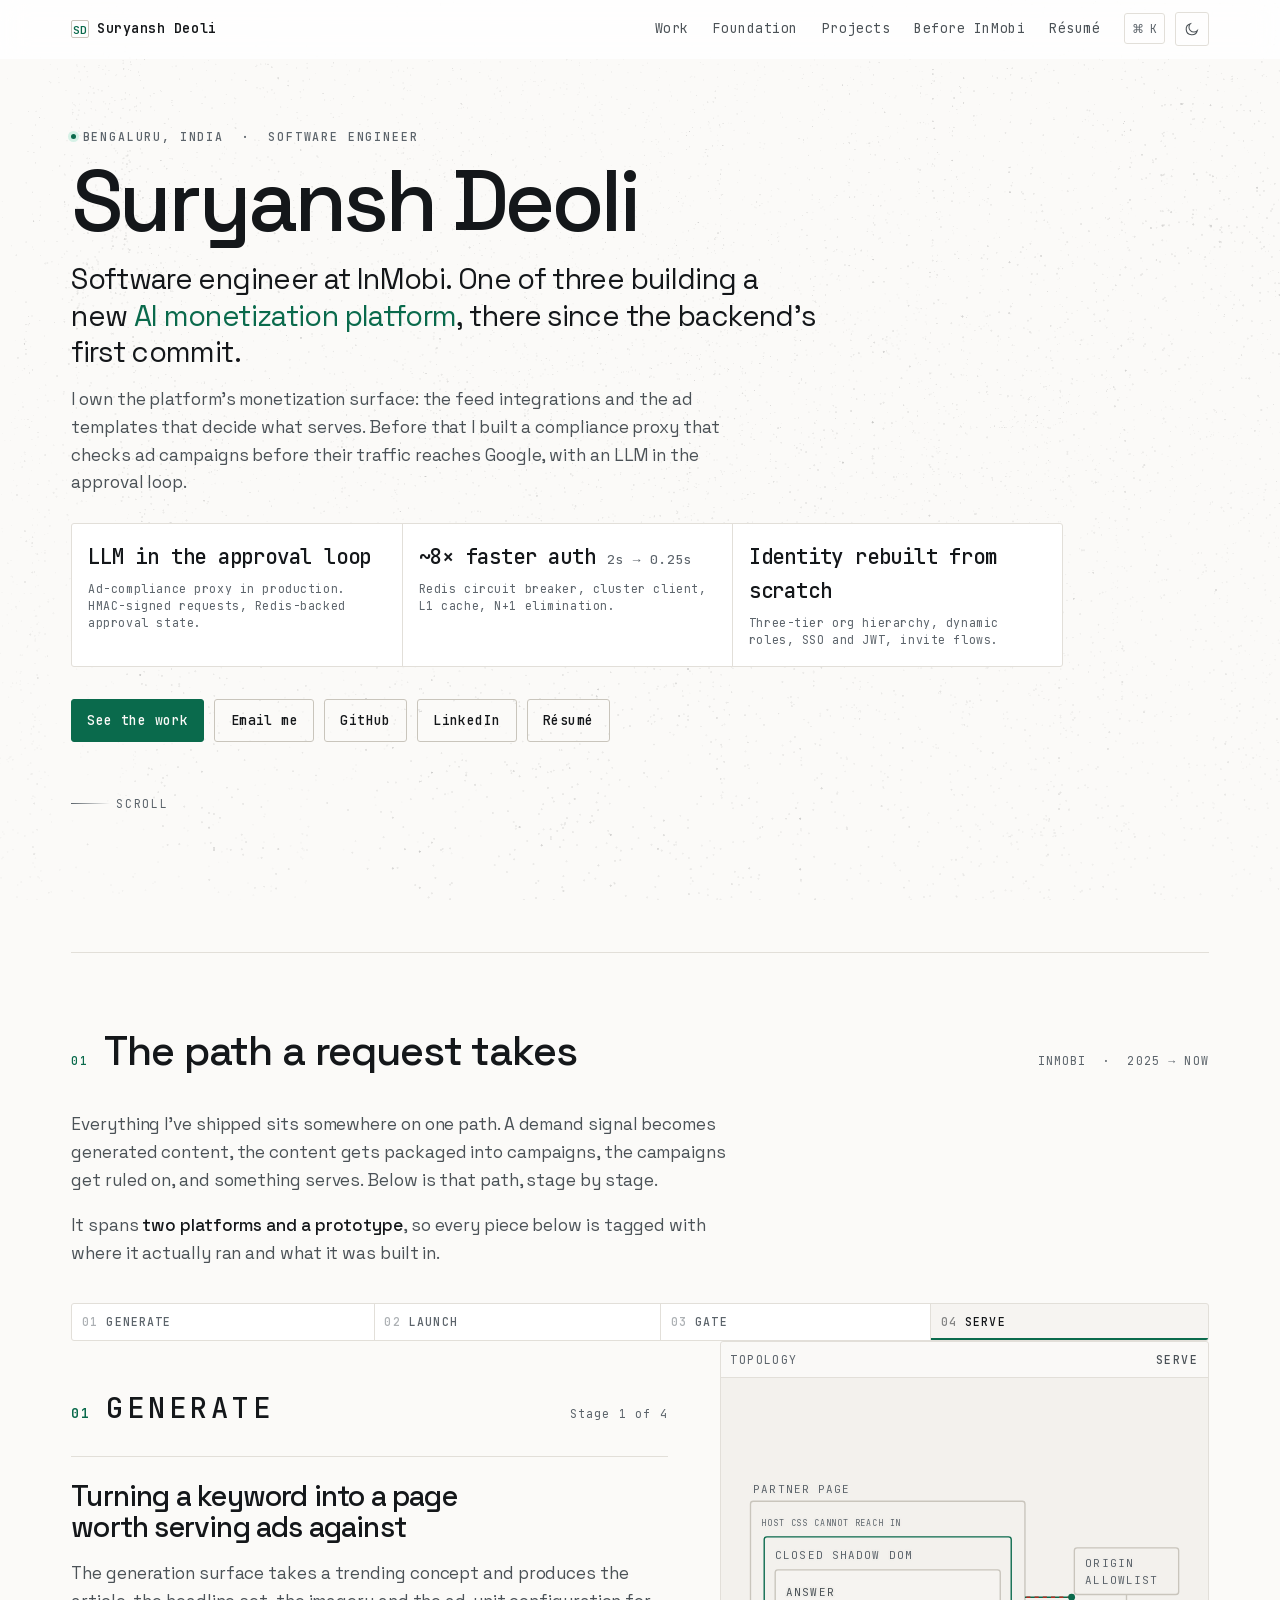
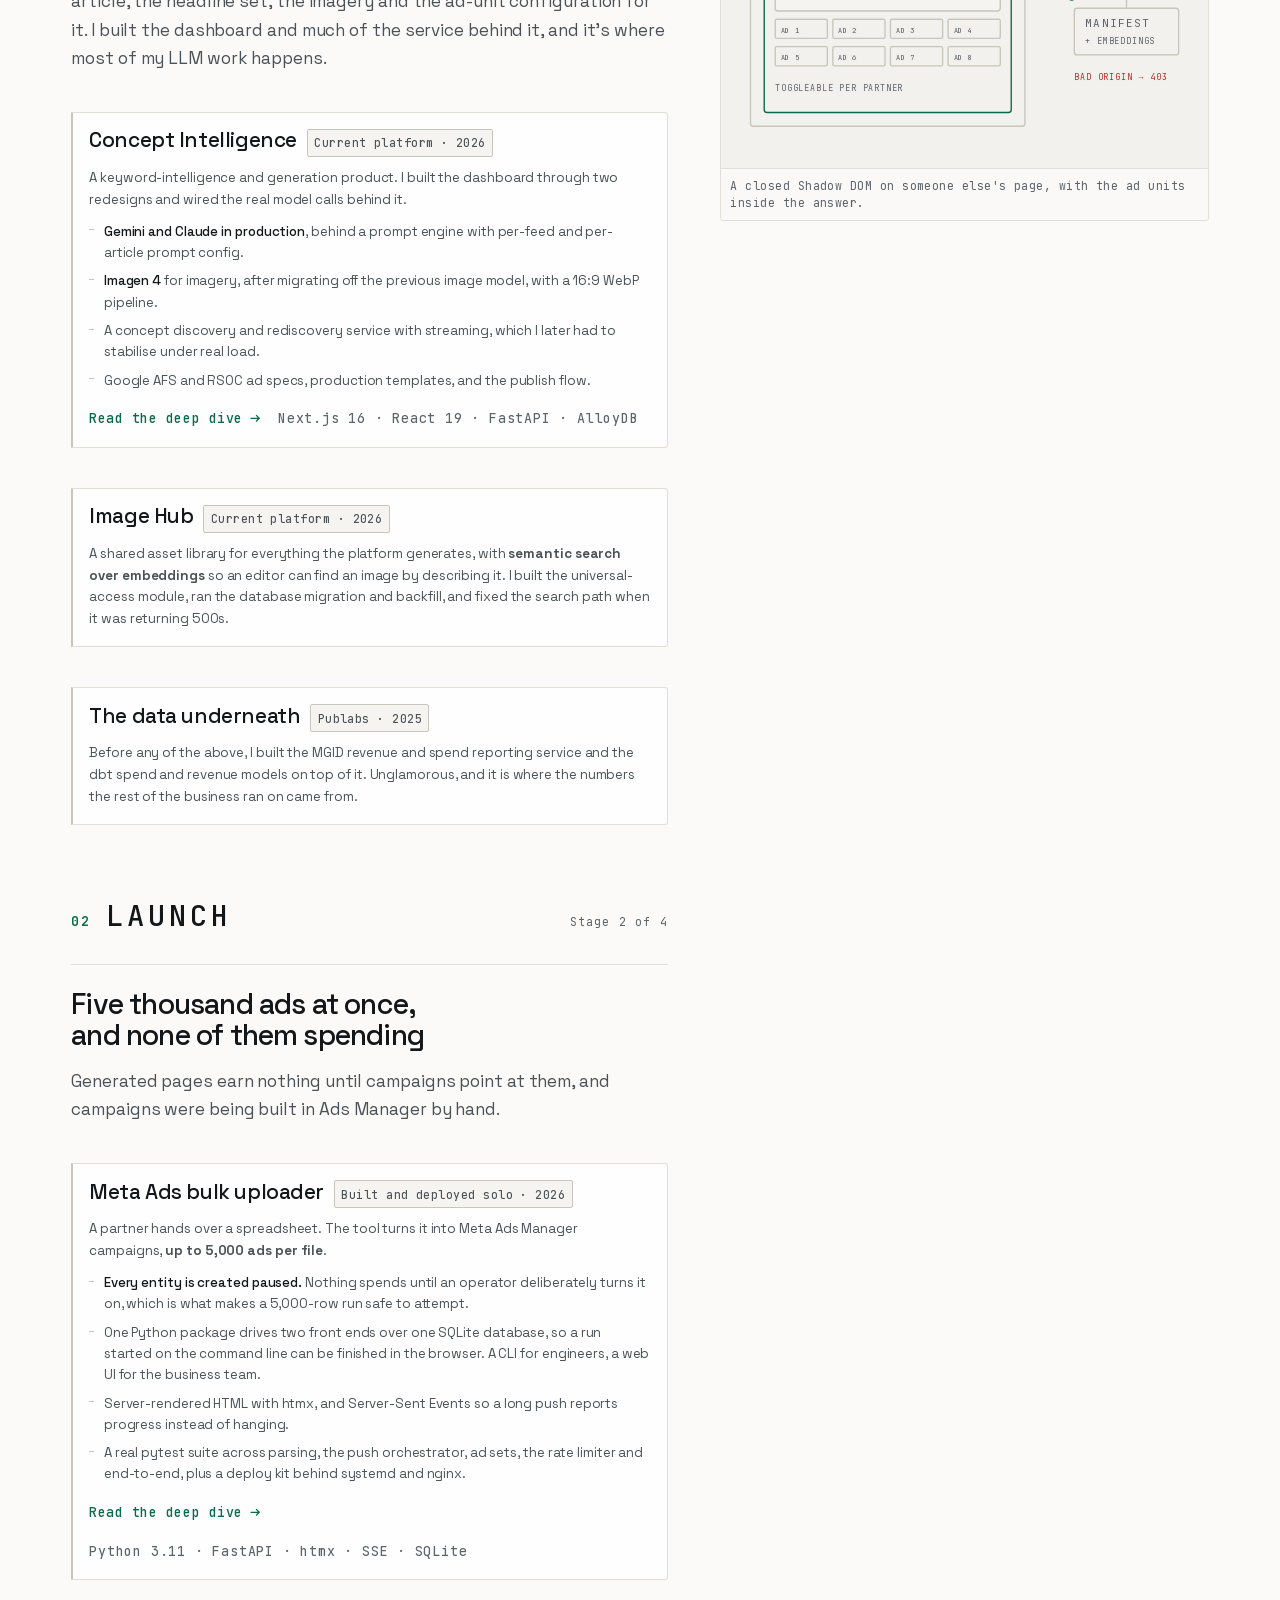
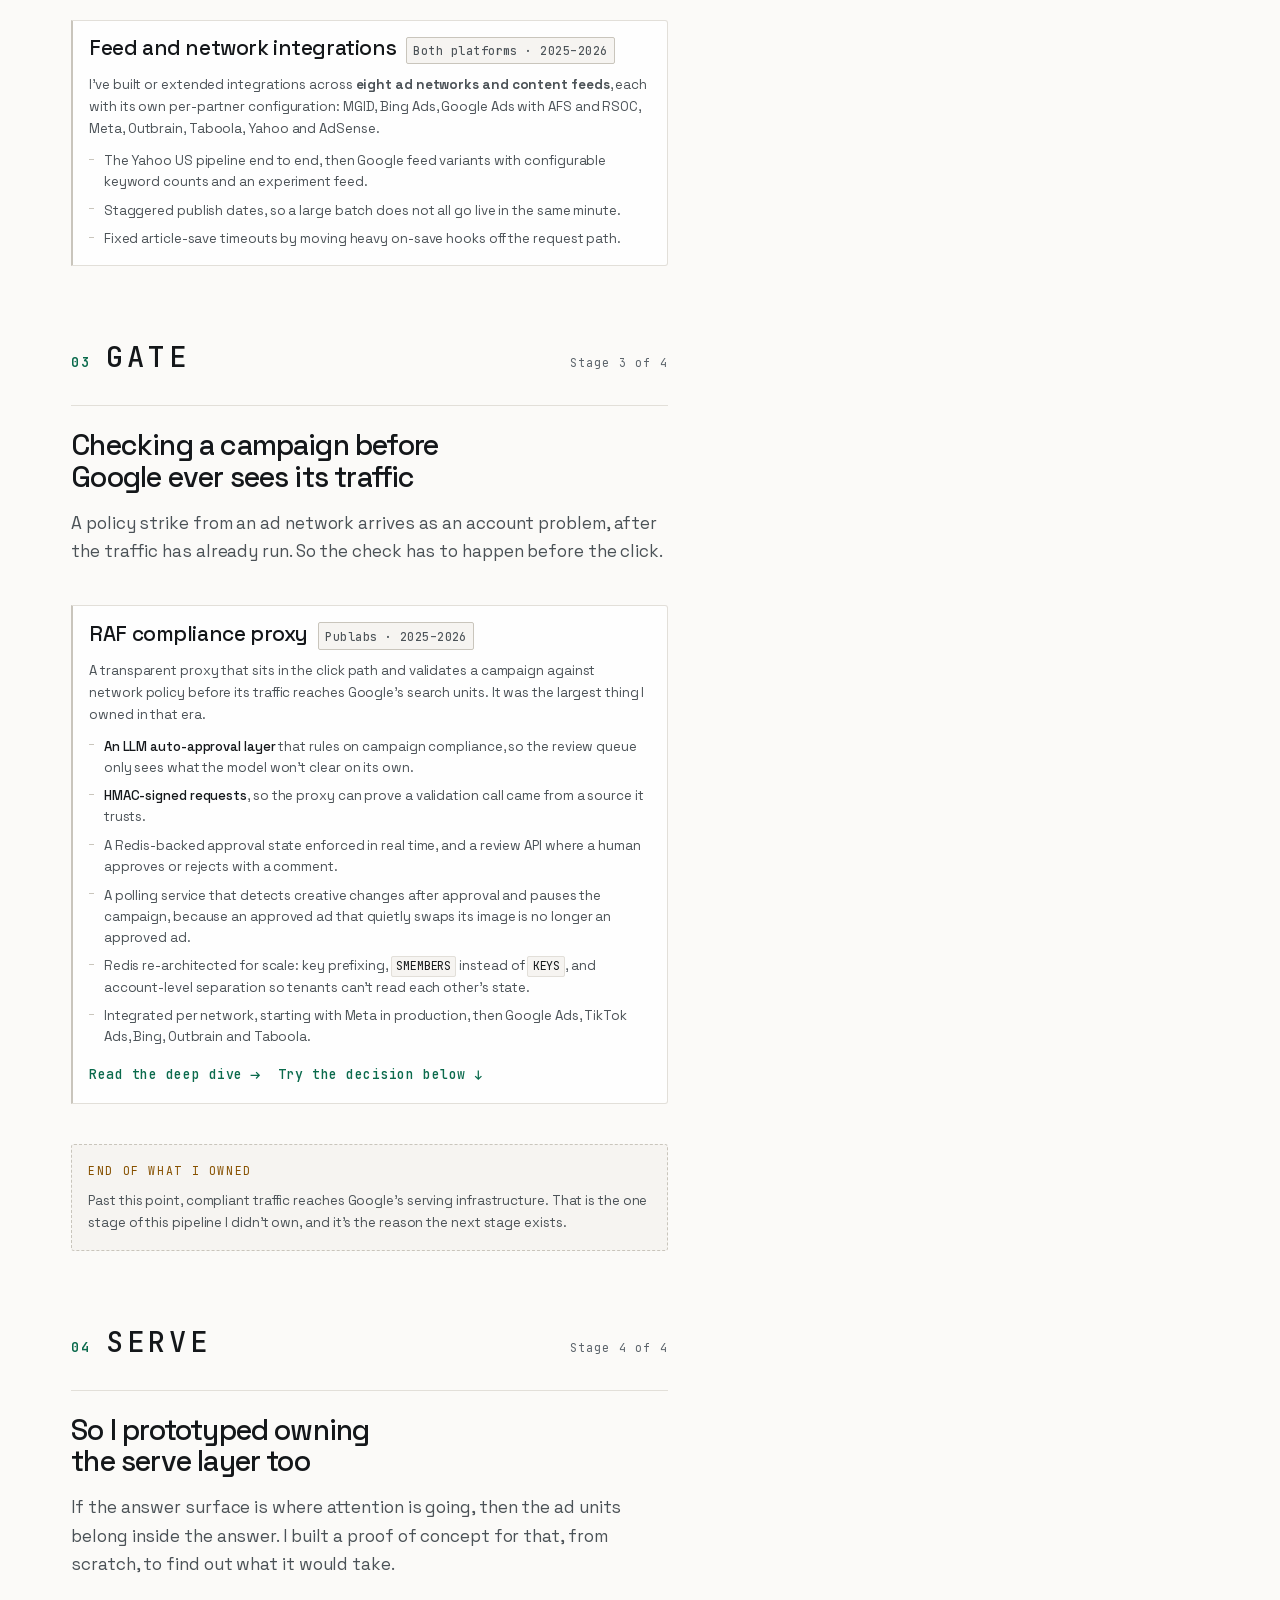
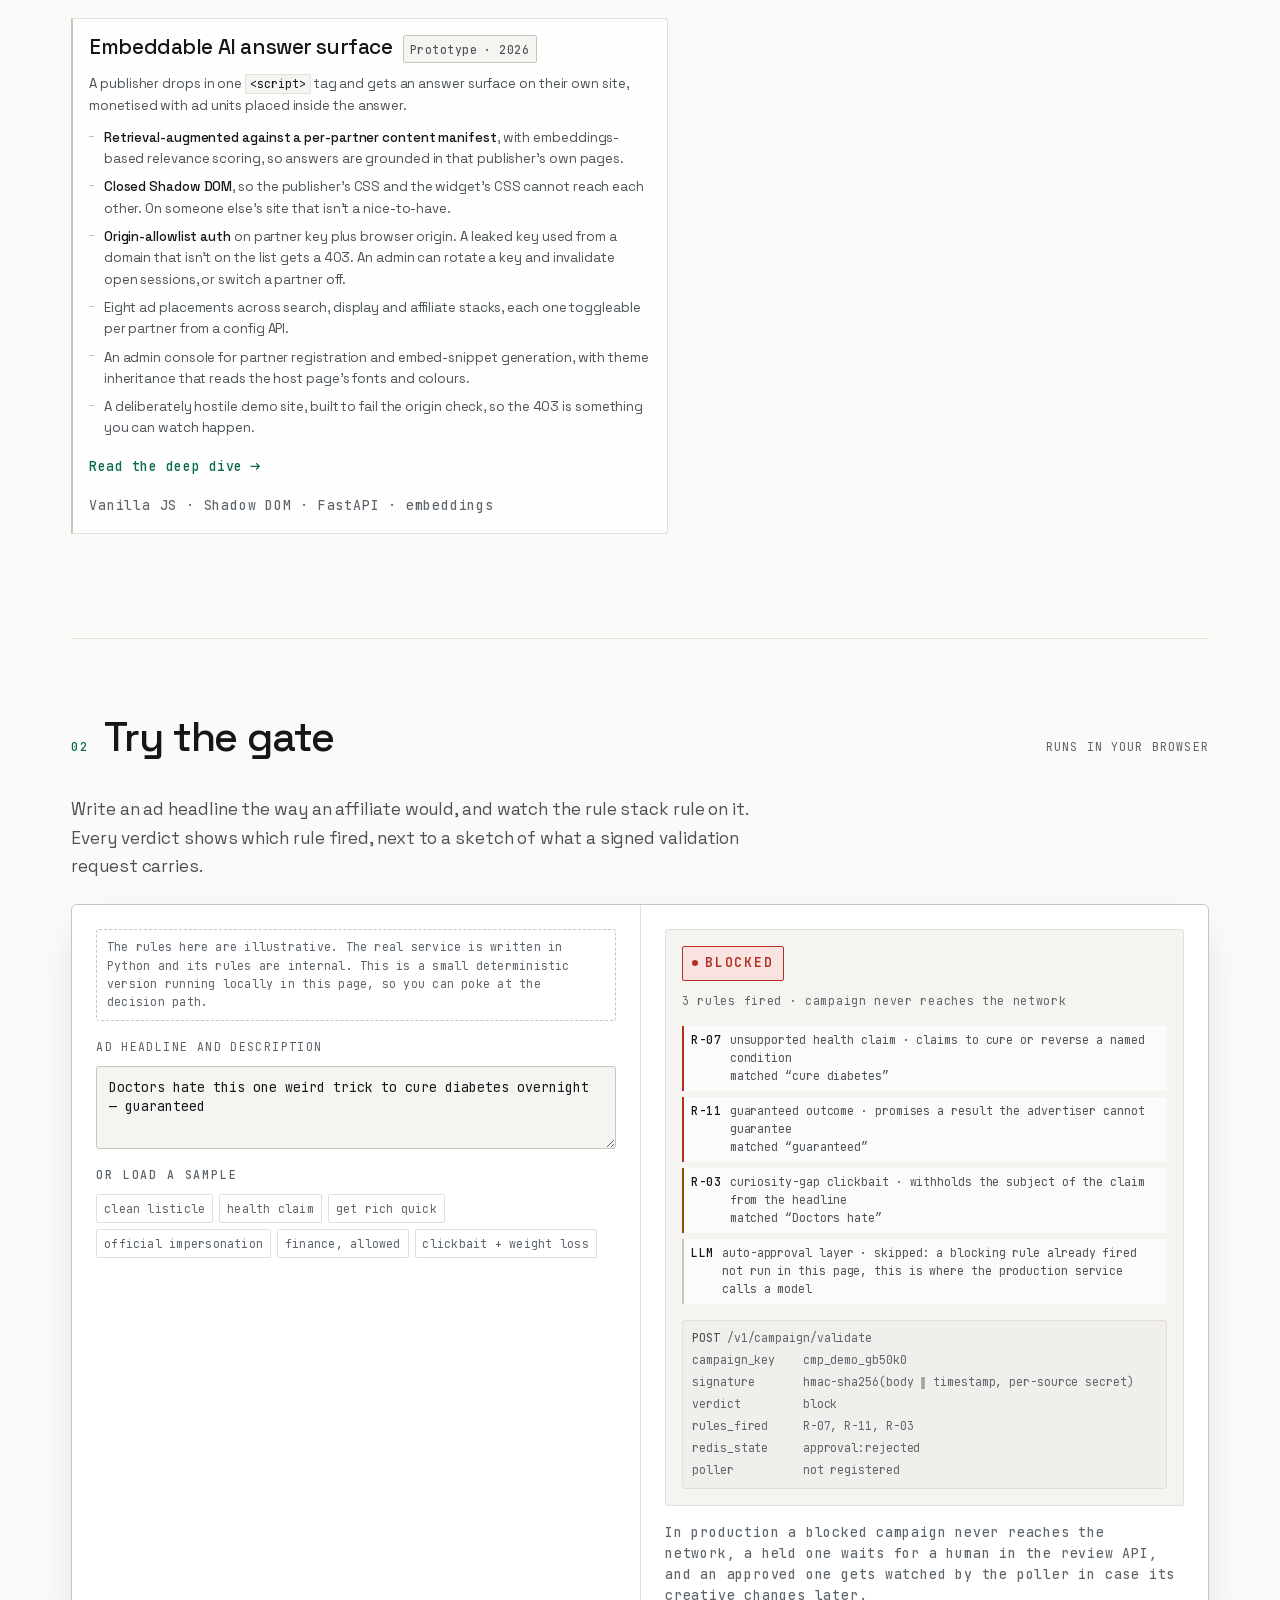
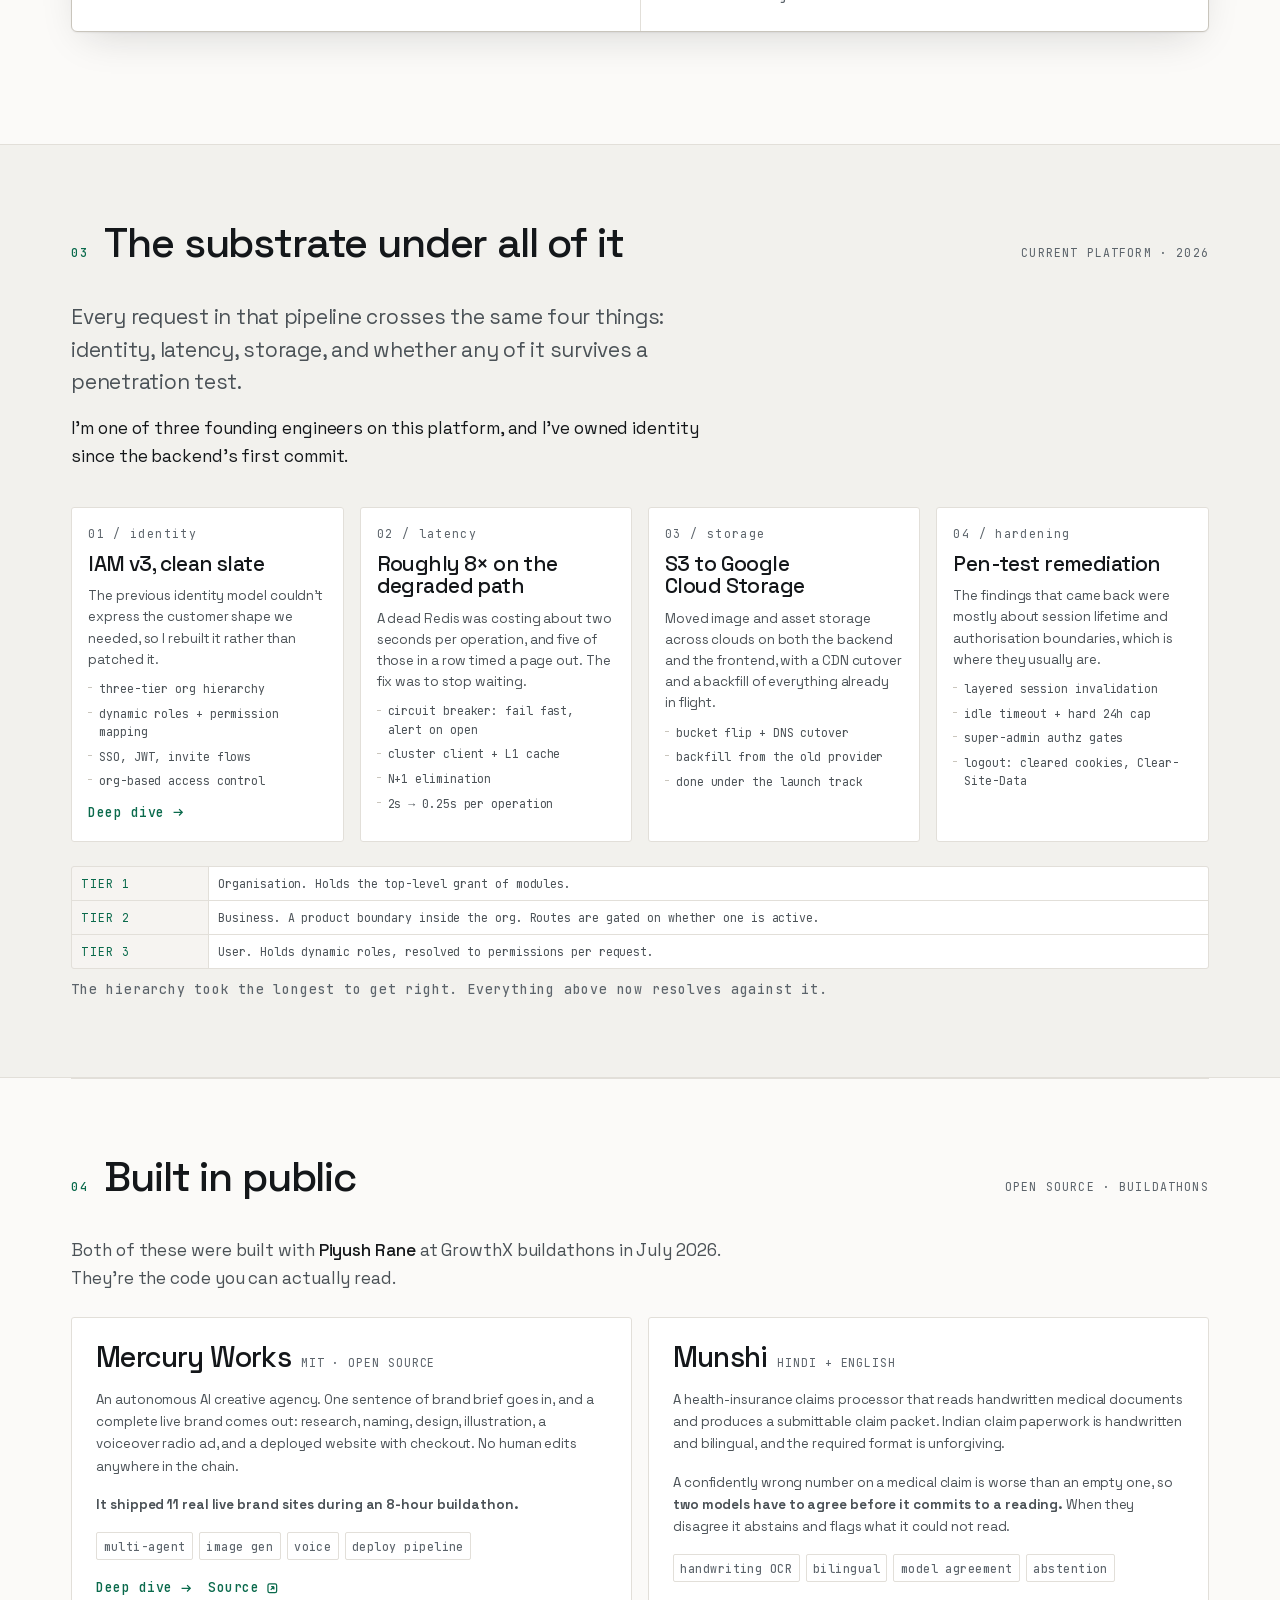
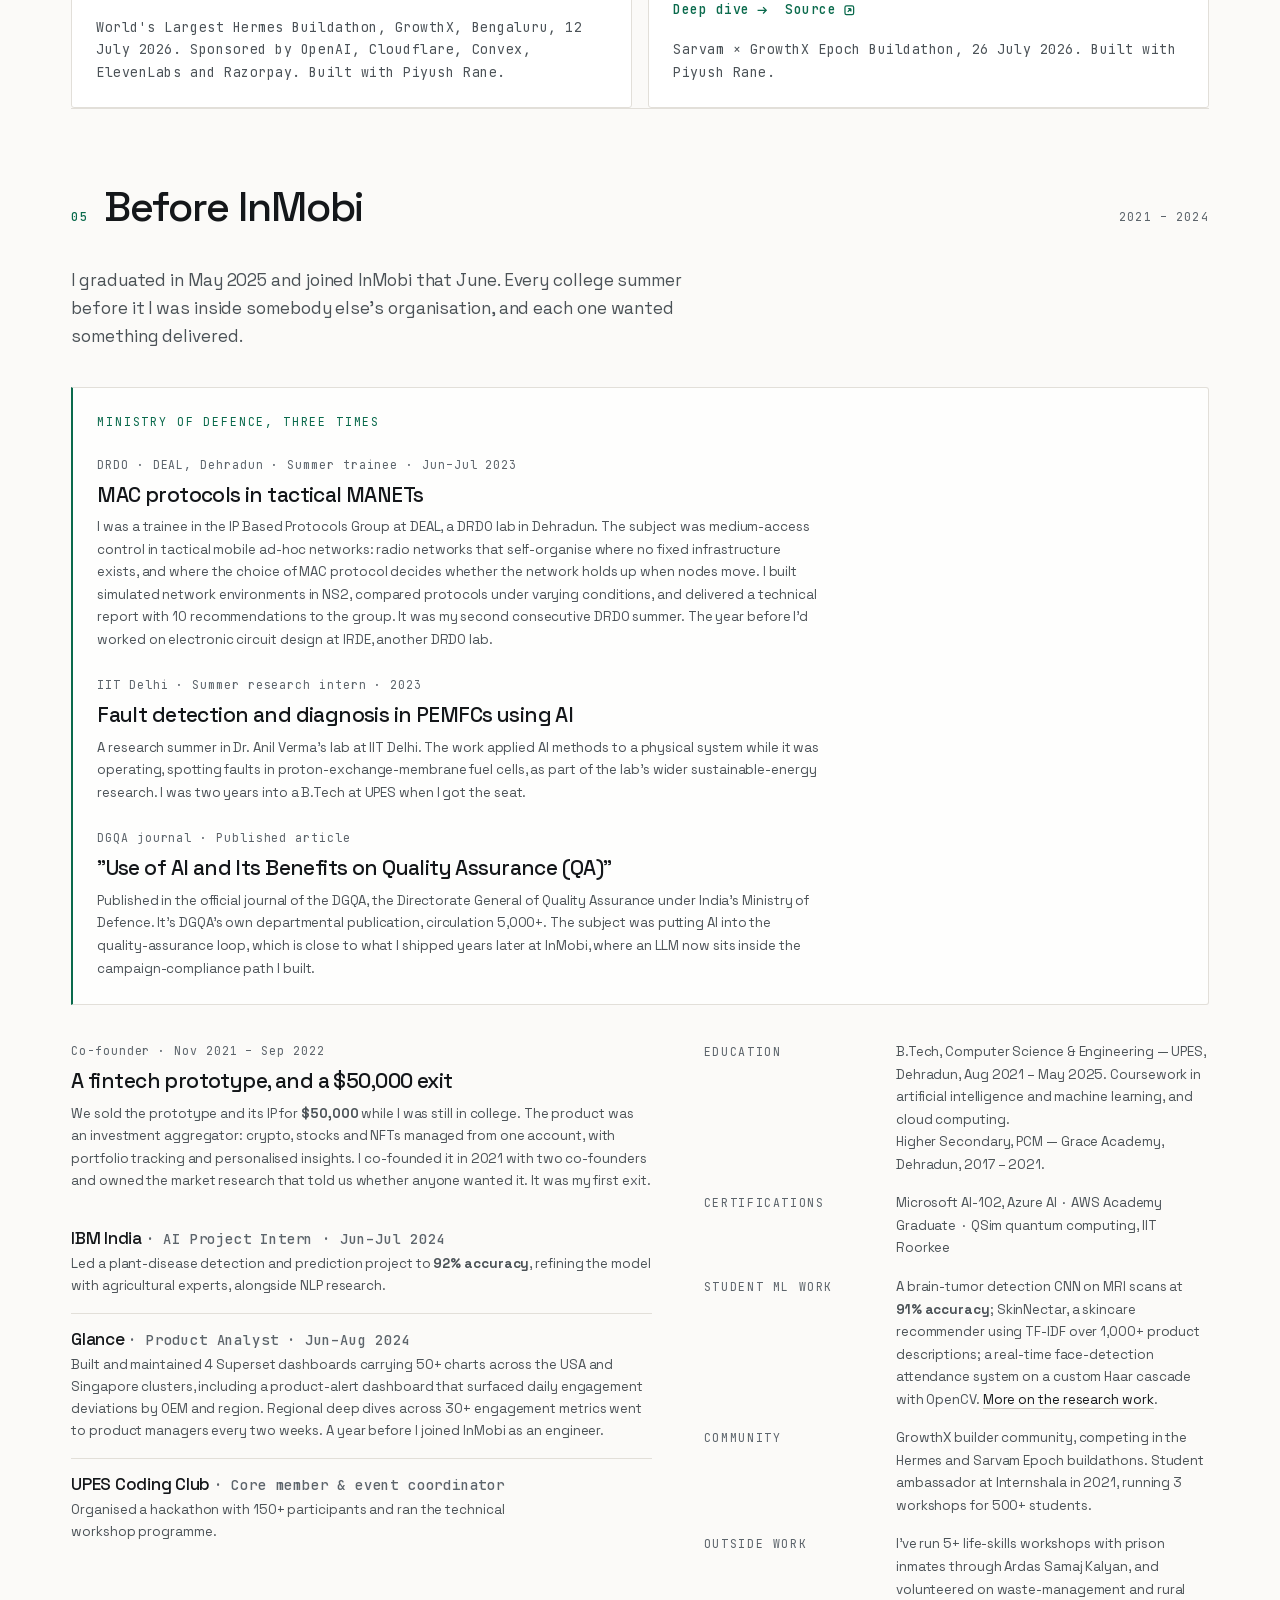
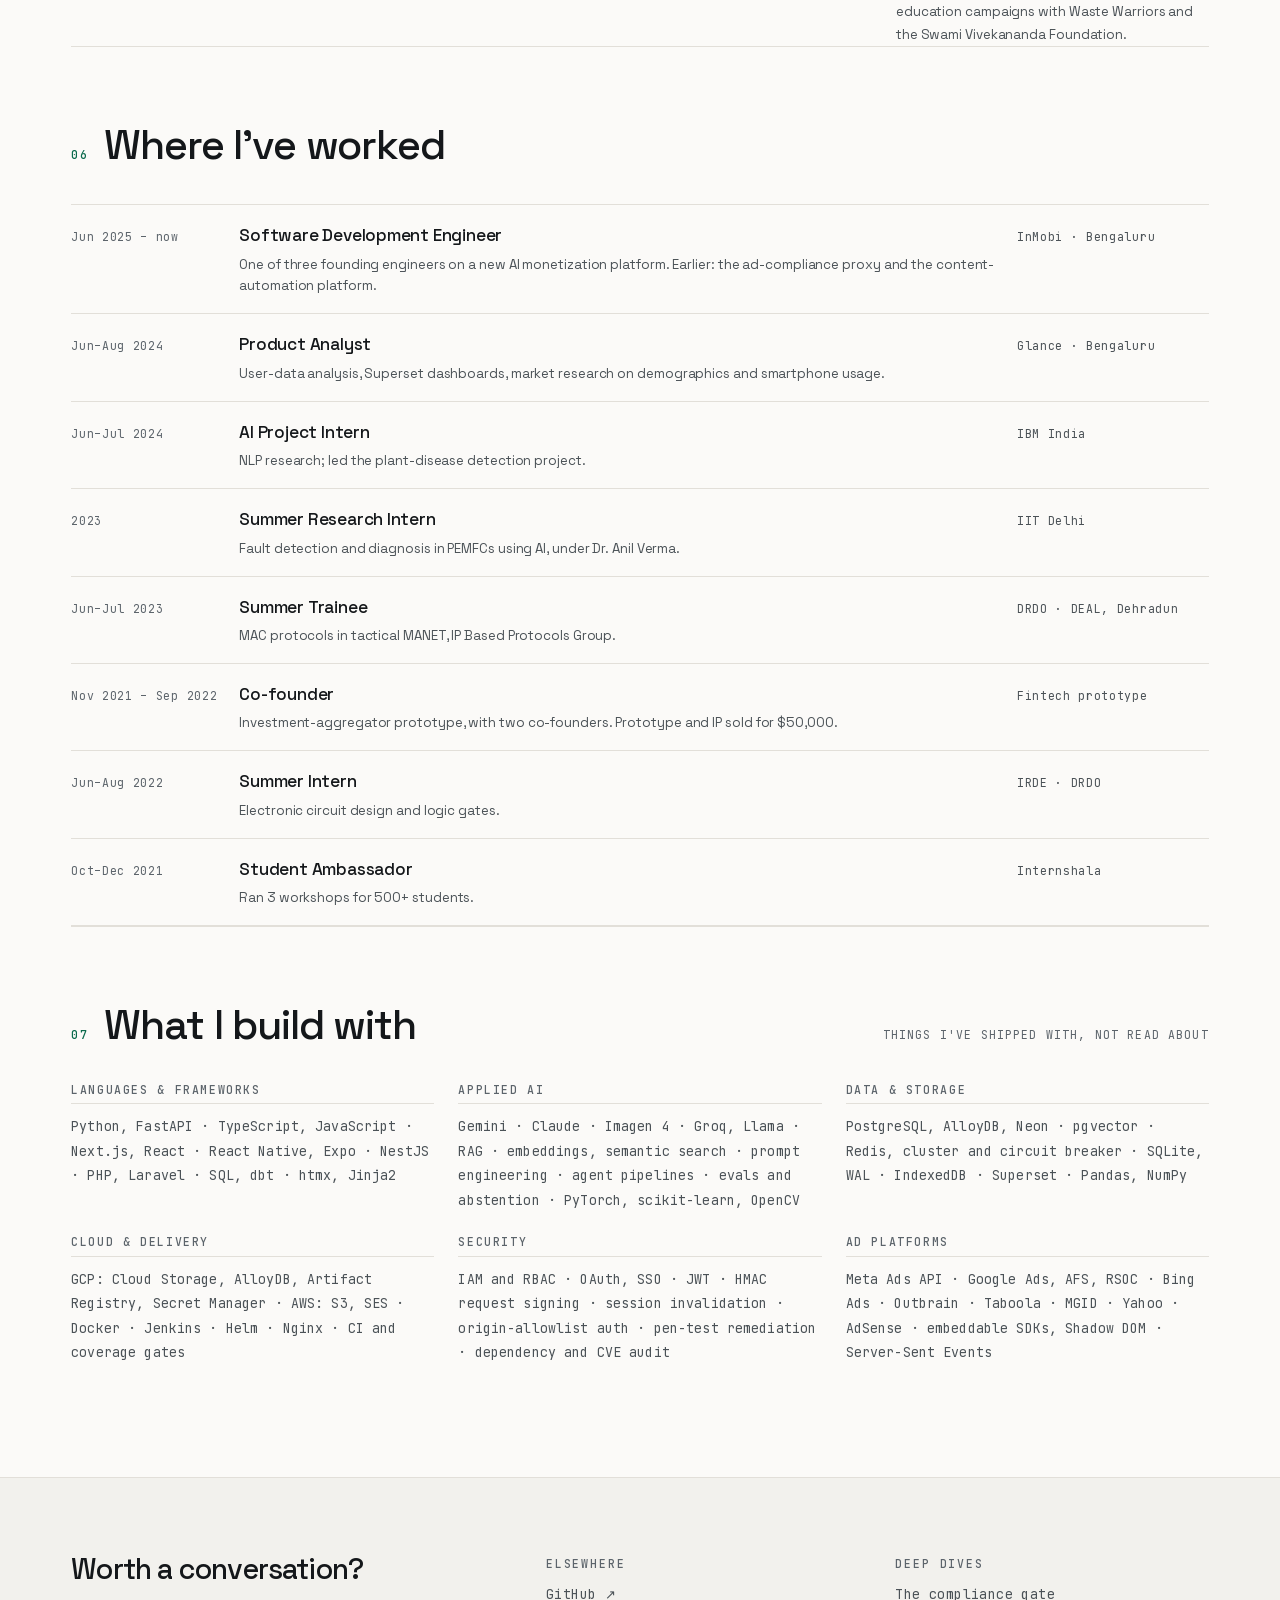
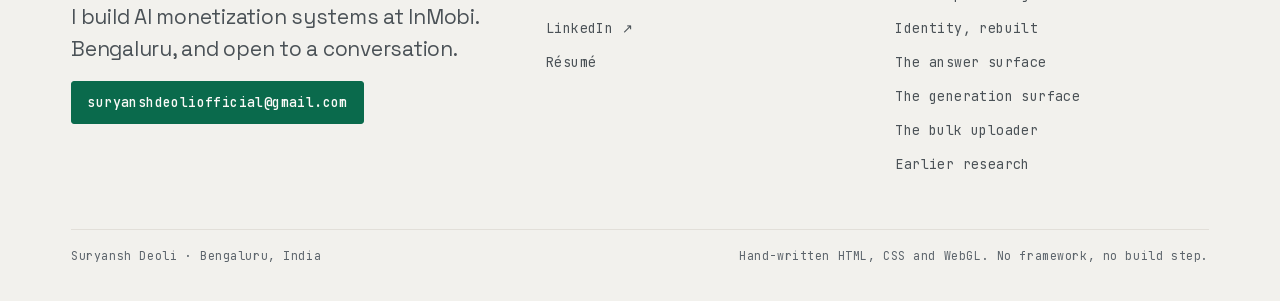
==== index.html @ bd0027b2 "Portfolio: the pipeline A static portfolio built as the request pipeline my work sits on: four scrol" ====
<!doctype html>
<html lang="en">
<head>
<meta charset="utf-8">
<meta name="viewport" content="width=device-width, initial-scale=1">
<title>Suryansh Deoli — Software Engineer, AI Systems</title>
<meta name="description" content="Software engineer at InMobi. One of three building a new AI monetization platform from its first commit. Earlier: a co-founded fintech prototype sold for $50,000.">
<meta name="author" content="Suryansh Deoli">
<link rel="canonical" href="https://suryanshd.github.io/">

<meta property="og:type" content="website">
<meta property="og:url" content="https://suryanshd.github.io/">
<meta property="og:site_name" content="Suryansh Deoli">
<meta property="og:title" content="Suryansh Deoli — builds AI monetization systems">
<meta property="og:description" content="From the first commit on a new AI monetization platform at InMobi to a compliance proxy with an LLM in the approval loop. Plus a co-founded $50,000 exit in college.">
<meta property="og:image" content="https://suryanshd.github.io/assets/img/og.png">
<meta property="og:image:width" content="1200">
<meta property="og:image:height" content="630">
<meta property="og:image:alt" content="Suryansh Deoli — software engineer building AI monetization systems.">
<meta name="twitter:card" content="summary_large_image">
<meta name="twitter:title" content="Suryansh Deoli — builds AI monetization systems">
<meta name="twitter:description" content="From the first commit on a new AI monetization platform at InMobi to a compliance proxy with an LLM in the approval loop. Plus a co-founded $50,000 exit in college.">
<meta name="twitter:image" content="https://suryanshd.github.io/assets/img/og.png">

<meta name="theme-color" content="#fbfaf8" media="(prefers-color-scheme: light)">
<meta name="theme-color" content="#08090b" media="(prefers-color-scheme: dark)">
<link rel="icon" href="assets/img/favicon.svg" type="image/svg+xml">
<link rel="apple-touch-icon" href="assets/img/apple-touch-icon.png">

<link rel="preload" href="assets/fonts/space-grotesk-var.woff2" as="font" type="font/woff2" crossorigin>
<link rel="preload" href="assets/fonts/jetbrains-mono-var.woff2" as="font" type="font/woff2" crossorigin>
<link rel="stylesheet" href="assets/css/base.css">
<link rel="stylesheet" href="assets/css/index.css">

<script>
/* theme, set before first paint so there's no flash */
(function () {
  try {
    var t = localStorage.getItem('sd-theme');
    if (t === 'light' || t === 'dark') document.documentElement.setAttribute('data-theme', t);
  } catch (e) {}
  document.documentElement.classList.add('js');
})();
</script>

<script type="application/ld+json">
{
  "@context": "https://schema.org",
  "@type": "Person",
  "name": "Suryansh Deoli",
  "url": "https://suryanshd.github.io/",
  "email": "mailto:suryanshdeoliofficial@gmail.com",
  "jobTitle": "Software Development Engineer",
  "worksFor": { "@type": "Organization", "name": "InMobi" },
  "address": { "@type": "PostalAddress", "addressLocality": "Bengaluru", "addressCountry": "IN" },
  "alumniOf": [
    { "@type": "CollegeOrUniversity", "name": "University of Petroleum and Energy Studies (UPES), Dehradun" }
  ],
  "knowsAbout": ["Applied AI", "Large language models", "Retrieval-augmented generation", "Python", "FastAPI", "Next.js", "Identity and access management", "Ad technology"],
  "sameAs": [
    "https://github.com/SuryanshD",
    "https://www.linkedin.com/in/suryansh-deoli-22746b212"
  ]
}
</script>
</head>
<body>
<a class="skip" href="#main">Skip to content</a>

<canvas id="viz" aria-hidden="true"></canvas>

<header class="hdr" id="hdr">
  <div class="wrap hdr__in">
    <a class="hdr__mark" href="#top"><b>SD</b> Suryansh Deoli</a>
    <nav class="hdr__nav" aria-label="Sections">
      <a href="#pipeline">Work</a>
      <a href="#foundation">Foundation</a>
      <a href="#projects">Projects</a>
      <a href="#before">Before InMobi</a>
      <a href="resume.html">Résumé</a>
    </nav>
    <div class="hdr__tools">
      <button class="kbd-btn" id="pal-open" aria-label="Open command palette ⌘K"><span>⌘</span>K</button>
      <button class="icon-btn" id="theme-btn" data-theme-icon aria-label="Switch colour theme">
        <svg class="i-sun" viewBox="0 0 24 24" fill="none" stroke="currentColor" stroke-width="1.6" aria-hidden="true"><circle cx="12" cy="12" r="4.2"/><path d="M12 2v2.6M12 19.4V22M2 12h2.6M19.4 12H22M4.9 4.9l1.9 1.9M17.2 17.2l1.9 1.9M19.1 4.9l-1.9 1.9M6.8 17.2l-1.9 1.9"/></svg>
        <svg class="i-moon" viewBox="0 0 24 24" fill="none" stroke="currentColor" stroke-width="1.6" aria-hidden="true"><path d="M20 14.4A8.5 8.5 0 1 1 9.6 4a6.8 6.8 0 0 0 10.4 10.4Z"/></svg>
      </button>
    </div>
  </div>
</header>

<div class="page" id="top">
<main id="main">

  <!-- ============================ HERO ============================ -->
  <section class="hero" data-viz-mode="hero" aria-labelledby="h-name">
    <div class="wrap hero__in">
      <p class="hero__eyebrow"><i aria-hidden="true"></i> Bengaluru, India &nbsp;·&nbsp; Software engineer</p>

      <h1 id="h-name" data-split>Suryansh Deoli</h1>

      <p class="hero__role">
        Software engineer at InMobi. One of three building a new
        <em>AI monetization platform</em>, there since the backend's first commit.
      </p>

      <p class="hero__lede">
        I own the platform's monetization surface: the feed integrations and the ad templates
        that decide what serves. Before that I built a compliance proxy that checks ad campaigns
        before their traffic reaches Google, with an LLM in the approval loop.
      </p>

      <div class="proof" data-reveal>
        <div class="proof__cell">
          <span class="proof__val">LLM in the approval loop</span>
          <span class="proof__key">Ad-compliance proxy in production. HMAC-signed requests, Redis-backed approval state.</span>
        </div>
        <div class="proof__cell">
          <span class="proof__val">~8&times; faster auth <small>2s → 0.25s</small></span>
          <span class="proof__key">Redis circuit breaker, cluster client, L1 cache, N+1 elimination.</span>
        </div>
        <div class="proof__cell">
          <span class="proof__val">Identity rebuilt from scratch</span>
          <span class="proof__key">Three-tier org hierarchy, dynamic roles, SSO and JWT, invite flows.</span>
        </div>
      </div>

      <div class="hero__cta">
        <a class="btn btn--primary" href="#pipeline">See the work</a>
        <a class="btn" href="mailto:suryanshdeoliofficial@gmail.com">Email me</a>
        <a class="btn" href="https://github.com/SuryanshD" target="_blank" rel="noopener">GitHub</a>
        <a class="btn" href="https://www.linkedin.com/in/suryansh-deoli-22746b212" target="_blank" rel="noopener">LinkedIn</a>
        <a class="btn" href="resume.html">Résumé</a>
      </div>

      <p class="hero__scroll" aria-hidden="true"><span></span> Scroll</p>
    </div>
  </section>

  <!-- ========================== PIPELINE ========================== -->
  <section class="pipe" id="pipeline" aria-labelledby="h-pipeline">
    <div class="wrap">
      <div class="sec-head">
        <div class="sec-head__row">
          <span class="sec-head__idx">01</span>
          <h2 id="h-pipeline">The path a request takes</h2>
          <span class="sec-head__note">InMobi &nbsp;·&nbsp; 2025 → now</span>
        </div>
      </div>

      <div class="pipe__intro stack measure">
        <p>
          Everything I've shipped sits somewhere on one path. A demand signal becomes generated
          content, the content gets packaged into campaigns, the campaigns get ruled on, and
          something serves. Below is that path, stage by stage.
        </p>
        <p>
          It spans <strong>two platforms and a prototype</strong>, so every piece below is tagged with
          where it actually ran and what it was built in.
        </p>
      </div>

      <nav class="rail" id="rail" aria-label="Pipeline stages">
        <a class="rail__seg" href="#stage-generate" data-rail="0"><b><i>01</i> Generate</b></a>
        <a class="rail__seg" href="#stage-launch"   data-rail="1"><b><i>02</i> Launch</b></a>
        <a class="rail__seg" href="#stage-gate"     data-rail="2"><b><i>03</i> Gate</b></a>
        <a class="rail__seg" href="#stage-serve"    data-rail="3"><b><i>04</i> Serve</b></a>
      </nav>

      <div class="pipe__grid">
        <div class="pipe__col">

          <!-- ---------------- 01 GENERATE ---------------- -->
          <article class="stage" id="stage-generate" data-stage="0" data-viz-mode="generate">
            <div class="stage__head">
              <span class="stage__num">01</span>
              <h3 class="stage__name">Generate</h3>
              <span class="stage__of">Stage 1 of 4</span>
            </div>
            <h3>Turning a keyword into a page worth serving ads against</h3>
            <div class="stage__body">
              <p>
                The generation surface takes a trending concept and produces the article, the
                headline set, the imagery and the ad-unit configuration for it. I built the dashboard
                and much of the service behind it, and it's where most of my LLM work happens.
              </p>

              <div class="sys">
                <div class="sys__top">
                  <h4>Concept Intelligence</h4>
                  <span class="tag tag--era">Current platform · 2026</span>
                </div>
                <p>
                  A keyword-intelligence and generation product. I built the dashboard through two
                  redesigns and wired the real model calls behind it.
                </p>
                <ul>
                  <li><b>Gemini and Claude in production</b>, behind a prompt engine with per-feed and per-article prompt config.</li>
                  <li><b>Imagen 4</b> for imagery, after migrating off the previous image model, with a 16:9 WebP pipeline.</li>
                  <li>A concept discovery and rediscovery service with streaming, which I later had to stabilise under real load.</li>
                  <li>Google AFS and RSOC ad specs, production templates, and the publish flow.</li>
                </ul>
                <div class="sys__foot">
                  <a class="arrow-link" href="work/generation-surface.html">Read the deep dive
                    <svg viewBox="0 0 16 16" fill="none" stroke="currentColor" stroke-width="1.6" aria-hidden="true"><path d="M2 8h11M9 4l4 4-4 4"/></svg>
                  </a>
                  <span class="mono" style="color:var(--ink-3)">Next.js 16 · React 19 · FastAPI · AlloyDB</span>
                </div>
              </div>

              <div class="sys">
                <div class="sys__top">
                  <h4>Image Hub</h4>
                  <span class="tag tag--era">Current platform · 2026</span>
                </div>
                <p>
                  A shared asset library for everything the platform generates, with
                  <b>semantic search over embeddings</b> so an editor can find an image by
                  describing it. I built the universal-access module, ran the database migration
                  and backfill, and fixed the search path when it was returning 500s.
                </p>
              </div>

              <div class="sys">
                <div class="sys__top">
                  <h4>The data underneath</h4>
                  <span class="tag tag--era">Publabs · 2025</span>
                </div>
                <p>
                  Before any of the above, I built the MGID revenue and spend reporting service and the
                  dbt spend and revenue models on top of it. Unglamorous, and it is where the numbers the
                  rest of the business ran on came from.
                </p>
              </div>
            </div>
          </article>

          <!-- ---------------- 02 LAUNCH ---------------- -->
          <article class="stage" id="stage-launch" data-stage="1" data-viz-mode="launch">
            <div class="stage__head">
              <span class="stage__num">02</span>
              <h3 class="stage__name">Launch</h3>
              <span class="stage__of">Stage 2 of 4</span>
            </div>
            <h3>Five thousand ads at once, and none of them spending</h3>
            <div class="stage__body">
              <p>
                Generated pages earn nothing until campaigns point at them, and campaigns were being
                built in Ads Manager by hand.
              </p>

              <div class="sys">
                <div class="sys__top">
                  <h4>Meta Ads bulk uploader</h4>
                  <span class="tag tag--era">Built and deployed solo · 2026</span>
                </div>
                <p>
                  A partner hands over a spreadsheet. The tool turns it into Meta Ads Manager
                  campaigns, <b>up to 5,000 ads per file</b>.
                </p>
                <ul>
                  <li><b>Every entity is created paused.</b> Nothing spends until an operator deliberately turns it on, which is what makes a 5,000-row run safe to attempt.</li>
                  <li>One Python package drives two front ends over one SQLite database, so a run started on the command line can be finished in the browser. A CLI for engineers, a web UI for the business team.</li>
                  <li>Server-rendered HTML with htmx, and Server-Sent Events so a long push reports progress instead of hanging.</li>
                  <li>A real pytest suite across parsing, the push orchestrator, ad sets, the rate limiter and end-to-end, plus a deploy kit behind systemd and nginx.</li>
                </ul>
                <div class="sys__foot">
                  <a class="arrow-link" href="work/bulk-uploader.html">Read the deep dive
                    <svg viewBox="0 0 16 16" fill="none" stroke="currentColor" stroke-width="1.6" aria-hidden="true"><path d="M2 8h11M9 4l4 4-4 4"/></svg>
                  </a>
                  <span class="mono" style="color:var(--ink-3)">Python 3.11 · FastAPI · htmx · SSE · SQLite</span>
                </div>
              </div>

              <div class="sys">
                <div class="sys__top">
                  <h4>Feed and network integrations</h4>
                  <span class="tag tag--era">Both platforms · 2025–2026</span>
                </div>
                <p>
                  I've built or extended integrations across <b>eight ad networks and content
                  feeds</b>, each with its own per-partner configuration: MGID, Bing Ads, Google
                  Ads with AFS and RSOC, Meta, Outbrain, Taboola, Yahoo and AdSense.
                </p>
                <ul>
                  <li>The Yahoo US pipeline end to end, then Google feed variants with configurable keyword counts and an experiment feed.</li>
                  <li>Staggered publish dates, so a large batch does not all go live in the same minute.</li>
                  <li>Fixed article-save timeouts by moving heavy on-save hooks off the request path.</li>
                </ul>
              </div>
            </div>
          </article>

          <!-- ---------------- 03 GATE ---------------- -->
          <article class="stage" id="stage-gate" data-stage="2" data-viz-mode="gate">
            <div class="stage__head">
              <span class="stage__num">03</span>
              <h3 class="stage__name">Gate</h3>
              <span class="stage__of">Stage 3 of 4</span>
            </div>
            <h3>Checking a campaign before Google ever sees its traffic</h3>
            <div class="stage__body">
              <p>
                A policy strike from an ad network arrives as an account problem, after the traffic has
                already run. So the check has to happen before the click.
              </p>

              <div class="sys">
                <div class="sys__top">
                  <h4>RAF compliance proxy</h4>
                  <span class="tag tag--era">Publabs · 2025–2026</span>
                </div>
                <p>
                  A transparent proxy that sits in the click path and validates a campaign against
                  network policy before its traffic reaches Google's search units. It was the largest thing I owned
                  in that era.
                </p>
                <ul>
                  <li><b>An LLM auto-approval layer</b> that rules on campaign compliance, so the review queue only sees what the model won't clear on its own.</li>
                  <li><b>HMAC-signed requests</b>, so the proxy can prove a validation call came from a source it trusts.</li>
                  <li>A Redis-backed approval state enforced in real time, and a review API where a human approves or rejects with a comment.</li>
                  <li>A polling service that detects creative changes after approval and pauses the campaign, because an approved ad that quietly swaps its image is no longer an approved ad.</li>
                  <li>Redis re-architected for scale: key prefixing, <code>SMEMBERS</code> instead of <code>KEYS</code>, and account-level separation so tenants can't read each other's state.</li>
                  <li>Integrated per network, starting with Meta in production, then Google Ads, TikTok Ads, Bing, Outbrain and Taboola.</li>
                </ul>
                <div class="sys__foot">
                  <a class="arrow-link" href="work/compliance-gate.html">Read the deep dive
                    <svg viewBox="0 0 16 16" fill="none" stroke="currentColor" stroke-width="1.6" aria-hidden="true"><path d="M2 8h11M9 4l4 4-4 4"/></svg>
                  </a>
                  <a class="arrow-link" href="#gate">Try the decision below
                    <svg viewBox="0 0 16 16" fill="none" stroke="currentColor" stroke-width="1.6" aria-hidden="true"><path d="M8 2v11M4 9l4 4 4-4"/></svg>
                  </a>
                </div>
              </div>

              <div class="boundary">
                <span class="boundary__tag">End of what I owned</span>
                <p>
                  Past this point, compliant traffic reaches Google's serving infrastructure. That
                  is the one stage of this pipeline I didn't own, and it's the reason the next
                  stage exists.
                </p>
              </div>
            </div>
          </article>

          <!-- ---------------- 04 SERVE ---------------- -->
          <article class="stage" id="stage-serve" data-stage="3" data-viz-mode="serve">
            <div class="stage__head">
              <span class="stage__num">04</span>
              <h3 class="stage__name">Serve</h3>
              <span class="stage__of">Stage 4 of 4</span>
            </div>
            <h3>So I prototyped owning the serve layer too</h3>
            <div class="stage__body">
              <p>
                If the answer surface is where attention is going, then the ad units belong inside the
                answer. I built a proof of concept for that, from scratch, to find out what it would take.
              </p>

              <div class="sys">
                <div class="sys__top">
                  <h4>Embeddable AI answer surface</h4>
                  <span class="tag tag--era">Prototype · 2026</span>
                </div>
                <p>
                  A publisher drops in one <code>&lt;script&gt;</code> tag and gets an answer
                  surface on their own site, monetised with ad units placed inside the answer.
                </p>
                <ul>
                  <li><b>Retrieval-augmented against a per-partner content manifest</b>, with embeddings-based relevance scoring, so answers are grounded in that publisher's own pages.</li>
                  <li><b>Closed Shadow DOM</b>, so the publisher's CSS and the widget's CSS cannot reach each other. On someone else's site that isn't a nice-to-have.</li>
                  <li><b>Origin-allowlist auth</b> on partner key plus browser origin. A leaked key used from a domain that isn't on the list gets a 403. An admin can rotate a key and invalidate open sessions, or switch a partner off.</li>
                  <li>Eight ad placements across search, display and affiliate stacks, each one toggleable per partner from a config API.</li>
                  <li>An admin console for partner registration and embed-snippet generation, with theme inheritance that reads the host page's fonts and colours.</li>
                  <li>A deliberately hostile demo site, built to fail the origin check, so the 403 is
                  something you can watch happen.</li>
                </ul>
                <div class="sys__foot">
                  <a class="arrow-link" href="work/answer-surface.html">Read the deep dive
                    <svg viewBox="0 0 16 16" fill="none" stroke="currentColor" stroke-width="1.6" aria-hidden="true"><path d="M2 8h11M9 4l4 4-4 4"/></svg>
                  </a>
                  <span class="mono" style="color:var(--ink-3)">Vanilla JS · Shadow DOM · FastAPI · embeddings</span>
                </div>
              </div>
            </div>
          </article>

        </div><!-- /pipe__col -->

        <!-- sticky schematic -->
        <aside class="pipe__viz" aria-hidden="true">
          <div class="schem">
            <div class="schem__hd">
              <span>Topology</span>
              <b id="schem-name">Generate</b>
            </div>
            <div class="schem__stack">

              <div class="schem__fig" data-fig="0" data-live="true">
                <svg viewBox="0 0 320 200" role="img">
                  <text x="6" y="26">concept</text>
                  <rect class="s-fill" x="4" y="34" width="62" height="24" rx="2"/>
                  <text x="12" y="50" style="fill:var(--ink-2)">keyword</text>
                  <path class="s-line s-line--pass" d="M68 46h34"/>
                  <rect class="s-box s-box--live" x="104" y="20" width="78" height="52" rx="2"/>
                  <text x="112" y="40">prompt</text>
                  <text x="112" y="54">engine</text>
                  <path class="s-line" d="M184 46h30M214 46v-14h28M214 46h28M214 46v14h28"/>
                  <rect class="s-fill" x="242" y="22" width="70" height="20" rx="2"/>
                  <text x="250" y="36" style="fill:var(--ink-2)">gemini</text>
                  <rect class="s-fill" x="242" y="48" width="70" height="20" rx="2"/>
                  <text x="250" y="62" style="fill:var(--ink-2)">claude</text>
                  <rect class="s-fill" x="242" y="74" width="70" height="20" rx="2"/>
                  <text x="250" y="88" style="fill:var(--ink-2)">imagen 4</text>
                  <path class="s-line" d="M277 96v20H150v14"/>
                  <rect class="s-box" x="96" y="130" width="108" height="30" rx="2"/>
                  <text x="106" y="149">article + headlines</text>
                  <path class="s-line" d="M150 160v14"/>
                  <rect class="s-fill" x="96" y="174" width="108" height="22" rx="2"/>
                  <text x="106" y="189" style="fill:var(--ink-2)">ad spec + template</text>
                  <circle class="s-dot" cx="68" cy="46" r="2.5"/>
                  <text x="4" y="120">embeddings</text>
                  <rect class="s-box" x="4" y="130" width="76" height="30" rx="2"/>
                  <text x="12" y="149">image hub</text>
                  <path class="s-line" d="M80 145h16"/>
                </svg>
              </div>

              <div class="schem__fig" data-fig="1">
                <svg viewBox="0 0 320 200" role="img">
                  <text x="6" y="24">partner sheet</text>
                  <rect class="s-fill" x="4" y="32" width="58" height="26" rx="2"/>
                  <text x="12" y="49" style="fill:var(--ink-2)">.xlsx</text>
                  <path class="s-line s-line--pass" d="M64 45h30"/>
                  <rect class="s-box s-box--live" x="96" y="30" width="60" height="30" rx="2"/>
                  <text x="104" y="49">parse</text>
                  <path class="s-line" d="M158 45h26"/>
                  <rect class="s-box" x="186" y="30" width="60" height="30" rx="2"/>
                  <text x="194" y="49">queue</text>
                  <path class="s-line" d="M248 45h22"/>
                  <text x="272" y="49" style="fill:var(--ink-2)">SSE</text>
                  <path class="s-line" d="M216 60v18"/>
                  <text x="6" y="96">created paused</text>
                  <g>
                    <rect class="s-box" x="96" y="86" width="34" height="16" rx="2"/><text x="101" y="98" style="font-size:6px">ad</text>
                    <rect class="s-box" x="136" y="86" width="34" height="16" rx="2"/><text x="141" y="98" style="font-size:6px">ad</text>
                    <rect class="s-box" x="176" y="86" width="34" height="16" rx="2"/><text x="181" y="98" style="font-size:6px">ad</text>
                    <rect class="s-box" x="216" y="86" width="34" height="16" rx="2"/><text x="221" y="98" style="font-size:6px">ad</text>
                    <rect class="s-box" x="256" y="86" width="34" height="16" rx="2"/><text x="261" y="98" style="font-size:6px">ad</text>
                    <rect class="s-box" x="96" y="108" width="34" height="16" rx="2"/><text x="101" y="120" style="font-size:6px">ad</text>
                    <rect class="s-box" x="136" y="108" width="34" height="16" rx="2"/><text x="141" y="120" style="font-size:6px">ad</text>
                    <rect class="s-box" x="176" y="108" width="34" height="16" rx="2"/><text x="181" y="120" style="font-size:6px">ad</text>
                    <rect class="s-box" x="216" y="108" width="34" height="16" rx="2"/><text x="221" y="120" style="font-size:6px">ad</text>
                    <rect class="s-box" x="256" y="108" width="34" height="16" rx="2"/><text x="261" y="120" style="font-size:6px">×5000</text>
                  </g>
                  <path class="s-line" d="M193 124v16"/>
                  <rect class="s-fill" x="120" y="140" width="146" height="24" rx="2"/>
                  <text x="128" y="156" style="fill:var(--hold)">operator activates</text>
                  <text x="6" y="180">cli</text>
                  <rect class="s-box" x="4" y="126" width="58" height="18" rx="2"/>
                  <text x="10" y="139" style="font-size:6px">parse|push</text>
                  <rect class="s-box" x="4" y="150" width="58" height="18" rx="2"/>
                  <text x="10" y="163" style="font-size:6px">web ui</text>
                  <path class="s-line" d="M62 135h20M62 159h20M82 135v24"/>
                  <text x="6" y="196" style="font-size:6px">one sqlite db</text>
                </svg>
              </div>

              <div class="schem__fig" data-fig="2">
                <svg viewBox="0 0 320 200" role="img">
                  <text x="6" y="24">campaign</text>
                  <rect class="s-fill" x="4" y="32" width="56" height="24" rx="2"/>
                  <text x="11" y="48" style="fill:var(--ink-2)">creative</text>
                  <path class="s-line" d="M62 44h32"/>
                  <text x="96" y="20">hmac signed</text>
                  <rect class="s-box s-box--live" x="96" y="26" width="96" height="72" rx="2"/>
                  <text x="104" y="44">validation</text>
                  <path class="s-line" d="M104 52h80M104 64h80M104 76h80"/>
                  <text x="104" y="62" style="font-size:6px">network policy</text>
                  <text x="104" y="74" style="font-size:6px">approval state</text>
                  <text x="104" y="86" style="font-size:6px">llm review</text>
                  <path class="s-line s-line--pass" d="M194 50h44"/>
                  <rect class="s-box" x="240" y="38" width="74" height="24" rx="2"/>
                  <text x="248" y="54" style="fill:var(--pass)">approved</text>
                  <path class="s-line s-line--block" d="M194 76h44"/>
                  <rect class="s-box" x="240" y="64" width="74" height="24" rx="2"/>
                  <text x="248" y="80" style="fill:var(--block)">blocked</text>
                  <path class="s-line" d="M144 98v18"/>
                  <rect class="s-box" x="88" y="116" width="112" height="26" rx="2"/>
                  <text x="96" y="133">redis approval state</text>
                  <path class="s-line" d="M144 142v14"/>
                  <rect class="s-box" x="76" y="156" width="136" height="26" rx="2"/>
                  <text x="84" y="173">creative-change poller</text>
                  <path class="s-line s-line--block" d="M212 169h44v-81"/>
                  <text x="222" y="192" style="font-size:6px;fill:var(--block)">auto-pause</text>
                  <circle class="s-dot" cx="238" cy="50" r="2.5"/>
                  <circle class="s-dot--block" cx="238" cy="76" r="2.5"/>
                  <path class="s-line" style="stroke-dasharray:2 3" d="M277 62v2"/>
                  <text x="248" y="18" style="font-size:6px">google serving →</text>
                </svg>
              </div>

              <div class="schem__fig" data-fig="3">
                <svg viewBox="0 0 320 200" role="img">
                  <text x="6" y="20">partner page</text>
                  <rect class="s-box" x="4" y="26" width="200" height="164" rx="2"/>
                  <text x="12" y="44" style="font-size:6px">host css cannot reach in</text>
                  <rect class="s-box s-box--live" x="14" y="52" width="180" height="128" rx="2"/>
                  <text x="22" y="68">closed shadow dom</text>
                  <rect class="s-fill" x="22" y="76" width="164" height="30" rx="2"/>
                  <text x="30" y="95" style="fill:var(--ink-2)">answer</text>
                  <g>
                    <rect class="s-box" x="22" y="112" width="38" height="14" rx="1"/><text x="26" y="122" style="font-size:5px">ad 1</text>
                    <rect class="s-box" x="64" y="112" width="38" height="14" rx="1"/><text x="68" y="122" style="font-size:5px">ad 2</text>
                    <rect class="s-box" x="106" y="112" width="38" height="14" rx="1"/><text x="110" y="122" style="font-size:5px">ad 3</text>
                    <rect class="s-box" x="148" y="112" width="38" height="14" rx="1"/><text x="152" y="122" style="font-size:5px">ad 4</text>
                    <rect class="s-box" x="22" y="132" width="38" height="14" rx="1"/><text x="26" y="142" style="font-size:5px">ad 5</text>
                    <rect class="s-box" x="64" y="132" width="38" height="14" rx="1"/><text x="68" y="142" style="font-size:5px">ad 6</text>
                    <rect class="s-box" x="106" y="132" width="38" height="14" rx="1"/><text x="110" y="142" style="font-size:5px">ad 7</text>
                    <rect class="s-box" x="148" y="132" width="38" height="14" rx="1"/><text x="152" y="142" style="font-size:5px">ad 8</text>
                  </g>
                  <text x="22" y="164" style="font-size:6px">toggleable per partner</text>
                  <path class="s-line s-line--pass" d="M204 96h34"/>
                  <rect class="s-box" x="240" y="60" width="76" height="34" rx="2"/>
                  <text x="248" y="74">origin</text>
                  <text x="248" y="86">allowlist</text>
                  <path class="s-line" d="M278 94v10"/>
                  <rect class="s-box" x="240" y="104" width="76" height="34" rx="2"/>
                  <text x="248" y="118">manifest</text>
                  <text x="248" y="130" style="font-size:6px">+ embeddings</text>
                  <path class="s-line s-line--block" d="M238 96h-34"/>
                  <text x="240" y="156" style="font-size:6px;fill:var(--block)">bad origin → 403</text>
                  <circle class="s-dot" cx="238" cy="96" r="2.5"/>
                </svg>
              </div>

            </div>
            <p class="schem__cap" id="schem-cap">The generation surface: one concept in, an article, headline set, imagery and ad spec out.</p>
          </div>
        </aside>
      </div>
    </div>
  </section>

  <!-- ========================== GATE DEMO ========================== -->
  <section class="gate" id="gate" aria-labelledby="h-gate">
    <div class="wrap">
      <div class="sec-head">
        <div class="sec-head__row">
          <span class="sec-head__idx">02</span>
          <h2 id="h-gate">Try the gate</h2>
          <span class="sec-head__note">Runs in your browser</span>
        </div>
      </div>

      <div class="pipe__intro stack measure" style="margin-bottom:var(--s-4)">
        <p>
          Write an ad headline the way an affiliate would, and watch the rule stack rule on it.
          Every verdict shows which rule fired, next to a sketch of what a signed validation request
          carries.
        </p>
      </div>

      <div class="gate__wrap">
        <div class="gate__side">
          <p class="gate__disclaimer">
            The rules here are illustrative. The real service is written in Python and its rules are
            internal. This is a small deterministic version running locally in this page, so you can
            poke at the decision path.
          </p>

          <div class="gate__field">
            <label for="gate-input">Ad headline and description</label>
            <textarea class="gate__input" id="gate-input" rows="3" spellcheck="false"
              placeholder="e.g. 10 best SUVs under ₹15 lakh in 2026">Doctors hate this one weird trick to cure diabetes overnight — guaranteed</textarea>
          </div>

          <div>
            <p class="kicker" style="margin-bottom:var(--s-2)">Or load a sample</p>
            <div class="gate__samples" id="gate-samples">
              <button class="gate__sample" type="button" data-sample="10 best SUVs under ₹15 lakh in 2026">clean listicle</button>
              <button class="gate__sample" type="button" data-sample="Doctors hate this one weird trick to cure diabetes overnight — guaranteed">health claim</button>
              <button class="gate__sample" type="button" data-sample="Make ₹80,000 a week from home, no experience needed. Act now!!!">get rich quick</button>
              <button class="gate__sample" type="button" data-sample="Government approved scheme: claim your free ₹50,000 subsidy today">official impersonation</button>
              <button class="gate__sample" type="button" data-sample="Top 7 mutual funds for first-time investors, reviewed">finance, allowed</button>
              <button class="gate__sample" type="button" data-sample="She lost 30kg in 2 weeks and you won't believe what happened next">clickbait + weight loss</button>
            </div>
          </div>
        </div>

        <div class="gate__side">
          <div class="verdict" id="verdict" data-verdict="pass" aria-live="polite">
            <div class="verdict__row">
              <span class="verdict__badge"><i aria-hidden="true"></i><span id="verdict-label">approved</span></span>
              <span class="verdict__meta" id="verdict-meta">0 rules fired</span>
            </div>
            <div class="verdict__rules" id="verdict-rules"></div>
            <div class="trace" id="verdict-trace"></div>
          </div>
          <p class="mono" style="color:var(--ink-3);line-height:1.6">
            In production a blocked campaign never reaches the network, a held one waits for a
            human in the review API, and an approved one gets watched by the poller in case its
            creative changes later.
          </p>
        </div>
      </div>
    </div>
  </section>

  <!-- ========================= FOUNDATION ========================= -->
  <section class="found" id="foundation" data-viz-mode="foundation" aria-labelledby="h-found">
    <div class="wrap">
      <div class="sec-head" style="border-top:0;padding-top:0">
        <div class="sec-head__row">
          <span class="sec-head__idx">03</span>
          <h2 id="h-found">The substrate under all of it</h2>
          <span class="sec-head__note">Current platform · 2026</span>
        </div>
      </div>

      <div class="found__lead">
        <p class="lede">
          Every request in that pipeline crosses the same four things: identity, latency, storage, and
          whether any of it survives a penetration test.
        </p>
        <p>
          I'm one of three founding engineers on this platform, and I've owned identity since the
          backend's first commit.
        </p>
      </div>

      <div class="found__grid">
        <article class="found__card" data-reveal>
          <span class="found__num">01 / identity</span>
          <h3>IAM v3, clean slate</h3>
          <p>
            The previous identity model couldn't express the customer shape we needed, so I rebuilt
            it rather than patched it.
          </p>
          <ul>
            <li>three-tier org hierarchy</li>
            <li>dynamic roles + permission mapping</li>
            <li>SSO, JWT, invite flows</li>
            <li>org-based access control</li>
          </ul>
          <a class="arrow-link" href="work/identity.html">Deep dive
            <svg viewBox="0 0 16 16" fill="none" stroke="currentColor" stroke-width="1.6" aria-hidden="true"><path d="M2 8h11M9 4l4 4-4 4"/></svg>
          </a>
        </article>

        <article class="found__card" data-reveal>
          <span class="found__num">02 / latency</span>
          <h3>Roughly 8&times; on the degraded path</h3>
          <p>
            A dead Redis was costing about two seconds per operation, and five of those in a row
            timed a page out. The fix was to stop waiting.
          </p>
          <ul>
            <li>circuit breaker: fail fast, alert on open</li>
            <li>cluster client + L1 cache</li>
            <li>N+1 elimination</li>
            <li>2s → 0.25s per operation</li>
          </ul>
        </article>

        <article class="found__card" data-reveal>
          <span class="found__num">03 / storage</span>
          <h3>S3 to Google Cloud Storage</h3>
          <p>
            Moved image and asset storage across clouds on both the backend and the frontend, with
            a CDN cutover and a backfill of everything already in flight.
          </p>
          <ul>
            <li>bucket flip + DNS cutover</li>
            <li>backfill from the old provider</li>
            <li>done under the launch track</li>
          </ul>
        </article>

        <article class="found__card" data-reveal>
          <span class="found__num">04 / hardening</span>
          <h3>Pen-test remediation</h3>
          <p>
            The findings that came back were mostly about session lifetime and authorisation
            boundaries, which is where they usually are.
          </p>
          <ul>
            <li>layered session invalidation</li>
            <li>idle timeout + hard 24h cap</li>
            <li>super-admin authz gates</li>
            <li>logout: cleared cookies, Clear-Site-Data</li>
          </ul>
        </article>
      </div>

      <div class="tiers" data-reveal>
        <div class="tiers__row"><span class="tiers__k">Tier 1</span><span class="tiers__v">Organisation. Holds the top-level grant of modules.</span></div>
        <div class="tiers__row"><span class="tiers__k">Tier 2</span><span class="tiers__v">Business. A product boundary inside the org. Routes are gated on whether one is active.</span></div>
        <div class="tiers__row"><span class="tiers__k">Tier 3</span><span class="tiers__v">User. Holds dynamic roles, resolved to permissions per request.</span></div>
      </div>
      <p class="mono" style="color:var(--ink-3);margin-top:var(--s-2)">
        The hierarchy took the longest to get right. Everything above now resolves against it.
      </p>
    </div>
  </section>

  <!-- ========================== PROJECTS ========================== -->
  <section id="projects" aria-labelledby="h-projects">
    <div class="wrap">
      <div class="sec-head">
        <div class="sec-head__row">
          <span class="sec-head__idx">04</span>
          <h2 id="h-projects">Built in public</h2>
          <span class="sec-head__note">Open source · buildathons</span>
        </div>
      </div>

      <div class="pipe__intro stack measure" style="margin-bottom:var(--s-4)">
        <p>
          Both of these were built with <strong>Piyush Rane</strong> at GrowthX buildathons in
          July 2026. They're the code you can actually read.
        </p>
      </div>

      <div class="work__grid">
        <article class="card" data-reveal>
          <div class="card__top">
            <h3>Mercury Works</h3>
            <span class="card__sub">MIT · open source</span>
          </div>
          <p>
            An autonomous AI creative agency. One sentence of brand brief goes in, and a complete
            live brand comes out: research, naming, design, illustration, a voiceover radio ad, and
            a deployed website with checkout. No human edits anywhere in the chain.
          </p>
          <p>
            <strong>It shipped 11 real live brand sites during an 8-hour buildathon.</strong>
          </p>
          <div class="tags">
            <span class="tag">multi-agent</span><span class="tag">image gen</span>
            <span class="tag">voice</span><span class="tag">deploy pipeline</span>
          </div>
          <div class="card__links">
            <a class="arrow-link" href="work/mercury-works.html">Deep dive
              <svg viewBox="0 0 16 16" fill="none" stroke="currentColor" stroke-width="1.6" aria-hidden="true"><path d="M2 8h11M9 4l4 4-4 4"/></svg>
            </a>
            <a class="arrow-link" href="https://github.com/SuryanshD/mercury-works" target="_blank" rel="noopener">Source
              <svg viewBox="0 0 16 16" fill="none" stroke="currentColor" stroke-width="1.6" aria-hidden="true"><path d="M6 10l4-4M10 6H6.5M10 6v3.5"/><rect x="2.5" y="2.5" width="11" height="11" rx="2"/></svg>
            </a>
          </div>
          <p class="card__credit">
            World's Largest Hermes Buildathon, GrowthX, Bengaluru, 12 July 2026. Sponsored by
            OpenAI, Cloudflare, Convex, ElevenLabs and Razorpay. Built with Piyush Rane.
          </p>
        </article>

        <article class="card" data-reveal>
          <div class="card__top">
            <h3>Munshi</h3>
            <span class="card__sub">Hindi + English</span>
          </div>
          <p>
            A health-insurance claims processor that reads handwritten medical documents and
            produces a submittable claim packet. Indian claim paperwork is handwritten and bilingual, and the required format is
            unforgiving.
          </p>
          <p>
            A confidently wrong number on a medical claim is worse than an empty one, so
            <strong>two models have to agree before it commits to a reading.</strong> When they
            disagree it abstains and flags what it could not read.
          </p>
          <div class="tags">
            <span class="tag">handwriting OCR</span><span class="tag">bilingual</span>
            <span class="tag">model agreement</span><span class="tag">abstention</span>
          </div>
          <div class="card__links">
            <a class="arrow-link" href="work/munshi.html">Deep dive
              <svg viewBox="0 0 16 16" fill="none" stroke="currentColor" stroke-width="1.6" aria-hidden="true"><path d="M2 8h11M9 4l4 4-4 4"/></svg>
            </a>
            <a class="arrow-link" href="https://github.com/SuryanshD/munshi" target="_blank" rel="noopener">Source
              <svg viewBox="0 0 16 16" fill="none" stroke="currentColor" stroke-width="1.6" aria-hidden="true"><path d="M6 10l4-4M10 6H6.5M10 6v3.5"/><rect x="2.5" y="2.5" width="11" height="11" rx="2"/></svg>
            </a>
          </div>
          <p class="card__credit">
            Sarvam &times; GrowthX Epoch Buildathon, 26 July 2026. Built with Piyush Rane.
          </p>
        </article>
      </div>
    </div>
  </section>

  <!-- ======================== BEFORE INMOBI ======================== -->
  <section id="before" aria-labelledby="h-before">
    <div class="wrap">
      <div class="sec-head">
        <div class="sec-head__row">
          <span class="sec-head__idx">05</span>
          <h2 id="h-before">Before InMobi</h2>
          <span class="sec-head__note">2021 – 2024</span>
        </div>
      </div>

      <div class="pipe__intro stack measure" style="margin-bottom:var(--s-5)">
        <p>
          I graduated in May 2025 and joined InMobi that June. Every college summer before it I was
          inside somebody else's organisation, and each one wanted something delivered.
        </p>
      </div>

      <div class="before__cluster" data-reveal>
        <span class="before__kicker">Ministry of Defence, three times</span>

        <div class="before__item">
          <span class="before__when">DRDO · DEAL, Dehradun · Summer trainee · Jun–Jul 2023</span>
          <h3>MAC protocols in tactical MANETs</h3>
          <p>
            I was a trainee in the IP Based Protocols Group at DEAL, a DRDO lab in Dehradun. The
            subject was medium-access control in tactical mobile ad-hoc networks: radio networks
            that self-organise where no fixed infrastructure exists, and where the choice of MAC
            protocol decides whether the network holds up when nodes move. I built simulated
            network environments in NS2, compared protocols under varying conditions, and delivered
            a technical report with 10 recommendations to the group. It was my second consecutive
            DRDO summer. The year before I'd worked on electronic circuit design at IRDE, another
            DRDO lab.
          </p>
        </div>

        <div class="before__item">
          <span class="before__when">IIT Delhi · Summer research intern · 2023</span>
          <h3>Fault detection and diagnosis in PEMFCs using AI</h3>
          <p>
            A research summer in Dr. Anil Verma's lab at IIT Delhi. The work applied AI methods to
            a physical system while it was operating, spotting faults in proton-exchange-membrane
            fuel cells, as part of the lab's wider sustainable-energy research. I was two years
            into a B.Tech at UPES when I got the seat.
          </p>
        </div>

        <div class="before__item">
          <span class="before__when">DGQA journal · Published article</span>
          <h3>"Use of AI and Its Benefits on Quality Assurance (QA)"</h3>
          <p>
            Published in the official journal of the DGQA, the Directorate General of Quality
            Assurance under India's Ministry of Defence. It's DGQA's own departmental publication,
            circulation 5,000+. The subject was putting AI into the quality-assurance loop, which
            is close to what I shipped years later at InMobi, where an LLM now sits inside the
            campaign-compliance path I built.
          </p>
        </div>
      </div>

      <div class="before__grid">
        <div>
          <div class="before__item" data-reveal style="margin-bottom:var(--s-5)">
            <span class="before__when">Co-founder · Nov 2021 – Sep 2022</span>
            <h3>A fintech prototype, and a $50,000 exit</h3>
            <p>
              We sold the prototype and its IP for <strong>$50,000</strong> while I was still in
              college. The product was an investment aggregator: crypto, stocks and NFTs managed
              from one account, with portfolio tracking and personalised insights. I co-founded it
              in 2021 with two co-founders and owned the market research that told us whether
              anyone wanted it. It was my first exit.
            </p>
          </div>

          <div class="oneliners" data-reveal>
            <div class="oneliner">
              <h4>IBM India <span>· AI Project Intern · Jun–Jul 2024</span></h4>
              <p>
                Led a plant-disease detection and prediction project to <strong>92% accuracy</strong>,
                refining the model with agricultural experts, alongside NLP research.
              </p>
            </div>
            <div class="oneliner">
              <h4>Glance <span>· Product Analyst · Jun–Aug 2024</span></h4>
              <p>
                Built and maintained 4 Superset dashboards carrying 50+ charts across the USA and
                Singapore clusters, including a product-alert dashboard that surfaced daily
                engagement deviations by OEM and region. Regional deep dives across 30+ engagement
                metrics went to product managers every two weeks. A year before I joined InMobi as
                an engineer.
              </p>
            </div>
            <div class="oneliner">
              <h4>UPES Coding Club <span>· Core member &amp; event coordinator</span></h4>
              <p>
                Organised a hackathon with 150+ participants and ran the technical workshop
                programme.
              </p>
            </div>
          </div>
        </div>

        <div>
          <div class="quiet" style="margin-top:0;border-top:0;padding-top:0">
            <div class="quiet__row">
              <span class="quiet__k">Education</span>
              <span class="quiet__v">
                B.Tech, Computer Science &amp; Engineering — UPES, Dehradun, Aug 2021 – May 2025.
                Coursework in artificial intelligence and machine learning, and cloud computing.<br>
                Higher Secondary, PCM — Grace Academy, Dehradun, 2017 – 2021.
              </span>
            </div>
            <div class="quiet__row">
              <span class="quiet__k">Certifications</span>
              <span class="quiet__v">
                Microsoft AI-102, Azure AI &nbsp;·&nbsp; AWS Academy Graduate &nbsp;·&nbsp;
                QSim quantum computing, IIT Roorkee
              </span>
            </div>
            <div class="quiet__row">
              <span class="quiet__k">Student ML work</span>
              <span class="quiet__v">
                A brain-tumor detection CNN on MRI scans at <strong>91% accuracy</strong>; SkinNectar,
                a skincare recommender using TF-IDF over 1,000+ product descriptions; a real-time
                face-detection attendance system on a custom Haar cascade with OpenCV.
                <a href="work/earlier-research.html">More on the research work</a>.
              </span>
            </div>
            <div class="quiet__row">
              <span class="quiet__k">Community</span>
              <span class="quiet__v">
                GrowthX builder community, competing in the Hermes and Sarvam Epoch buildathons.
                Student ambassador at Internshala in 2021, running 3 workshops for 500+ students.
              </span>
            </div>
            <div class="quiet__row">
              <span class="quiet__k">Outside work</span>
              <span class="quiet__v">
                I've run 5+ life-skills workshops with prison inmates through Ardas Samaj Kalyan,
                and volunteered on waste-management and rural education campaigns with Waste
                Warriors and the Swami Vivekananda Foundation.
              </span>
            </div>
          </div>
        </div>
      </div>
    </div>
  </section>

  <!-- ========================== EXPERIENCE ========================== -->
  <section id="experience" aria-labelledby="h-xp">
    <div class="wrap">
      <div class="sec-head">
        <div class="sec-head__row">
          <span class="sec-head__idx">06</span>
          <h2 id="h-xp">Where I've worked</h2>
        </div>
      </div>
      <div class="xp">
        <div class="xp__row">
          <span class="xp__when">Jun 2025 – now</span>
          <span class="xp__what"><b>Software Development Engineer</b><span>One of three founding engineers on a new AI monetization platform. Earlier: the ad-compliance proxy and the content-automation platform.</span></span>
          <span class="xp__where">InMobi · Bengaluru</span>
        </div>
        <div class="xp__row">
          <span class="xp__when">Jun–Aug 2024</span>
          <span class="xp__what"><b>Product Analyst</b><span>User-data analysis, Superset dashboards, market research on demographics and smartphone usage.</span></span>
          <span class="xp__where">Glance · Bengaluru</span>
        </div>
        <div class="xp__row">
          <span class="xp__when">Jun–Jul 2024</span>
          <span class="xp__what"><b>AI Project Intern</b><span>NLP research; led the plant-disease detection project.</span></span>
          <span class="xp__where">IBM India</span>
        </div>
        <div class="xp__row">
          <span class="xp__when">2023</span>
          <span class="xp__what"><b>Summer Research Intern</b><span>Fault detection and diagnosis in PEMFCs using AI, under Dr. Anil Verma.</span></span>
          <span class="xp__where">IIT Delhi</span>
        </div>
        <div class="xp__row">
          <span class="xp__when">Jun–Jul 2023</span>
          <span class="xp__what"><b>Summer Trainee</b><span>MAC protocols in tactical MANET, IP Based Protocols Group.</span></span>
          <span class="xp__where">DRDO · DEAL, Dehradun</span>
        </div>
        <div class="xp__row">
          <span class="xp__when">Nov 2021 – Sep 2022</span>
          <span class="xp__what"><b>Co-founder</b><span>Investment-aggregator prototype, with two co-founders. Prototype and IP sold for $50,000.</span></span>
          <span class="xp__where">Fintech prototype</span>
        </div>
        <div class="xp__row">
          <span class="xp__when">Jun–Aug 2022</span>
          <span class="xp__what"><b>Summer Intern</b><span>Electronic circuit design and logic gates.</span></span>
          <span class="xp__where">IRDE · DRDO</span>
        </div>
        <div class="xp__row">
          <span class="xp__when">Oct–Dec 2021</span>
          <span class="xp__what"><b>Student Ambassador</b><span>Ran 3 workshops for 500+ students.</span></span>
          <span class="xp__where">Internshala</span>
        </div>
      </div>
    </div>
  </section>

  <!-- ============================ STACK ============================ -->
  <section id="stack" aria-labelledby="h-stack">
    <div class="wrap">
      <div class="sec-head">
        <div class="sec-head__row">
          <span class="sec-head__idx">07</span>
          <h2 id="h-stack">What I build with</h2>
          <span class="sec-head__note">Things I've shipped with, not read about</span>
        </div>
      </div>
      <div class="stack-grid">
        <div class="stack-col">
          <h3>Languages &amp; frameworks</h3>
          <p>Python, FastAPI · TypeScript, JavaScript · Next.js, React · React Native, Expo · NestJS · PHP, Laravel · SQL, dbt · htmx, Jinja2</p>
        </div>
        <div class="stack-col">
          <h3>Applied AI</h3>
          <p>Gemini · Claude · Imagen 4 · Groq, Llama · RAG · embeddings, semantic search · prompt engineering · agent pipelines · evals and abstention · PyTorch, scikit-learn, OpenCV</p>
        </div>
        <div class="stack-col">
          <h3>Data &amp; storage</h3>
          <p>PostgreSQL, AlloyDB, Neon · pgvector · Redis, cluster and circuit breaker · SQLite, WAL · IndexedDB · Superset · Pandas, NumPy</p>
        </div>
        <div class="stack-col">
          <h3>Cloud &amp; delivery</h3>
          <p>GCP: Cloud Storage, AlloyDB, Artifact Registry, Secret Manager · AWS: S3, SES · Docker · Jenkins · Helm · Nginx · CI and coverage gates</p>
        </div>
        <div class="stack-col">
          <h3>Security</h3>
          <p>IAM and RBAC · OAuth, SSO · JWT · HMAC request signing · session invalidation · origin-allowlist auth · pen-test remediation · dependency and CVE audit</p>
        </div>
        <div class="stack-col">
          <h3>Ad platforms</h3>
          <p>Meta Ads API · Google Ads, AFS, RSOC · Bing Ads · Outbrain · Taboola · MGID · Yahoo · AdSense · embeddable SDKs, Shadow DOM · Server-Sent Events</p>
        </div>
      </div>
    </div>
  </section>

</main>

<footer class="ftr" id="contact" data-viz-mode="quiet">
  <div class="wrap">
    <div class="ftr__grid">
      <div class="stack" style="--flow:var(--s-3)">
        <h2>Worth a conversation?</h2>
        <p class="lede" style="max-width:34ch">
          I build AI monetization systems at InMobi. Bengaluru, and open to a conversation.
        </p>
        <a class="btn btn--primary" href="mailto:suryanshdeoliofficial@gmail.com">suryanshdeoliofficial@gmail.com</a>
      </div>
      <div>
        <p class="kicker" style="margin-bottom:var(--s-2)">Elsewhere</p>
        <div class="ftr__list">
          <a href="https://github.com/SuryanshD" target="_blank" rel="noopener">GitHub ↗</a>
          <a href="https://www.linkedin.com/in/suryansh-deoli-22746b212" target="_blank" rel="noopener">LinkedIn ↗</a>
          <a href="resume.html">Résumé</a>
        </div>
      </div>
      <div>
        <p class="kicker" style="margin-bottom:var(--s-2)">Deep dives</p>
        <div class="ftr__list">
          <a href="work/compliance-gate.html">The compliance gate</a>
          <a href="work/identity.html">Identity, rebuilt</a>
          <a href="work/answer-surface.html">The answer surface</a>
          <a href="work/generation-surface.html">The generation surface</a>
          <a href="work/bulk-uploader.html">The bulk uploader</a>
          <a href="work/earlier-research.html">Earlier research</a>
        </div>
      </div>
    </div>
    <div class="ftr__base">
      <span>Suryansh Deoli · Bengaluru, India</span>
      <span>Hand-written HTML, CSS and WebGL. No framework, no build step.</span>
    </div>
  </div>
</footer>
</div><!-- /page -->

<!-- ======================= COMMAND PALETTE ======================= -->
<div class="pal" id="pal" data-open="false" role="dialog" aria-modal="true" aria-labelledby="pal-title">
  <h2 class="vh" id="pal-title">Jump to a section or page</h2>
  <div class="pal__box">
    <input class="pal__input" id="pal-input" type="text" role="combobox"
      aria-expanded="true" aria-controls="pal-list" aria-autocomplete="list"
      placeholder="Jump to…  (try &quot;gate&quot;, &quot;identity&quot;, &quot;resume&quot;)" autocomplete="off" spellcheck="false">
    <div class="pal__list" id="pal-list" role="listbox" aria-label="Results"></div>
  </div>
</div>

<script src="assets/js/vendor/gsap.min.js" defer></script>
<script src="assets/js/vendor/ScrollTrigger.min.js" defer></script>
<script src="assets/js/vendor/SplitText.min.js" defer></script>
<script src="assets/js/pipeline.js" defer></script>
<script src="assets/js/gate.js" defer></script>
<script src="assets/js/site.js" defer></script>
</body>
</html>
---- assets/css/base.css ----
@charset "utf-8";
/* ==========================================================================
   Suryansh Deoli — design system
   Concept: instrumentation. Grotesk + mono, three semantic hues borrowed from
   the compliance decisions the site is about: pass / hold / block.
   ========================================================================== */

/* ---------- fonts (self-hosted, no CDN) ---------------------------------- */
@font-face {
  font-family: 'Space Grotesk';
  src: url('../fonts/space-grotesk-var.woff2') format('woff2-variations'),
       url('../fonts/space-grotesk-var.woff2') format('woff2');
  font-weight: 300 700;
  font-style: normal;
  font-display: swap;
  unicode-range: U+0000-00FF, U+0131, U+0152-0153, U+02BB-02BC, U+02C6, U+02DA,
                 U+02DC, U+0304, U+0308, U+0329, U+2000-206F, U+20AC, U+2122,
                 U+2191, U+2193, U+2212, U+2215, U+FEFF, U+FFFD;
}
@font-face {
  font-family: 'JetBrains Mono';
  src: url('../fonts/jetbrains-mono-var.woff2') format('woff2-variations'),
       url('../fonts/jetbrains-mono-var.woff2') format('woff2');
  font-weight: 400 600;
  font-style: normal;
  font-display: swap;
  unicode-range: U+0000-00FF, U+0131, U+0152-0153, U+02BB-02BC, U+02C6, U+02DA,
                 U+02DC, U+0304, U+0308, U+0329, U+2000-206F, U+20AC, U+2122,
                 U+2191, U+2193, U+2212, U+2215, U+FEFF, U+FFFD;
}

/* ---------- tokens ------------------------------------------------------- */
:root {
  --font-display: 'Space Grotesk', ui-sans-serif, -apple-system, 'Segoe UI', system-ui, sans-serif;
  --font-mono: 'JetBrains Mono', ui-monospace, SFMono-Regular, 'SF Mono', Menlo, monospace;

  /* fluid type scale */
  --t--2: clamp(0.688rem, 0.68rem + 0.05vw, 0.72rem);
  --t--1: clamp(0.78rem, 0.765rem + 0.08vw, 0.83rem);
  --t-0:  clamp(1rem, 0.975rem + 0.13vw, 1.07rem);
  --t-1:  clamp(1.13rem, 1.07rem + 0.3vw, 1.3rem);
  --t-2:  clamp(1.35rem, 1.2rem + 0.75vw, 1.85rem);
  --t-3:  clamp(1.7rem, 1.4rem + 1.5vw, 2.6rem);
  --t-4:  clamp(2.1rem, 1.55rem + 2.8vw, 3.9rem);
  --t-5:  clamp(2.6rem, 1.5rem + 5.2vw, 5.4rem);

  /* space scale */
  --s-1: 0.375rem;
  --s-2: 0.625rem;
  --s-3: 1rem;
  --s-4: 1.5rem;
  --s-5: 2.25rem;
  --s-6: 3.25rem;
  --s-7: 4.75rem;
  --s-8: 7rem;
  --s-9: 10rem;

  --wrap: 1240px;
  --gutter: clamp(1.15rem, 4vw, 3.25rem);
  --measure: 64ch;
  --radius: 3px;
  --radius-lg: 6px;

  --ease: cubic-bezier(0.22, 1, 0.36, 1);
  --ease-io: cubic-bezier(0.65, 0, 0.35, 1);
  --dur: 0.45s;

  color-scheme: light dark;
}

/* dark is the design's home key; light is fully built, not an afterthought */
:root {
  --bg:          #08090b;
  --bg-raised:   #0e1014;
  --bg-sunken:   #050506;
  --bg-inset:    #12151a;
  --line:        #1d2127;
  --line-strong: #2b323b;
  --ink:         #eceef1;
  --ink-2:       #a6aeb9;
  --ink-3:       #79838f;
  --pass:        #2fdca8;
  --pass-dim:    #123c31;
  --hold:        #f0a93c;
  --hold-dim:    #3a2c12;
  --block:       #ff6b5b;
  --block-dim:   #3d1c19;
  --accent:      var(--pass);
  --scrim:       rgba(8, 9, 11, 0.72);
  --glass:       rgba(14, 16, 20, 0.78);
  --shadow:      0 1px 2px rgba(0,0,0,.5), 0 12px 40px -12px rgba(0,0,0,.7);
}

@media (prefers-color-scheme: light) {
  :root:not([data-theme]) {
    --bg:          #fbfaf8;
    --bg-raised:   #ffffff;
    --bg-sunken:   #f1efeb;
    --bg-inset:    #f6f4f1;
    --line:        #e2dfd9;
    --line-strong: #c9c5bc;
    --ink:         #14171a;
    --ink-2:       #4b5257;
    --ink-3:       #5c646b;
    --pass:        #0a6a4c;
    --pass-dim:    #d6f1e6;
    --hold:        #875100;
    --hold-dim:    #f7ecd8;
    --block:       #b22f22;
    --block-dim:   #f9e3e0;
    --scrim:       rgba(251, 250, 248, 0.78);
    --glass:       rgba(255, 255, 255, 0.8);
    --shadow:      0 1px 2px rgba(20,23,26,.06), 0 14px 40px -14px rgba(20,23,26,.18);
  }
}

/* explicit toggle wins over the media query, in both directions */
:root[data-theme='light'] {
  --bg:          #fbfaf8;
  --bg-raised:   #ffffff;
  --bg-sunken:   #f1efeb;
  --bg-inset:    #f6f4f1;
  --line:        #e2dfd9;
  --line-strong: #c9c5bc;
  --ink:         #14171a;
  --ink-2:       #4b5257;
  --ink-3:       #5c646b;
  --pass:        #0a6a4c;
  --pass-dim:    #d6f1e6;
  --hold:        #875100;
  --hold-dim:    #f7ecd8;
  --block:       #b22f22;
  --block-dim:   #f9e3e0;
  --scrim:       rgba(251, 250, 248, 0.78);
  --glass:       rgba(255, 255, 255, 0.8);
  --shadow:      0 1px 2px rgba(20,23,26,.06), 0 14px 40px -14px rgba(20,23,26,.18);
}
:root[data-theme='dark'] {
  --bg:          #08090b;
  --bg-raised:   #0e1014;
  --bg-sunken:   #050506;
  --bg-inset:    #12151a;
  --line:        #1d2127;
  --line-strong: #2b323b;
  --ink:         #eceef1;
  --ink-2:       #a6aeb9;
  --ink-3:       #79838f;
  --pass:        #2fdca8;
  --pass-dim:    #123c31;
  --hold:        #f0a93c;
  --hold-dim:    #3a2c12;
  --block:       #ff6b5b;
  --block-dim:   #3d1c19;
  --scrim:       rgba(8, 9, 11, 0.72);
  --glass:       rgba(14, 16, 20, 0.78);
  --shadow:      0 1px 2px rgba(0,0,0,.5), 0 12px 40px -12px rgba(0,0,0,.7);
}

/* ---------- reset ------------------------------------------------------- */
*, *::before, *::after { box-sizing: border-box; }
* { margin: 0; }
html {
  -webkit-text-size-adjust: 100%;
  scroll-behavior: smooth;
  scroll-padding-top: 5.5rem;
}
body {
  background: var(--bg);
  color: var(--ink);
  font-family: var(--font-display);
  font-size: var(--t-0);
  font-weight: 400;
  line-height: 1.65;
  letter-spacing: -0.005em;
  -webkit-font-smoothing: antialiased;
  -moz-osx-font-smoothing: grayscale;
  text-rendering: optimizeLegibility;
  overflow-x: hidden;
}
img, svg, canvas { display: block; max-width: 100%; }
/* The background canvas must be allowed past that clamp. max-width:100% resolves
   against the viewport minus the scrollbar, which left a ~15px unpainted strip
   down the right edge wherever a classic scrollbar is shown. */
#viz { max-width: none; }
button, input, textarea, select { font: inherit; color: inherit; }
ul, ol { list-style: none; padding: 0; }
a { color: inherit; text-decoration: none; }
h1, h2, h3, h4 { font-weight: 500; line-height: 1.08; letter-spacing: -0.028em; text-wrap: balance; }
p { text-wrap: pretty; }

/* ---------- a11y -------------------------------------------------------- */
:focus-visible {
  outline: 2px solid var(--accent);
  outline-offset: 3px;
  border-radius: 2px;
}
:focus:not(:focus-visible) { outline: none; }

.skip {
  position: absolute;
  left: var(--s-3);
  top: -100%;
  z-index: 200;
  padding: 0.7em 1.1em;
  background: var(--accent);
  color: var(--bg);
  font-family: var(--font-mono);
  font-size: var(--t--1);
  font-weight: 500;
  border-radius: var(--radius);
  transition: top 0.18s var(--ease);
}
.skip:focus { top: var(--s-3); }

.vh {
  position: absolute !important;
  width: 1px; height: 1px;
  padding: 0; margin: -1px;
  overflow: hidden;
  clip-path: inset(50%);
  white-space: nowrap;
  border: 0;
}

/* ---------- layout primitives ------------------------------------------ */
.wrap {
  width: 100%;
  max-width: var(--wrap);
  margin-inline: auto;
  padding-inline: var(--gutter);
}
.wrap--narrow { max-width: 860px; }
.stack > * + * { margin-top: var(--flow, var(--s-3)); }
.measure { max-width: var(--measure); }

section { position: relative; }

/* ---------- shared type helpers ---------------------------------------- */
.mono {
  font-family: var(--font-mono);
  font-size: var(--t--1);
  font-weight: 450;
  letter-spacing: 0.06em;
  font-variant-ligatures: none;
}
.kicker {
  font-family: var(--font-mono);
  font-size: var(--t--2);
  font-weight: 500;
  letter-spacing: 0.16em;
  text-transform: uppercase;
  color: var(--ink-3);
}
.lede {
  font-size: var(--t-1);
  line-height: 1.55;
  color: var(--ink-2);
  letter-spacing: -0.012em;
}

/* section heading pattern: mono index + rule + display title */
.sec-head {
  display: grid;
  gap: var(--s-3);
  padding-block-start: var(--s-7);
  margin-block-end: var(--s-5);
  border-top: 1px solid var(--line);
}
.sec-head__row {
  display: flex;
  align-items: baseline;
  gap: var(--s-3);
  flex-wrap: wrap;
}
.sec-head__idx {
  font-family: var(--font-mono);
  font-size: var(--t--2);
  font-weight: 500;
  letter-spacing: 0.14em;
  color: var(--accent);
  padding-top: 0.35em;
}
.sec-head h2 { font-size: var(--t-3); }
.sec-head__note {
  font-family: var(--font-mono);
  font-size: var(--t--2);
  letter-spacing: 0.1em;
  color: var(--ink-3);
  text-transform: uppercase;
  margin-inline-start: auto;
}

/* ---------- links ------------------------------------------------------ */
.link {
  color: var(--ink);
  border-bottom: 1px solid var(--line-strong);
  padding-bottom: 1px;
  transition: color 0.18s var(--ease), border-color 0.18s var(--ease);
}
.link:hover { color: var(--accent); border-color: var(--accent); }

.arrow-link {
  display: inline-flex;
  align-items: center;
  /* 24px floor so these clear the minimum touch target on a phone */
  min-height: 24px;
  gap: 0.5em;
  font-family: var(--font-mono);
  font-size: var(--t--1);
  font-weight: 500;
  letter-spacing: 0.04em;
  color: var(--accent);
}
.arrow-link svg { width: 0.95em; height: 0.95em; transition: transform 0.25s var(--ease); }
.arrow-link:hover svg { transform: translateX(4px); }
.arrow-link::after {
  content: '';
  position: absolute;
  inset: 0;
}

/* ---------- buttons ---------------------------------------------------- */
.btn {
  display: inline-flex;
  align-items: center;
  gap: 0.55em;
  padding: 0.72em 1.15em;
  font-family: var(--font-mono);
  font-size: var(--t--1);
  font-weight: 500;
  letter-spacing: 0.03em;
  border: 1px solid var(--line-strong);
  border-radius: var(--radius);
  background: transparent;
  color: var(--ink);
  cursor: pointer;
  transition: border-color 0.2s var(--ease), background 0.2s var(--ease), color 0.2s var(--ease);
}
.btn:hover { border-color: var(--accent); color: var(--accent); }
.btn--primary {
  background: var(--accent);
  border-color: var(--accent);
  color: var(--bg);
}
.btn--primary:hover { filter: brightness(1.1); color: var(--bg); }

/* ---------- chips / tags ---------------------------------------------- */
.tags { display: flex; flex-wrap: wrap; gap: var(--s-1); }
.tag {
  font-family: var(--font-mono);
  font-size: var(--t--2);
  font-weight: 450;
  letter-spacing: 0.04em;
  padding: 0.3em 0.55em;
  border: 1px solid var(--line);
  border-radius: 2px;
  color: var(--ink-3);
  white-space: nowrap;
}
.tag--era {
  color: var(--ink-2);
  border-color: var(--line-strong);
  background: var(--bg-inset);
}

/* verdict-coded states, reused by the gate demo and the stage rail */
.is-pass  { color: var(--pass); }
.is-hold  { color: var(--hold); }
.is-block { color: var(--block); }

/* ---------- header ---------------------------------------------------- */
.hdr {
  position: fixed;
  inset: 0 0 auto 0;
  z-index: 100;
  background: var(--glass);
  backdrop-filter: blur(14px) saturate(140%);
  -webkit-backdrop-filter: blur(14px) saturate(140%);
  border-bottom: 1px solid transparent;
  transition: border-color 0.3s var(--ease), background 0.3s var(--ease);
}
.hdr[data-scrolled='true'] { border-bottom-color: var(--line); }
.hdr__in {
  display: flex;
  align-items: center;
  gap: var(--s-4);
  height: 3.6rem;
}
.hdr__mark {
  display: inline-flex;
  align-items: center;
  min-height: 24px;
  gap: 0.6em;
  font-family: var(--font-mono);
  font-size: var(--t--1);
  font-weight: 600;
  letter-spacing: 0.04em;
  white-space: nowrap;
}
.hdr__mark b {
  display: grid;
  place-items: center;
  width: 1.6em; height: 1.6em;
  font-size: 0.85em;
  border: 1px solid var(--line-strong);
  border-radius: 2px;
  color: var(--accent);
}
.hdr__nav {
  display: flex;
  gap: var(--s-4);
  margin-inline-start: auto;
}
.hdr__nav a {
  display: inline-flex;
  align-items: center;
  min-height: 24px;
  font-family: var(--font-mono);
  font-size: var(--t--1);
  letter-spacing: 0.04em;
  color: var(--ink-2);
  transition: color 0.18s var(--ease);
}
.hdr__nav a:hover, .hdr__nav a[aria-current='page'] { color: var(--ink); }
.hdr__tools { display: flex; align-items: center; gap: var(--s-2); }

.icon-btn {
  display: grid;
  place-items: center;
  width: 2.1rem; height: 2.1rem;
  border: 1px solid var(--line);
  border-radius: var(--radius);
  background: transparent;
  color: var(--ink-2);
  cursor: pointer;
  transition: border-color 0.18s var(--ease), color 0.18s var(--ease);
}
.icon-btn:hover { border-color: var(--line-strong); color: var(--ink); }
.icon-btn svg { width: 1rem; height: 1rem; }
.icon-btn[data-theme-icon] .i-sun { display: none; }
:root[data-theme='dark'] .icon-btn[data-theme-icon] .i-sun,
:root:not([data-theme]) .icon-btn[data-theme-icon] .i-sun { display: block; }
:root[data-theme='dark'] .icon-btn[data-theme-icon] .i-moon,
:root:not([data-theme]) .icon-btn[data-theme-icon] .i-moon { display: none; }
@media (prefers-color-scheme: light) {
  :root:not([data-theme]) .icon-btn[data-theme-icon] .i-sun { display: none; }
  :root:not([data-theme]) .icon-btn[data-theme-icon] .i-moon { display: block; }
}
:root[data-theme='light'] .icon-btn[data-theme-icon] .i-sun { display: none; }
:root[data-theme='light'] .icon-btn[data-theme-icon] .i-moon { display: block; }

.kbd-btn {
  display: none;
  align-items: center;
  gap: 0.45em;
  padding: 0.42em 0.6em;
  border: 1px solid var(--line);
  border-radius: var(--radius);
  background: transparent;
  font-family: var(--font-mono);
  font-size: var(--t--2);
  letter-spacing: 0.04em;
  color: var(--ink-3);
  cursor: pointer;
  transition: border-color 0.18s var(--ease), color 0.18s var(--ease);
}
.kbd-btn:hover { border-color: var(--line-strong); color: var(--ink); }
@media (min-width: 700px) { .kbd-btn { display: inline-flex; } }

@media (max-width: 699px) {
  .hdr__nav { display: none; }
}

/* ---------- footer ---------------------------------------------------- */
.ftr {
  border-top: 1px solid var(--line);
  padding-block: var(--s-7) var(--s-5);
  margin-top: var(--s-8);
  background: color-mix(in srgb, var(--bg-sunken) 88%, transparent);
}
.ftr__grid {
  display: grid;
  gap: var(--s-5);
  grid-template-columns: 1fr;
}
@media (min-width: 800px) {
  .ftr__grid { grid-template-columns: 1.4fr 1fr 1fr; }
}
.ftr h2 { font-size: var(--t-2); }
.ftr__list { display: grid; gap: var(--s-2); }
.ftr__list a, .ftr__list span {
  display: inline-flex;
  align-items: center;
  min-height: 24px;
  font-family: var(--font-mono);
  font-size: var(--t--1);
  color: var(--ink-2);
  letter-spacing: 0.03em;
}
.ftr__list a:hover { color: var(--accent); }
.ftr__base {
  display: flex;
  flex-wrap: wrap;
  gap: var(--s-3);
  justify-content: space-between;
  margin-top: var(--s-6);
  padding-top: var(--s-3);
  border-top: 1px solid var(--line);
  font-family: var(--font-mono);
  font-size: var(--t--2);
  letter-spacing: 0.05em;
  color: var(--ink-3);
}
.ftr__base a { display: inline-flex; align-items: center; min-height: 24px; }

/* ---------- command palette ------------------------------------------ */
.pal {
  position: fixed;
  inset: 0;
  z-index: 300;
  display: none;
  padding: clamp(3rem, 12vh, 9rem) var(--s-3) var(--s-3);
  background: var(--scrim);
  backdrop-filter: blur(6px);
  -webkit-backdrop-filter: blur(6px);
}
.pal[data-open='true'] { display: block; }
.pal__box {
  width: 100%;
  max-width: 34rem;
  margin-inline: auto;
  background: var(--bg-raised);
  border: 1px solid var(--line-strong);
  border-radius: var(--radius-lg);
  box-shadow: var(--shadow);
  overflow: hidden;
}
.pal__input {
  width: 100%;
  padding: 1.05em 1.15em;
  border: 0;
  border-bottom: 1px solid var(--line);
  background: transparent;
  font-family: var(--font-mono);
  font-size: var(--t-0);
  letter-spacing: 0.01em;
}
.pal__input:focus { outline: none; }
.pal__input::placeholder { color: var(--ink-3); }
.pal__list { max-height: min(52vh, 26rem); overflow-y: auto; padding: 0.4rem; }
.pal__item {
  display: flex;
  align-items: baseline;
  gap: var(--s-3);
  width: 100%;
  padding: 0.62em 0.8em;
  border: 0;
  border-radius: var(--radius);
  background: transparent;
  text-align: left;
  cursor: pointer;
}
.pal__item[aria-selected='true'] { background: var(--bg-inset); }
.pal__item[aria-selected='true'] .pal__kind { color: var(--accent); }
.pal__label { font-size: var(--t--1); }
.pal__kind {
  margin-inline-start: auto;
  font-family: var(--font-mono);
  font-size: var(--t--2);
  letter-spacing: 0.1em;
  text-transform: uppercase;
  color: var(--ink-3);
  white-space: nowrap;
}
.pal__empty {
  padding: 1.2em 0.9em;
  font-family: var(--font-mono);
  font-size: var(--t--1);
  color: var(--ink-3);
}

/* ---------- reveal -----------------------------------------------------
   Gated on .reveal-ready, which site.js adds immediately before it wires the
   observer. So content is only ever hidden once something is guaranteed to
   come and un-hide it. If the script is blocked, fails to parse, or throws
   early, these elements are simply visible.                              */
.reveal-ready [data-reveal] {
  opacity: 0;
  transform: translateY(14px);
}
.reveal-ready [data-reveal].is-in {
  opacity: 1;
  transform: none;
  transition: opacity 0.7s var(--ease), transform 0.7s var(--ease);
}

/* ---------- motion opt-out ------------------------------------------- */
@media (prefers-reduced-motion: reduce) {
  html { scroll-behavior: auto; }
  *, *::before, *::after {
    animation-duration: 0.001ms !important;
    animation-iteration-count: 1 !important;
    transition-duration: 0.001ms !important;
  }
  .reveal-ready [data-reveal] { opacity: 1; transform: none; }
}

/* ---------- print ---------------------------------------------------- */
@media print {
  .hdr, .pal, .skip, canvas, .no-print { display: none !important; }
}
---- assets/css/index.css ----
@charset "utf-8";
/* ==========================================================================
   Home page — the pipeline
   One fixed WebGL canvas sits behind everything as the site's substrate.
   Its intensity and target region are driven by scroll position.
   ========================================================================== */

/* ---------- the substrate --------------------------------------------- */
#viz {
  position: fixed;
  inset: 0;
  z-index: 0;
  /* 100vw, not 100%: 100% of a fixed element stops at the scrollbar, which
     leaves an unpainted strip down the right edge on any platform that shows
     a classic scrollbar. body has overflow-x:hidden so this adds no scroll. */
  width: 100vw;
  height: 100svh;
  pointer-events: none;
  opacity: 0;
  transition: opacity 1.2s var(--ease);
}
#viz[data-ready='true'] { opacity: 1; }

.page { position: relative; z-index: 1; }

/* ---------- hero ------------------------------------------------------ */
.hero {
  display: grid;
  align-content: center;
  min-height: 100svh;
  padding-block: 5.75rem var(--s-6);
}
.hero__in { display: grid; gap: var(--s-3); }

.hero__eyebrow {
  display: flex;
  flex-wrap: wrap;
  align-items: center;
  gap: 0.55em;
  font-family: var(--font-mono);
  font-size: var(--t--2);
  font-weight: 500;
  letter-spacing: 0.16em;
  text-transform: uppercase;
  color: var(--ink-3);
}
.hero__eyebrow i {
  width: 5px; height: 5px;
  border-radius: 50%;
  background: var(--pass);
  box-shadow: 0 0 0 3px var(--pass-dim);
}

.hero h1 {
  font-size: var(--t-5);
  font-weight: 500;
  letter-spacing: -0.045em;
  line-height: 0.92;
  max-width: 16ch;
}
.hero h1 .char { display: inline-block; will-change: transform; }

.hero__role {
  font-size: var(--t-2);
  font-weight: 400;
  letter-spacing: -0.022em;
  line-height: 1.26;
  max-width: 40ch;
  color: var(--ink);
  margin-top: 0.15em;
}
.hero__role em {
  font-style: normal;
  color: var(--accent);
}
.hero__lede {
  max-width: 60ch;
  font-size: var(--t-0);
  line-height: 1.62;
  color: var(--ink-2);
}

/* three proof chips: the 30-second read */
.proof {
  display: grid;
  gap: 1px;
  margin-top: var(--s-2);
  border: 1px solid var(--line);
  border-radius: var(--radius);
  background: var(--line);
  overflow: hidden;
  max-width: 62rem;
}
@media (min-width: 780px) { .proof { grid-template-columns: repeat(3, 1fr); } }
.proof__cell {
  padding: var(--s-3) var(--s-3) calc(var(--s-3) + 2px);
  background: var(--bg-raised);
  display: grid;
  gap: 0.3em;
  align-content: start;
}
.proof__val {
  font-family: var(--font-mono);
  font-size: var(--t-1);
  font-weight: 500;
  letter-spacing: -0.01em;
  color: var(--ink);
}
.proof__val small { font-size: 0.62em; color: var(--ink-3); font-weight: 450; letter-spacing: 0.04em; }
.proof__key {
  font-family: var(--font-mono);
  font-size: var(--t--2);
  letter-spacing: 0.05em;
  color: var(--ink-3);
  line-height: 1.5;
}

.hero__cta {
  display: flex;
  flex-wrap: wrap;
  gap: var(--s-2);
  margin-top: var(--s-3);
}

.hero__scroll {
  display: flex;
  align-items: center;
  gap: 0.6em;
  margin-top: var(--s-5);
  font-family: var(--font-mono);
  font-size: var(--t--2);
  letter-spacing: 0.14em;
  text-transform: uppercase;
  color: var(--ink-3);
}
.hero__scroll span {
  display: block;
  width: 2.4rem; height: 1px;
  background: linear-gradient(90deg, var(--ink-3), transparent);
}

/* ---------- pipeline -------------------------------------------------- */
.pipe { padding-block-start: var(--s-6); }

.pipe__intro { max-width: 62ch; }
.pipe__intro p { color: var(--ink-2); }
.pipe__intro strong { color: var(--ink); font-weight: 500; }

/* the rail: shows all four stages, marks the live one */
.rail {
  display: grid;
  grid-auto-flow: column;
  gap: 1px;
  margin-block: var(--s-5) 0;
  border: 1px solid var(--line);
  border-radius: var(--radius);
  background: var(--line);
  overflow: hidden;
}
.rail__seg {
  position: relative;
  padding: 0.72em 0.85em;
  background: var(--bg-raised);
  font-family: var(--font-mono);
  font-size: var(--t--2);
  letter-spacing: 0.1em;
  text-transform: uppercase;
  color: var(--ink-3);
  text-align: left;
  transition: color 0.3s var(--ease), background 0.3s var(--ease);
}
.rail__seg b { display: block; font-weight: 500; color: inherit; }
.rail__seg i { font-style: normal; opacity: 0.5; }
.rail__seg[data-live='true'] { color: var(--ink); background: var(--bg-inset); }
.rail__seg[data-live='true']::after {
  content: '';
  position: absolute;
  inset: auto 0 0 0;
  height: 2px;
  background: var(--accent);
}
@media (max-width: 640px) {
  .rail { grid-auto-flow: row; }
  .rail__seg { display: flex; gap: 0.7em; }
}

/* two-column: content scrolls, schematic sticks */
.pipe__grid { display: grid; gap: var(--s-5); }
@media (min-width: 1000px) {
  .pipe__grid {
    grid-template-columns: minmax(0, 1fr) minmax(0, 0.82fr);
    gap: var(--s-6);
    align-items: start;
  }
}

.pipe__col { display: grid; gap: var(--s-7); padding-block: var(--s-6); }

.stage { scroll-margin-top: 6rem; }
.stage__head {
  display: flex;
  align-items: baseline;
  gap: var(--s-3);
  padding-bottom: var(--s-3);
  border-bottom: 1px solid var(--line);
  margin-bottom: var(--s-4);
}
.stage__num {
  font-family: var(--font-mono);
  font-size: var(--t--1);
  font-weight: 600;
  letter-spacing: 0.1em;
  color: var(--accent);
}
.stage__name {
  font-family: var(--font-mono);
  font-size: var(--t-1);
  font-weight: 500;
  letter-spacing: 0.14em;
  text-transform: uppercase;
}
.stage__of {
  margin-inline-start: auto;
  font-family: var(--font-mono);
  font-size: var(--t--2);
  letter-spacing: 0.1em;
  color: var(--ink-3);
}
.stage h3 {
  font-size: var(--t-2);
  max-width: 26ch;
  margin-bottom: var(--s-3);
}
.stage__body { display: grid; gap: var(--s-3); max-width: 58ch; }
.stage__body p { color: var(--ink-2); }
.stage__body strong { color: var(--ink); font-weight: 500; }
.stage__body code {
  font-family: var(--font-mono);
  font-size: 0.88em;
  padding: 0.12em 0.36em;
  background: var(--bg-inset);
  border: 1px solid var(--line);
  border-radius: 2px;
  color: var(--ink);
}

/* a system inside a stage */
.sys {
  position: relative;
  display: grid;
  gap: var(--s-2);
  margin-top: var(--s-4);
  padding: var(--s-3);
  border: 1px solid var(--line);
  border-left: 2px solid var(--line-strong);
  border-radius: 0 var(--radius) var(--radius) 0;
  background: color-mix(in srgb, var(--bg-raised) 76%, transparent);
  transition: border-color 0.25s var(--ease), transform 0.25s var(--ease);
}
.sys:hover { border-left-color: var(--accent); }
.sys:has(.arrow-link):hover { transform: translateX(2px); }
.sys__top { display: flex; align-items: baseline; gap: var(--s-2); flex-wrap: wrap; }
.sys h4 { font-size: var(--t-1); letter-spacing: -0.02em; }
.sys p { font-size: var(--t--1); line-height: 1.65; color: var(--ink-2); }
.sys ul { display: grid; gap: 0.42em; }
.sys li {
  position: relative;
  padding-left: 1.1em;
  font-size: var(--t--1);
  line-height: 1.6;
  color: var(--ink-2);
}
.sys li::before {
  content: '';
  position: absolute;
  left: 0; top: 0.66em;
  width: 5px; height: 1px;
  background: var(--line-strong);
}
.sys li b { color: var(--ink); font-weight: 500; }
.sys__foot { display: flex; flex-wrap: wrap; align-items: center; gap: var(--s-3); margin-top: var(--s-1); }

/* the honest boundary marker at the end of GATE */
.boundary {
  display: grid;
  gap: var(--s-2);
  margin-top: var(--s-4);
  padding: var(--s-3);
  border: 1px dashed var(--line-strong);
  border-radius: var(--radius);
  background: var(--bg-inset);
}
.boundary__tag {
  font-family: var(--font-mono);
  font-size: var(--t--2);
  letter-spacing: 0.14em;
  text-transform: uppercase;
  color: var(--hold);
}
.boundary p { font-size: var(--t--1); color: var(--ink-2); margin: 0; }

/* sticky schematic panel */
.pipe__viz { display: none; }
@media (min-width: 1000px) {
  .pipe__viz {
    display: block;
    position: sticky;
    top: 4.6rem;
    height: min(30rem, calc(100svh - 8rem));
  }
}
.schem {
  position: relative;
  width: 100%;
  height: 100%;
  border: 1px solid var(--line);
  border-radius: var(--radius);
  background: color-mix(in srgb, var(--bg-sunken) 84%, transparent);
  overflow: hidden;
}
.schem__hd {
  position: absolute;
  inset: 0 0 auto 0;
  display: flex;
  justify-content: space-between;
  gap: var(--s-3);
  padding: 0.7em 0.85em;
  font-family: var(--font-mono);
  font-size: var(--t--2);
  letter-spacing: 0.12em;
  text-transform: uppercase;
  color: var(--ink-3);
  border-bottom: 1px solid var(--line);
  background: color-mix(in srgb, var(--bg-raised) 55%, transparent);
  backdrop-filter: blur(3px);
  z-index: 2;
}
.schem__hd b { color: var(--ink-2); font-weight: 500; }
.schem__stack {
  position: absolute;
  inset: 2.6em 0 0 0;
}
.schem__fig {
  position: absolute;
  inset: 0;
  display: grid;
  place-items: center;
  padding: var(--s-4);
  opacity: 0;
  transition: opacity 0.5s var(--ease);
}
.schem__fig[data-live='true'] { opacity: 1; }
.schem__fig svg { width: 100%; height: 100%; overflow: visible; }
.schem__fig text {
  font-family: var(--font-mono);
  font-size: 8px;
  letter-spacing: 0.1em;
  fill: var(--ink-3);
  text-transform: uppercase;
  /* halo the labels so they stay legible over the particle field */
  paint-order: stroke fill;
  stroke: var(--bg-sunken);
  stroke-width: 2.6px;
  stroke-linejoin: round;
}
.schem__fig .s-line { stroke: var(--line-strong); fill: none; stroke-width: 1; }
.schem__fig .s-line--pass { stroke: var(--pass); }
.schem__fig .s-line--block { stroke: var(--block); stroke-dasharray: 3 3; }
.schem__fig .s-box { stroke: var(--line-strong); fill: none; stroke-width: 1; }
.schem__fig .s-box--live { stroke: var(--accent); }
.schem__fig .s-fill { fill: var(--bg-inset); stroke: var(--line-strong); stroke-width: 1; }
.schem__fig .s-dot { fill: var(--accent); }
.schem__fig .s-dot--block { fill: var(--block); }
.schem__cap {
  position: absolute;
  inset: auto 0 0 0;
  padding: 0.7em 0.85em;
  font-family: var(--font-mono);
  font-size: var(--t--2);
  line-height: 1.5;
  letter-spacing: 0.04em;
  color: var(--ink-3);
  border-top: 1px solid var(--line);
  background: color-mix(in srgb, var(--bg-raised) 55%, transparent);
  backdrop-filter: blur(3px);
}

/* ---------- gate demo ------------------------------------------------- */
.gate { padding-block-start: var(--s-6); }
.gate__wrap {
  display: grid;
  gap: 0;
  border: 1px solid var(--line-strong);
  border-radius: var(--radius-lg);
  background: var(--bg-raised);
  overflow: hidden;
  box-shadow: var(--shadow);
}
@media (min-width: 900px) { .gate__wrap { grid-template-columns: 1fr 1fr; } }
.gate__side { padding: var(--s-4); display: grid; gap: var(--s-3); align-content: start; }
.gate__side + .gate__side { border-top: 1px solid var(--line); }
@media (min-width: 900px) {
  .gate__side + .gate__side { border-top: 0; border-left: 1px solid var(--line); }
}
.gate__disclaimer {
  font-family: var(--font-mono);
  font-size: var(--t--2);
  line-height: 1.6;
  letter-spacing: 0.02em;
  color: var(--ink-3);
  padding: 0.7em 0.85em;
  border: 1px dashed var(--line-strong);
  border-radius: var(--radius);
}
.gate__field { display: grid; gap: var(--s-2); }
.gate__field label {
  font-family: var(--font-mono);
  font-size: var(--t--2);
  letter-spacing: 0.12em;
  text-transform: uppercase;
  color: var(--ink-3);
}
.gate__input {
  width: 100%;
  padding: 0.8em 0.9em;
  border: 1px solid var(--line-strong);
  border-radius: var(--radius);
  background: var(--bg-inset);
  font-family: var(--font-mono);
  font-size: var(--t--1);
  line-height: 1.5;
  resize: vertical;
  min-height: 4.4em;
}
.gate__input:focus { outline: none; border-color: var(--accent); }
.gate__samples { display: flex; flex-wrap: wrap; gap: var(--s-1); }
.gate__sample {
  padding: 0.36em 0.6em;
  border: 1px solid var(--line);
  border-radius: 2px;
  background: transparent;
  font-family: var(--font-mono);
  font-size: var(--t--2);
  letter-spacing: 0.02em;
  color: var(--ink-3);
  cursor: pointer;
  transition: border-color 0.18s var(--ease), color 0.18s var(--ease);
}
.gate__sample:hover { border-color: var(--accent); color: var(--accent); }

/* verdict readout */
.verdict {
  display: grid;
  gap: var(--s-3);
  padding: var(--s-3);
  border: 1px solid var(--line);
  border-radius: var(--radius);
  background: var(--bg-inset);
}
.verdict__row { display: flex; align-items: center; gap: var(--s-2); flex-wrap: wrap; }
.verdict__badge {
  display: inline-flex;
  align-items: center;
  gap: 0.5em;
  padding: 0.4em 0.7em;
  border: 1px solid currentColor;
  border-radius: 2px;
  font-family: var(--font-mono);
  font-size: var(--t--1);
  font-weight: 600;
  letter-spacing: 0.14em;
  text-transform: uppercase;
}
.verdict__badge i {
  width: 6px; height: 6px;
  border-radius: 50%;
  background: currentColor;
}
.verdict[data-verdict='pass']  .verdict__badge { color: var(--pass); background: var(--pass-dim); }
.verdict[data-verdict='hold']  .verdict__badge { color: var(--hold); background: var(--hold-dim); }
.verdict[data-verdict='block'] .verdict__badge { color: var(--block); background: var(--block-dim); }
.verdict__meta {
  font-family: var(--font-mono);
  font-size: var(--t--2);
  letter-spacing: 0.06em;
  color: var(--ink-3);
}
.verdict__rules { display: grid; gap: var(--s-1); }
.verdict__rule {
  display: grid;
  grid-template-columns: auto 1fr;
  gap: 0.7em;
  padding: 0.5em 0.6em;
  border-left: 2px solid var(--line-strong);
  background: color-mix(in srgb, var(--bg-raised) 70%, transparent);
  font-family: var(--font-mono);
  font-size: var(--t--2);
  line-height: 1.55;
}
.verdict__rule[data-hit='block'] { border-left-color: var(--block); }
.verdict__rule[data-hit='hold']  { border-left-color: var(--hold); }
.verdict__rule[data-hit='pass']  { border-left-color: var(--pass); }
.verdict__rule b { color: var(--ink); font-weight: 500; letter-spacing: 0.06em; }
.verdict__rule span { color: var(--ink-2); }
.trace {
  display: grid;
  gap: 0.3em;
  padding: 0.75em 0.8em;
  border: 1px solid var(--line);
  border-radius: var(--radius);
  background: var(--bg-sunken);
  font-family: var(--font-mono);
  font-size: var(--t--2);
  line-height: 1.6;
  color: var(--ink-3);
  overflow-x: auto;
}
.trace span { white-space: pre; }
.trace b { color: var(--ink-2); font-weight: 450; }

/* ---------- foundation band ------------------------------------------ */
.found {
  margin-top: var(--s-8);
  padding-block: var(--s-7) var(--s-7);
  border-block: 1px solid var(--line);
  /* translucent, not solid: a solid band paints over the fixed canvas and the
     particle field disappears for the length of the section */
  background: color-mix(in srgb, var(--bg-sunken) 88%, transparent);
}
.found__lead { display: grid; gap: var(--s-3); max-width: 60ch; }
.found__grid {
  display: grid;
  gap: var(--s-3);
  margin-top: var(--s-5);
}
@media (min-width: 720px) { .found__grid { grid-template-columns: repeat(2, 1fr); } }
@media (min-width: 1080px) { .found__grid { grid-template-columns: repeat(4, 1fr); } }
.found__card {
  position: relative;
  display: grid;
  gap: var(--s-2);
  align-content: start;
  padding: var(--s-3);
  border: 1px solid var(--line);
  border-radius: var(--radius);
  background: var(--bg-raised);
  transition: border-color 0.25s var(--ease), transform 0.25s var(--ease);
}
.found__card:hover { border-color: var(--line-strong); transform: translateY(-2px); }
.found__card h3 { font-size: var(--t-1); }
.found__card p { font-size: var(--t--1); color: var(--ink-2); line-height: 1.6; }
.found__num {
  font-family: var(--font-mono);
  font-size: var(--t--2);
  letter-spacing: 0.12em;
  color: var(--ink-3);
}
.found__card ul { display: grid; gap: 0.36em; }
.found__card li {
  position: relative;
  padding-left: 0.95em;
  font-size: var(--t--2);
  line-height: 1.6;
  color: var(--ink-2);
  font-family: var(--font-mono);
}
.found__card li::before {
  content: '';
  position: absolute;
  left: 0; top: 0.62em;
  width: 4px; height: 1px;
  background: var(--line-strong);
}

/* three-tier hierarchy figure */
.tiers {
  display: grid;
  gap: 1px;
  margin-top: var(--s-4);
  border: 1px solid var(--line);
  background: var(--line);
  border-radius: var(--radius);
  overflow: hidden;
  font-family: var(--font-mono);
  font-size: var(--t--2);
}
.tiers__row {
  display: grid;
  grid-template-columns: 8.5rem 1fr;
  gap: 1px;
  background: var(--line);
}
.tiers__k, .tiers__v { padding: 0.62em 0.8em; background: var(--bg-inset); }
.tiers__k { color: var(--accent); letter-spacing: 0.1em; text-transform: uppercase; }
.tiers__v { color: var(--ink-2); background: var(--bg-raised); }
@media (max-width: 520px) {
  .tiers__row { grid-template-columns: 1fr; }
}

/* ---------- work cards ----------------------------------------------- */
.work__grid { display: grid; gap: var(--s-3); }
@media (min-width: 860px) { .work__grid { grid-template-columns: repeat(2, 1fr); } }

.card {
  position: relative;
  display: grid;
  gap: var(--s-3);
  align-content: start;
  padding: var(--s-4);
  border: 1px solid var(--line);
  border-radius: var(--radius);
  background: var(--bg-raised);
  transition: border-color 0.25s var(--ease), transform 0.3s var(--ease);
}
.card:hover { border-color: var(--line-strong); transform: translateY(-3px); }
.card__top { display: flex; align-items: baseline; gap: var(--s-2); flex-wrap: wrap; }
.card h3 { font-size: var(--t-2); }
.card__sub {
  font-family: var(--font-mono);
  font-size: var(--t--2);
  letter-spacing: 0.08em;
  text-transform: uppercase;
  color: var(--ink-3);
}
.card p { color: var(--ink-2); font-size: var(--t--1); line-height: 1.68; }
.card__links { display: flex; flex-wrap: wrap; gap: var(--s-3); align-items: center; }
.card__credit {
  font-family: var(--font-mono);
  font-size: var(--t--2);
  letter-spacing: 0.04em;
  color: var(--ink-3);
}
.card__credit a { color: var(--ink-2); border-bottom: 1px solid var(--line-strong); }
.card__credit a:hover { color: var(--accent); border-color: var(--accent); }

/* ---------- before InMobi -------------------------------------------- */
.before__cluster {
  display: grid;
  gap: var(--s-4);
  padding: var(--s-4);
  border: 1px solid var(--line);
  border-left: 2px solid var(--accent);
  border-radius: 0 var(--radius) var(--radius) 0;
  background: color-mix(in srgb, var(--bg-raised) 70%, transparent);
}
.before__kicker {
  font-family: var(--font-mono);
  font-size: var(--t--2);
  letter-spacing: 0.16em;
  text-transform: uppercase;
  color: var(--accent);
}
.before__item { display: grid; gap: var(--s-2); max-width: 66ch; }
.before__item h3 { font-size: var(--t-1); }
.before__item p { color: var(--ink-2); font-size: var(--t--1); line-height: 1.7; }
.before__when {
  font-family: var(--font-mono);
  font-size: var(--t--2);
  letter-spacing: 0.08em;
  color: var(--ink-3);
}
.before__grid { display: grid; gap: var(--s-4); margin-top: var(--s-5); }
@media (min-width: 900px) { .before__grid { grid-template-columns: 1.15fr 1fr; gap: var(--s-6); } }

.oneliners { display: grid; gap: var(--s-3); }
.oneliner {
  display: grid;
  gap: 0.35em;
  padding-bottom: var(--s-3);
  border-bottom: 1px solid var(--line);
}
.oneliner:last-child { border-bottom: 0; padding-bottom: 0; }
.oneliner h4 { font-size: var(--t-0); font-weight: 500; letter-spacing: -0.015em; }
.oneliner h4 span { color: var(--ink-3); font-family: var(--font-mono); font-size: 0.8em; letter-spacing: 0.06em; }
.oneliner p { font-size: var(--t--1); color: var(--ink-2); line-height: 1.65; }

.quiet {
  display: grid;
  gap: var(--s-3);
  margin-top: var(--s-6);
  padding-top: var(--s-4);
  border-top: 1px solid var(--line);
}
.quiet__row { display: grid; gap: 0.4em; }
.quiet__k {
  font-family: var(--font-mono);
  font-size: var(--t--2);
  letter-spacing: 0.14em;
  text-transform: uppercase;
  color: var(--ink-3);
}
.quiet__v { font-size: var(--t--1); color: var(--ink-2); line-height: 1.7; }
.quiet__v a { color: var(--ink); border-bottom: 1px solid var(--line-strong); }
.quiet__v a:hover { color: var(--accent); border-color: var(--accent); }
@media (min-width: 760px) {
  .quiet__row { grid-template-columns: 11rem 1fr; gap: var(--s-3); align-items: baseline; }
}

/* ---------- experience table ---------------------------------------- */
.xp { display: grid; gap: 0; border-top: 1px solid var(--line); }
.xp__row {
  display: grid;
  gap: 0.4em var(--s-3);
  padding-block: var(--s-3);
  border-bottom: 1px solid var(--line);
  align-items: baseline;
}
@media (min-width: 760px) {
  .xp__row { grid-template-columns: 9.5rem minmax(0, 1fr) 12rem; }
}
.xp__when {
  font-family: var(--font-mono);
  font-size: var(--t--2);
  letter-spacing: 0.06em;
  color: var(--ink-3);
  white-space: nowrap;
}
.xp__what { display: grid; gap: 0.25em; }
.xp__what b { font-weight: 500; letter-spacing: -0.012em; }
.xp__what span { font-size: var(--t--1); color: var(--ink-2); }
.xp__where {
  font-family: var(--font-mono);
  font-size: var(--t--2);
  letter-spacing: 0.06em;
  color: var(--ink-2);
}

/* ---------- stack ---------------------------------------------------- */
.stack-grid { display: grid; gap: var(--s-4); }
@media (min-width: 700px) { .stack-grid { grid-template-columns: repeat(2, 1fr); } }
@media (min-width: 1040px) { .stack-grid { grid-template-columns: repeat(3, 1fr); } }
.stack-col { display: grid; gap: var(--s-2); align-content: start; }
.stack-col h3 {
  font-family: var(--font-mono);
  font-size: var(--t--2);
  font-weight: 500;
  letter-spacing: 0.14em;
  text-transform: uppercase;
  color: var(--ink-3);
  padding-bottom: 0.6em;
  border-bottom: 1px solid var(--line);
}
.stack-col p {
  font-size: var(--t--1);
  line-height: 1.85;
  color: var(--ink-2);
  font-family: var(--font-mono);
  letter-spacing: 0.01em;
}
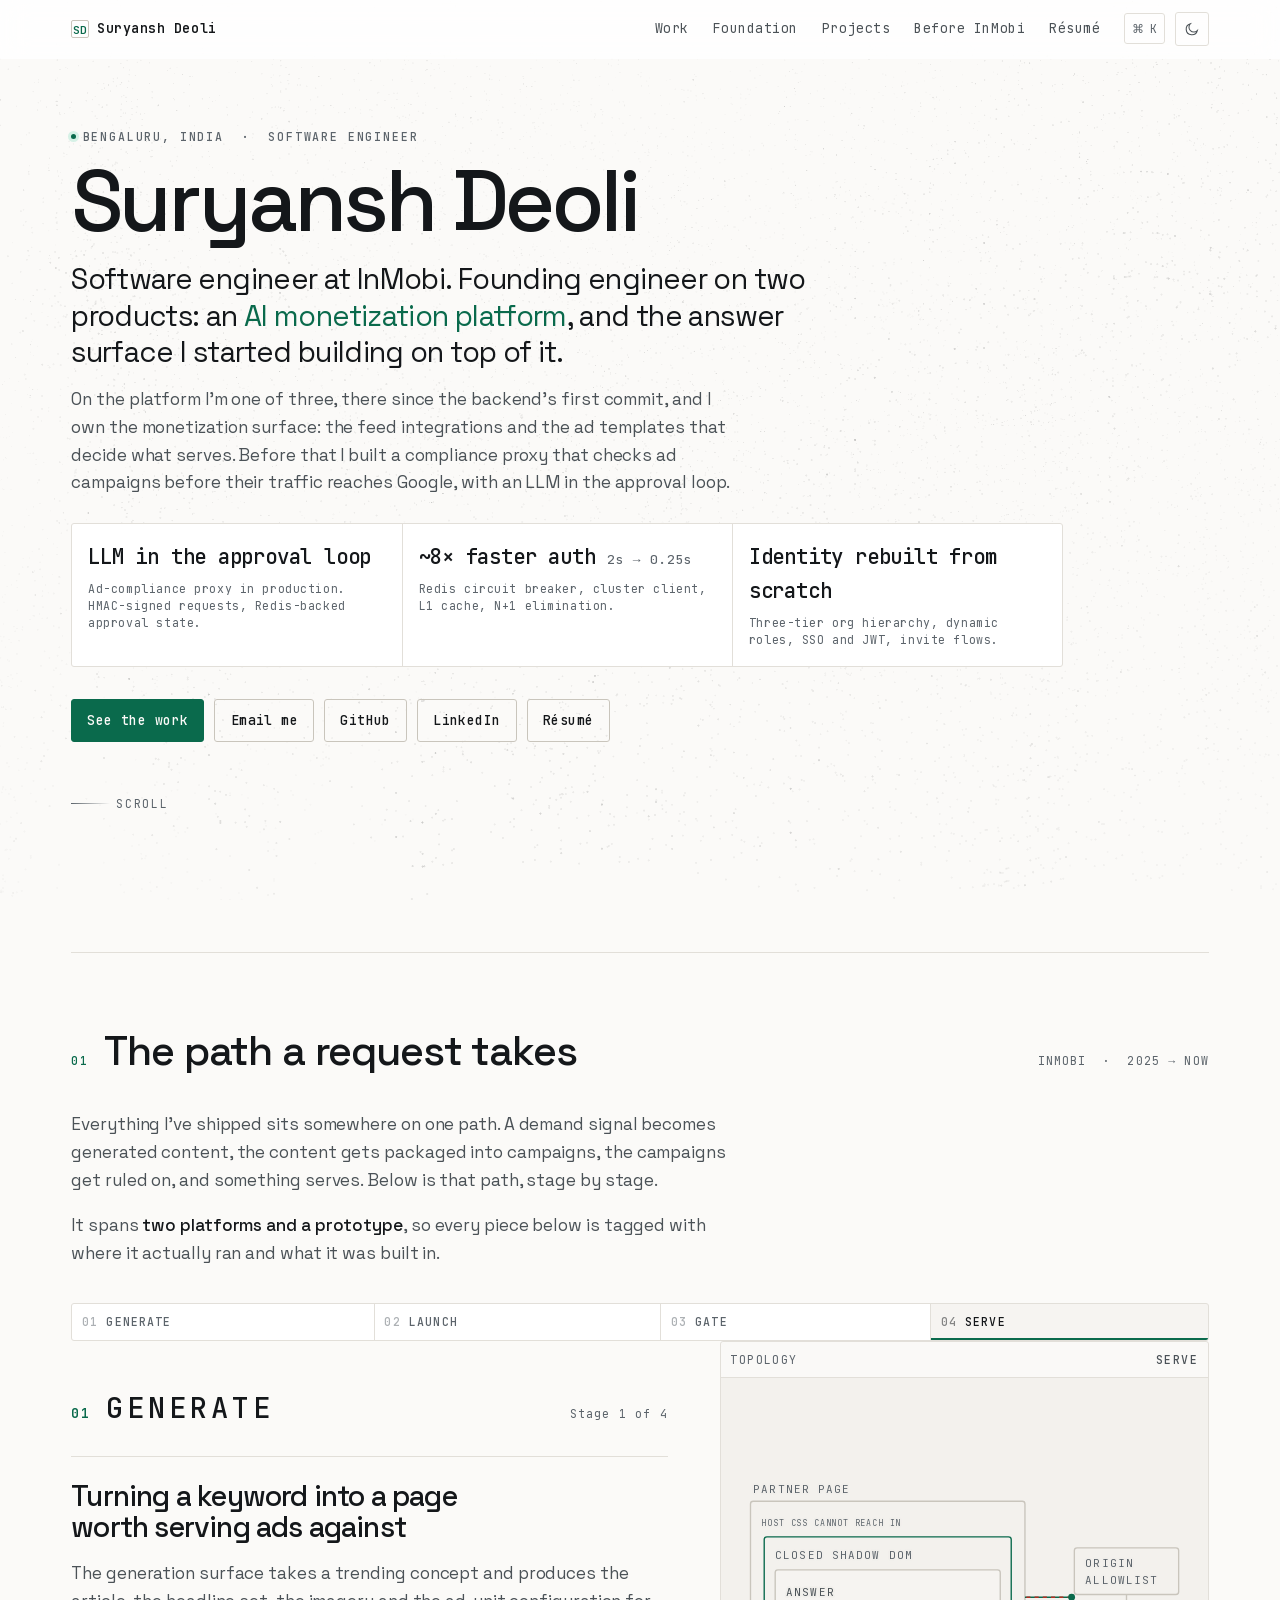
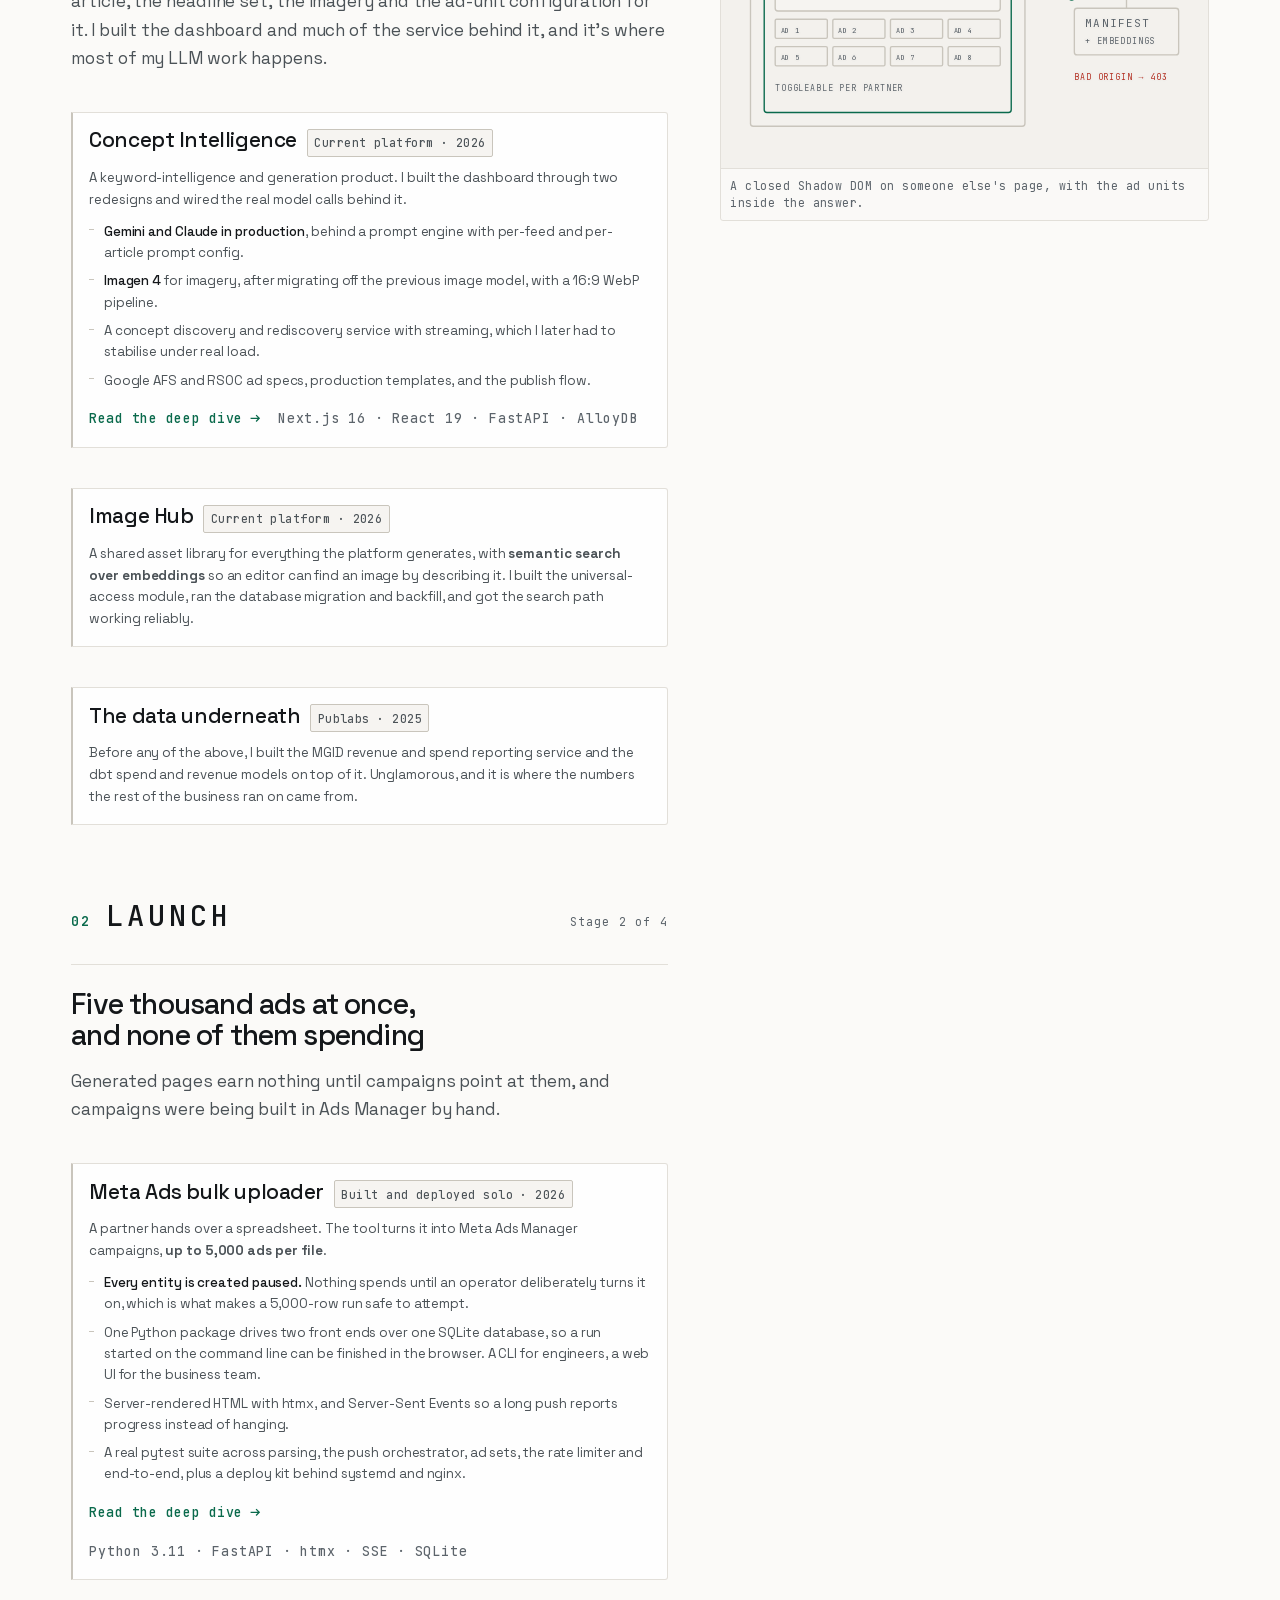
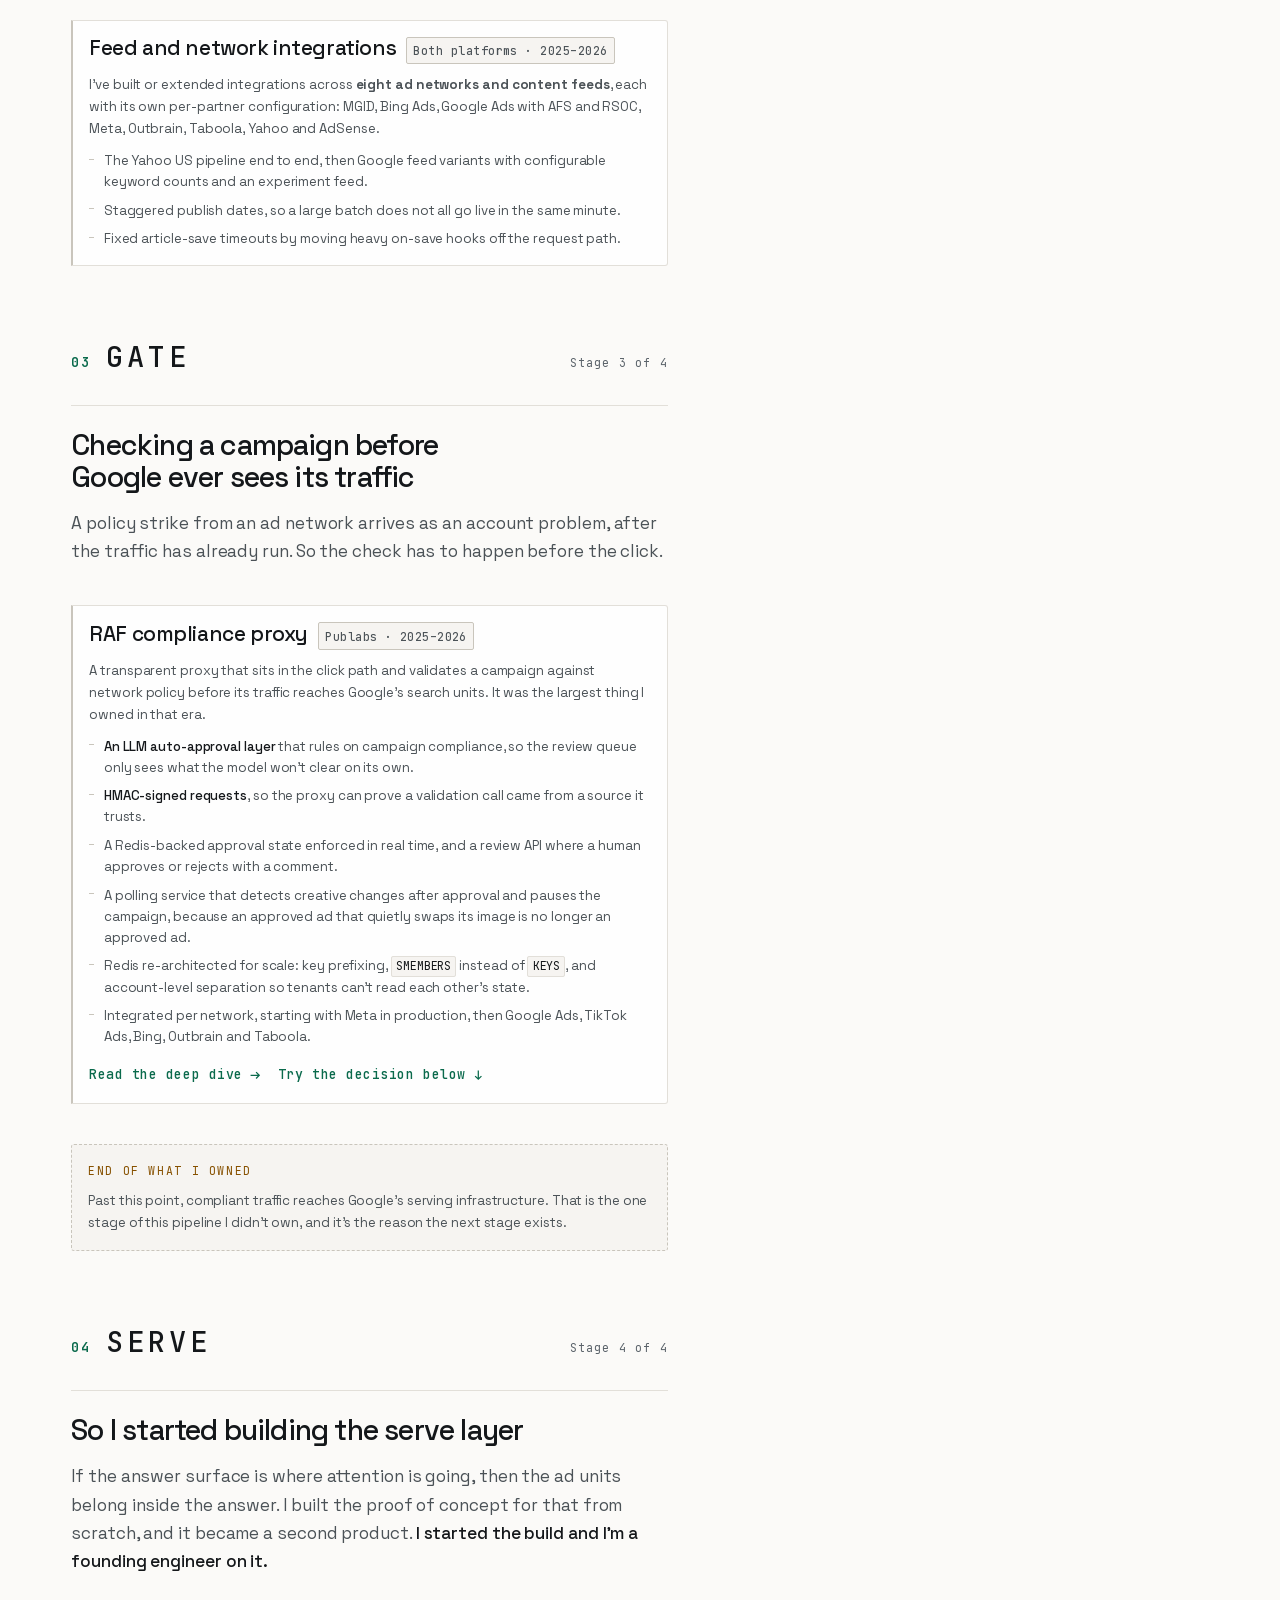
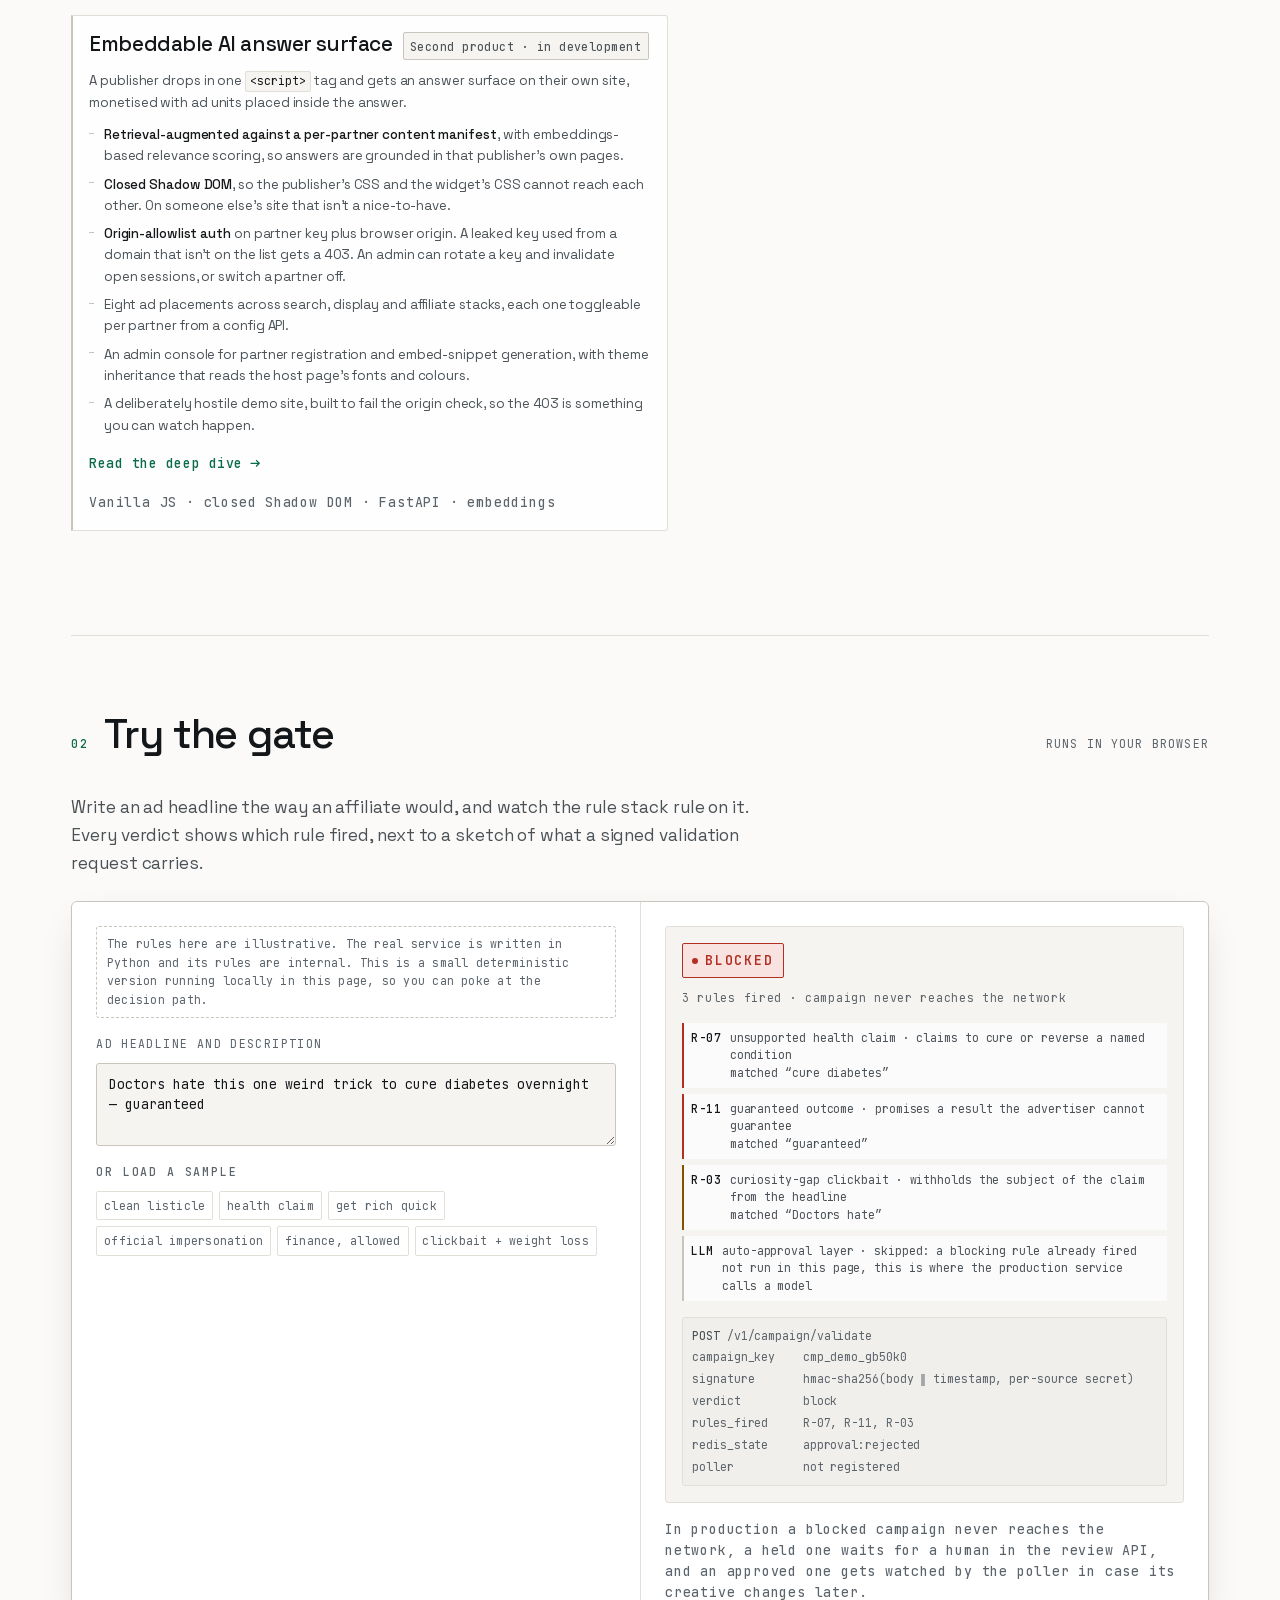
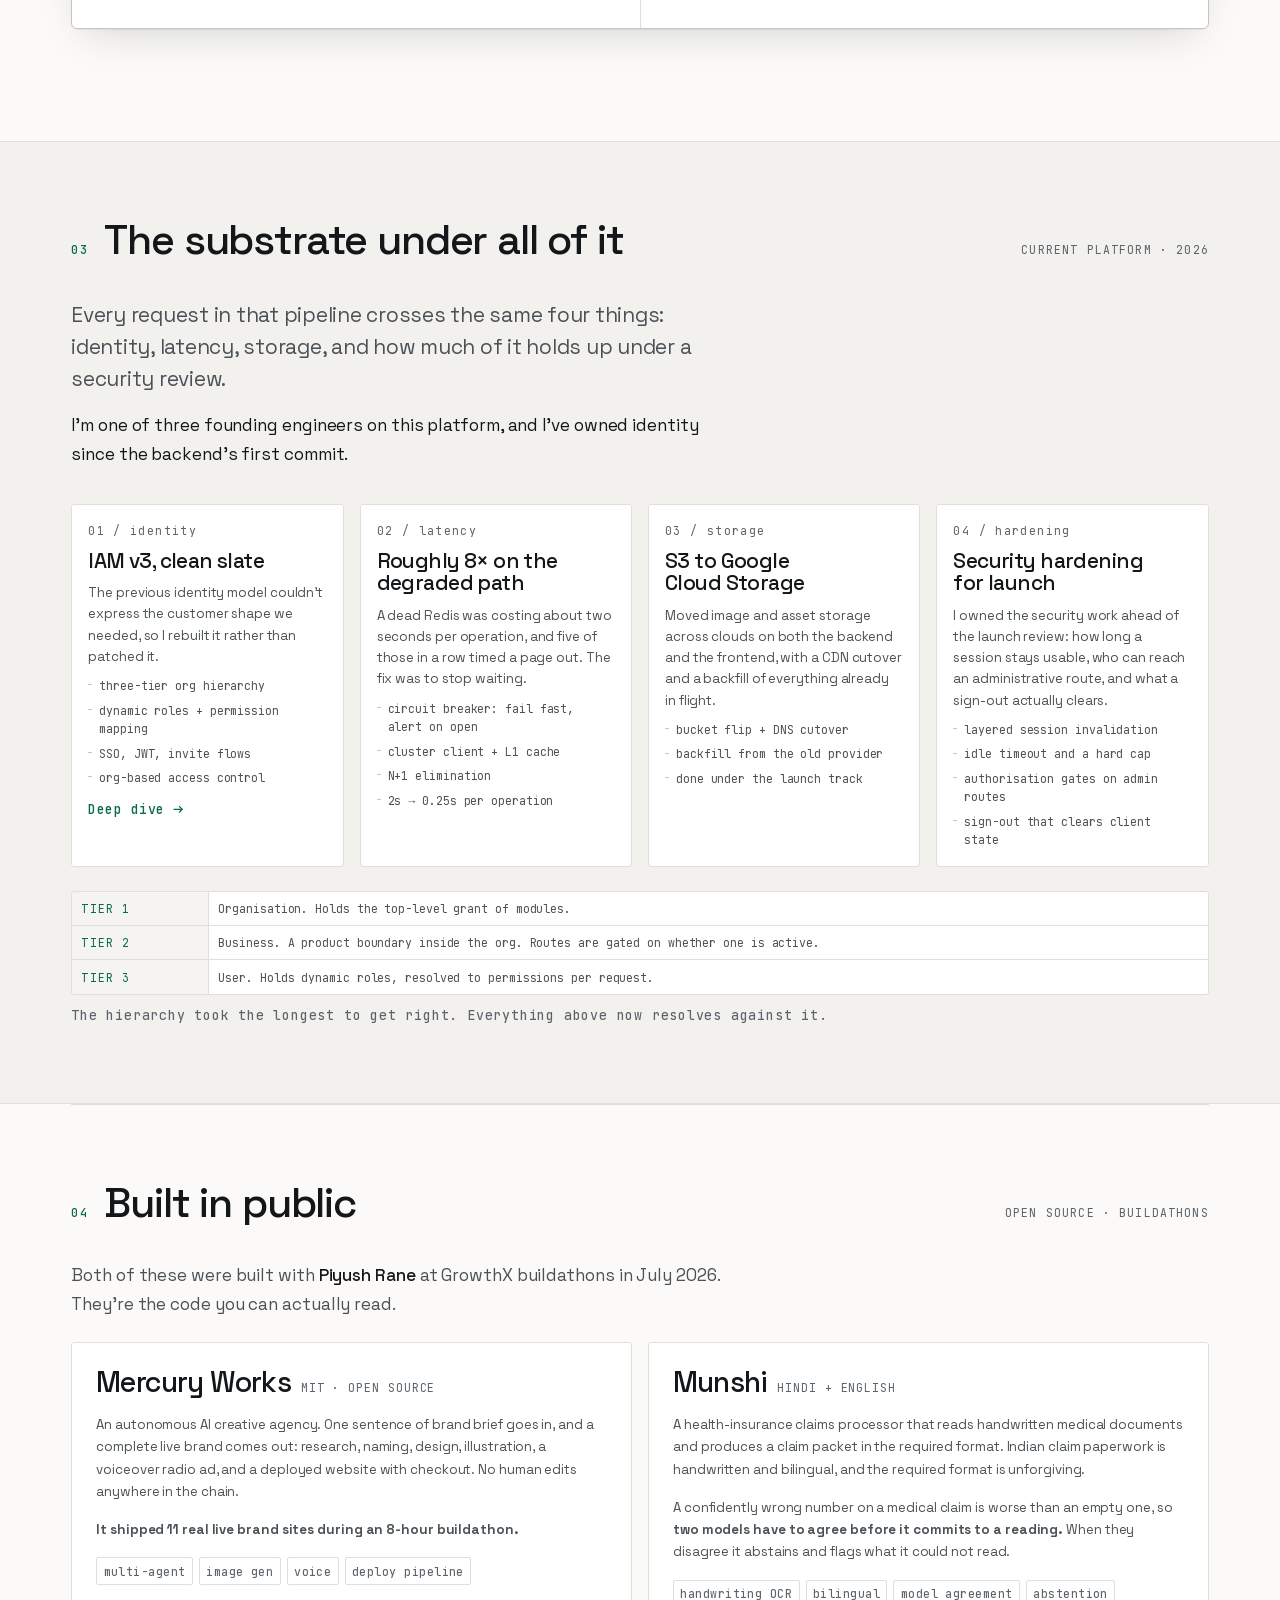
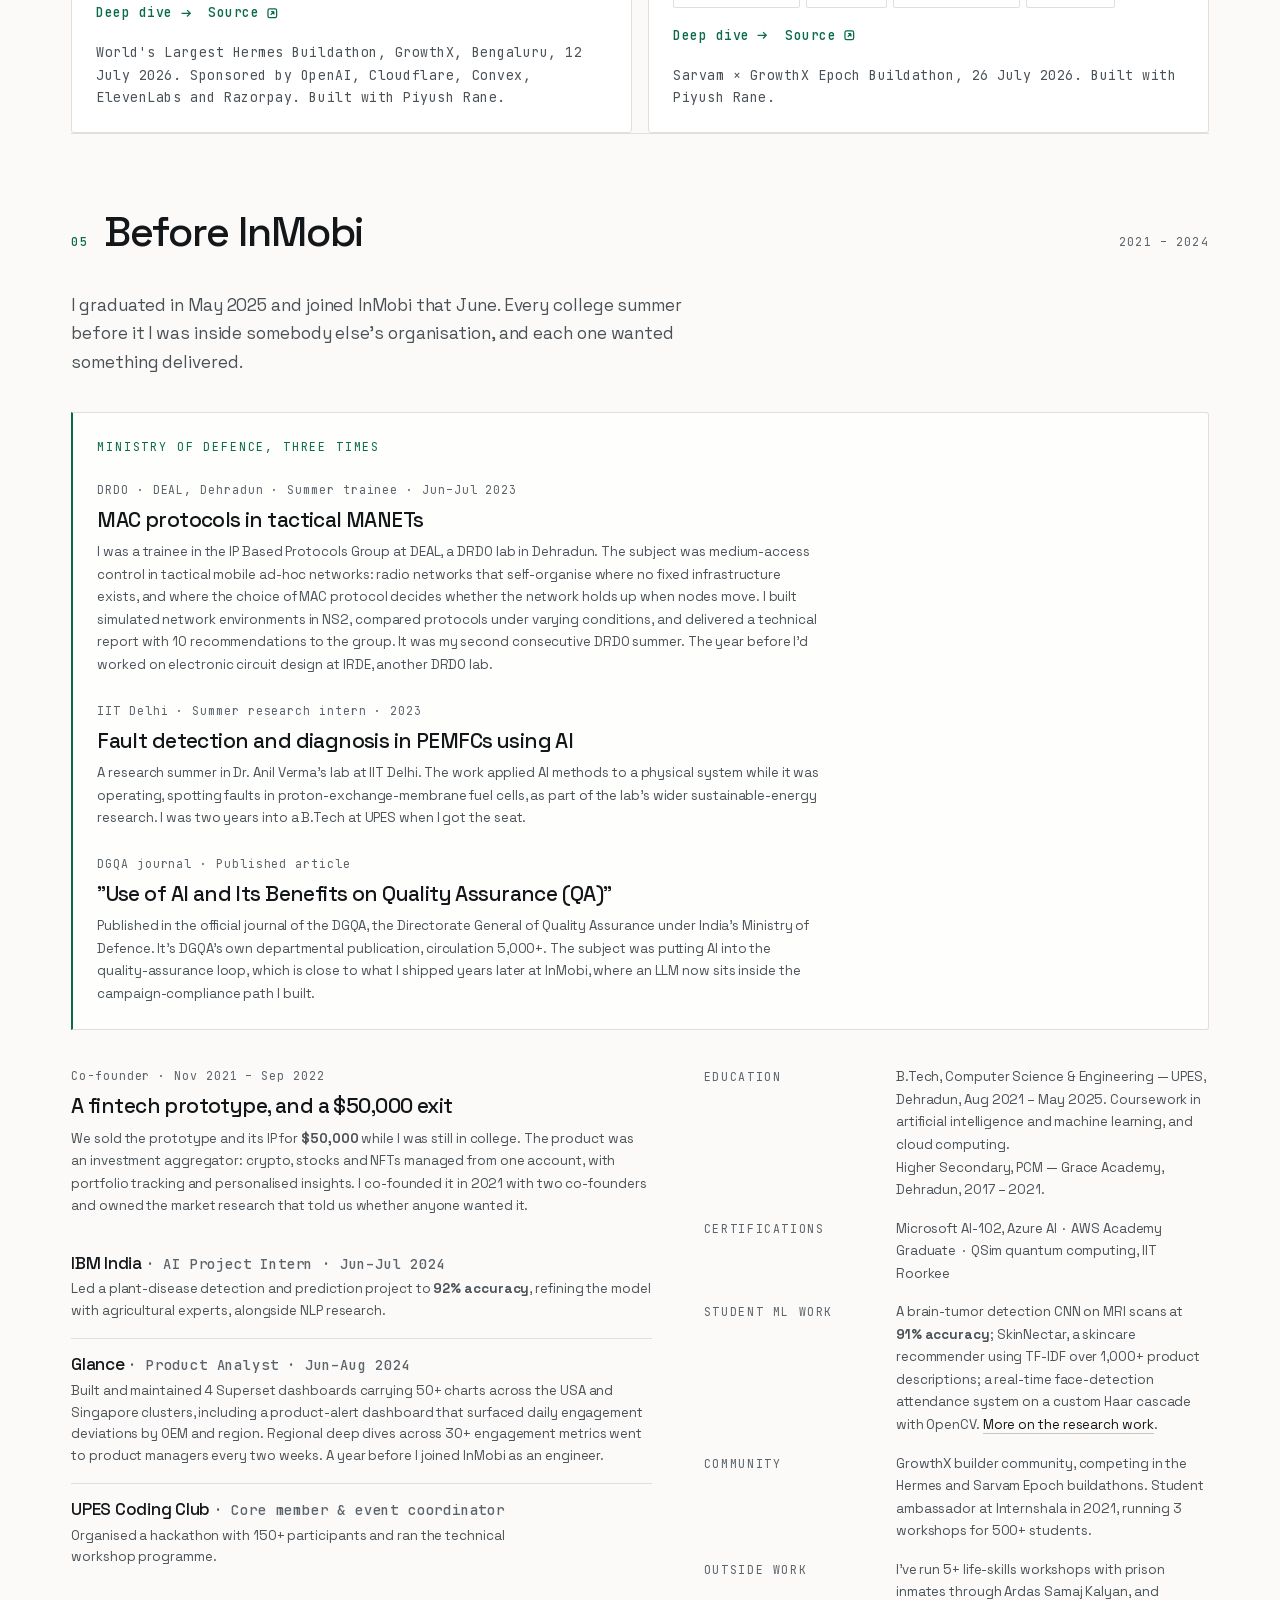
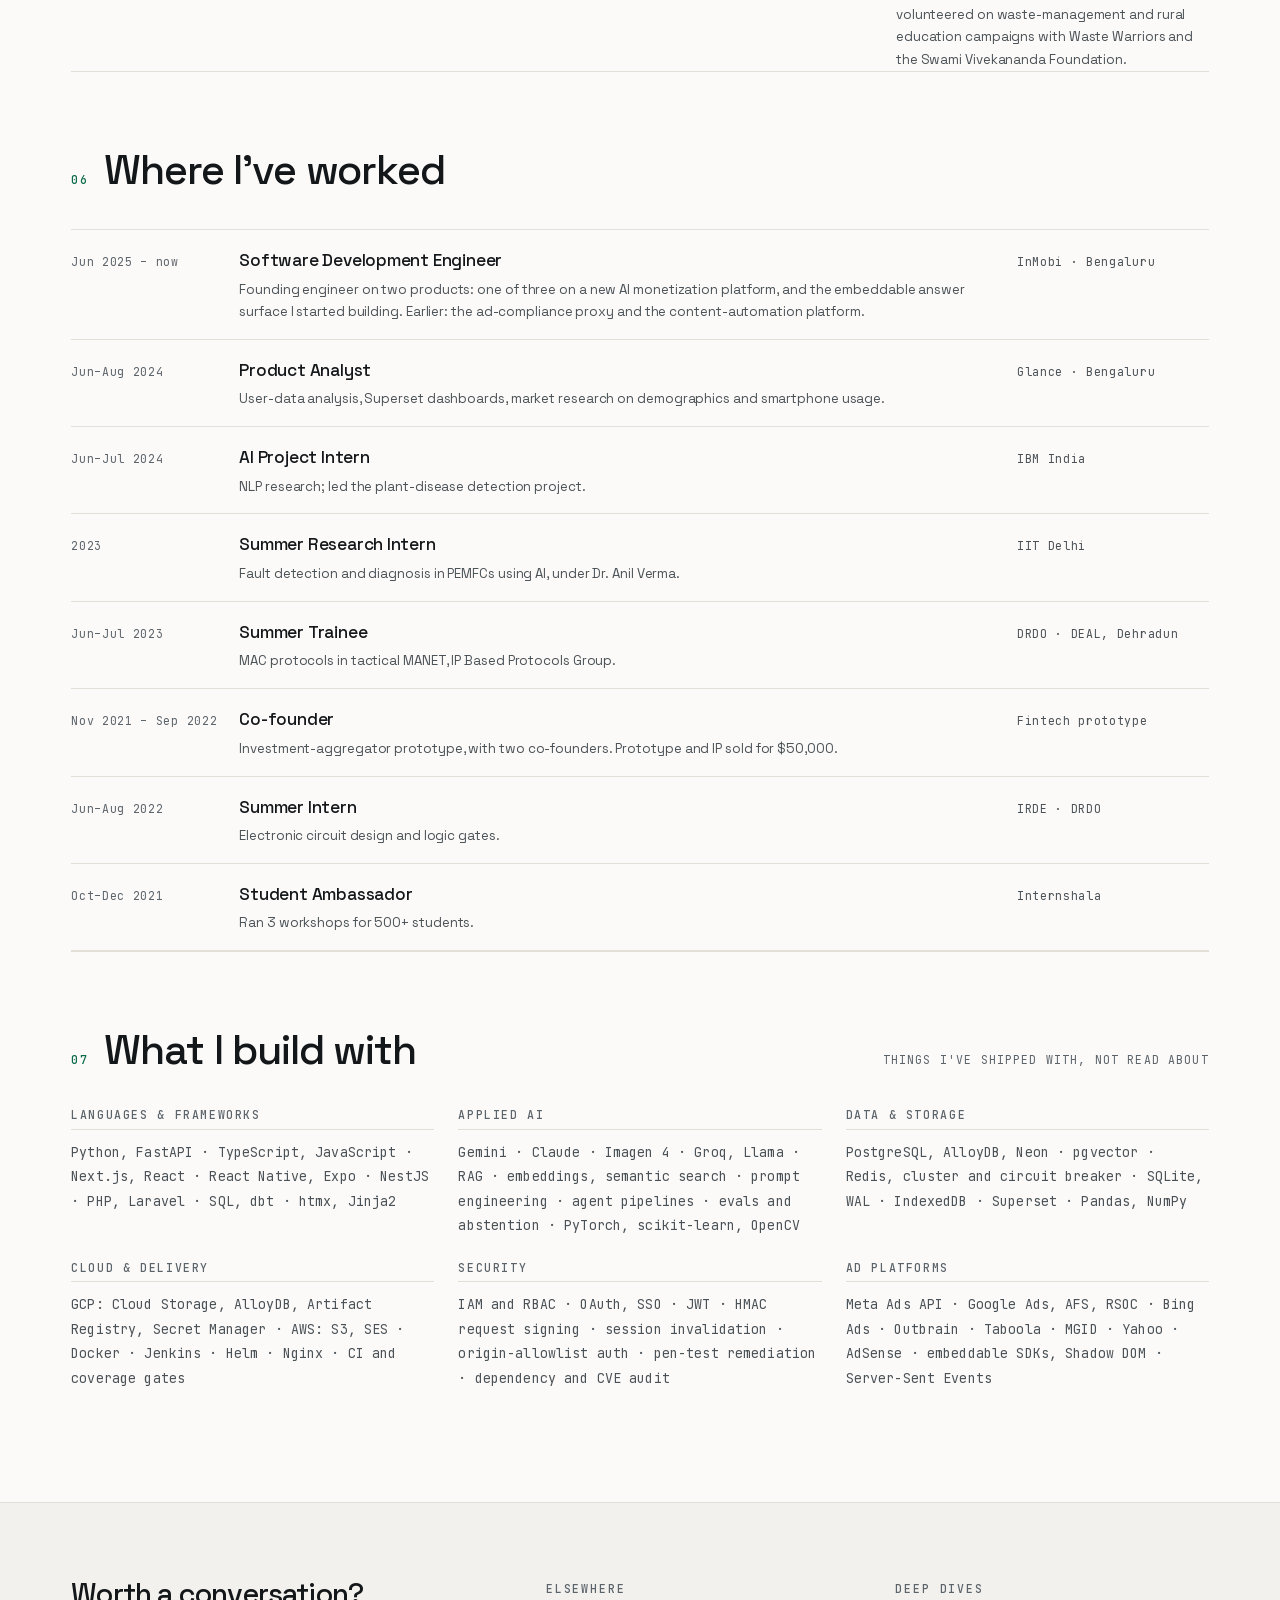
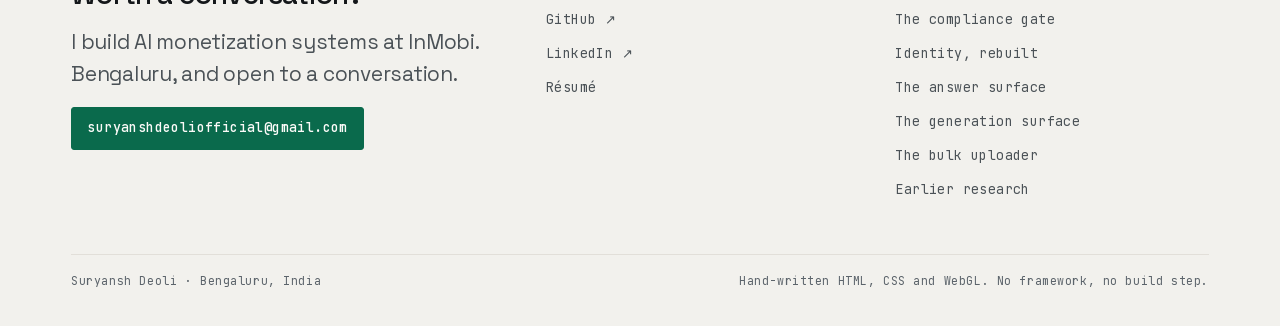
==== commit ec50c3b6: "Review pass: mobile navigation and layout tightening" ====
--- a/index.html
+++ b/index.html
@@ -80,7 +80,7 @@
       <a href="resume.html">Résumé</a>
     </nav>
     <div class="hdr__tools">
-      <button class="kbd-btn" id="pal-open" aria-label="Open command palette ⌘K"><span>⌘</span>K</button>
+      <button class="kbd-btn" id="pal-open" aria-label="Open menu and search ⌘K"><span class="kbd-btn__cmd">⌘</span><span class="kbd-btn__k">K</span><span class="kbd-btn__menu">Menu</span></button>
       <button class="icon-btn" id="theme-btn" data-theme-icon aria-label="Switch colour theme">
         <svg class="i-sun" viewBox="0 0 24 24" fill="none" stroke="currentColor" stroke-width="1.6" aria-hidden="true"><circle cx="12" cy="12" r="4.2"/><path d="M12 2v2.6M12 19.4V22M2 12h2.6M19.4 12H22M4.9 4.9l1.9 1.9M17.2 17.2l1.9 1.9M19.1 4.9l-1.9 1.9M6.8 17.2l-1.9 1.9"/></svg>
         <svg class="i-moon" viewBox="0 0 24 24" fill="none" stroke="currentColor" stroke-width="1.6" aria-hidden="true"><path d="M20 14.4A8.5 8.5 0 1 1 9.6 4a6.8 6.8 0 0 0 10.4 10.4Z"/></svg>
@@ -100,14 +100,15 @@
       <h1 id="h-name" data-split>Suryansh Deoli</h1>
 
       <p class="hero__role">
-        Software engineer at InMobi. One of three building a new
-        <em>AI monetization platform</em>, there since the backend's first commit.
+        Software engineer at InMobi. Founding engineer on two products:
+        an <em>AI monetization platform</em>, and the answer surface I started building on top of it.
       </p>
 
       <p class="hero__lede">
-        I own the platform's monetization surface: the feed integrations and the ad templates
-        that decide what serves. Before that I built a compliance proxy that checks ad campaigns
-        before their traffic reaches Google, with an LLM in the approval loop.
+        On the platform I'm one of three, there since the backend's first commit, and I own the
+        monetization surface: the feed integrations and the ad templates that decide what serves.
+        Before that I built a compliance proxy that checks ad campaigns before their traffic reaches
+        Google, with an LLM in the approval loop.
       </p>
 
       <div class="proof" data-reveal>
@@ -217,7 +218,7 @@
                   A shared asset library for everything the platform generates, with
                   <b>semantic search over embeddings</b> so an editor can find an image by
                   describing it. I built the universal-access module, ran the database migration
-                  and backfill, and fixed the search path when it was returning 500s.
+                  and backfill, and got the search path working reliably.
                 </p>
               </div>
 
@@ -351,17 +352,18 @@
               <h3 class="stage__name">Serve</h3>
               <span class="stage__of">Stage 4 of 4</span>
             </div>
-            <h3>So I prototyped owning the serve layer too</h3>
+            <h3>So I started building the serve layer</h3>
             <div class="stage__body">
               <p>
                 If the answer surface is where attention is going, then the ad units belong inside the
-                answer. I built a proof of concept for that, from scratch, to find out what it would take.
+                answer. I built the proof of concept for that from scratch, and it became a second
+                product. <strong>I started the build and I'm a founding engineer on it.</strong>
               </p>
 
               <div class="sys">
                 <div class="sys__top">
                   <h4>Embeddable AI answer surface</h4>
-                  <span class="tag tag--era">Prototype · 2026</span>
+                  <span class="tag tag--era">Second product · in development</span>
                 </div>
                 <p>
                   A publisher drops in one <code>&lt;script&gt;</code> tag and gets an answer
@@ -380,7 +382,7 @@
                   <a class="arrow-link" href="work/answer-surface.html">Read the deep dive
                     <svg viewBox="0 0 16 16" fill="none" stroke="currentColor" stroke-width="1.6" aria-hidden="true"><path d="M2 8h11M9 4l4 4-4 4"/></svg>
                   </a>
-                  <span class="mono" style="color:var(--ink-3)">Vanilla JS · Shadow DOM · FastAPI · embeddings</span>
+                  <span class="mono" style="color:var(--ink-3)">Vanilla JS · closed Shadow DOM · FastAPI · embeddings</span>
                 </div>
               </div>
             </div>
@@ -590,12 +592,18 @@
         </div>
 
         <div class="gate__side">
-          <div class="verdict" id="verdict" data-verdict="pass" aria-live="polite">
+          <!-- Static default matches the pre-filled sample, so with JavaScript
+               blocked the page never appears to approve a policy violation. -->
+          <div class="verdict" id="verdict" data-verdict="block" aria-live="polite">
             <div class="verdict__row">
-              <span class="verdict__badge"><i aria-hidden="true"></i><span id="verdict-label">approved</span></span>
-              <span class="verdict__meta" id="verdict-meta">0 rules fired</span>
-            </div>
-            <div class="verdict__rules" id="verdict-rules"></div>
+              <span class="verdict__badge"><i aria-hidden="true"></i><span id="verdict-label">blocked</span></span>
+              <span class="verdict__meta" id="verdict-meta">3 rules fired · campaign never reaches the network</span>
+            </div>
+            <div class="verdict__rules" id="verdict-rules">
+              <div class="verdict__rule" data-hit="block"><b>R-07</b><span>unsupported health claim · claims to cure or reverse a named condition</span></div>
+              <div class="verdict__rule" data-hit="block"><b>R-11</b><span>guaranteed outcome · promises a result the advertiser cannot guarantee</span></div>
+              <div class="verdict__rule" data-hit="hold"><b>R-03</b><span>curiosity-gap clickbait · withholds the subject of the claim from the headline</span></div>
+            </div>
             <div class="trace" id="verdict-trace"></div>
           </div>
           <p class="mono" style="color:var(--ink-3);line-height:1.6">
@@ -622,7 +630,7 @@
       <div class="found__lead">
         <p class="lede">
           Every request in that pipeline crosses the same four things: identity, latency, storage, and
-          whether any of it survives a penetration test.
+          how much of it holds up under a security review.
         </p>
         <p>
           I'm one of three founding engineers on this platform, and I've owned identity since the
@@ -680,16 +688,16 @@
 
         <article class="found__card" data-reveal>
           <span class="found__num">04 / hardening</span>
-          <h3>Pen-test remediation</h3>
+          <h3>Security hardening for launch</h3>
           <p>
-            The findings that came back were mostly about session lifetime and authorisation
-            boundaries, which is where they usually are.
+            I owned the security work ahead of the launch review: how long a session stays usable, who
+            can reach an administrative route, and what a sign-out actually clears.
           </p>
           <ul>
             <li>layered session invalidation</li>
-            <li>idle timeout + hard 24h cap</li>
-            <li>super-admin authz gates</li>
-            <li>logout: cleared cookies, Clear-Site-Data</li>
+            <li>idle timeout and a hard cap</li>
+            <li>authorisation gates on admin routes</li>
+            <li>sign-out that clears client state</li>
           </ul>
         </article>
       </div>
@@ -762,7 +770,7 @@
           </div>
           <p>
             A health-insurance claims processor that reads handwritten medical documents and
-            produces a submittable claim packet. Indian claim paperwork is handwritten and bilingual, and the required format is
+            produces a claim packet in the required format. Indian claim paperwork is handwritten and bilingual, and the required format is
             unforgiving.
           </p>
           <p>
@@ -860,7 +868,7 @@
               college. The product was an investment aggregator: crypto, stocks and NFTs managed
               from one account, with portfolio tracking and personalised insights. I co-founded it
               in 2021 with two co-founders and owned the market research that told us whether
-              anyone wanted it. It was my first exit.
+              anyone wanted it.
             </p>
           </div>
 
@@ -951,7 +959,7 @@
       <div class="xp">
         <div class="xp__row">
           <span class="xp__when">Jun 2025 – now</span>
-          <span class="xp__what"><b>Software Development Engineer</b><span>One of three founding engineers on a new AI monetization platform. Earlier: the ad-compliance proxy and the content-automation platform.</span></span>
+          <span class="xp__what"><b>Software Development Engineer</b><span>Founding engineer on two products: one of three on a new AI monetization platform, and the embeddable answer surface I started building. Earlier: the ad-compliance proxy and the content-automation platform.</span></span>
           <span class="xp__where">InMobi · Bengaluru</span>
         </div>
         <div class="xp__row">
--- a/assets/css/base.css
+++ b/assets/css/base.css
@@ -15,7 +15,7 @@
   font-display: swap;
   unicode-range: U+0000-00FF, U+0131, U+0152-0153, U+02BB-02BC, U+02C6, U+02DA,
                  U+02DC, U+0304, U+0308, U+0329, U+2000-206F, U+20AC, U+2122,
-                 U+2191, U+2193, U+2212, U+2215, U+FEFF, U+FFFD;
+                 U+2191, U+2193, U+2197, U+20B9, U+2212, U+2215, U+FEFF, U+FFFD;
 }
 @font-face {
   font-family: 'JetBrains Mono';
@@ -26,7 +26,7 @@
   font-display: swap;
   unicode-range: U+0000-00FF, U+0131, U+0152-0153, U+02BB-02BC, U+02C6, U+02DA,
                  U+02DC, U+0304, U+0308, U+0329, U+2000-206F, U+20AC, U+2122,
-                 U+2191, U+2193, U+2212, U+2215, U+FEFF, U+FFFD;
+                 U+2191, U+2193, U+2197, U+20B9, U+2212, U+2215, U+FEFF, U+FFFD;
 }
 
 /* ---------- tokens ------------------------------------------------------- */
@@ -450,7 +450,9 @@
 :root[data-theme='light'] .icon-btn[data-theme-icon] .i-moon { display: block; }
 
 .kbd-btn {
-  display: none;
+  /* Shown at every width: below 700px this button is the only navigation,
+     because the header nav collapses and the palette lists every destination. */
+  display: inline-flex;
   align-items: center;
   gap: 0.45em;
   padding: 0.42em 0.6em;
@@ -465,7 +467,11 @@
   transition: border-color 0.18s var(--ease), color 0.18s var(--ease);
 }
 .kbd-btn:hover { border-color: var(--line-strong); color: var(--ink); }
-@media (min-width: 700px) { .kbd-btn { display: inline-flex; } }
+.kbd-btn__menu { display: none; }
+@media (max-width: 699px) {
+  .kbd-btn__cmd, .kbd-btn__k { display: none; }
+  .kbd-btn__menu { display: inline; letter-spacing: 0.1em; text-transform: uppercase; }
+}
 
 @media (max-width: 699px) {
   .hdr__nav { display: none; }
--- a/assets/css/index.css
+++ b/assets/css/index.css
@@ -747,3 +747,52 @@
   font-family: var(--font-mono);
   letter-spacing: 0.01em;
 }
+
+/* ---------- stage topology, mirrored inline on narrow viewports ----------
+   The sticky schematic panel is desktop-only, which would otherwise hide the
+   four topology figures from phone visitors entirely. site.js clones each one
+   under its stage heading below 1000px; this styles the clone.            */
+.stage__fig {
+  position: relative;
+  margin: var(--s-3) 0 var(--s-4);
+  border: 1px solid var(--line);
+  border-radius: var(--radius);
+  background: color-mix(in srgb, var(--bg-sunken) 92%, transparent);
+  overflow-x: auto;
+}
+.stage__fig svg {
+  width: 100%;
+  /* No min-width: these SVGs carry a viewBox so they scale cleanly, and a floor
+     wider than a 320px viewport pushed the page into horizontal overflow. */
+  height: auto;
+  padding: var(--s-2);
+  overflow: visible;
+}
+@media (min-width: 380px) { .stage__fig svg { padding: var(--s-3); } }
+.stage__fig text {
+  font-family: var(--font-mono);
+  font-size: 8px;
+  letter-spacing: 0.1em;
+  fill: var(--ink-3);
+  text-transform: uppercase;
+  paint-order: stroke fill;
+  stroke: var(--bg-sunken);
+  stroke-width: 2.6px;
+  stroke-linejoin: round;
+}
+.stage__fig .s-line { stroke: var(--line-strong); fill: none; stroke-width: 1; }
+.stage__fig .s-line--pass { stroke: var(--pass); }
+.stage__fig .s-line--block { stroke: var(--block); stroke-dasharray: 3 3; }
+.stage__fig .s-box { stroke: var(--line-strong); fill: none; stroke-width: 1; }
+.stage__fig .s-box--live { stroke: var(--accent); }
+.stage__fig .s-fill { fill: var(--bg-inset); stroke: var(--line-strong); stroke-width: 1; }
+.stage__fig .s-dot { fill: var(--accent); }
+.stage__fig .s-dot--block { fill: var(--block); }
+.stage__fig figcaption {
+  padding: 0 var(--s-3) var(--s-3);
+  font-family: var(--font-mono);
+  font-size: var(--t--2);
+  line-height: 1.5;
+  color: var(--ink-3);
+}
+@media (min-width: 1000px) { .stage__fig { display: none; } }
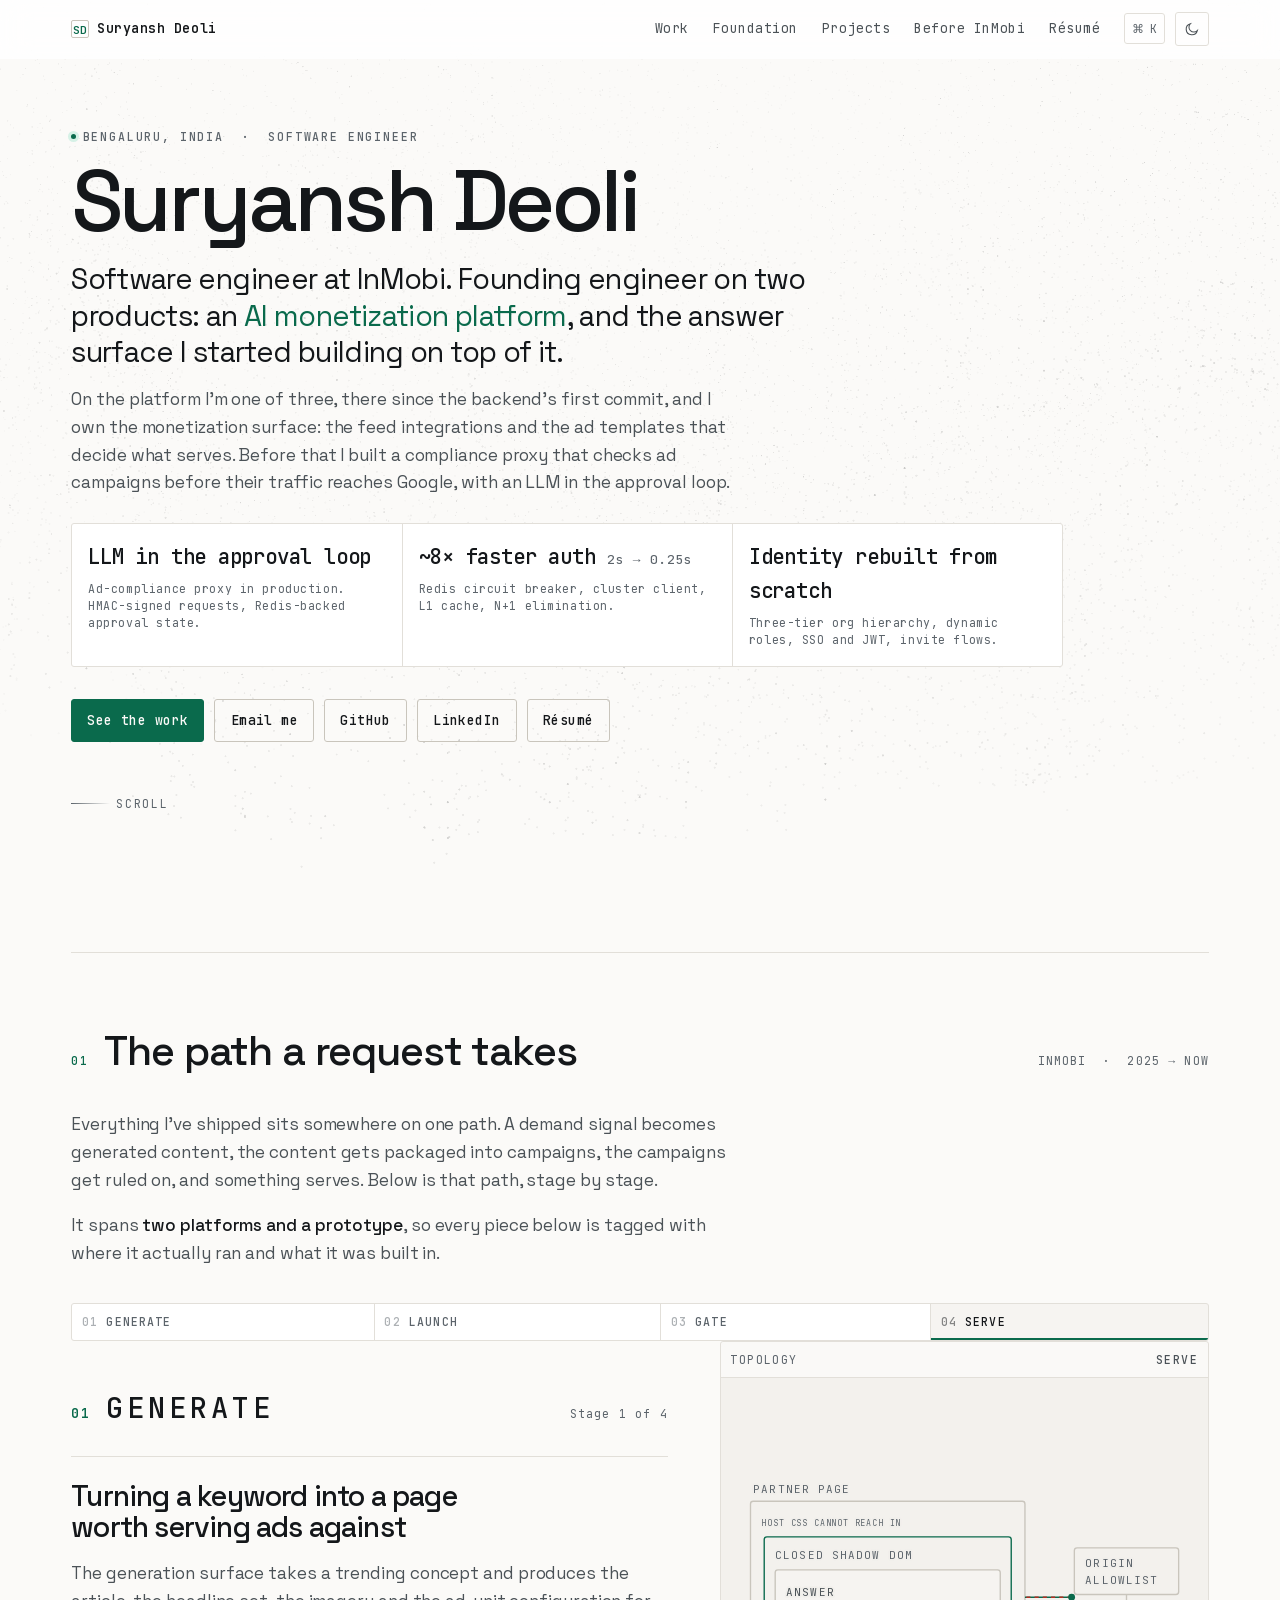
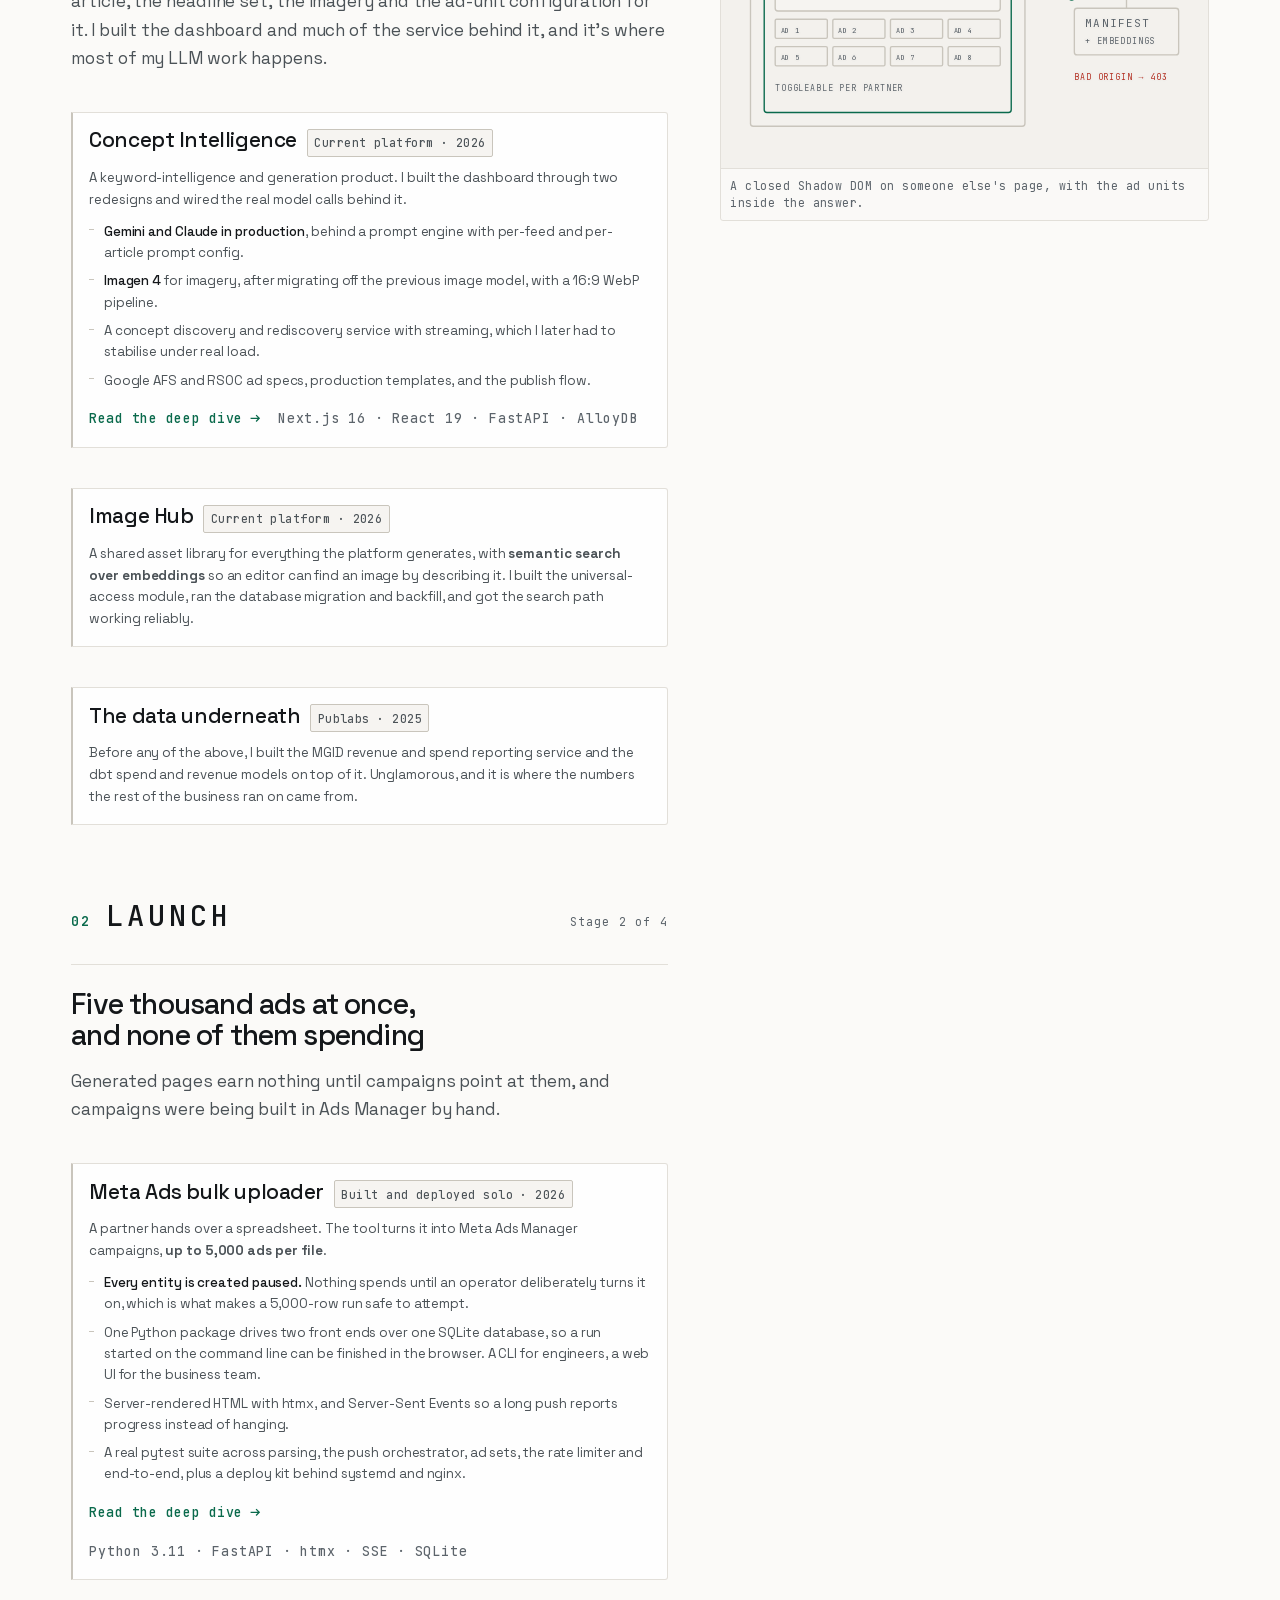
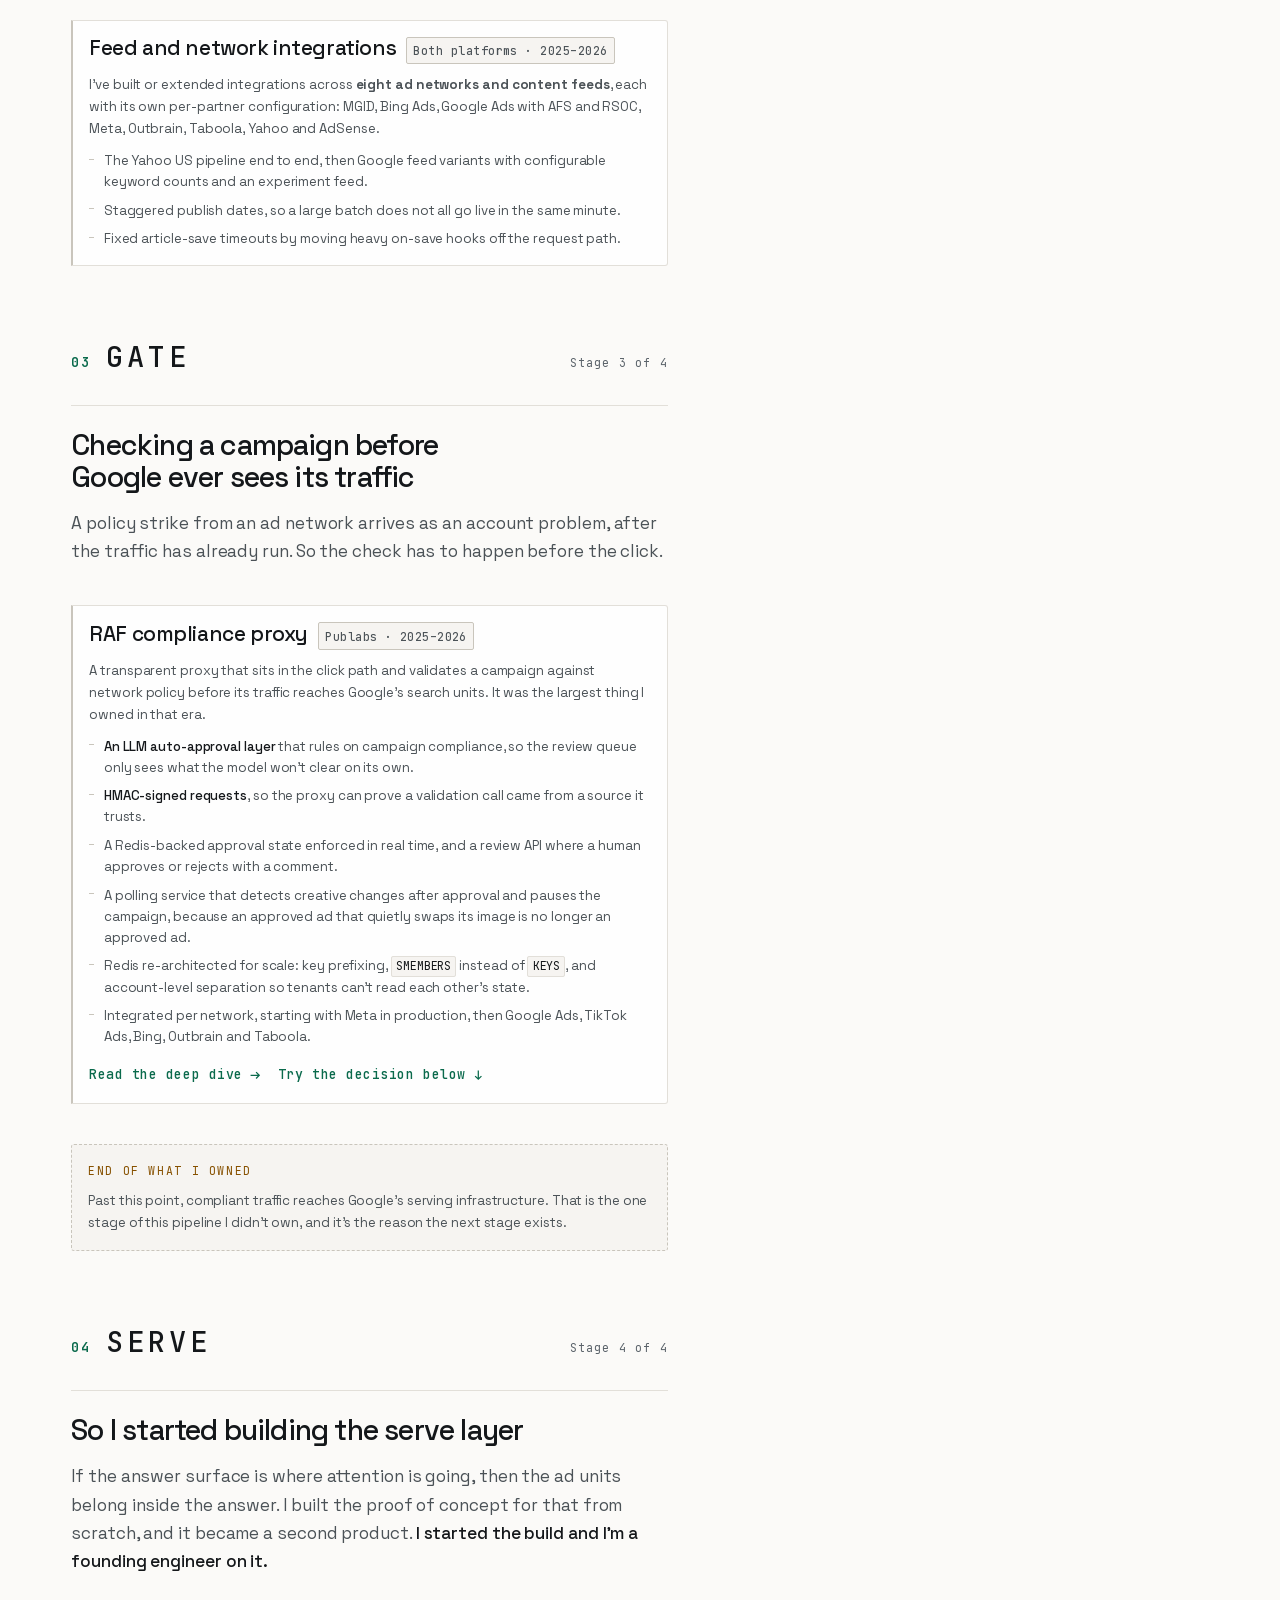
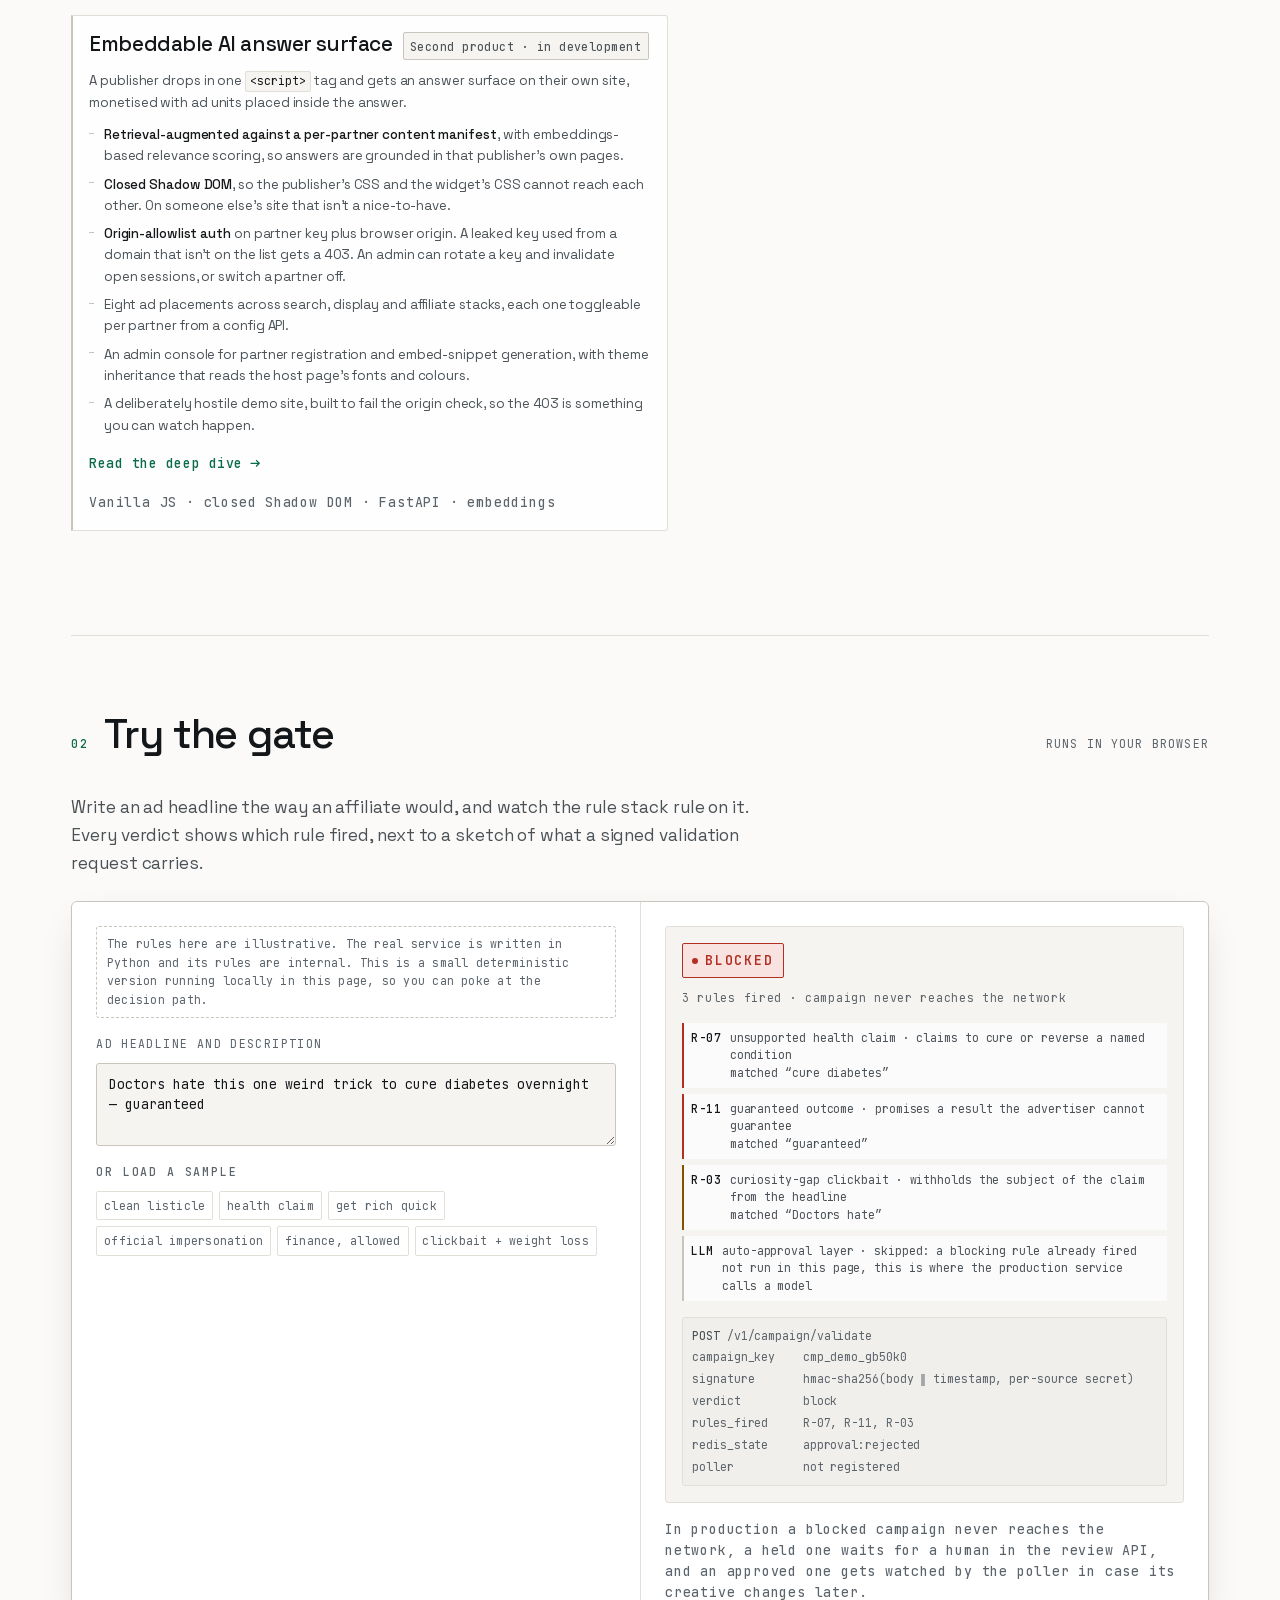
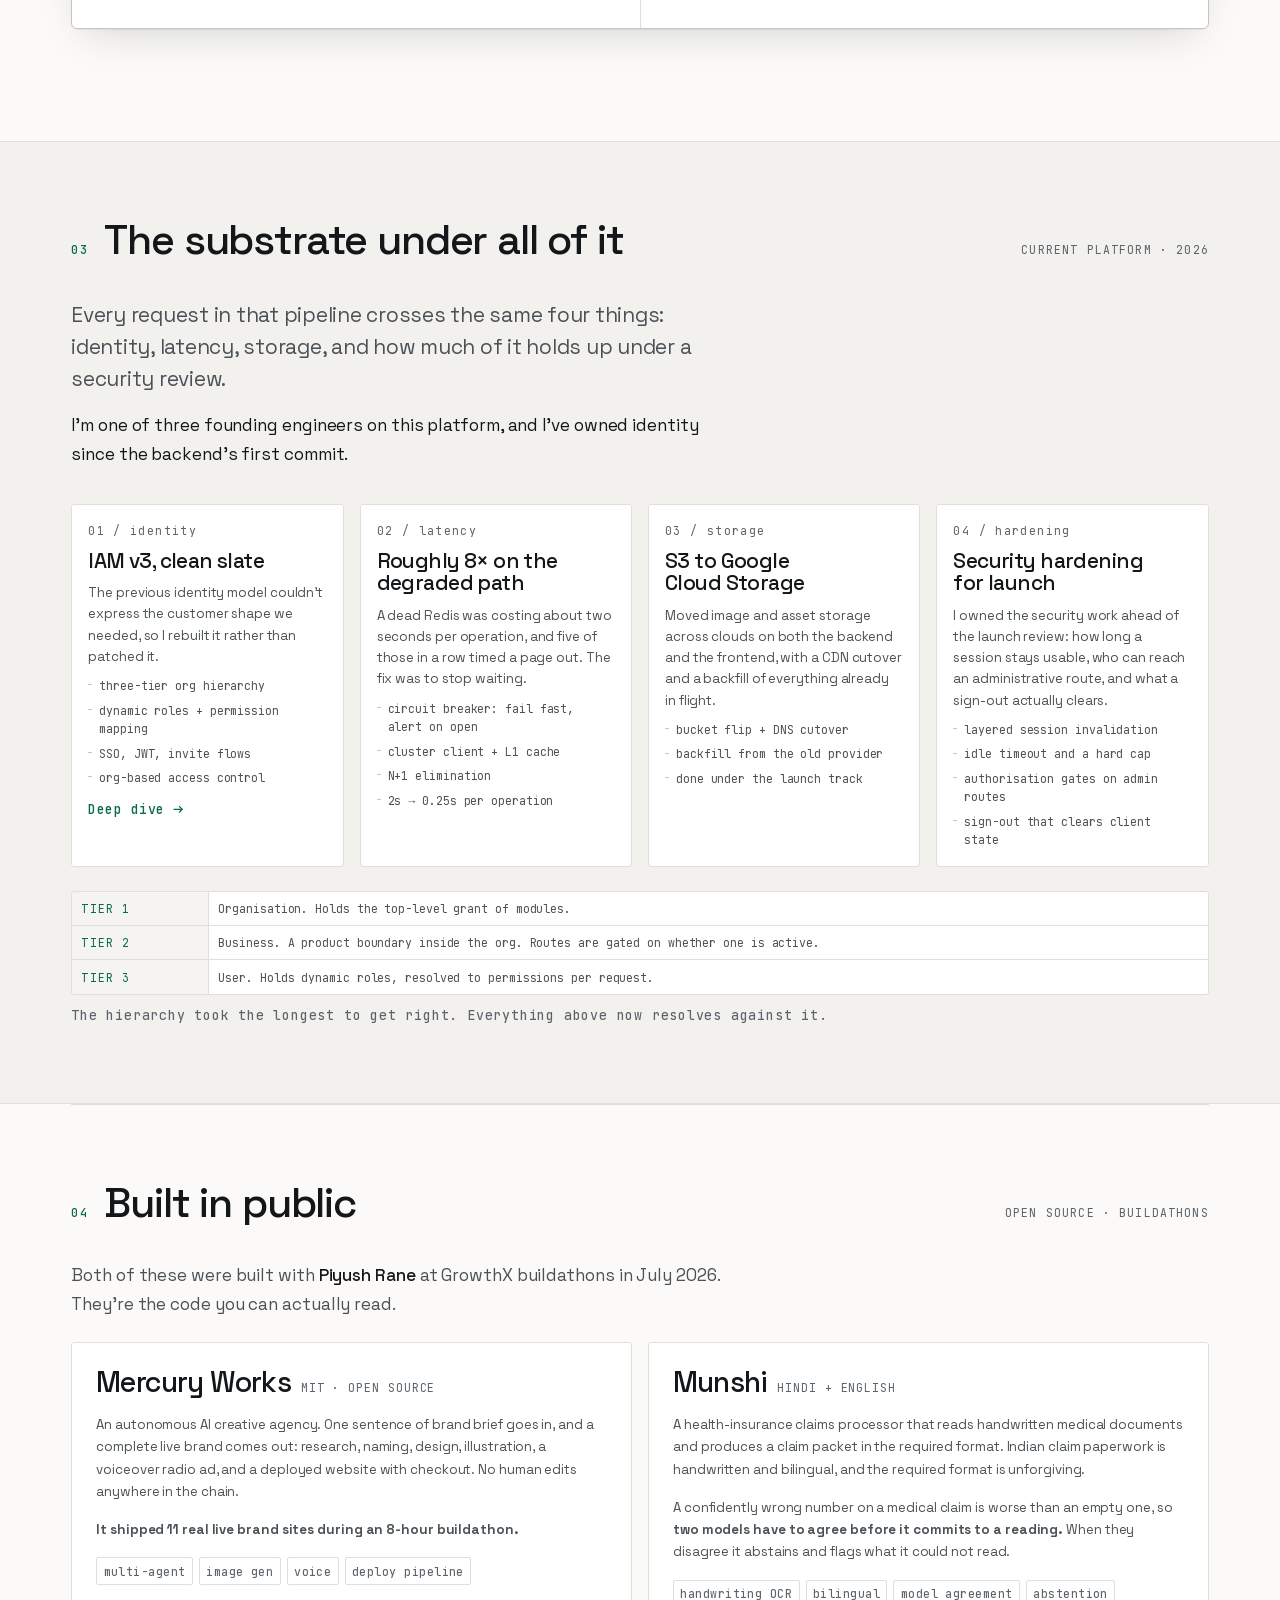
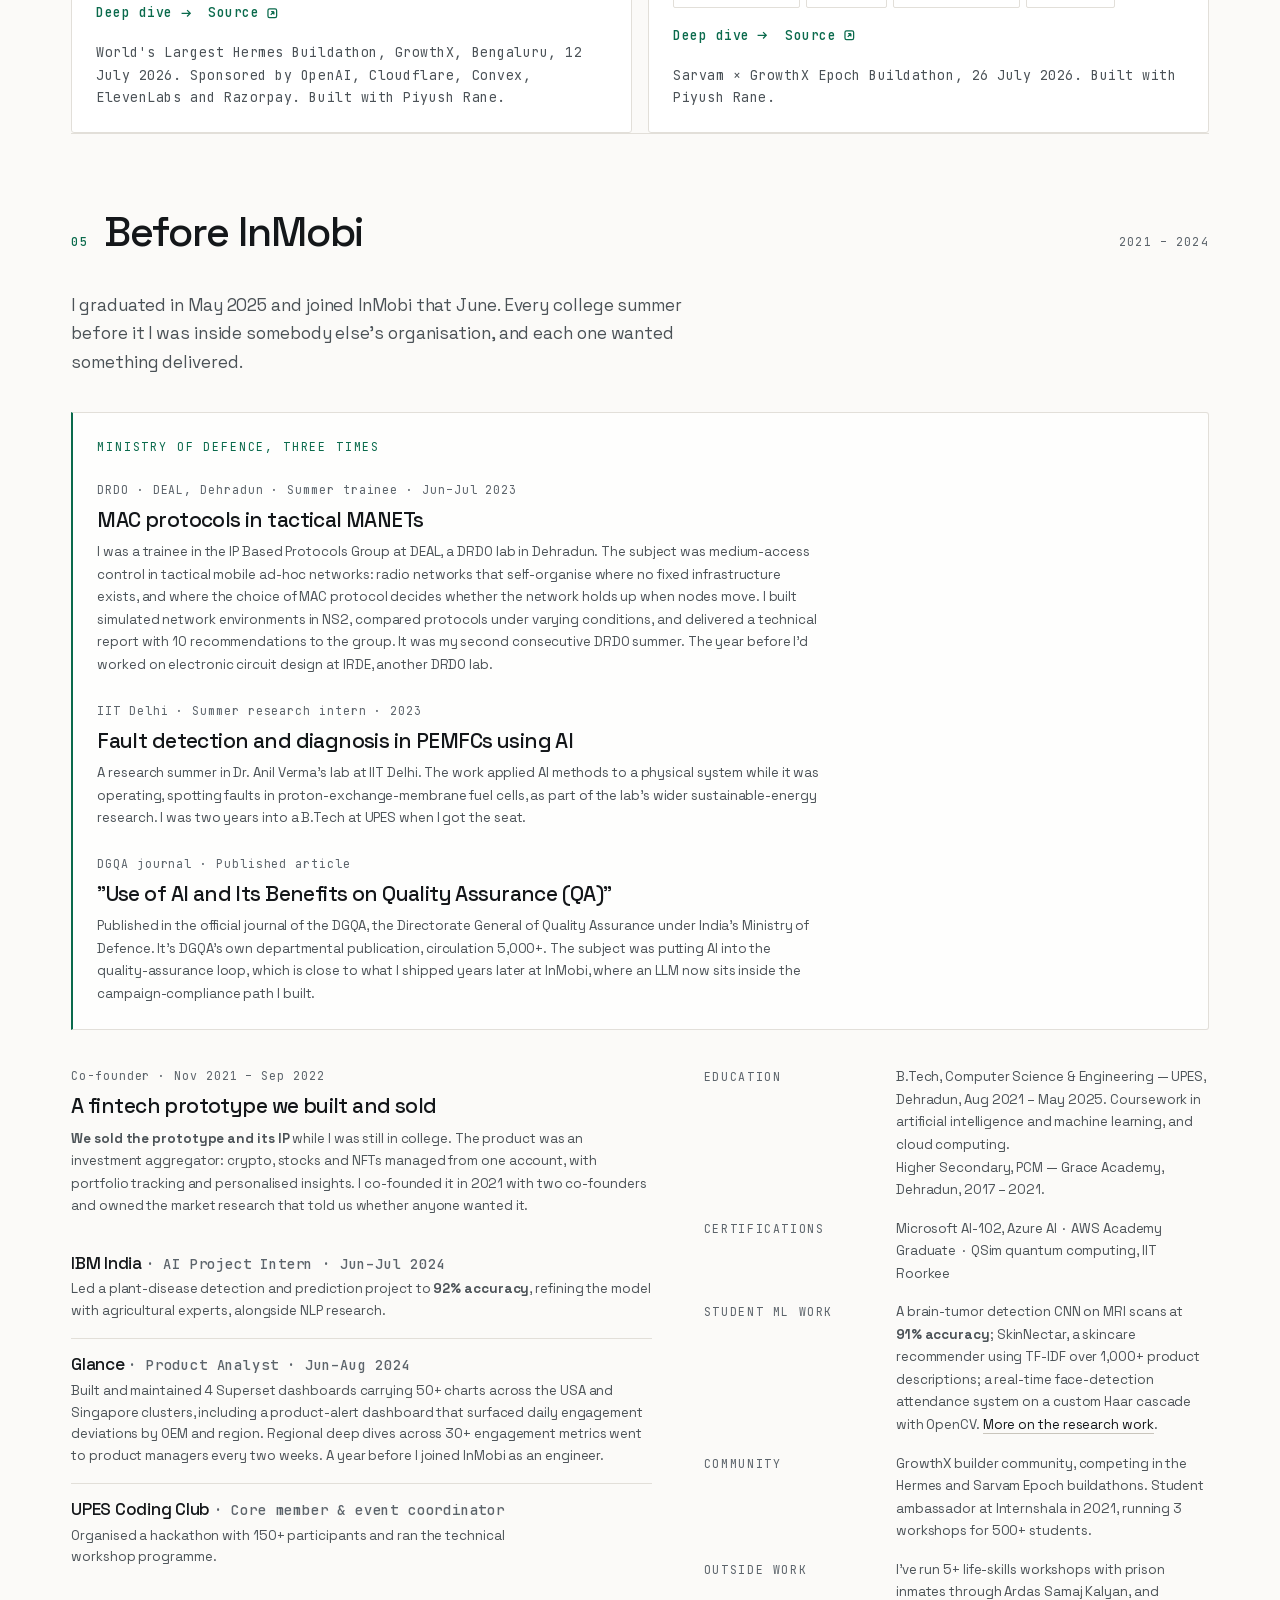
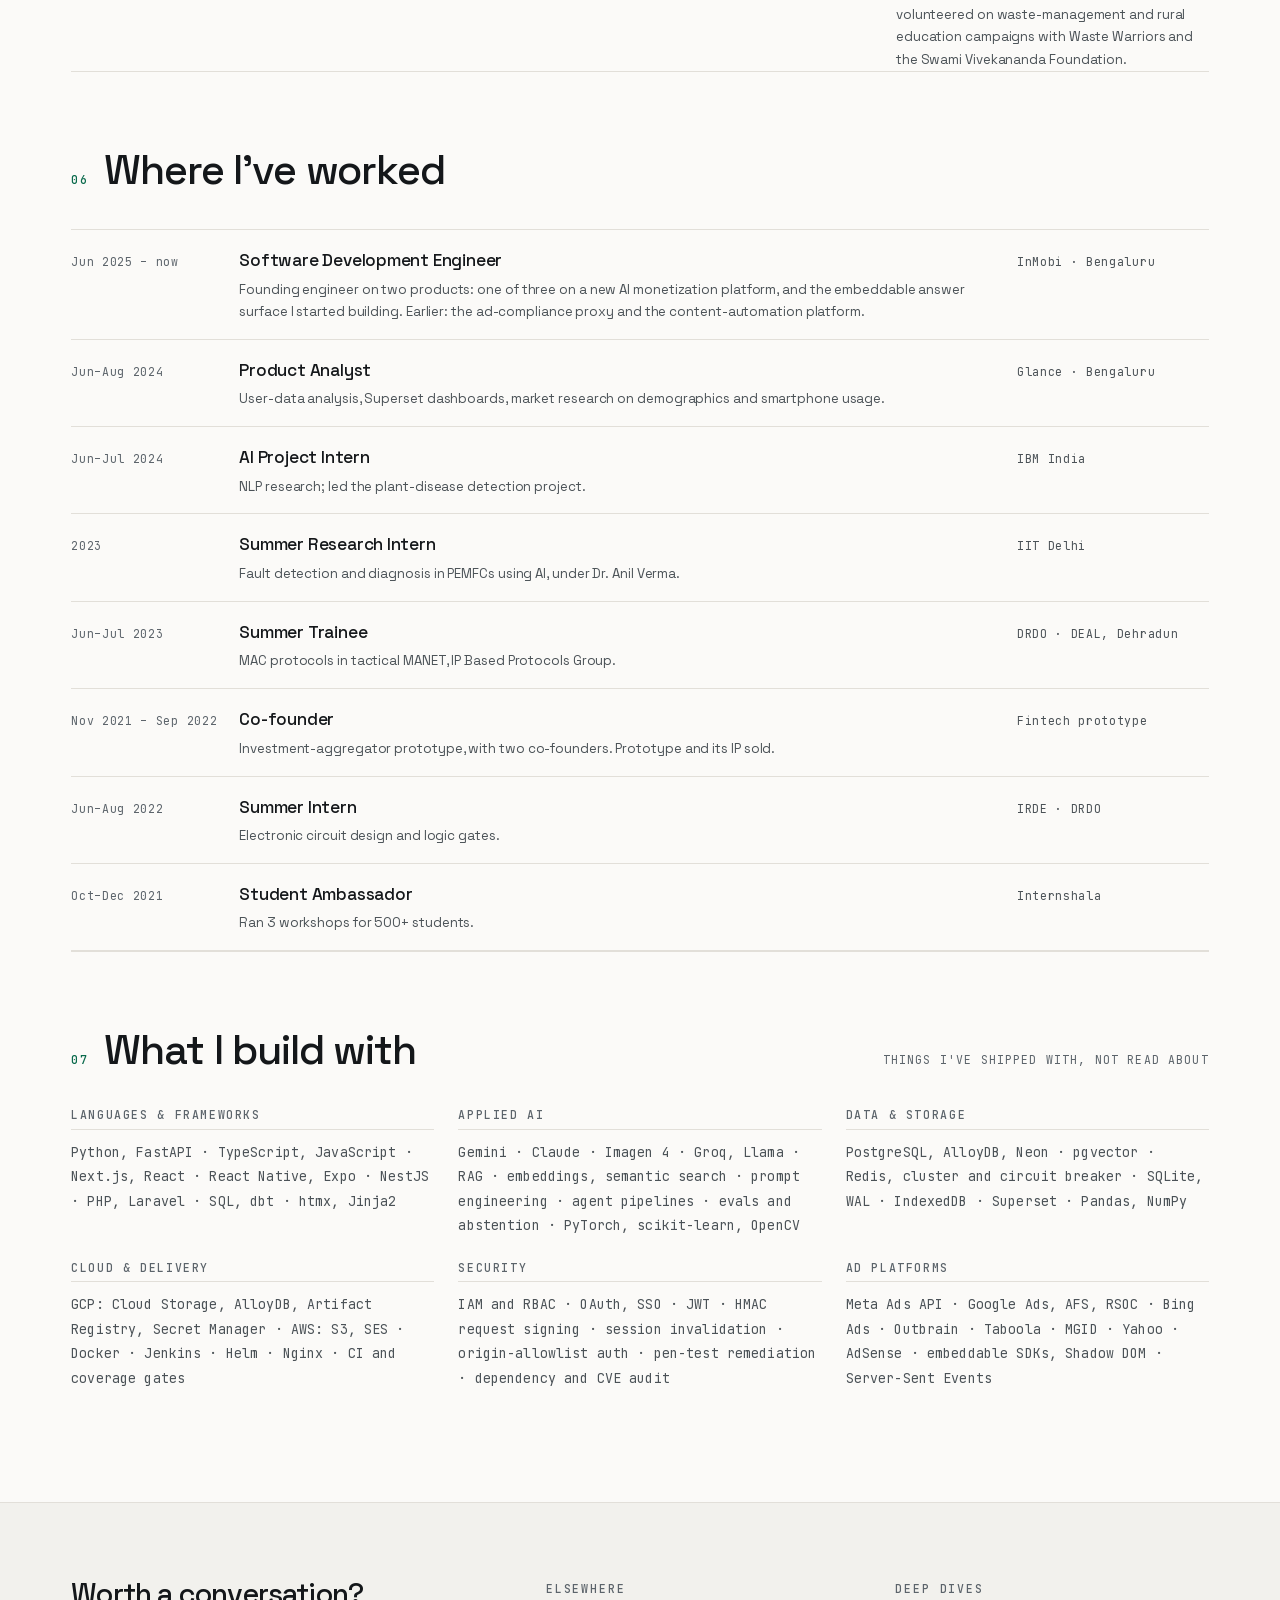
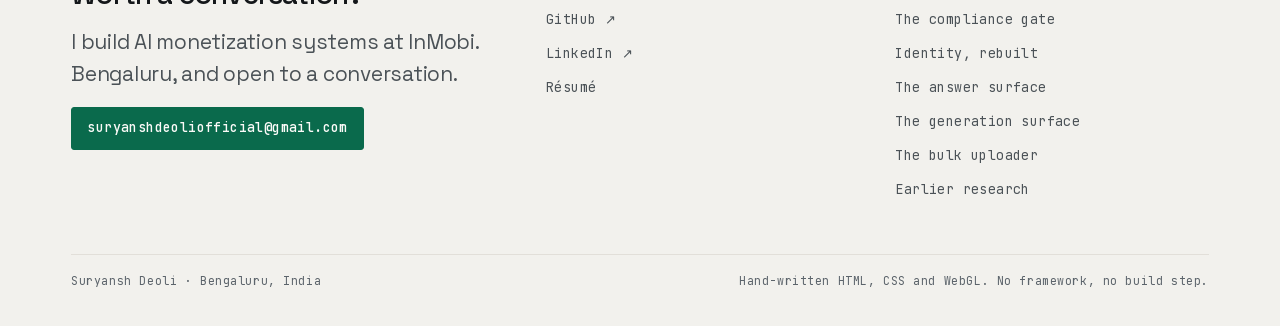
==== commit 3851d877: "Retarget the résumé, drop the sale price, add a profile banner - Removed the $50,000 figure from the" ====
--- a/index.html
+++ b/index.html
@@ -4,7 +4,7 @@
 <meta charset="utf-8">
 <meta name="viewport" content="width=device-width, initial-scale=1">
 <title>Suryansh Deoli — Software Engineer, AI Systems</title>
-<meta name="description" content="Software engineer at InMobi. One of three building a new AI monetization platform from its first commit. Earlier: a co-founded fintech prototype sold for $50,000.">
+<meta name="description" content="Software engineer at InMobi. One of three building a new AI monetization platform from its first commit. Earlier: a fintech prototype co-founded and sold as a student.">
 <meta name="author" content="Suryansh Deoli">
 <link rel="canonical" href="https://suryanshd.github.io/">
 
@@ -12,14 +12,14 @@
 <meta property="og:url" content="https://suryanshd.github.io/">
 <meta property="og:site_name" content="Suryansh Deoli">
 <meta property="og:title" content="Suryansh Deoli — builds AI monetization systems">
-<meta property="og:description" content="From the first commit on a new AI monetization platform at InMobi to a compliance proxy with an LLM in the approval loop. Plus a co-founded $50,000 exit in college.">
+<meta property="og:description" content="From the first commit on a new AI monetization platform at InMobi to a compliance proxy with an LLM in the approval loop. Plus a fintech prototype co-founded and sold as a student.">
 <meta property="og:image" content="https://suryanshd.github.io/assets/img/og.png">
 <meta property="og:image:width" content="1200">
 <meta property="og:image:height" content="630">
 <meta property="og:image:alt" content="Suryansh Deoli — software engineer building AI monetization systems.">
 <meta name="twitter:card" content="summary_large_image">
 <meta name="twitter:title" content="Suryansh Deoli — builds AI monetization systems">
-<meta name="twitter:description" content="From the first commit on a new AI monetization platform at InMobi to a compliance proxy with an LLM in the approval loop. Plus a co-founded $50,000 exit in college.">
+<meta name="twitter:description" content="From the first commit on a new AI monetization platform at InMobi to a compliance proxy with an LLM in the approval loop. Plus a fintech prototype co-founded and sold as a student.">
 <meta name="twitter:image" content="https://suryanshd.github.io/assets/img/og.png">
 
 <meta name="theme-color" content="#fbfaf8" media="(prefers-color-scheme: light)">
@@ -862,13 +862,12 @@
         <div>
           <div class="before__item" data-reveal style="margin-bottom:var(--s-5)">
             <span class="before__when">Co-founder · Nov 2021 – Sep 2022</span>
-            <h3>A fintech prototype, and a $50,000 exit</h3>
+            <h3>A fintech prototype we built and sold</h3>
             <p>
-              We sold the prototype and its IP for <strong>$50,000</strong> while I was still in
-              college. The product was an investment aggregator: crypto, stocks and NFTs managed
-              from one account, with portfolio tracking and personalised insights. I co-founded it
-              in 2021 with two co-founders and owned the market research that told us whether
-              anyone wanted it.
+              <strong>We sold the prototype and its IP</strong> while I was still in college. The
+              product was an investment aggregator: crypto, stocks and NFTs managed from one account,
+              with portfolio tracking and personalised insights. I co-founded it in 2021 with two
+              co-founders and owned the market research that told us whether anyone wanted it.
             </p>
           </div>
 
@@ -984,7 +983,7 @@
         </div>
         <div class="xp__row">
           <span class="xp__when">Nov 2021 – Sep 2022</span>
-          <span class="xp__what"><b>Co-founder</b><span>Investment-aggregator prototype, with two co-founders. Prototype and IP sold for $50,000.</span></span>
+          <span class="xp__what"><b>Co-founder</b><span>Investment-aggregator prototype, with two co-founders. Prototype and its IP sold.</span></span>
           <span class="xp__where">Fintech prototype</span>
         </div>
         <div class="xp__row">
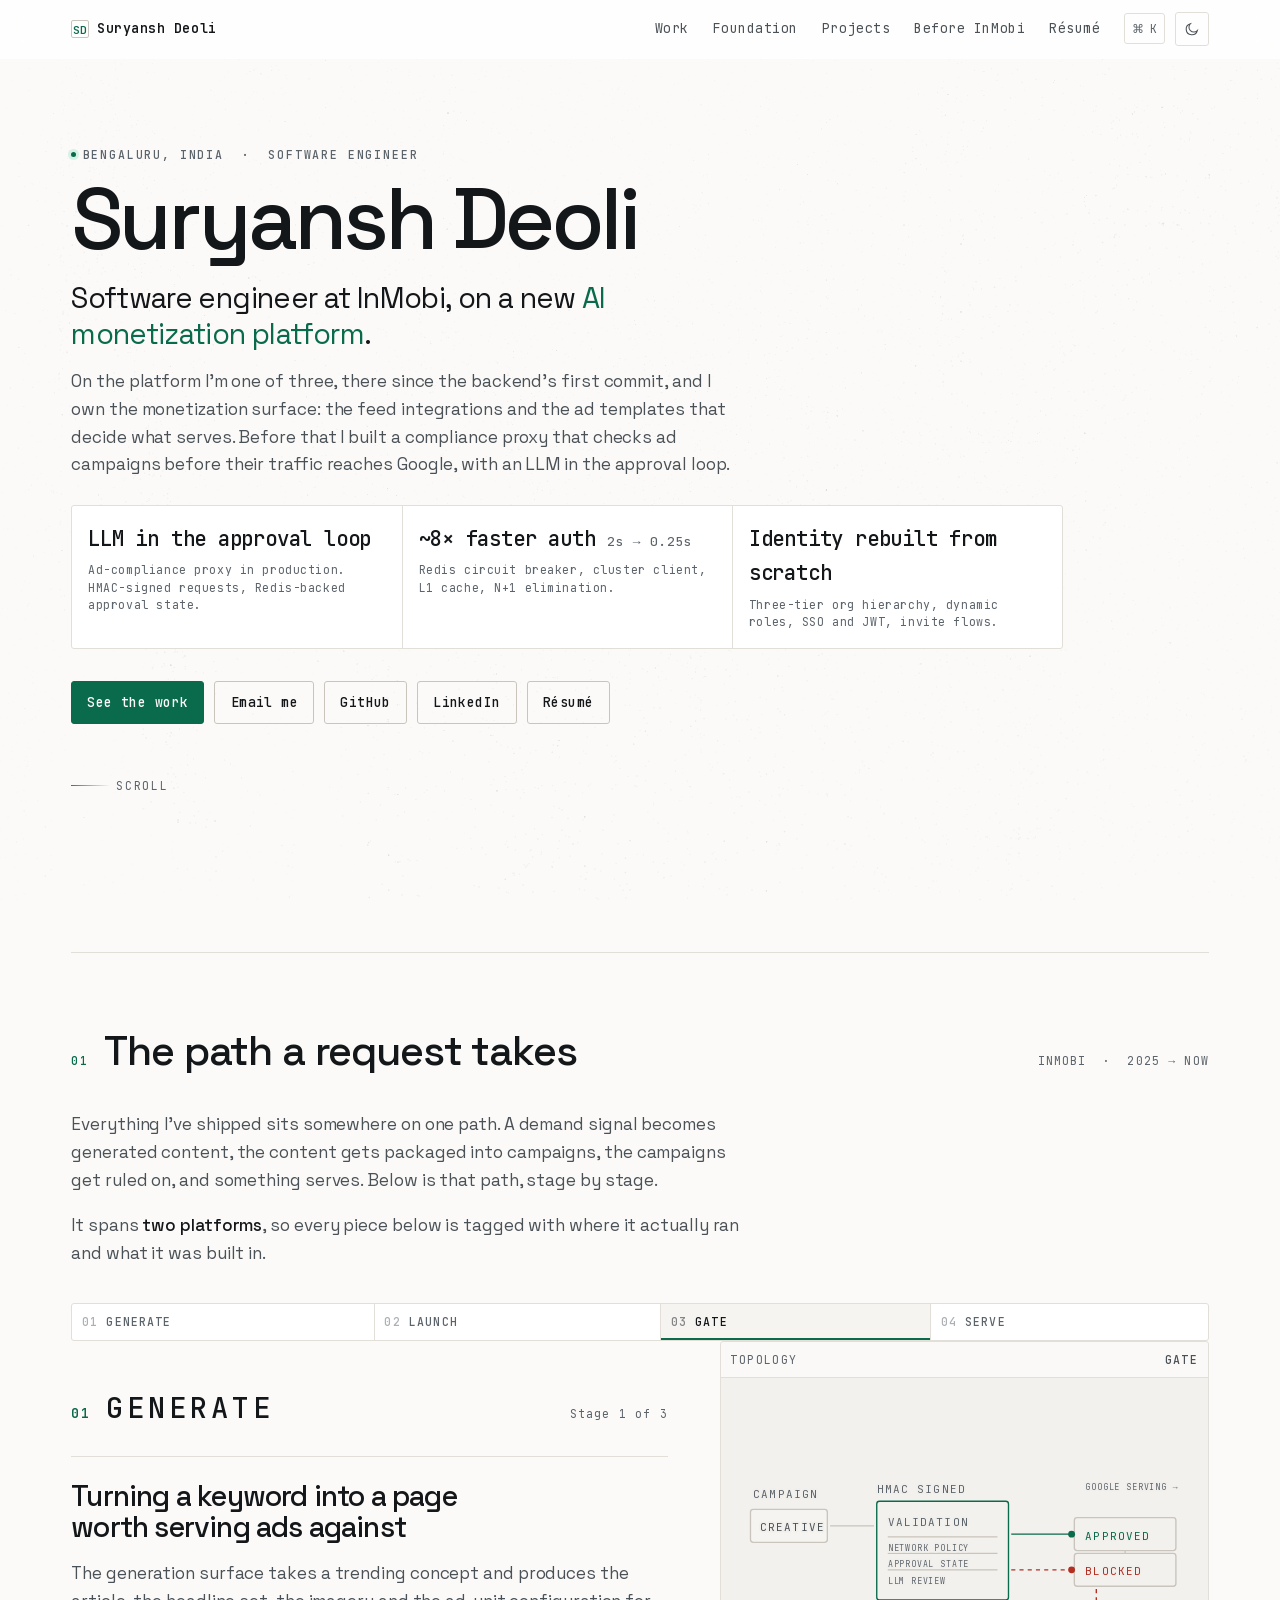
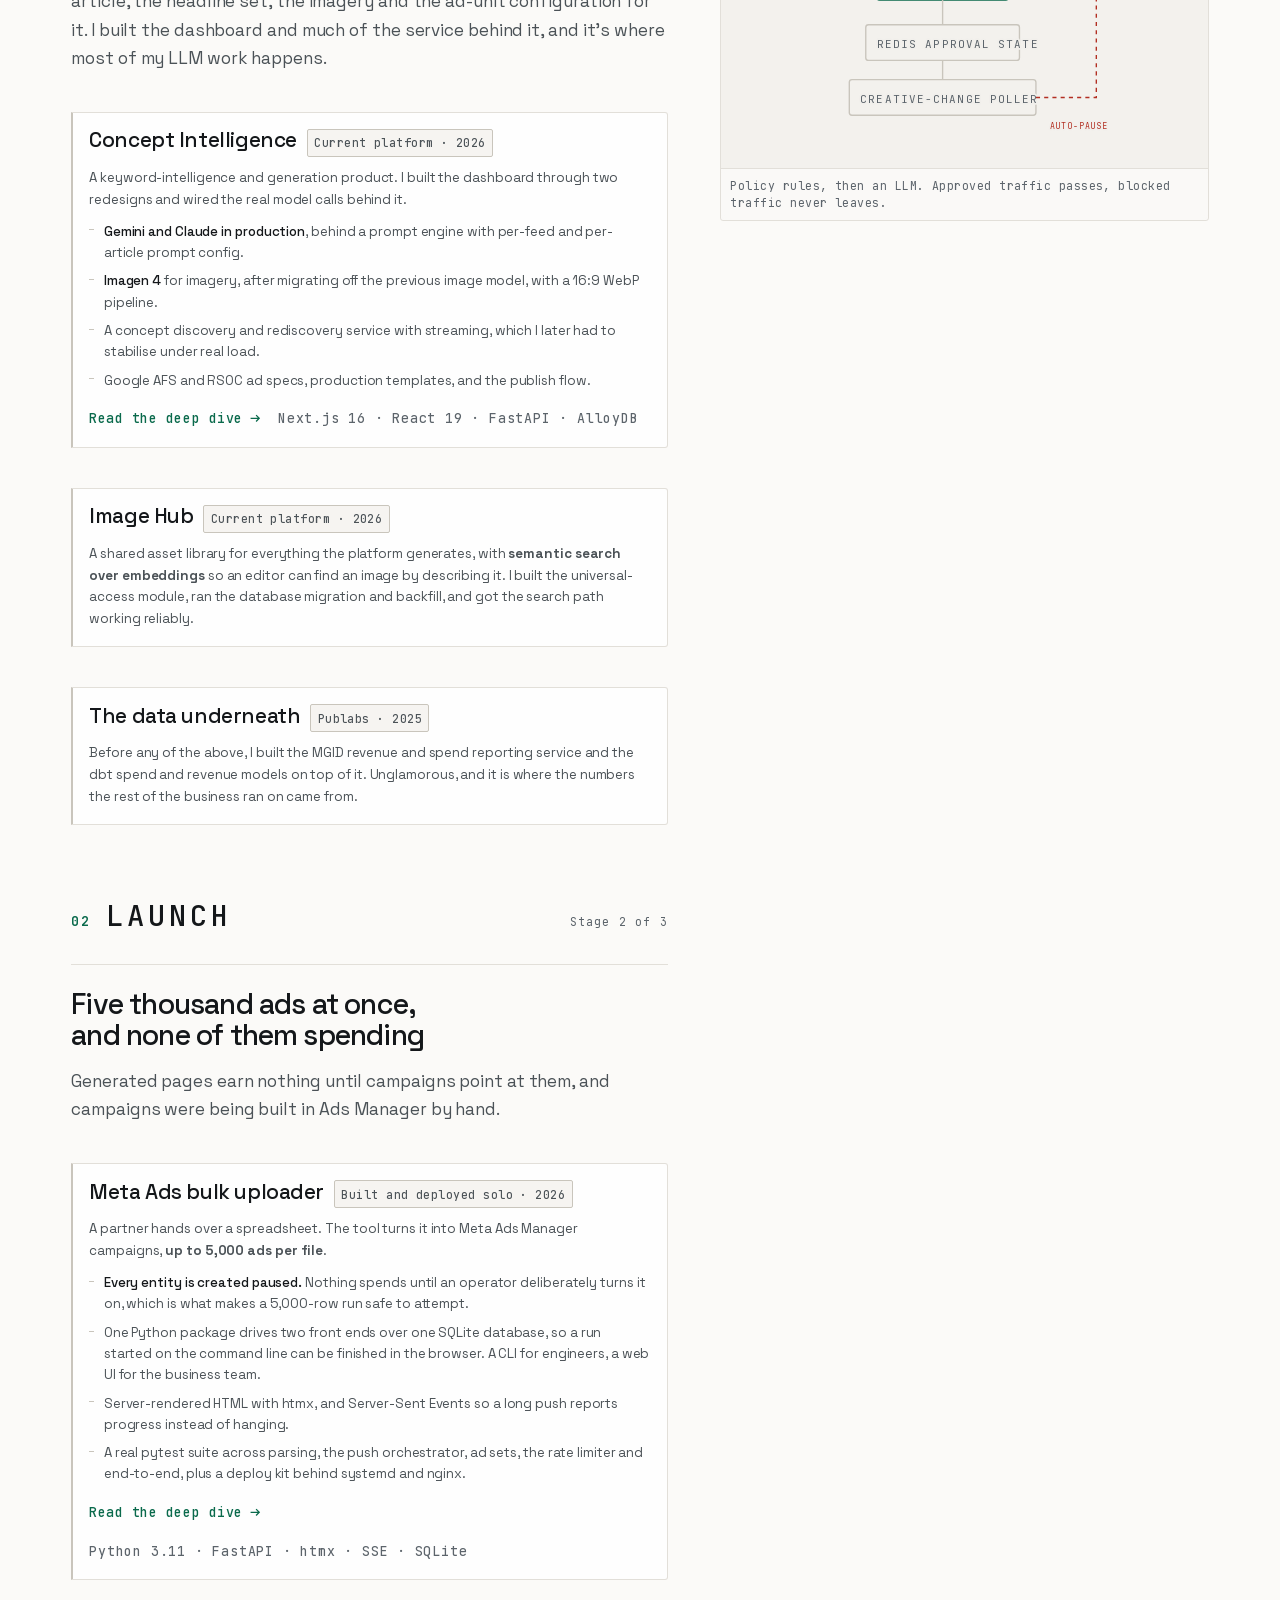
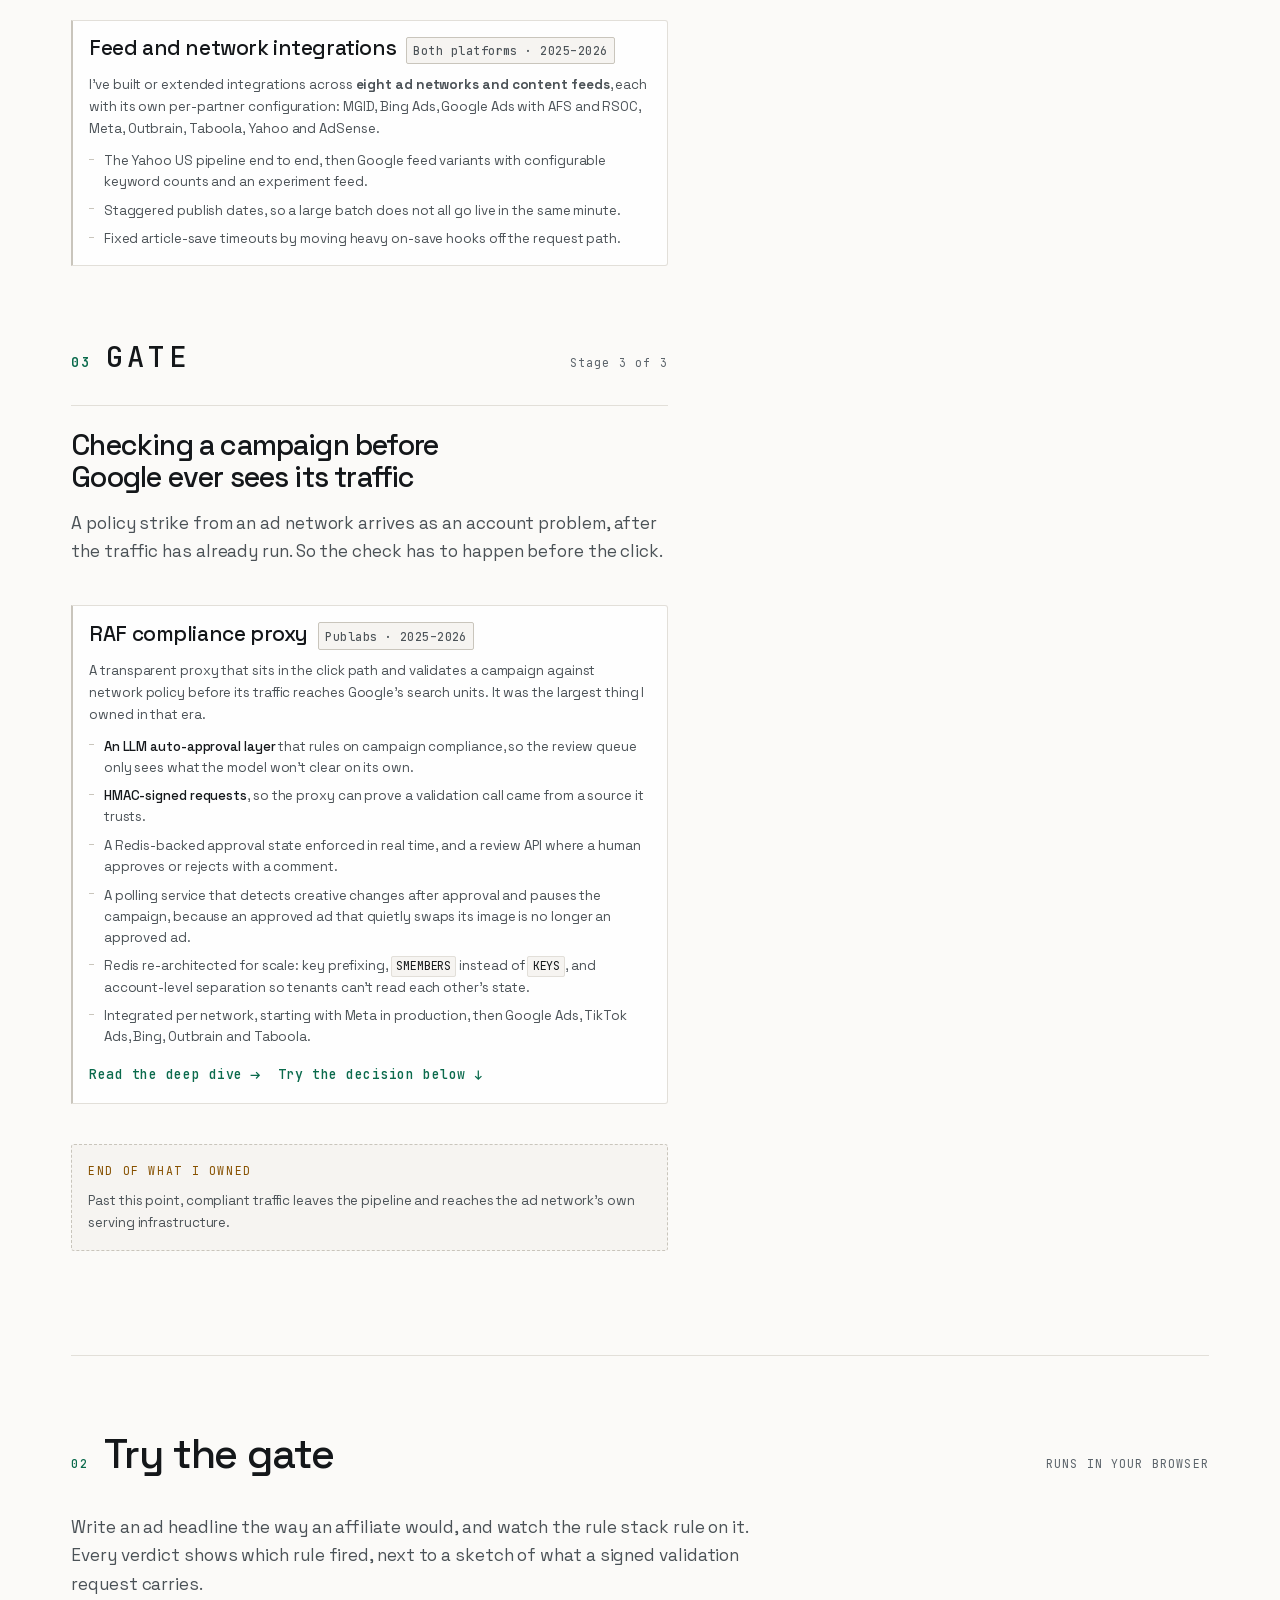
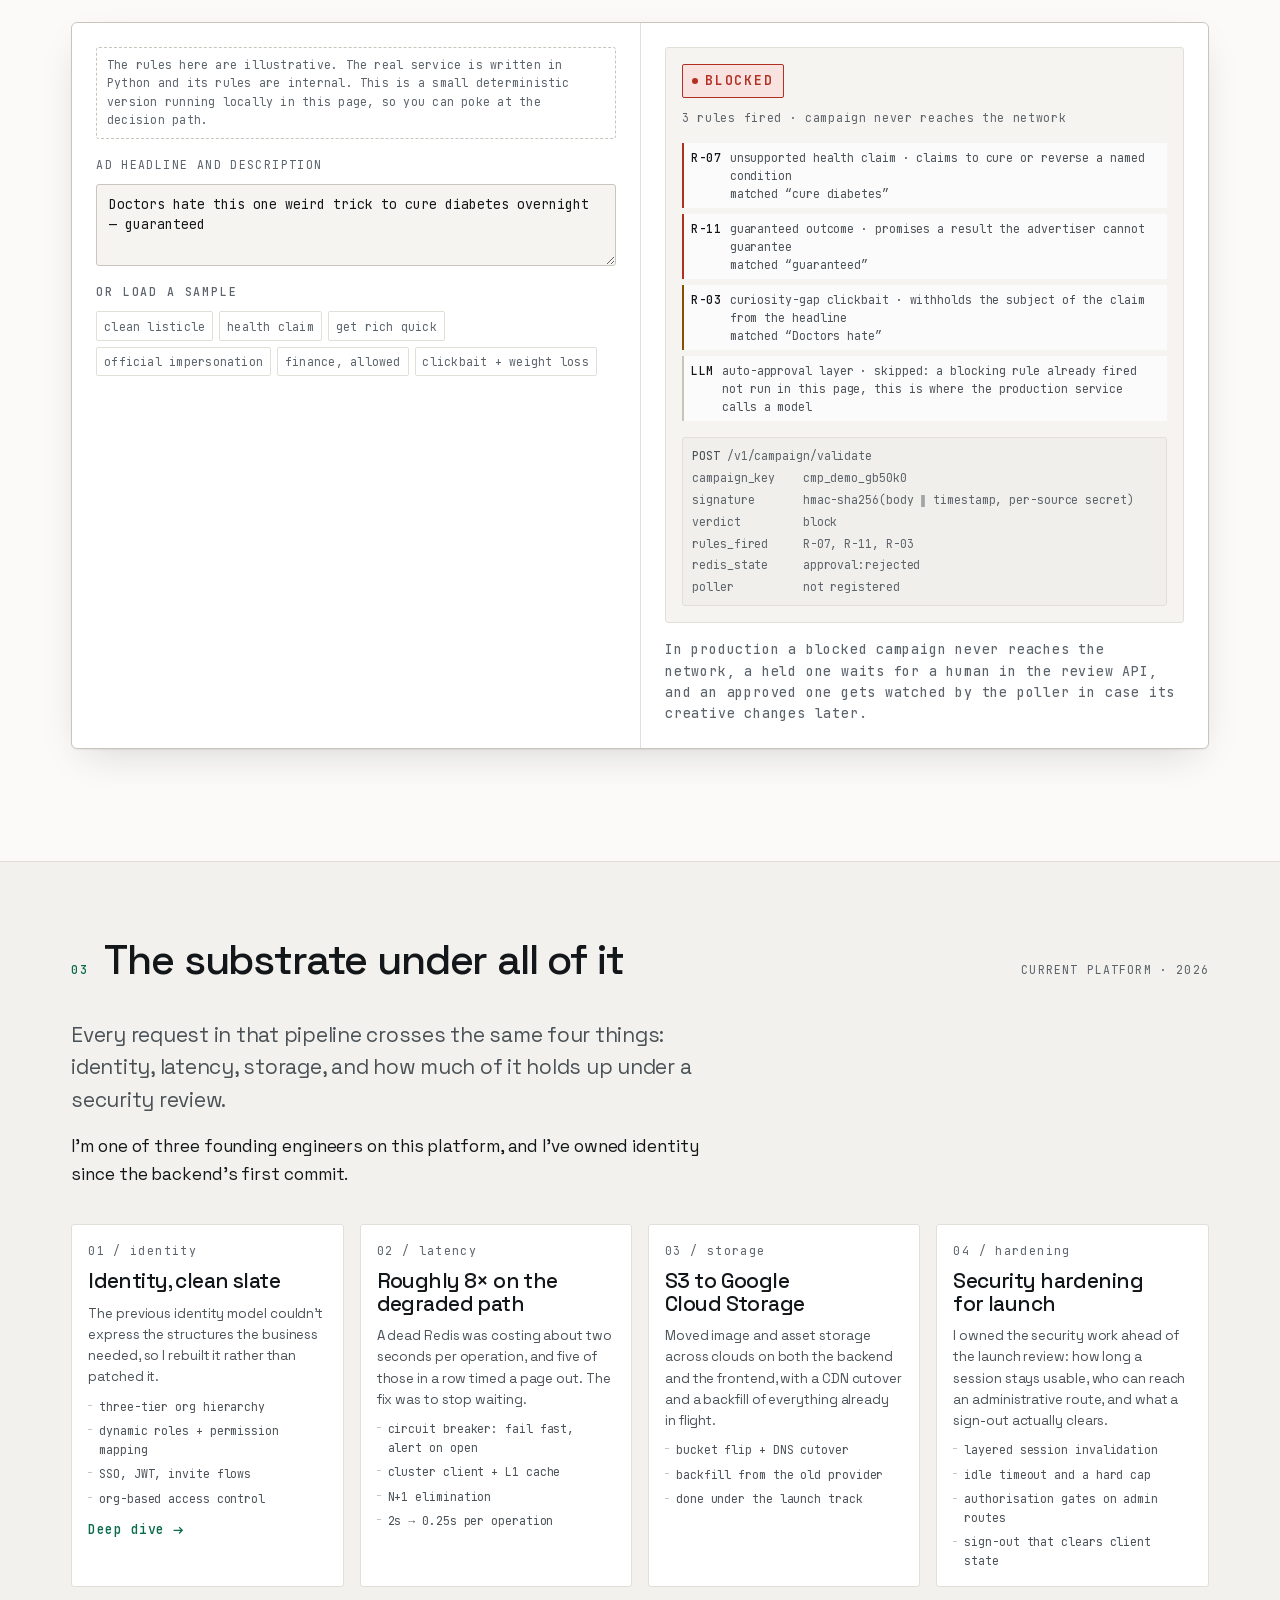
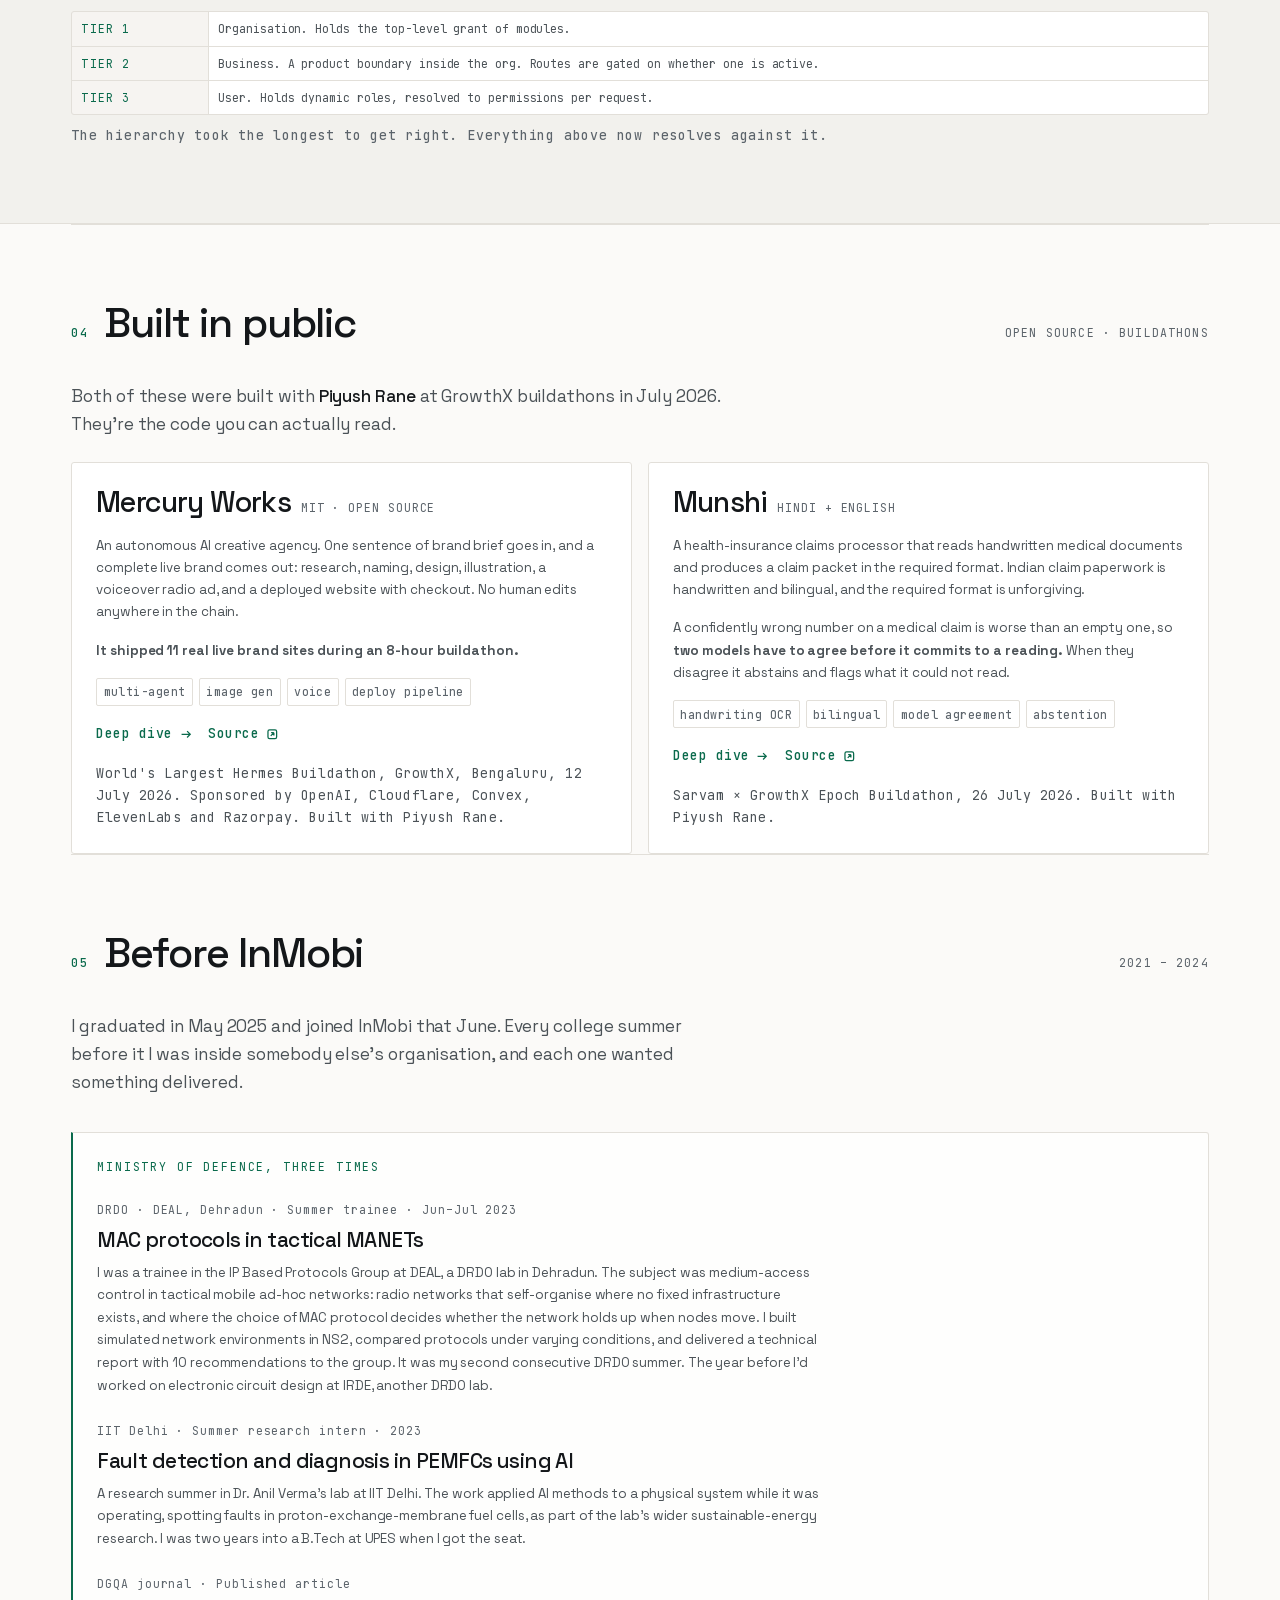
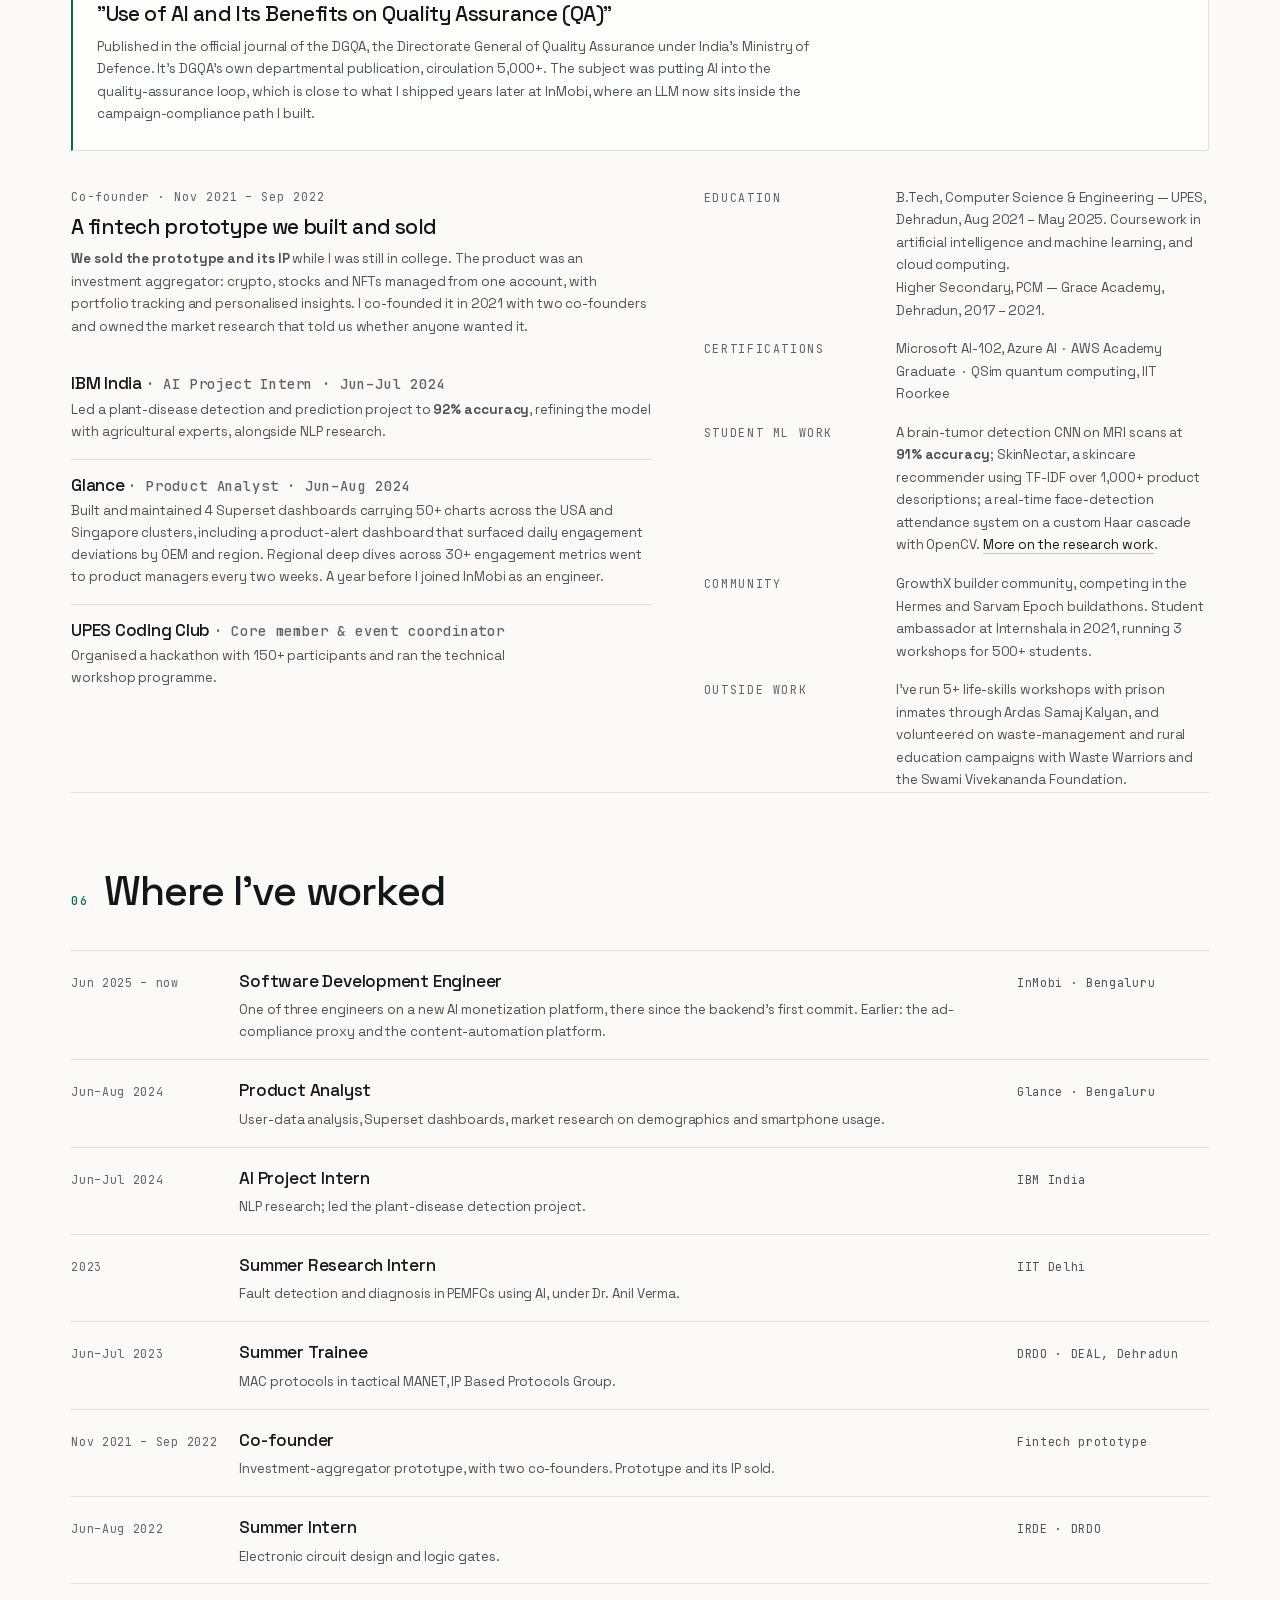
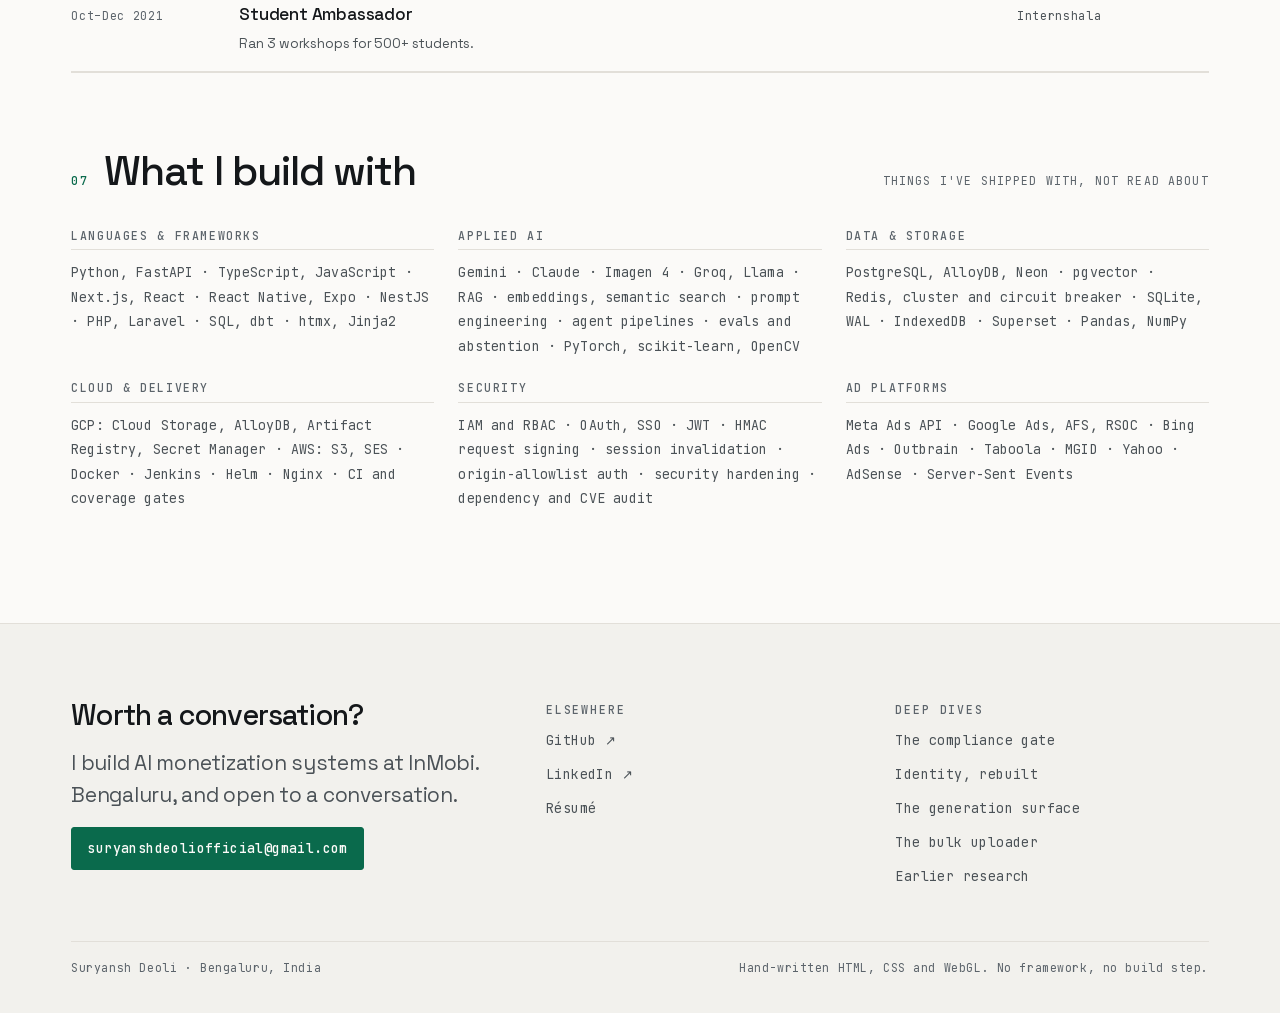
==== commit ce748858: "Remove an unannounced employer product from the public portfolio The site and resume described a sec" ====
--- a/index.html
+++ b/index.html
@@ -100,8 +100,7 @@
       <h1 id="h-name" data-split>Suryansh Deoli</h1>
 
       <p class="hero__role">
-        Software engineer at InMobi. Founding engineer on two products:
-        an <em>AI monetization platform</em>, and the answer surface I started building on top of it.
+        Software engineer at InMobi, on a new <em>AI monetization platform</em>.
       </p>
 
       <p class="hero__lede">
@@ -156,7 +155,7 @@
           something serves. Below is that path, stage by stage.
         </p>
         <p>
-          It spans <strong>two platforms and a prototype</strong>, so every piece below is tagged with
+          It spans <strong>two platforms</strong>, so every piece below is tagged with
           where it actually ran and what it was built in.
         </p>
       </div>
@@ -176,7 +175,7 @@
             <div class="stage__head">
               <span class="stage__num">01</span>
               <h3 class="stage__name">Generate</h3>
-              <span class="stage__of">Stage 1 of 4</span>
+              <span class="stage__of">Stage 1 of 3</span>
             </div>
             <h3>Turning a keyword into a page worth serving ads against</h3>
             <div class="stage__body">
@@ -241,7 +240,7 @@
             <div class="stage__head">
               <span class="stage__num">02</span>
               <h3 class="stage__name">Launch</h3>
-              <span class="stage__of">Stage 2 of 4</span>
+              <span class="stage__of">Stage 2 of 3</span>
             </div>
             <h3>Five thousand ads at once, and none of them spending</h3>
             <div class="stage__body">
@@ -297,7 +296,7 @@
             <div class="stage__head">
               <span class="stage__num">03</span>
               <h3 class="stage__name">Gate</h3>
-              <span class="stage__of">Stage 3 of 4</span>
+              <span class="stage__of">Stage 3 of 3</span>
             </div>
             <h3>Checking a campaign before Google ever sees its traffic</h3>
             <div class="stage__body">
@@ -337,56 +336,13 @@
               <div class="boundary">
                 <span class="boundary__tag">End of what I owned</span>
                 <p>
-                  Past this point, compliant traffic reaches Google's serving infrastructure. That
-                  is the one stage of this pipeline I didn't own, and it's the reason the next
-                  stage exists.
+                  Past this point, compliant traffic leaves the pipeline and reaches the ad
+                  network's own serving infrastructure.
                 </p>
               </div>
             </div>
           </article>
 
-          <!-- ---------------- 04 SERVE ---------------- -->
-          <article class="stage" id="stage-serve" data-stage="3" data-viz-mode="serve">
-            <div class="stage__head">
-              <span class="stage__num">04</span>
-              <h3 class="stage__name">Serve</h3>
-              <span class="stage__of">Stage 4 of 4</span>
-            </div>
-            <h3>So I started building the serve layer</h3>
-            <div class="stage__body">
-              <p>
-                If the answer surface is where attention is going, then the ad units belong inside the
-                answer. I built the proof of concept for that from scratch, and it became a second
-                product. <strong>I started the build and I'm a founding engineer on it.</strong>
-              </p>
-
-              <div class="sys">
-                <div class="sys__top">
-                  <h4>Embeddable AI answer surface</h4>
-                  <span class="tag tag--era">Second product · in development</span>
-                </div>
-                <p>
-                  A publisher drops in one <code>&lt;script&gt;</code> tag and gets an answer
-                  surface on their own site, monetised with ad units placed inside the answer.
-                </p>
-                <ul>
-                  <li><b>Retrieval-augmented against a per-partner content manifest</b>, with embeddings-based relevance scoring, so answers are grounded in that publisher's own pages.</li>
-                  <li><b>Closed Shadow DOM</b>, so the publisher's CSS and the widget's CSS cannot reach each other. On someone else's site that isn't a nice-to-have.</li>
-                  <li><b>Origin-allowlist auth</b> on partner key plus browser origin. A leaked key used from a domain that isn't on the list gets a 403. An admin can rotate a key and invalidate open sessions, or switch a partner off.</li>
-                  <li>Eight ad placements across search, display and affiliate stacks, each one toggleable per partner from a config API.</li>
-                  <li>An admin console for partner registration and embed-snippet generation, with theme inheritance that reads the host page's fonts and colours.</li>
-                  <li>A deliberately hostile demo site, built to fail the origin check, so the 403 is
-                  something you can watch happen.</li>
-                </ul>
-                <div class="sys__foot">
-                  <a class="arrow-link" href="work/answer-surface.html">Read the deep dive
-                    <svg viewBox="0 0 16 16" fill="none" stroke="currentColor" stroke-width="1.6" aria-hidden="true"><path d="M2 8h11M9 4l4 4-4 4"/></svg>
-                  </a>
-                  <span class="mono" style="color:var(--ink-3)">Vanilla JS · closed Shadow DOM · FastAPI · embeddings</span>
-                </div>
-              </div>
-            </div>
-          </article>
 
         </div><!-- /pipe__col -->
 
@@ -503,39 +459,6 @@
                 </svg>
               </div>
 
-              <div class="schem__fig" data-fig="3">
-                <svg viewBox="0 0 320 200" role="img">
-                  <text x="6" y="20">partner page</text>
-                  <rect class="s-box" x="4" y="26" width="200" height="164" rx="2"/>
-                  <text x="12" y="44" style="font-size:6px">host css cannot reach in</text>
-                  <rect class="s-box s-box--live" x="14" y="52" width="180" height="128" rx="2"/>
-                  <text x="22" y="68">closed shadow dom</text>
-                  <rect class="s-fill" x="22" y="76" width="164" height="30" rx="2"/>
-                  <text x="30" y="95" style="fill:var(--ink-2)">answer</text>
-                  <g>
-                    <rect class="s-box" x="22" y="112" width="38" height="14" rx="1"/><text x="26" y="122" style="font-size:5px">ad 1</text>
-                    <rect class="s-box" x="64" y="112" width="38" height="14" rx="1"/><text x="68" y="122" style="font-size:5px">ad 2</text>
-                    <rect class="s-box" x="106" y="112" width="38" height="14" rx="1"/><text x="110" y="122" style="font-size:5px">ad 3</text>
-                    <rect class="s-box" x="148" y="112" width="38" height="14" rx="1"/><text x="152" y="122" style="font-size:5px">ad 4</text>
-                    <rect class="s-box" x="22" y="132" width="38" height="14" rx="1"/><text x="26" y="142" style="font-size:5px">ad 5</text>
-                    <rect class="s-box" x="64" y="132" width="38" height="14" rx="1"/><text x="68" y="142" style="font-size:5px">ad 6</text>
-                    <rect class="s-box" x="106" y="132" width="38" height="14" rx="1"/><text x="110" y="142" style="font-size:5px">ad 7</text>
-                    <rect class="s-box" x="148" y="132" width="38" height="14" rx="1"/><text x="152" y="142" style="font-size:5px">ad 8</text>
-                  </g>
-                  <text x="22" y="164" style="font-size:6px">toggleable per partner</text>
-                  <path class="s-line s-line--pass" d="M204 96h34"/>
-                  <rect class="s-box" x="240" y="60" width="76" height="34" rx="2"/>
-                  <text x="248" y="74">origin</text>
-                  <text x="248" y="86">allowlist</text>
-                  <path class="s-line" d="M278 94v10"/>
-                  <rect class="s-box" x="240" y="104" width="76" height="34" rx="2"/>
-                  <text x="248" y="118">manifest</text>
-                  <text x="248" y="130" style="font-size:6px">+ embeddings</text>
-                  <path class="s-line s-line--block" d="M238 96h-34"/>
-                  <text x="240" y="156" style="font-size:6px;fill:var(--block)">bad origin → 403</text>
-                  <circle class="s-dot" cx="238" cy="96" r="2.5"/>
-                </svg>
-              </div>
 
             </div>
             <p class="schem__cap" id="schem-cap">The generation surface: one concept in, an article, headline set, imagery and ad spec out.</p>
@@ -641,9 +564,9 @@
       <div class="found__grid">
         <article class="found__card" data-reveal>
           <span class="found__num">01 / identity</span>
-          <h3>IAM v3, clean slate</h3>
+          <h3>Identity, clean slate</h3>
           <p>
-            The previous identity model couldn't express the customer shape we needed, so I rebuilt
+            The previous identity model couldn't express the structures the business needed, so I rebuilt
             it rather than patched it.
           </p>
           <ul>
@@ -958,7 +881,7 @@
       <div class="xp">
         <div class="xp__row">
           <span class="xp__when">Jun 2025 – now</span>
-          <span class="xp__what"><b>Software Development Engineer</b><span>Founding engineer on two products: one of three on a new AI monetization platform, and the embeddable answer surface I started building. Earlier: the ad-compliance proxy and the content-automation platform.</span></span>
+          <span class="xp__what"><b>Software Development Engineer</b><span>One of three engineers on a new AI monetization platform, there since the backend&rsquo;s first commit. Earlier: the ad-compliance proxy and the content-automation platform.</span></span>
           <span class="xp__where">InMobi · Bengaluru</span>
         </div>
         <div class="xp__row">
@@ -1029,11 +952,11 @@
         </div>
         <div class="stack-col">
           <h3>Security</h3>
-          <p>IAM and RBAC · OAuth, SSO · JWT · HMAC request signing · session invalidation · origin-allowlist auth · pen-test remediation · dependency and CVE audit</p>
+          <p>IAM and RBAC · OAuth, SSO · JWT · HMAC request signing · session invalidation · origin-allowlist auth · security hardening · dependency and CVE audit</p>
         </div>
         <div class="stack-col">
           <h3>Ad platforms</h3>
-          <p>Meta Ads API · Google Ads, AFS, RSOC · Bing Ads · Outbrain · Taboola · MGID · Yahoo · AdSense · embeddable SDKs, Shadow DOM · Server-Sent Events</p>
+          <p>Meta Ads API · Google Ads, AFS, RSOC · Bing Ads · Outbrain · Taboola · MGID · Yahoo · AdSense · Server-Sent Events</p>
         </div>
       </div>
     </div>
@@ -1064,7 +987,6 @@
         <div class="ftr__list">
           <a href="work/compliance-gate.html">The compliance gate</a>
           <a href="work/identity.html">Identity, rebuilt</a>
-          <a href="work/answer-surface.html">The answer surface</a>
           <a href="work/generation-surface.html">The generation surface</a>
           <a href="work/bulk-uploader.html">The bulk uploader</a>
           <a href="work/earlier-research.html">Earlier research</a>
--- a/assets/css/base.css
+++ b/assets/css/base.css
@@ -615,3 +615,37 @@
 @media print {
   .hdr, .pal, .skip, canvas, .no-print { display: none !important; }
 }
+
+/* ---------- forced / increased contrast ------------------------------------
+   Some readers run the OS at increased contrast, and some browsers force their
+   own palette. Hairline borders and tertiary greys are the first thing to
+   disappear in both cases, so strengthen the structure rather than let the
+   layout dissolve.                                                          */
+@media (prefers-contrast: more) {
+  :root {
+    --ink-2: var(--ink);
+    --ink-3: var(--ink);
+    --line: var(--line-strong);
+  }
+  .tag, .sys, .found__card, .card, .facts__cell, .decision, .retro,
+  .verdict, .trace, .rail__seg, .proof__cell { border-color: var(--ink-3); }
+  .link, .prose a, .quiet__v a { border-bottom-width: 2px; }
+  :focus-visible { outline-width: 3px; }
+}
+
+@media (forced-colors: active) {
+  /* Let the forced palette through, but keep the structure legible: borders
+     have to be drawn in a system colour or they vanish entirely. */
+  .tag, .sys, .found__card, .card, .facts__cell, .decision, .retro,
+  .verdict, .trace, .rail__seg, .proof__cell, .schem, .fig, .tiers,
+  .case__nav a, .btn, .icon-btn, .kbd-btn {
+    border: 1px solid CanvasText;
+  }
+  #viz { display: none; }
+  .found, .ftr { background: Canvas; }
+  :focus-visible { outline: 3px solid Highlight; }
+  .verdict__badge, .verdict__rule { forced-color-adjust: none; }
+}
+
+/* Hyphenated compounds that must not break across a line. */
+.nb { white-space: nowrap; }
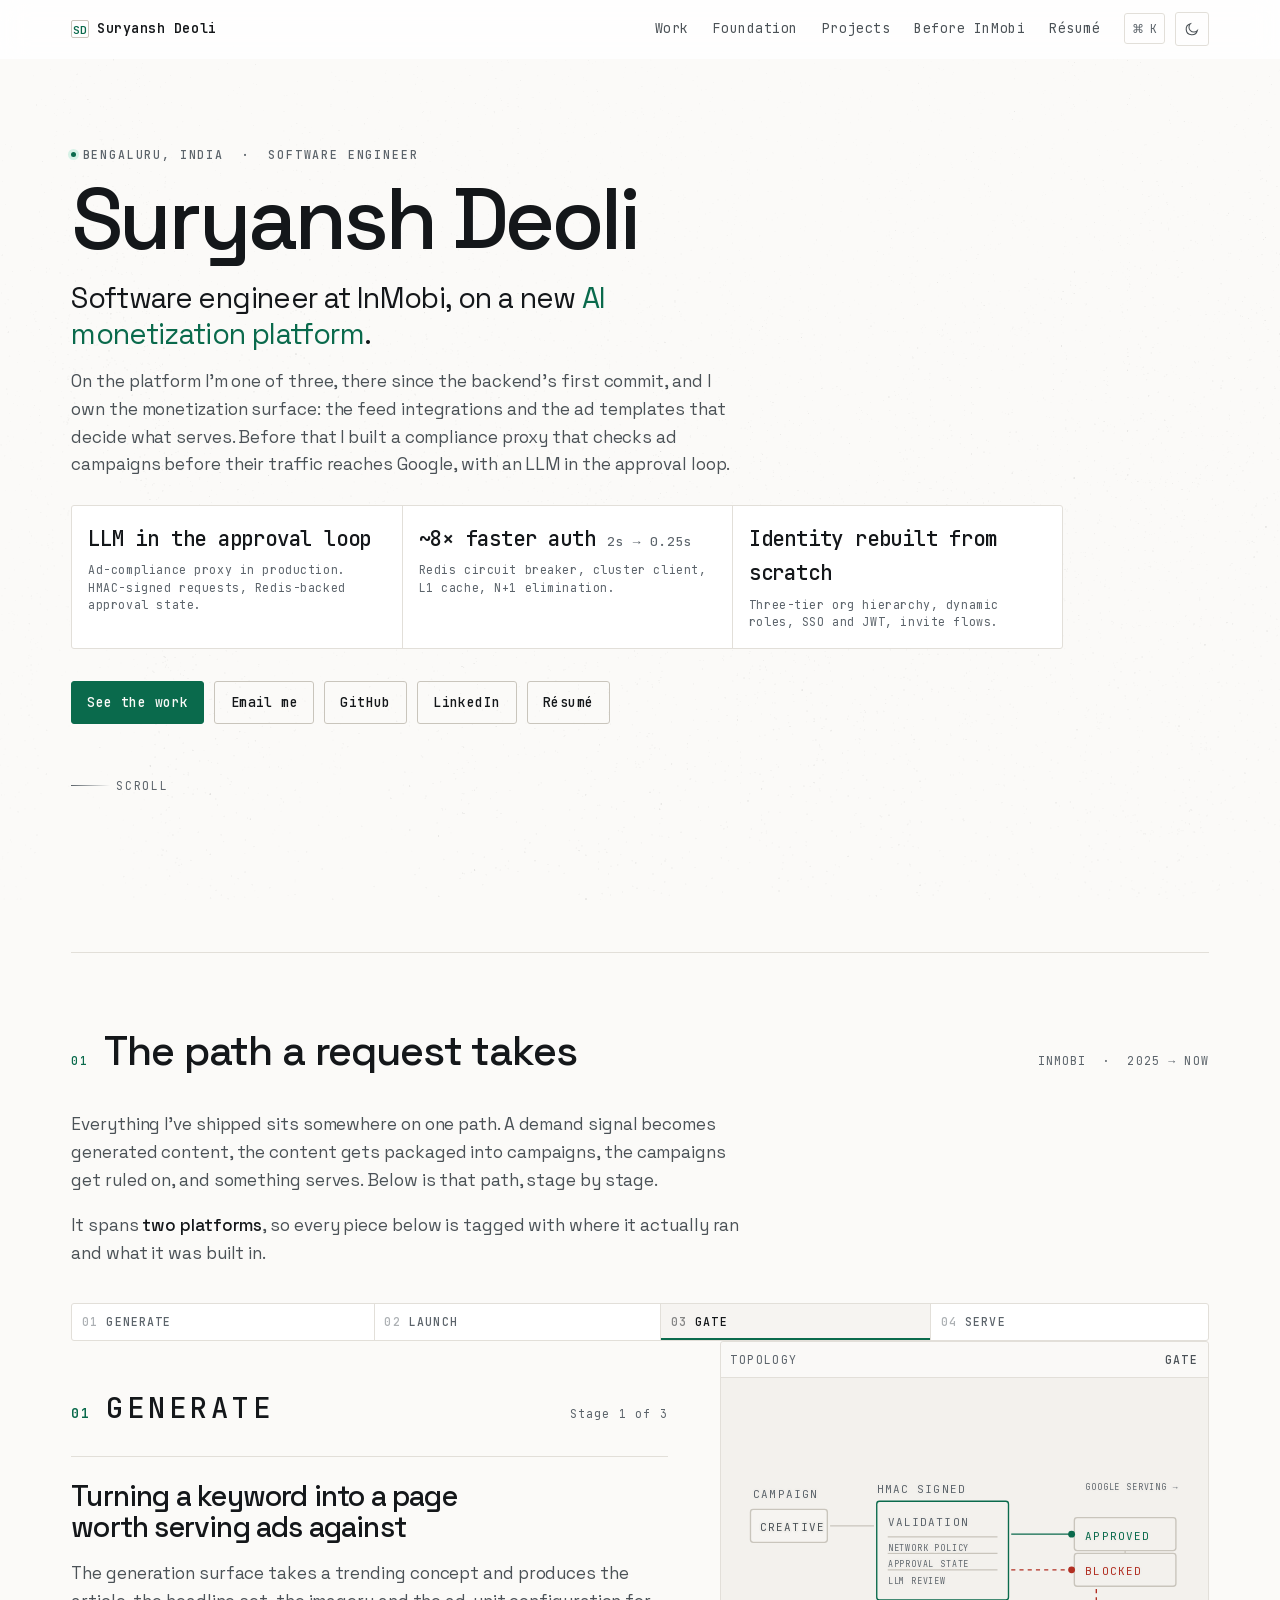
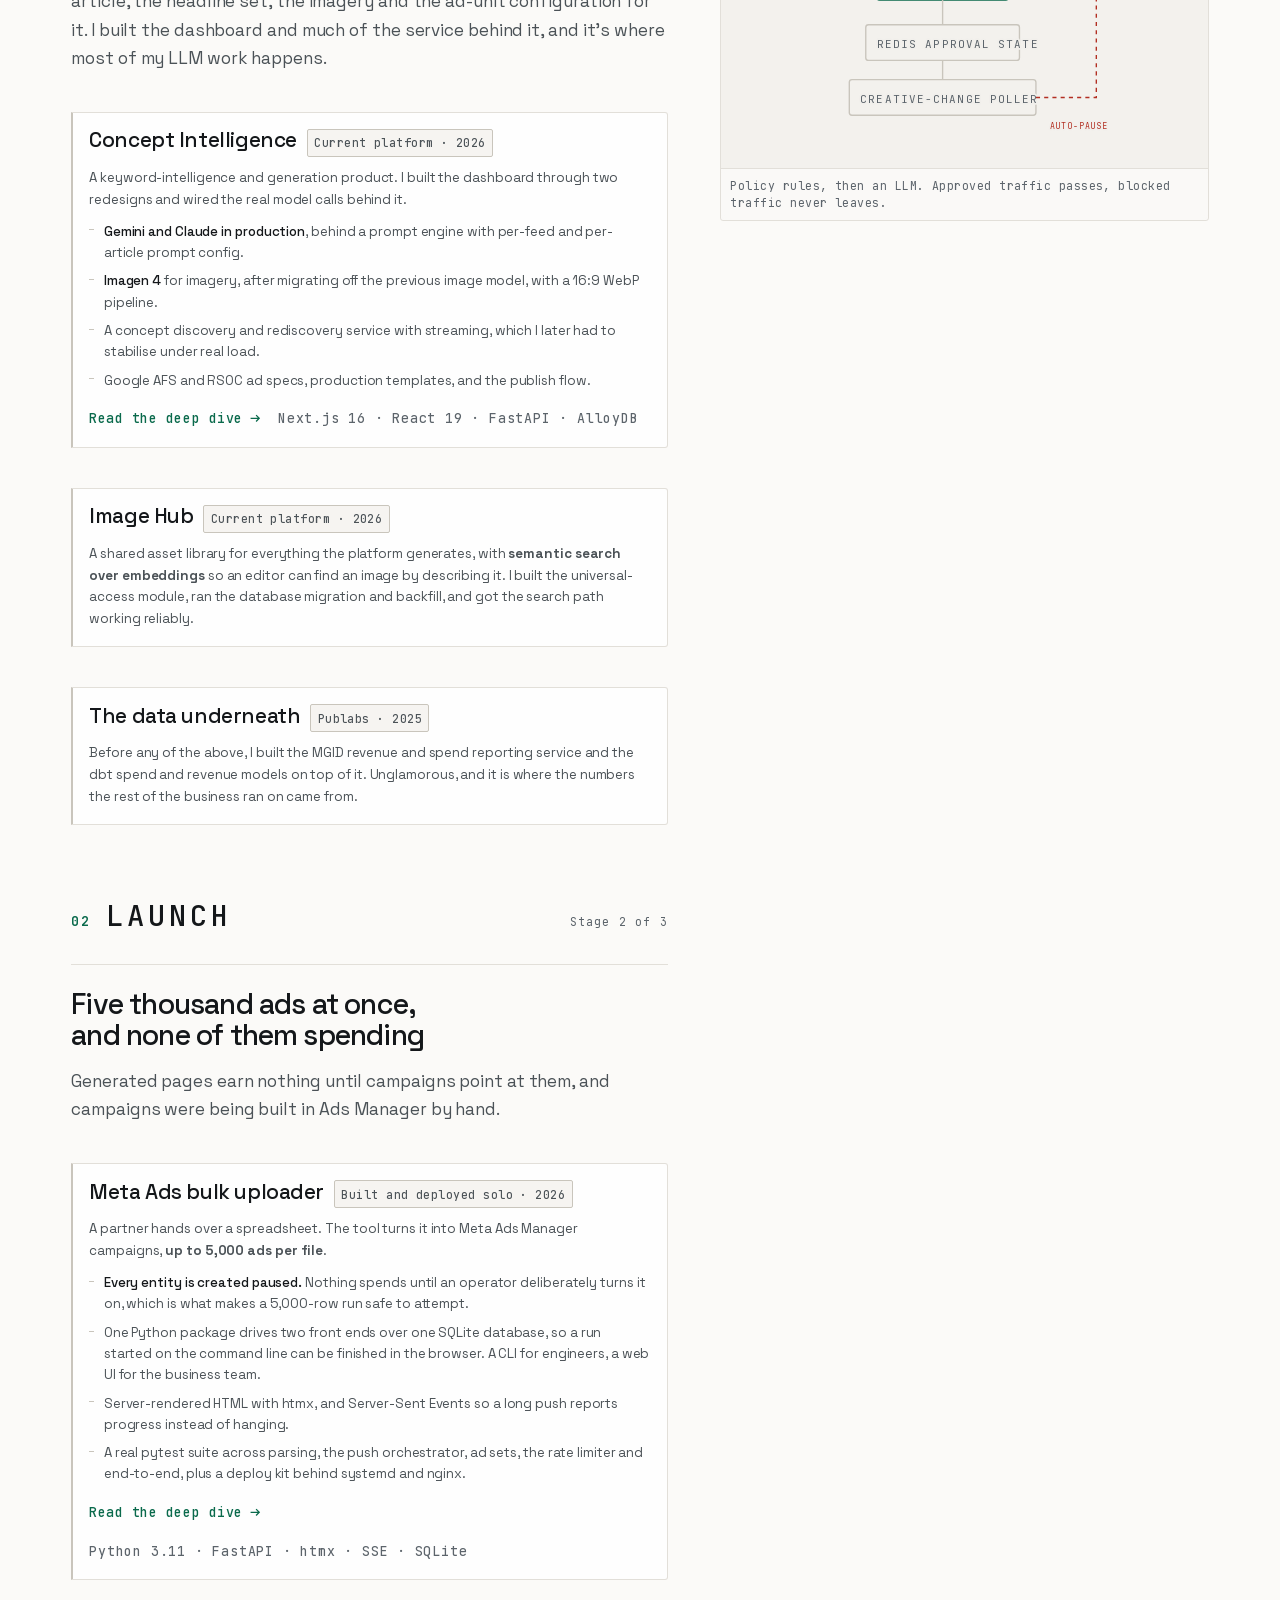
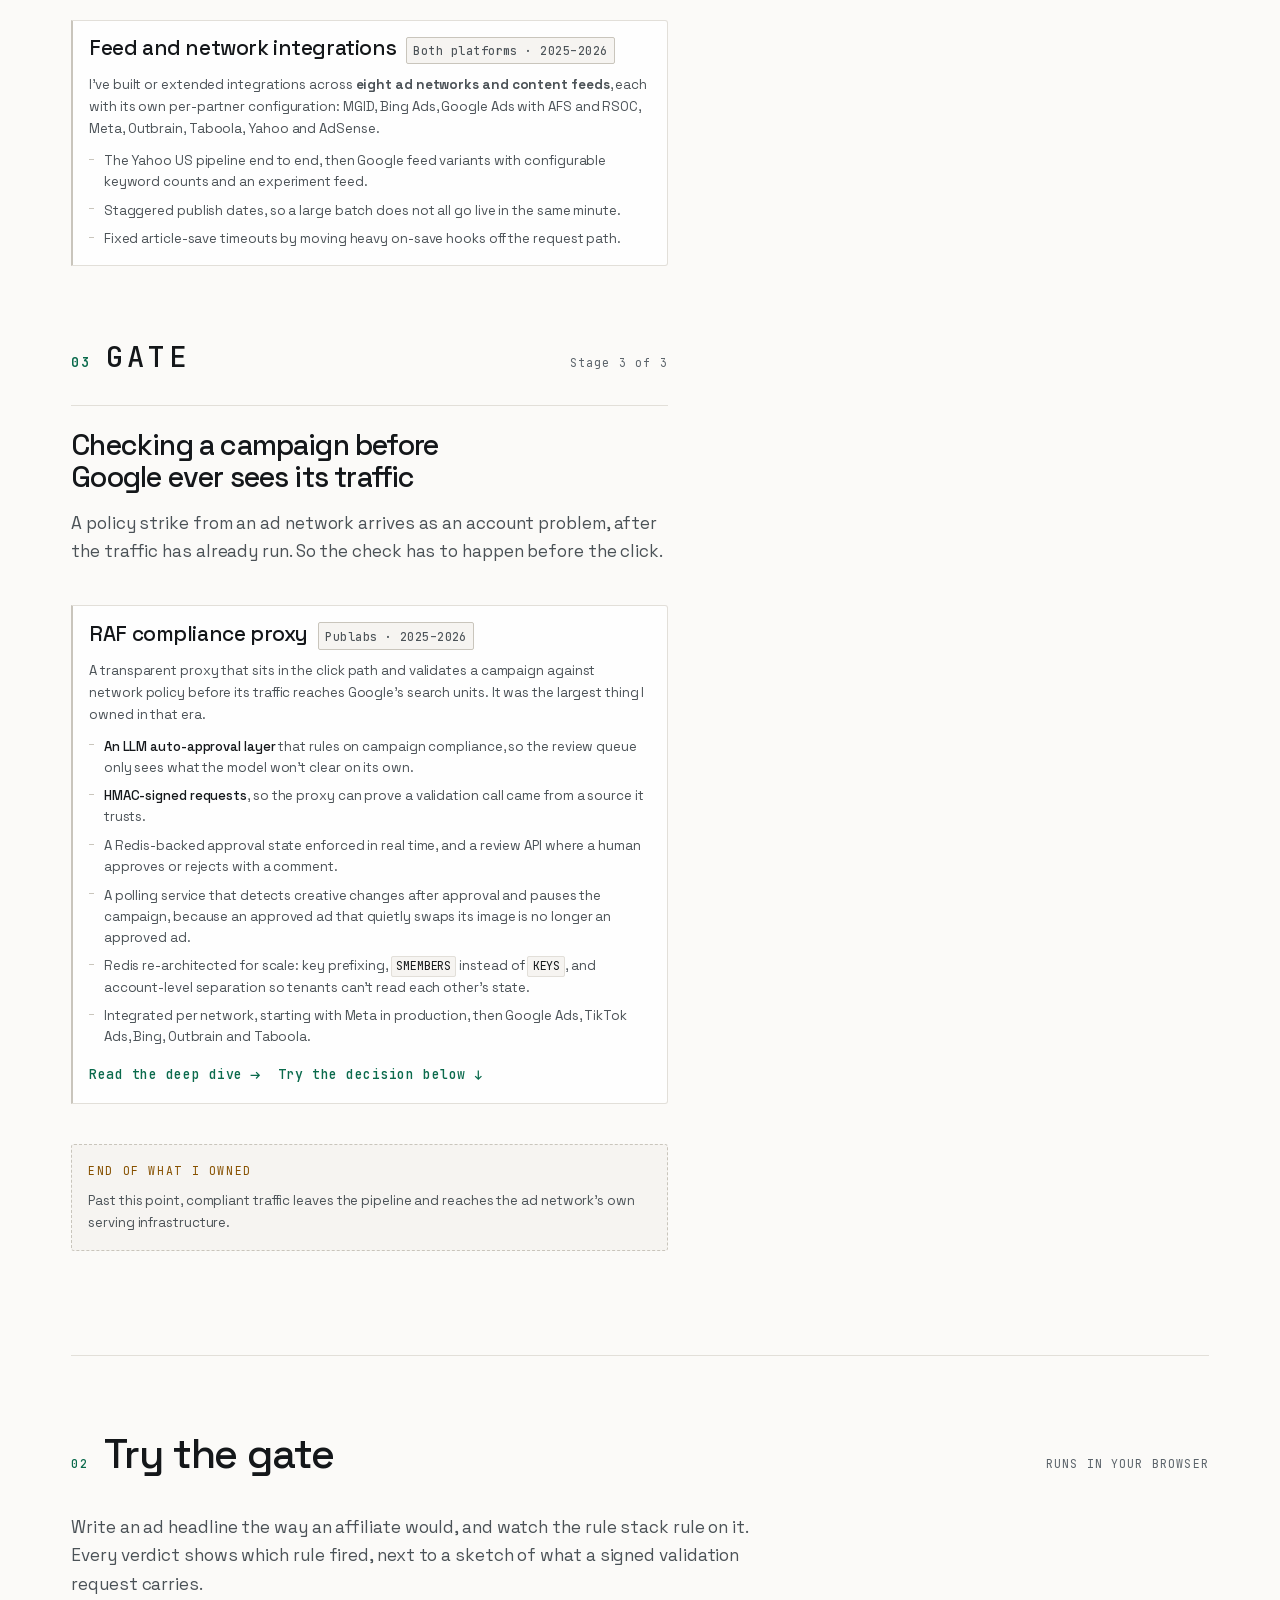
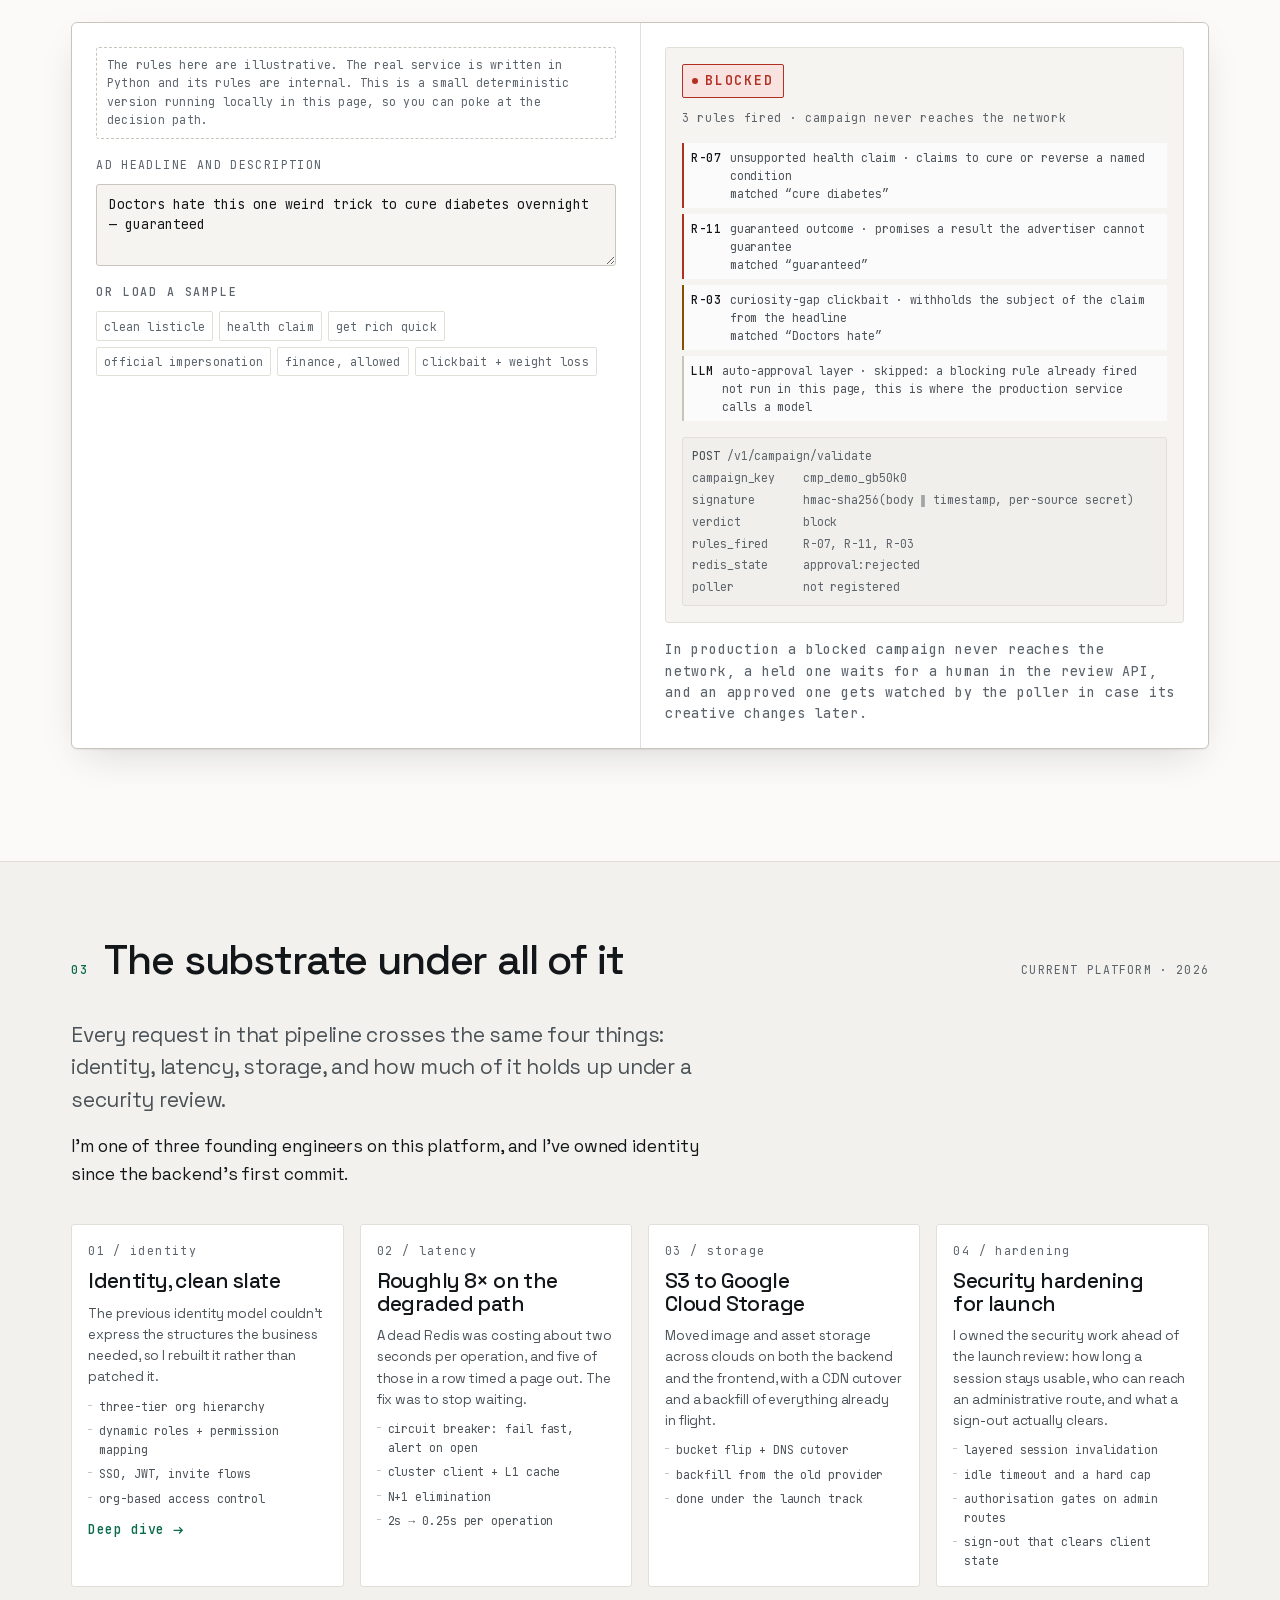
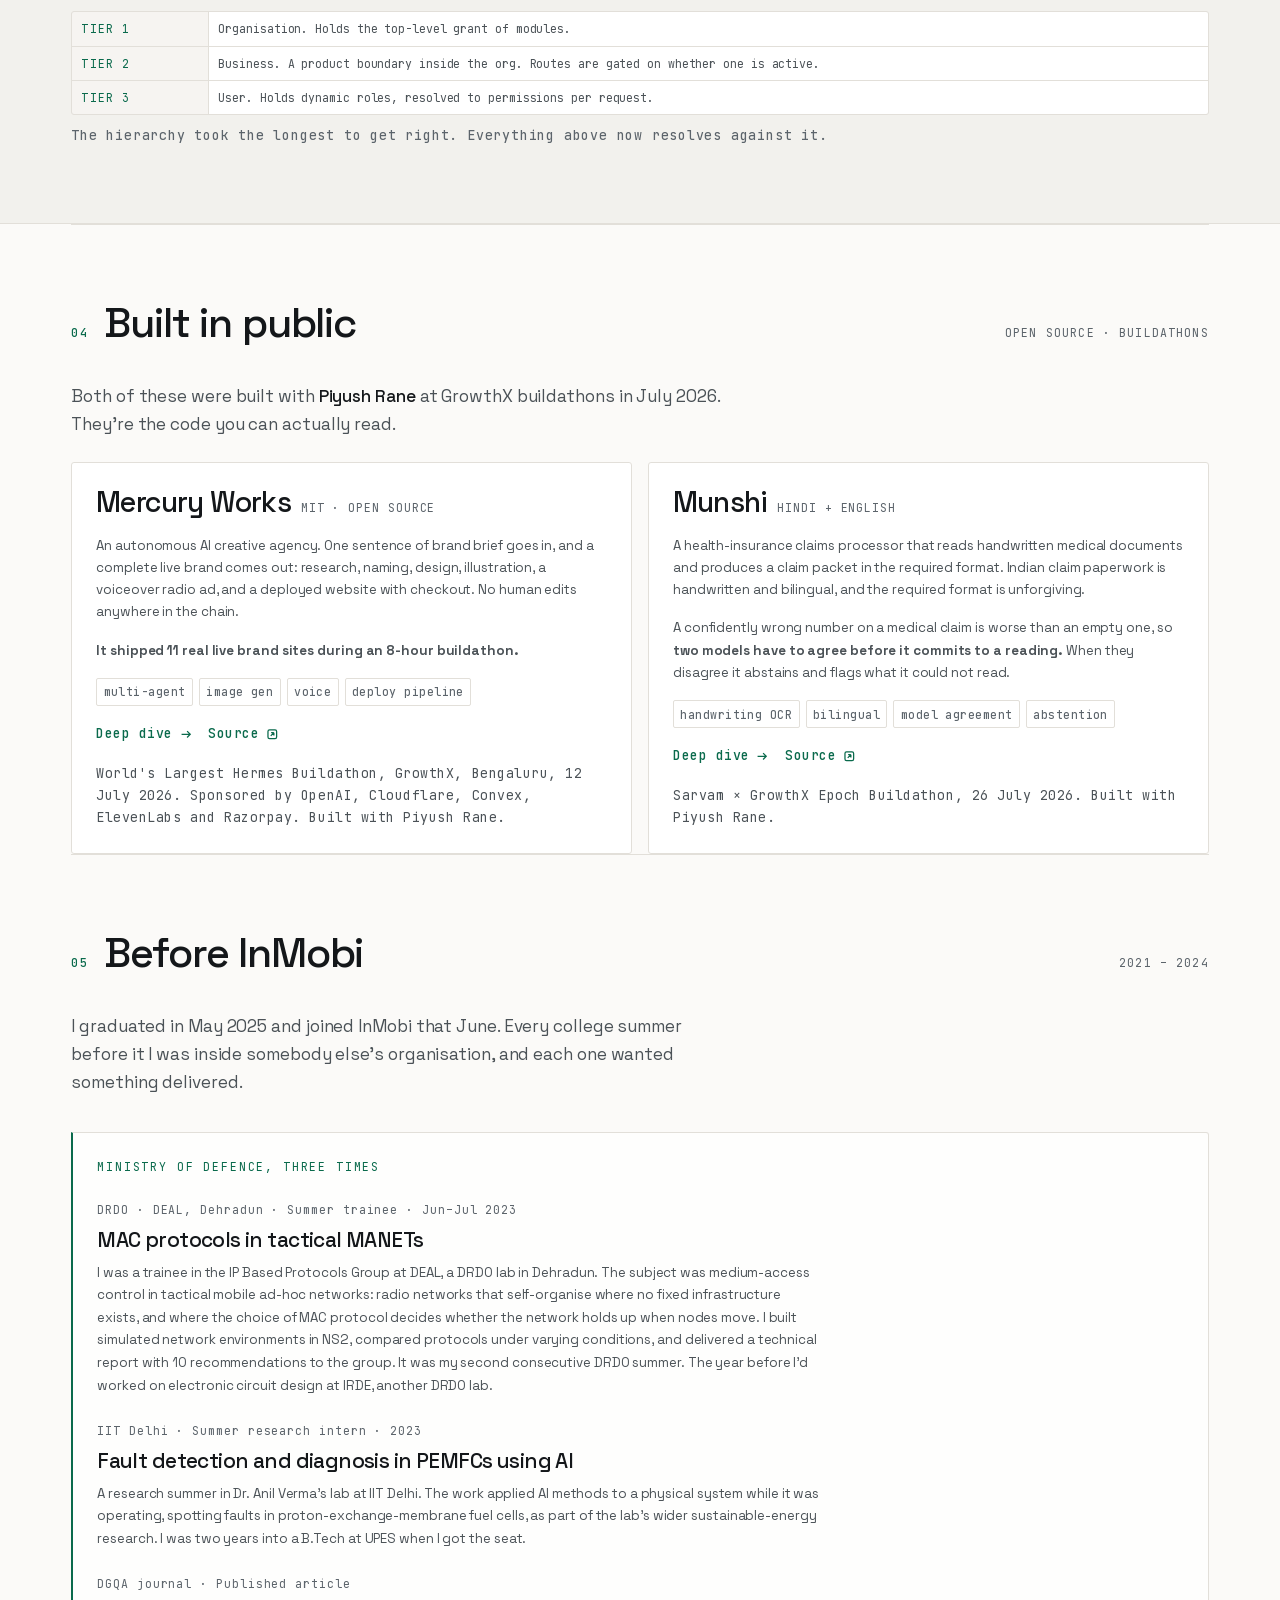
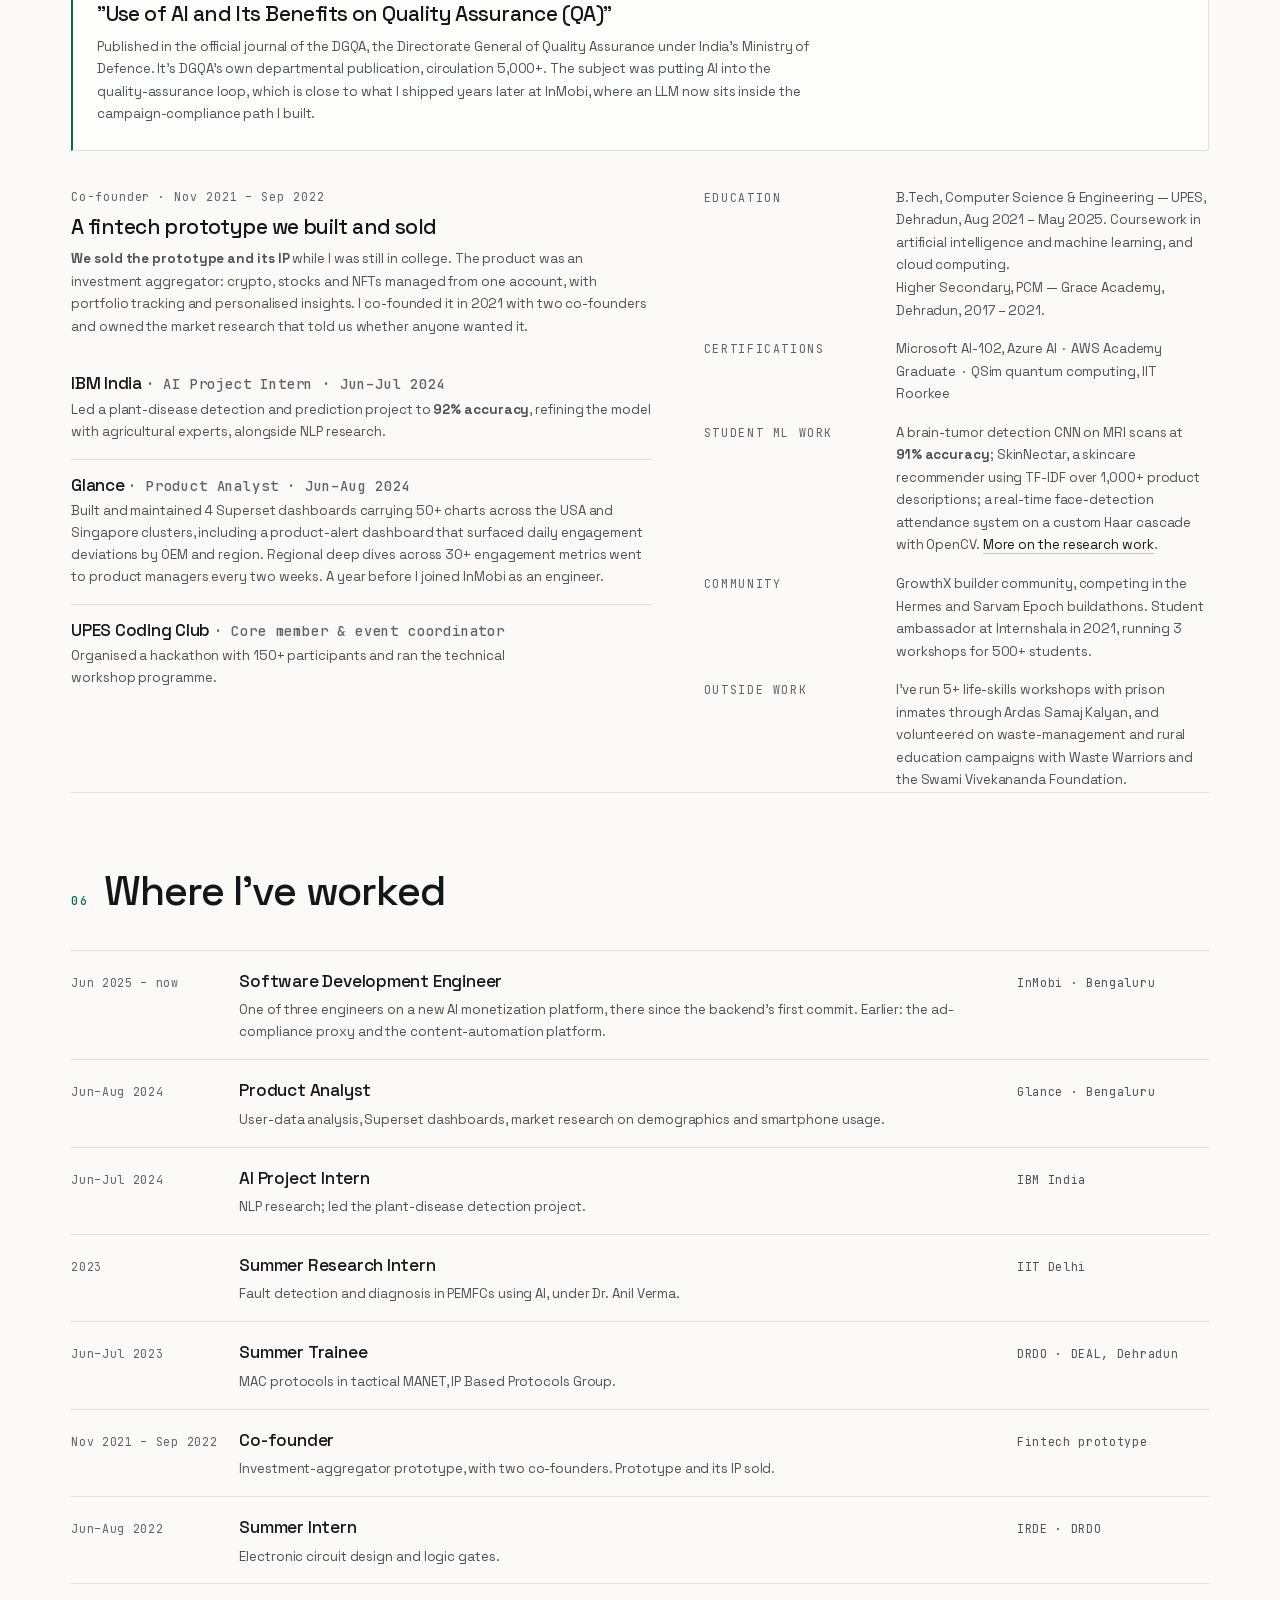
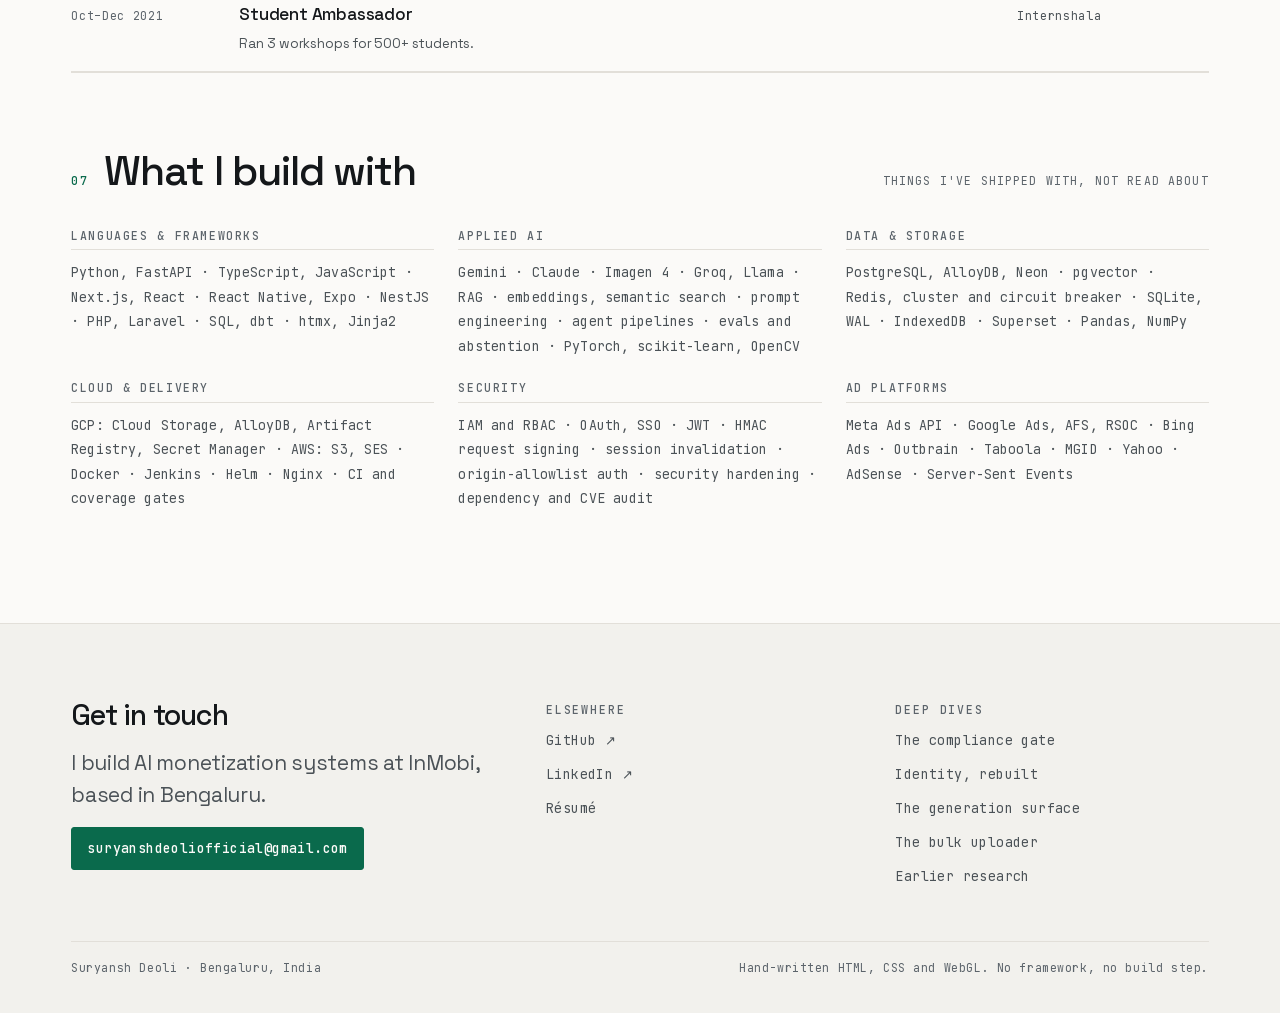
==== commit b2eb075a: "Copy edits to the README and the footer heading" ====
--- a/index.html
+++ b/index.html
@@ -968,9 +968,9 @@
   <div class="wrap">
     <div class="ftr__grid">
       <div class="stack" style="--flow:var(--s-3)">
-        <h2>Worth a conversation?</h2>
+        <h2>Get in touch</h2>
         <p class="lede" style="max-width:34ch">
-          I build AI monetization systems at InMobi. Bengaluru, and open to a conversation.
+          I build AI monetization systems at InMobi, based in Bengaluru.
         </p>
         <a class="btn btn--primary" href="mailto:suryanshdeoliofficial@gmail.com">suryanshdeoliofficial@gmail.com</a>
       </div>
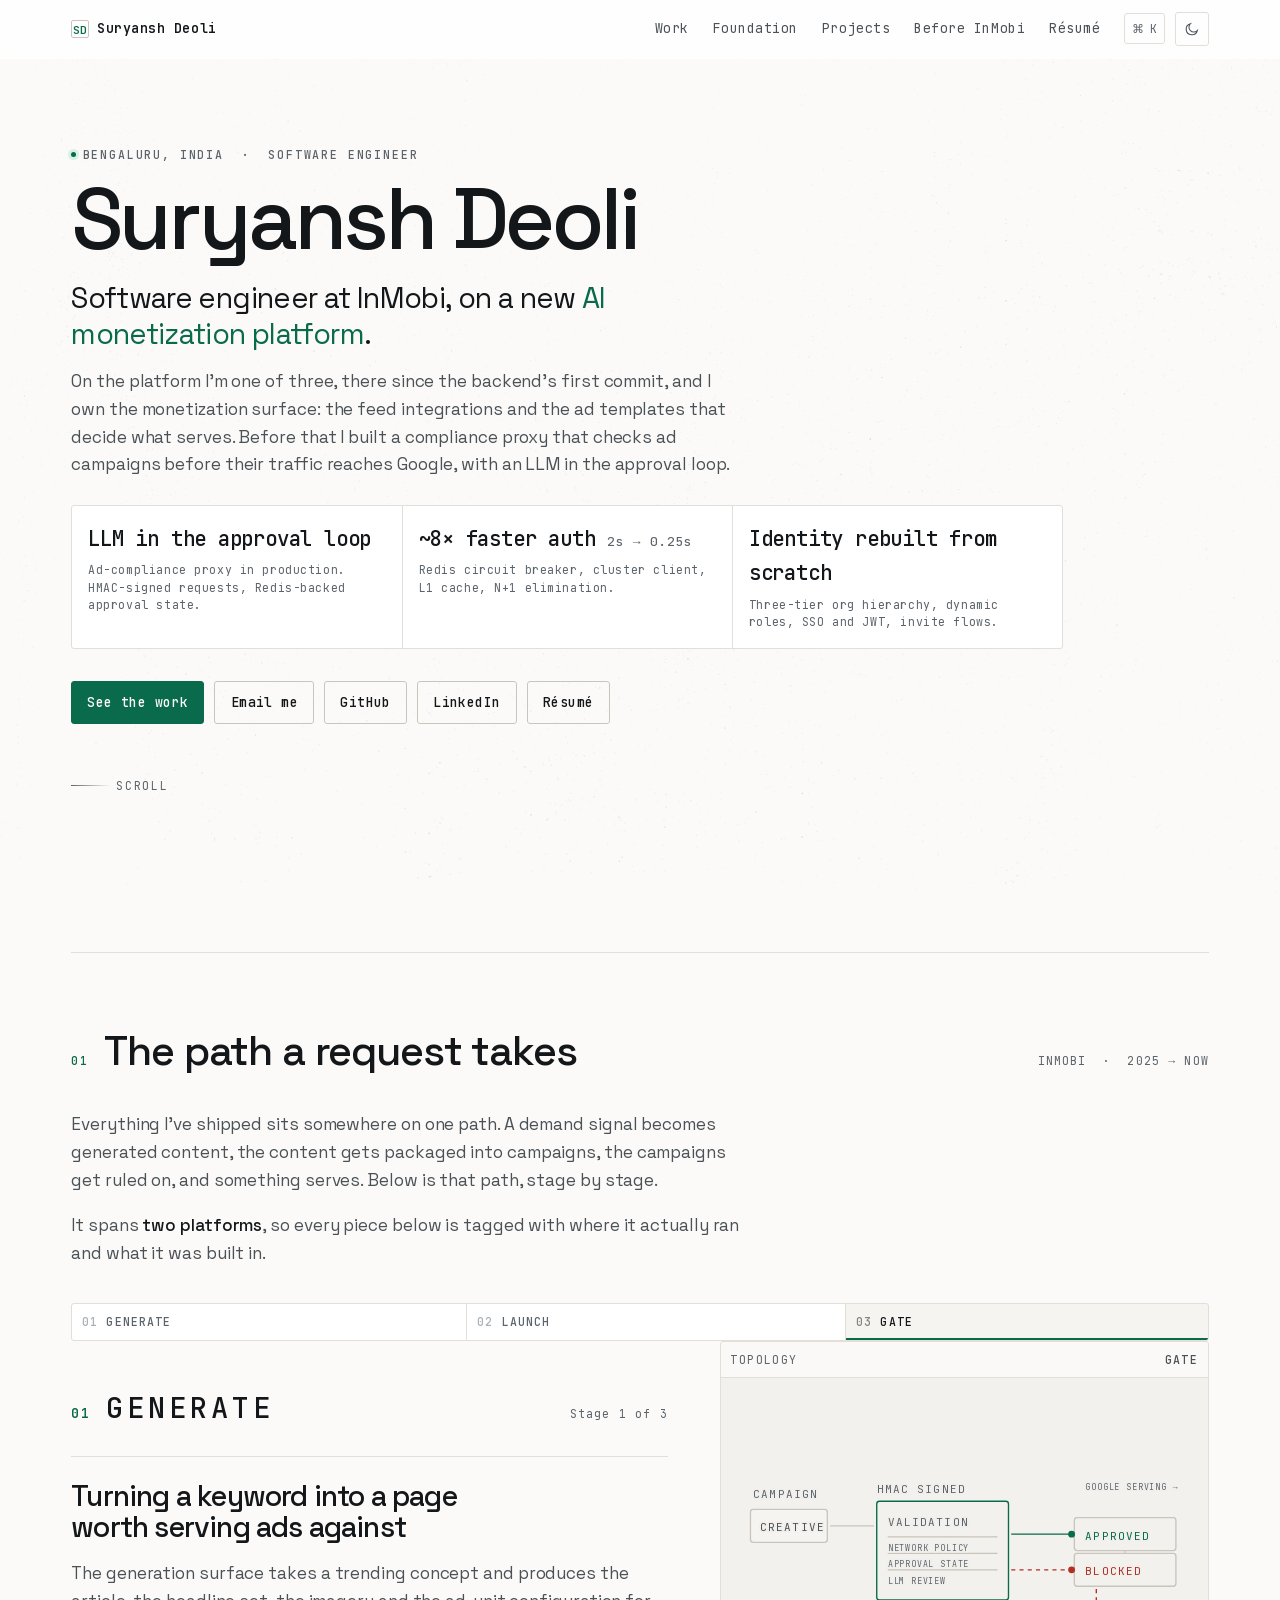
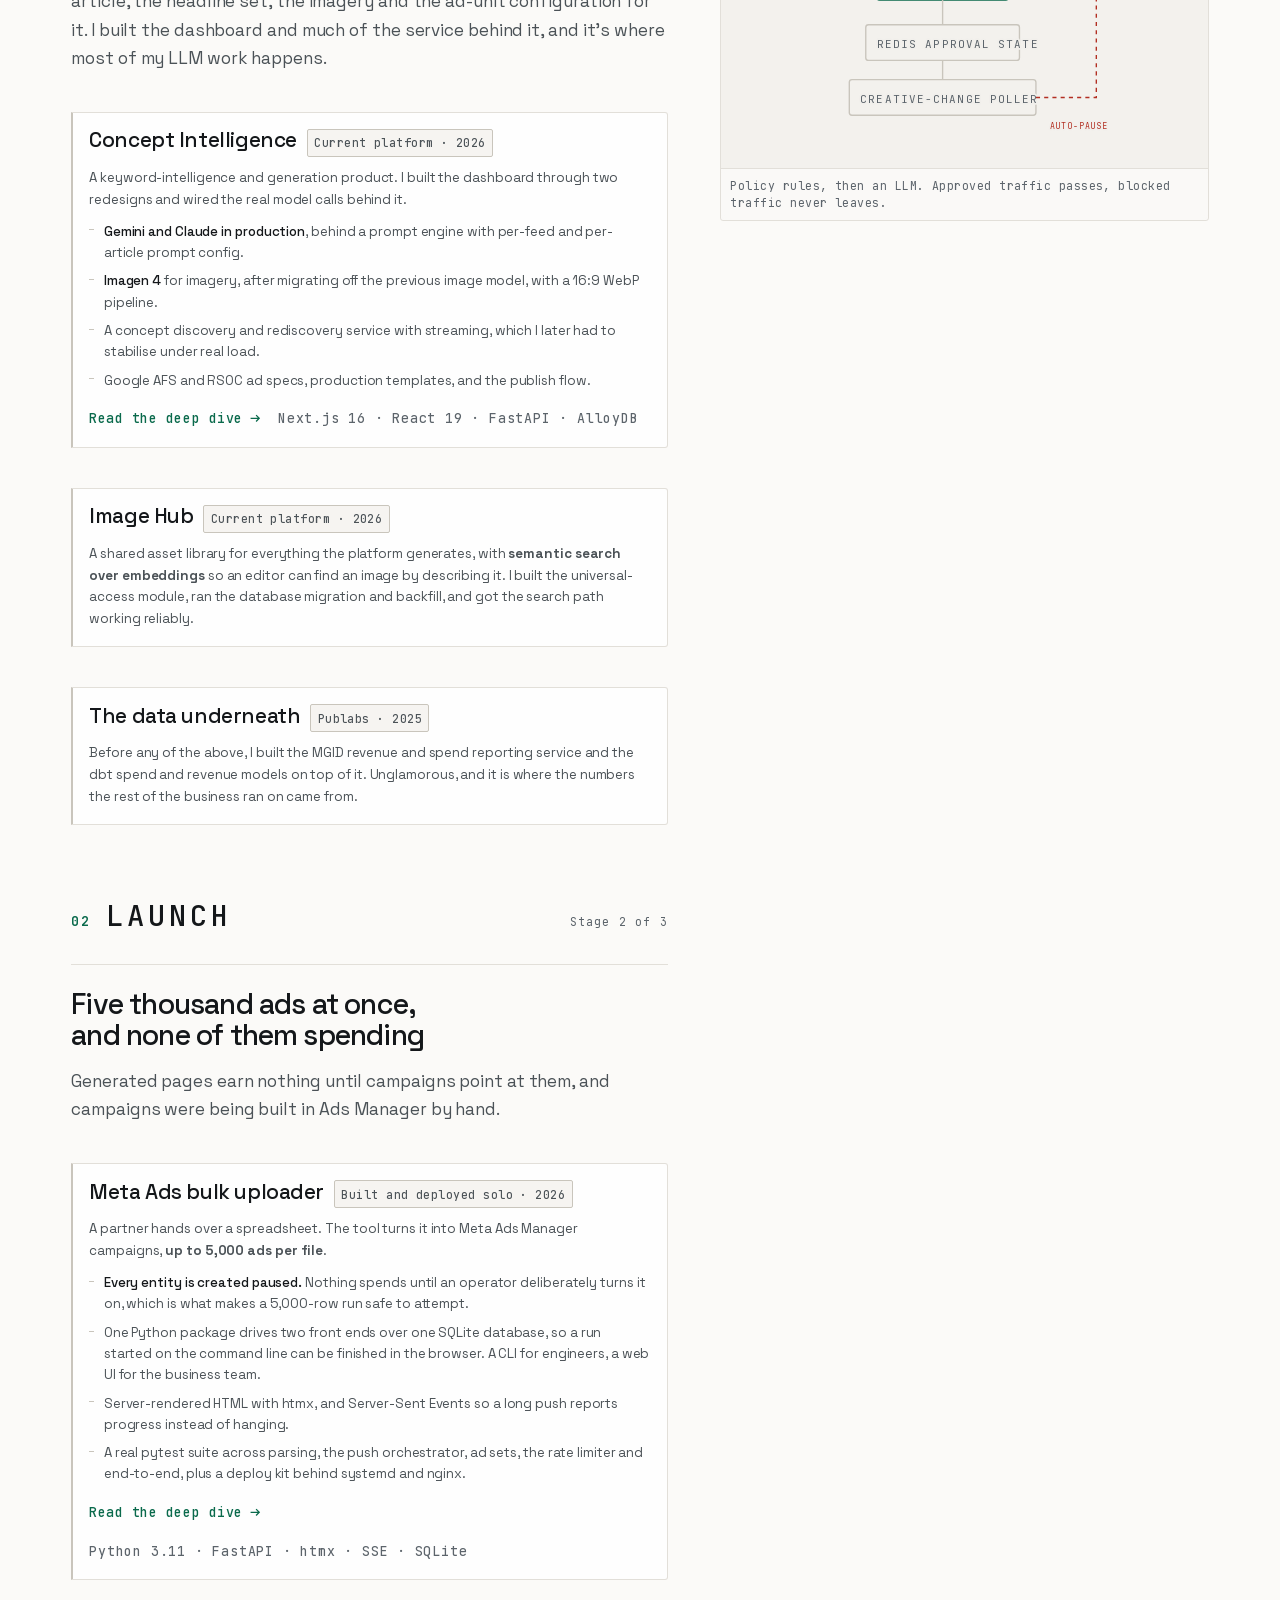
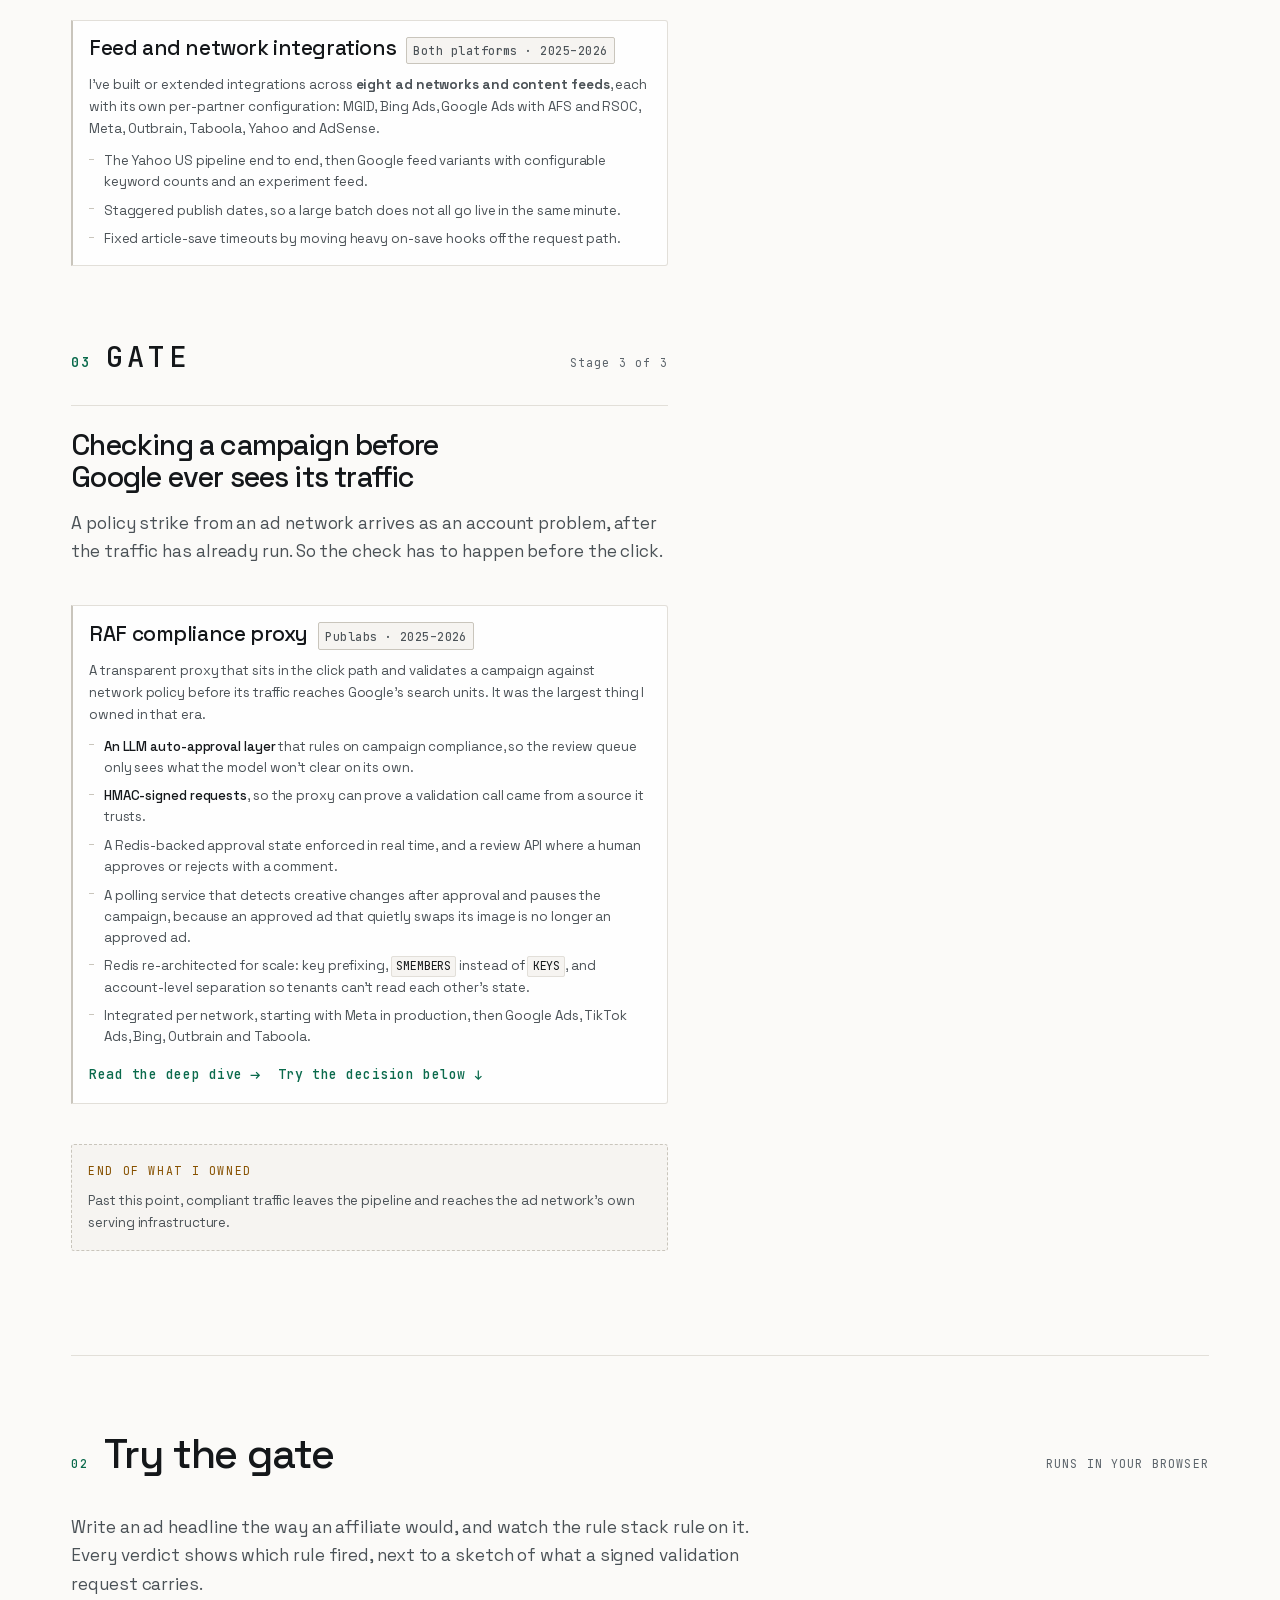
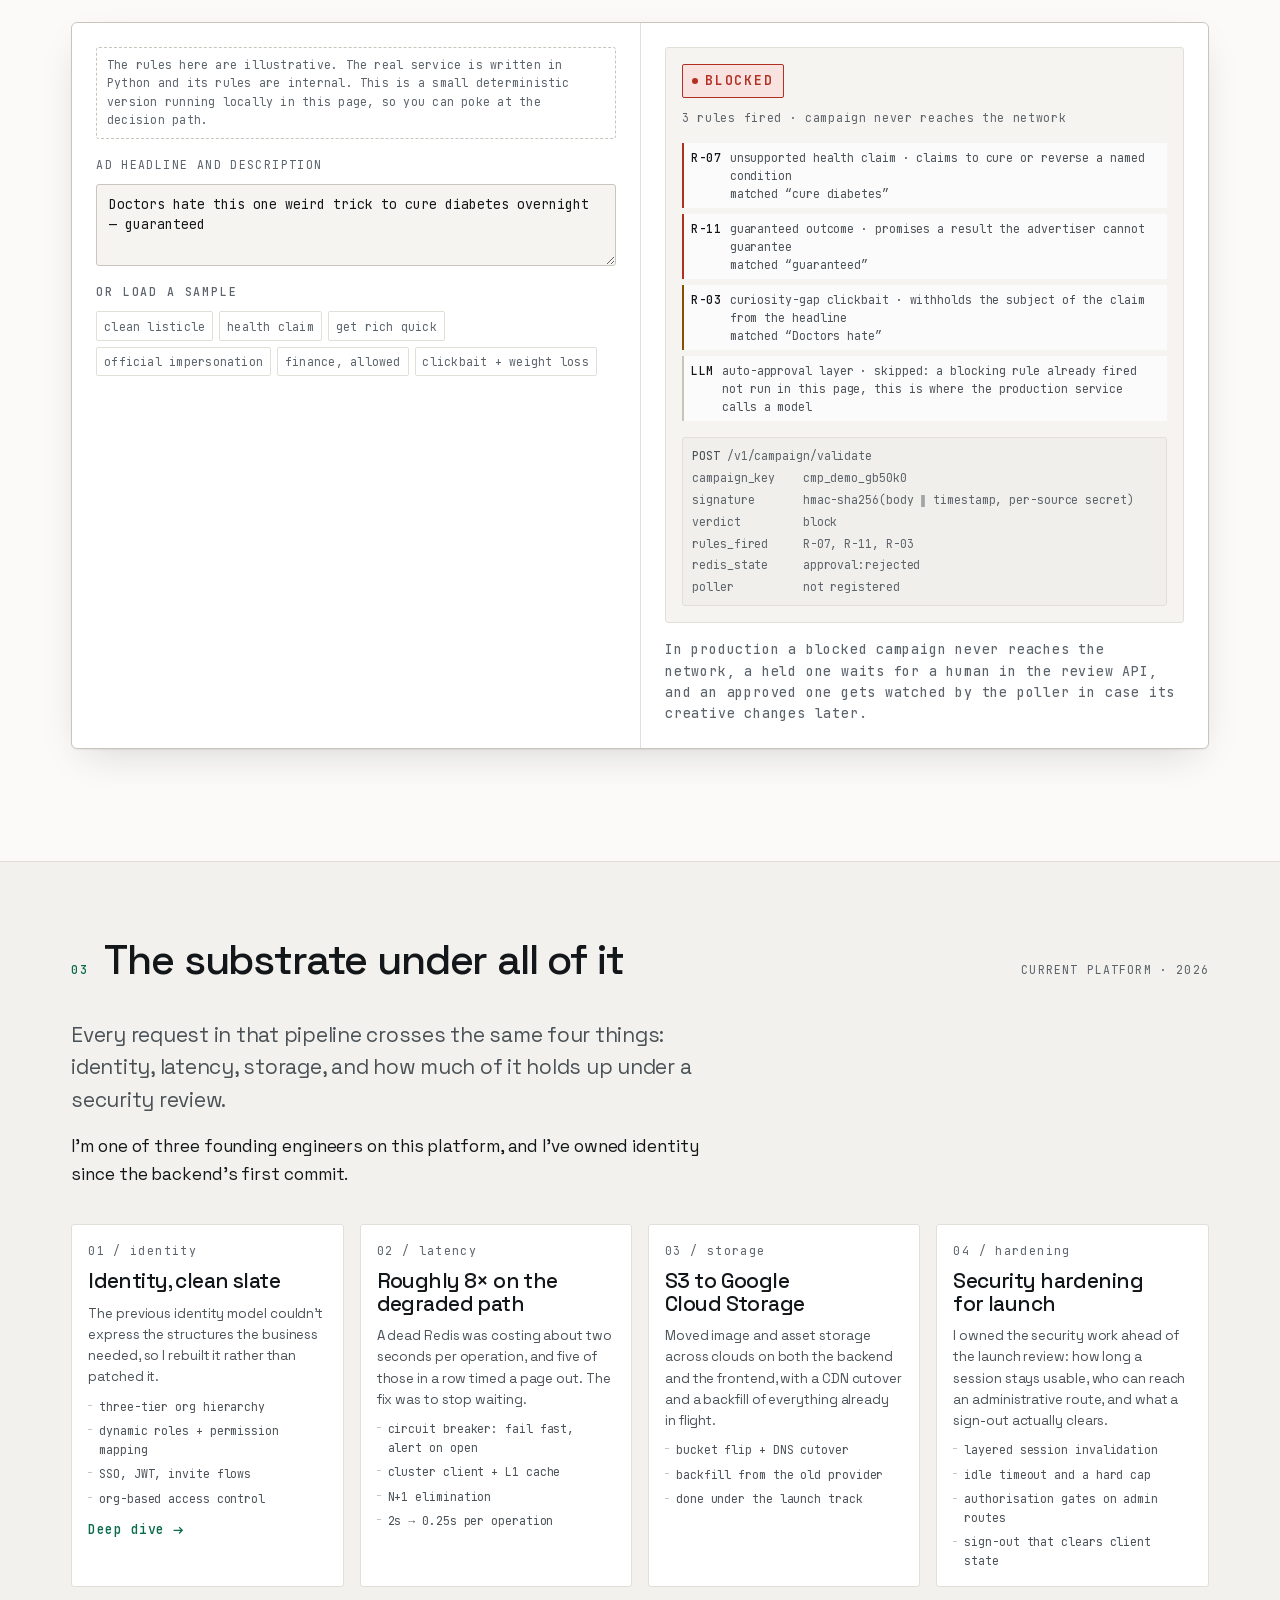
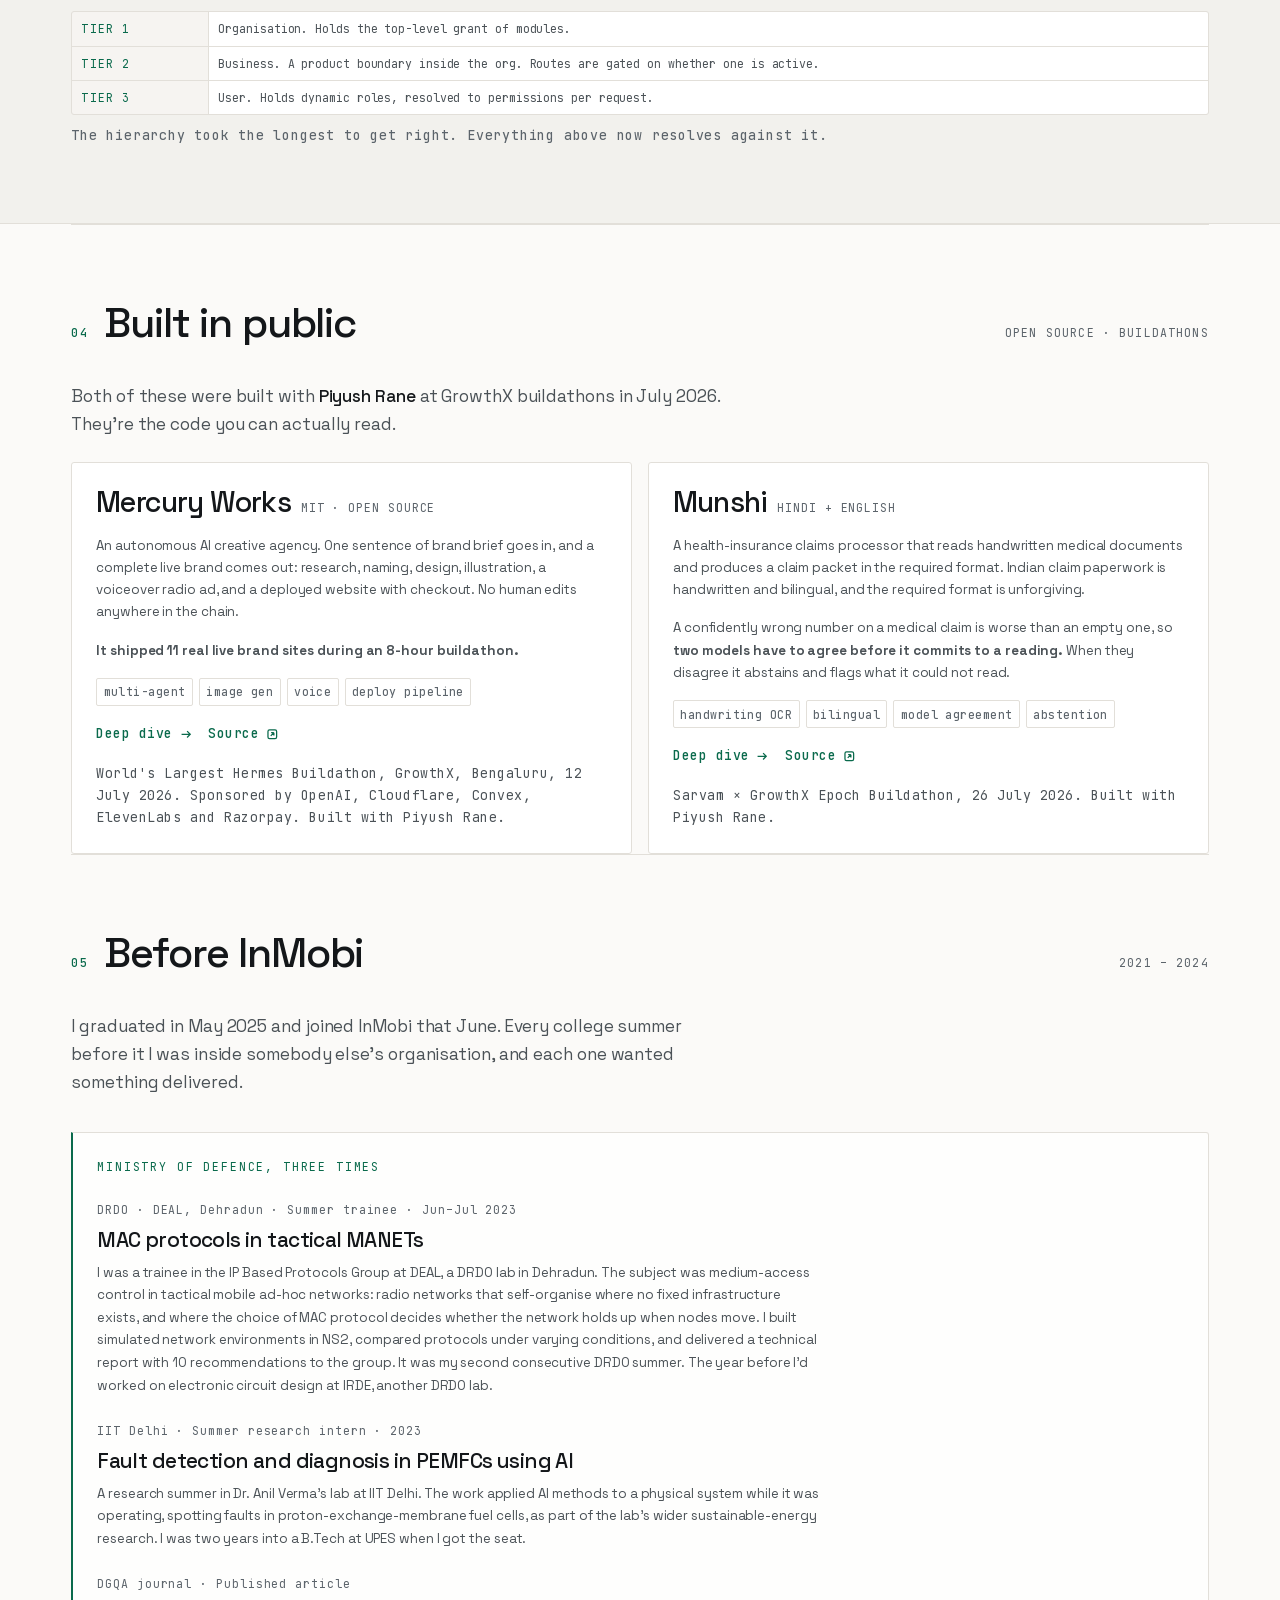
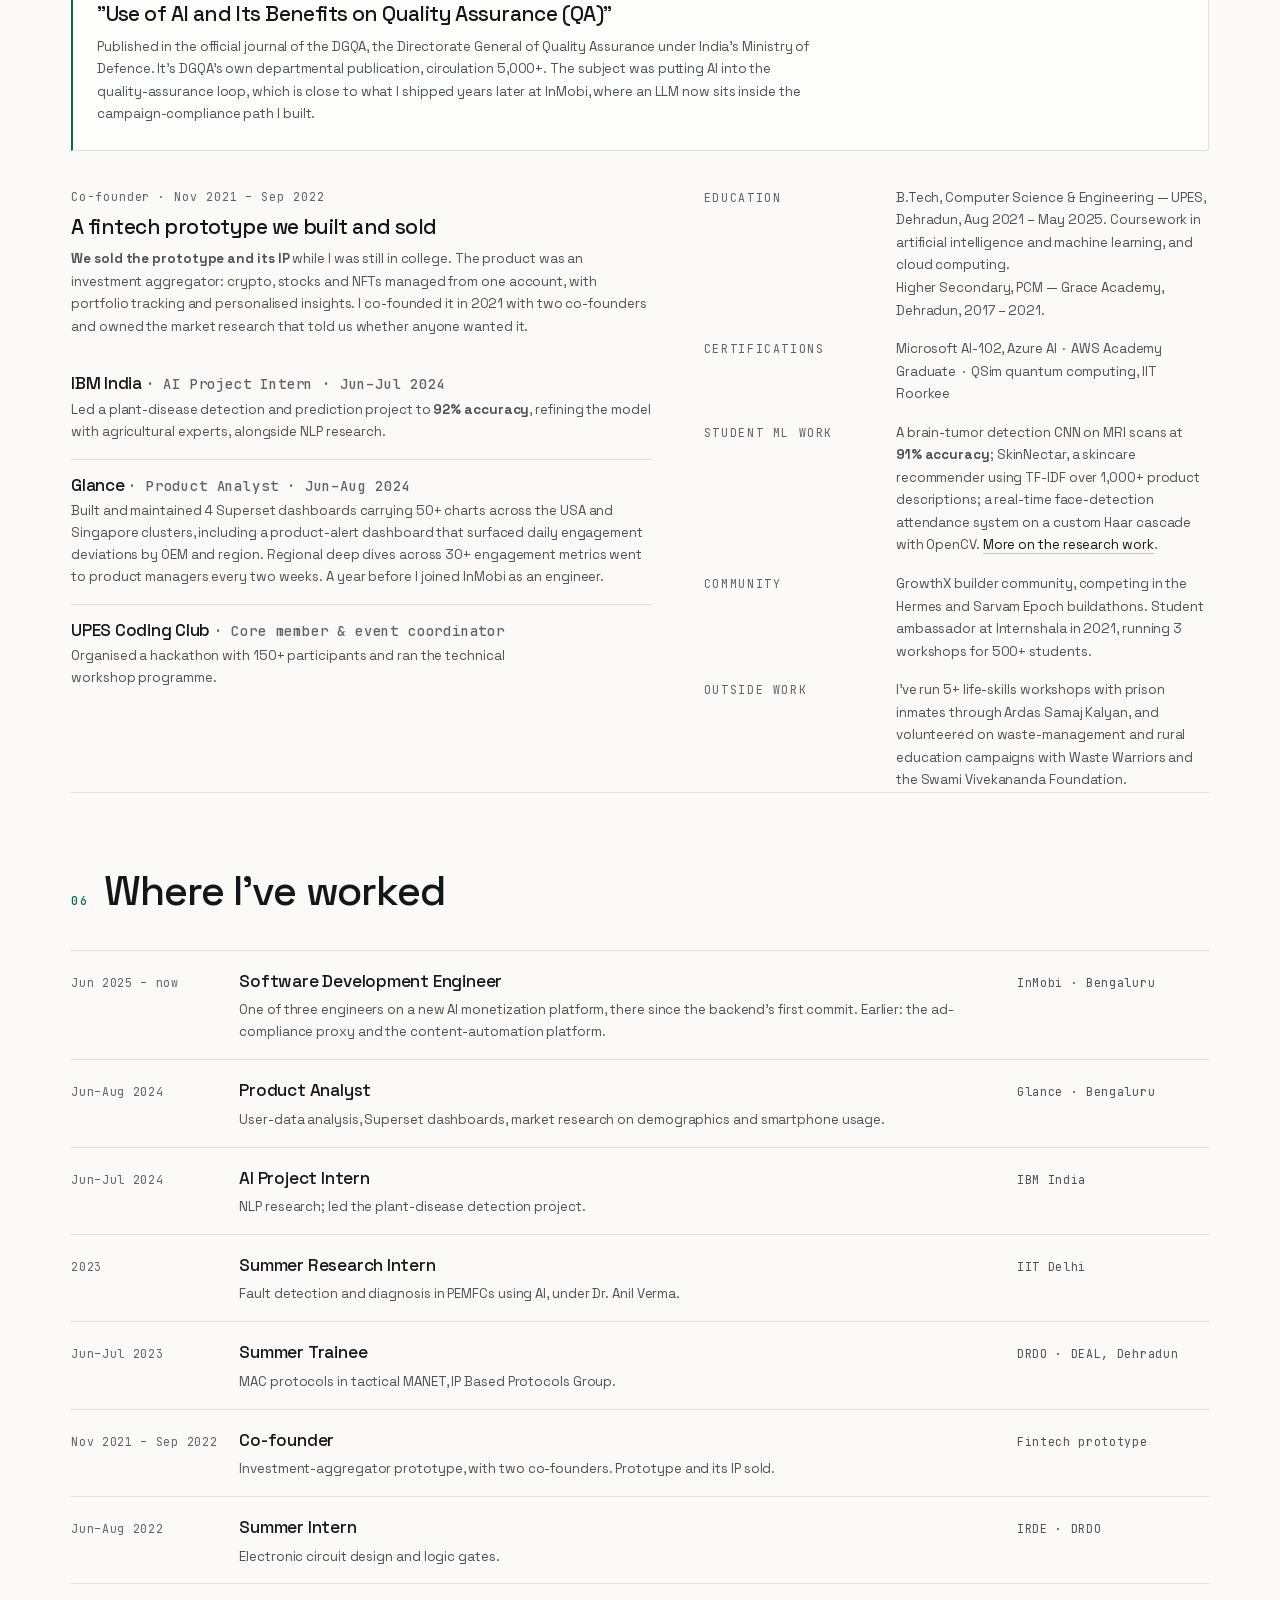
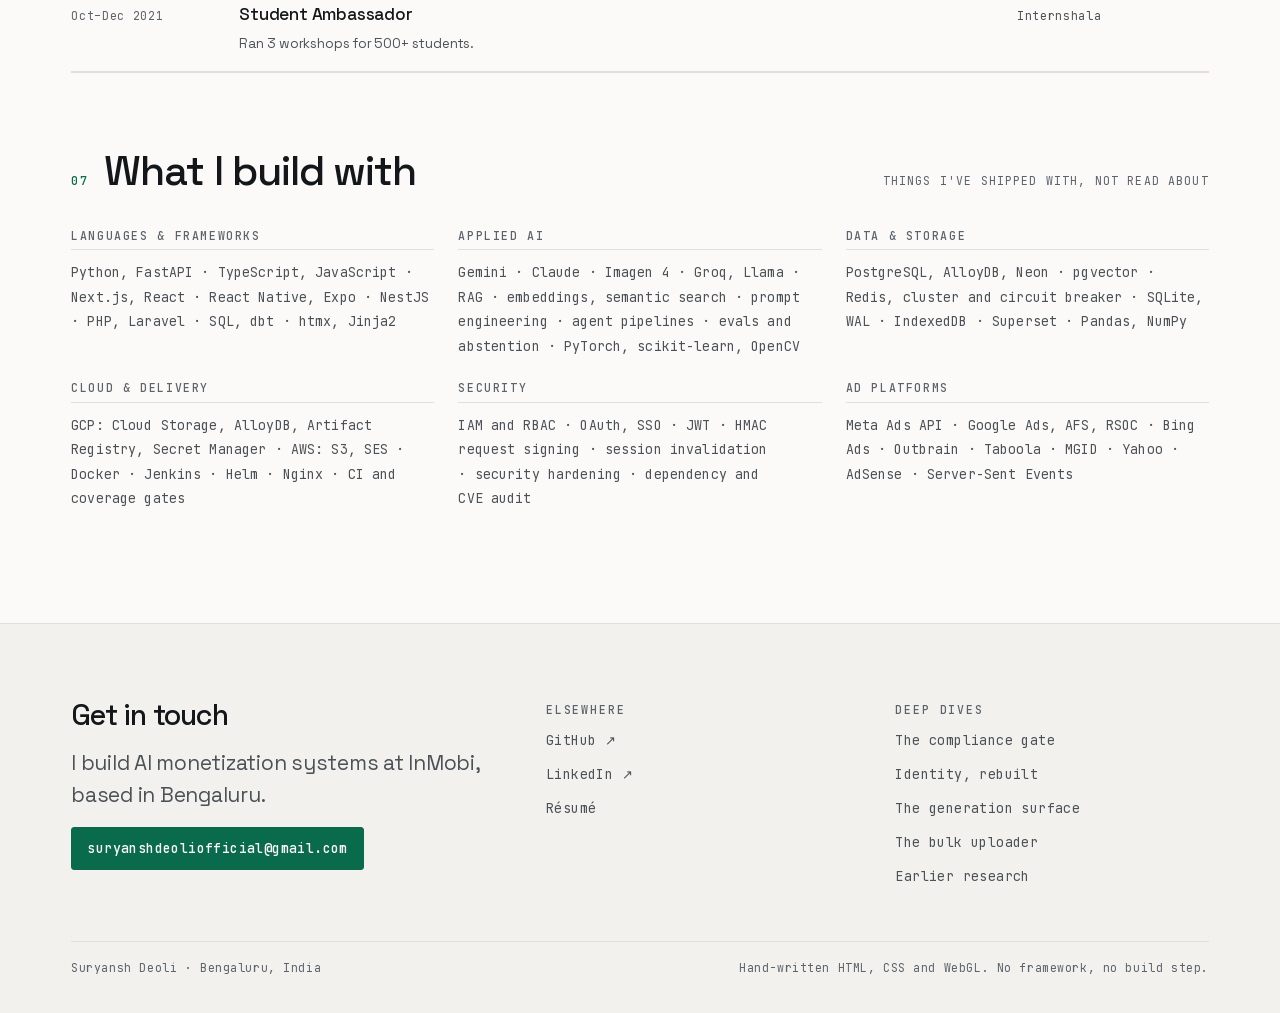
==== commit 1d2783c8: "Remove a dangling rail link and an unused skills entry" ====
--- a/index.html
+++ b/index.html
@@ -164,7 +164,6 @@
         <a class="rail__seg" href="#stage-generate" data-rail="0"><b><i>01</i> Generate</b></a>
         <a class="rail__seg" href="#stage-launch"   data-rail="1"><b><i>02</i> Launch</b></a>
         <a class="rail__seg" href="#stage-gate"     data-rail="2"><b><i>03</i> Gate</b></a>
-        <a class="rail__seg" href="#stage-serve"    data-rail="3"><b><i>04</i> Serve</b></a>
       </nav>
 
       <div class="pipe__grid">
@@ -952,7 +951,7 @@
         </div>
         <div class="stack-col">
           <h3>Security</h3>
-          <p>IAM and RBAC · OAuth, SSO · JWT · HMAC request signing · session invalidation · origin-allowlist auth · security hardening · dependency and CVE audit</p>
+          <p>IAM and RBAC · OAuth, SSO · JWT · HMAC request signing · session invalidation · security hardening · dependency and CVE audit</p>
         </div>
         <div class="stack-col">
           <h3>Ad platforms</h3>
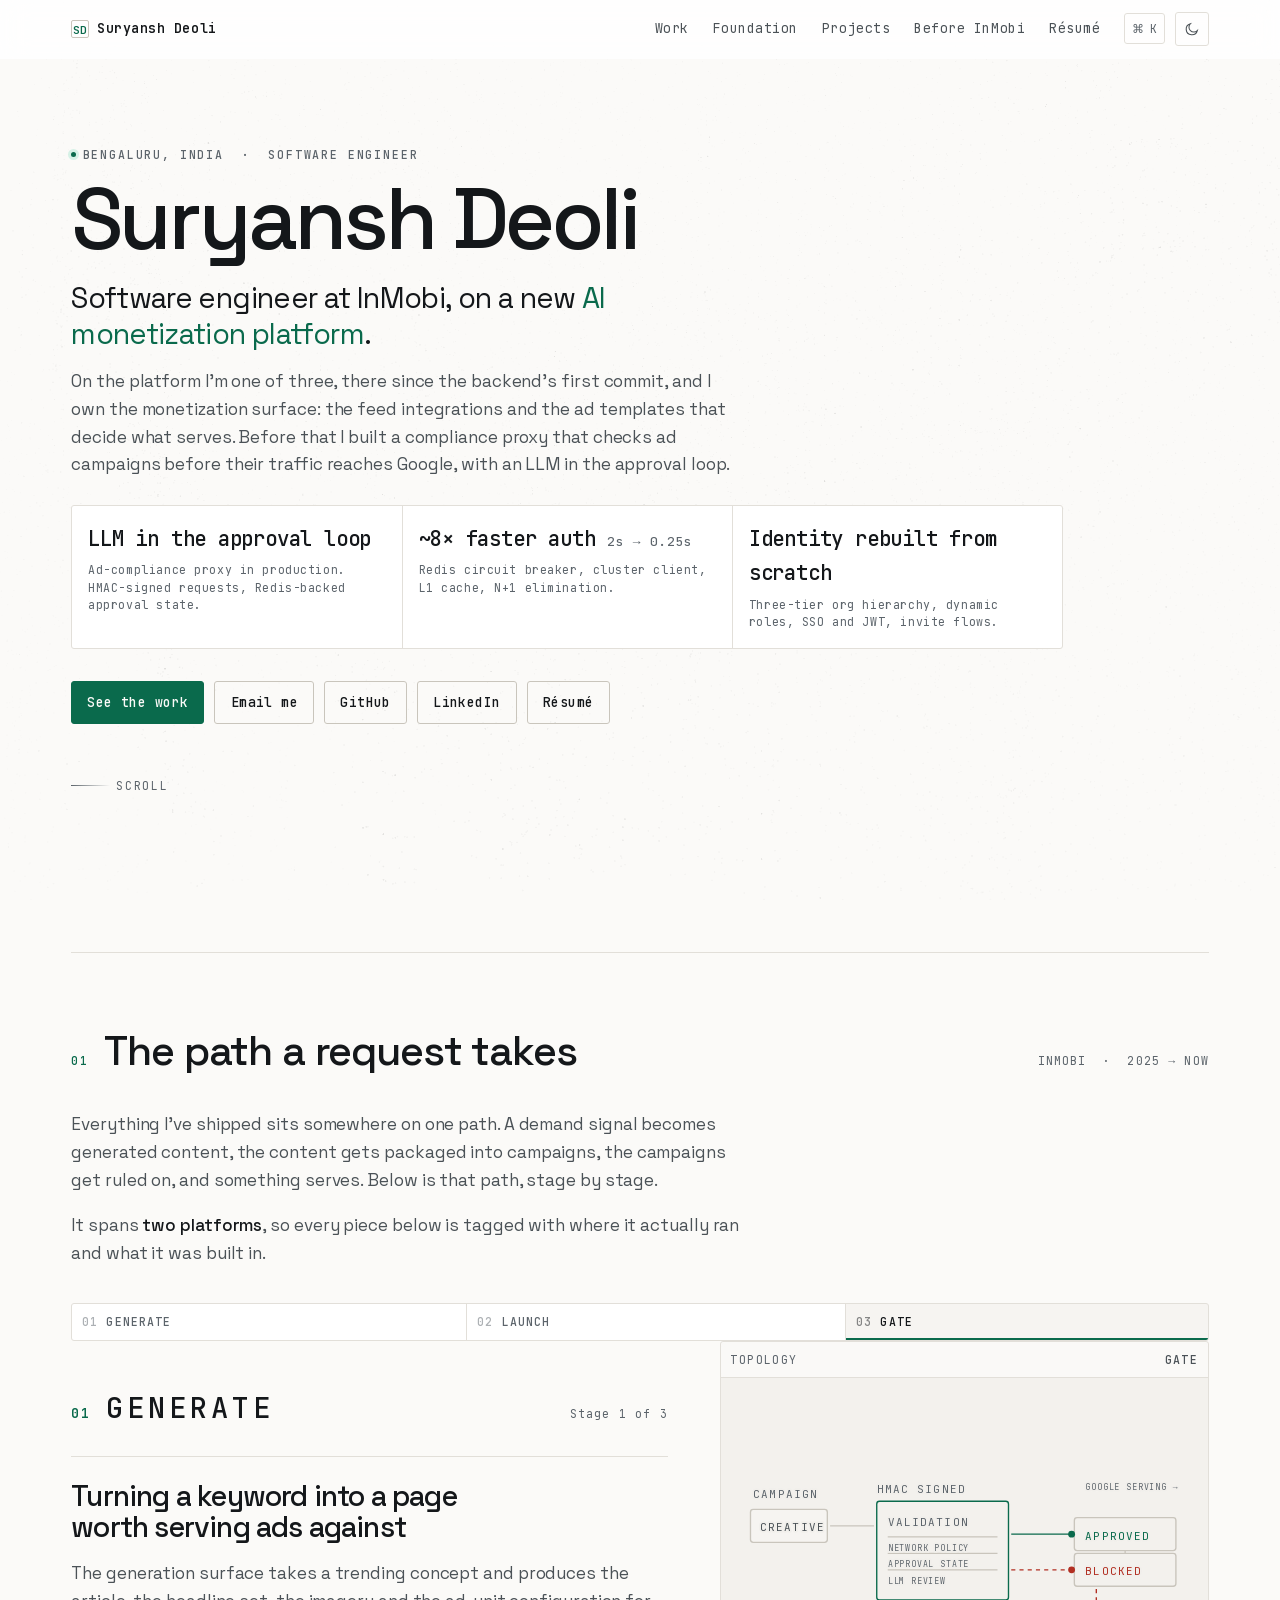
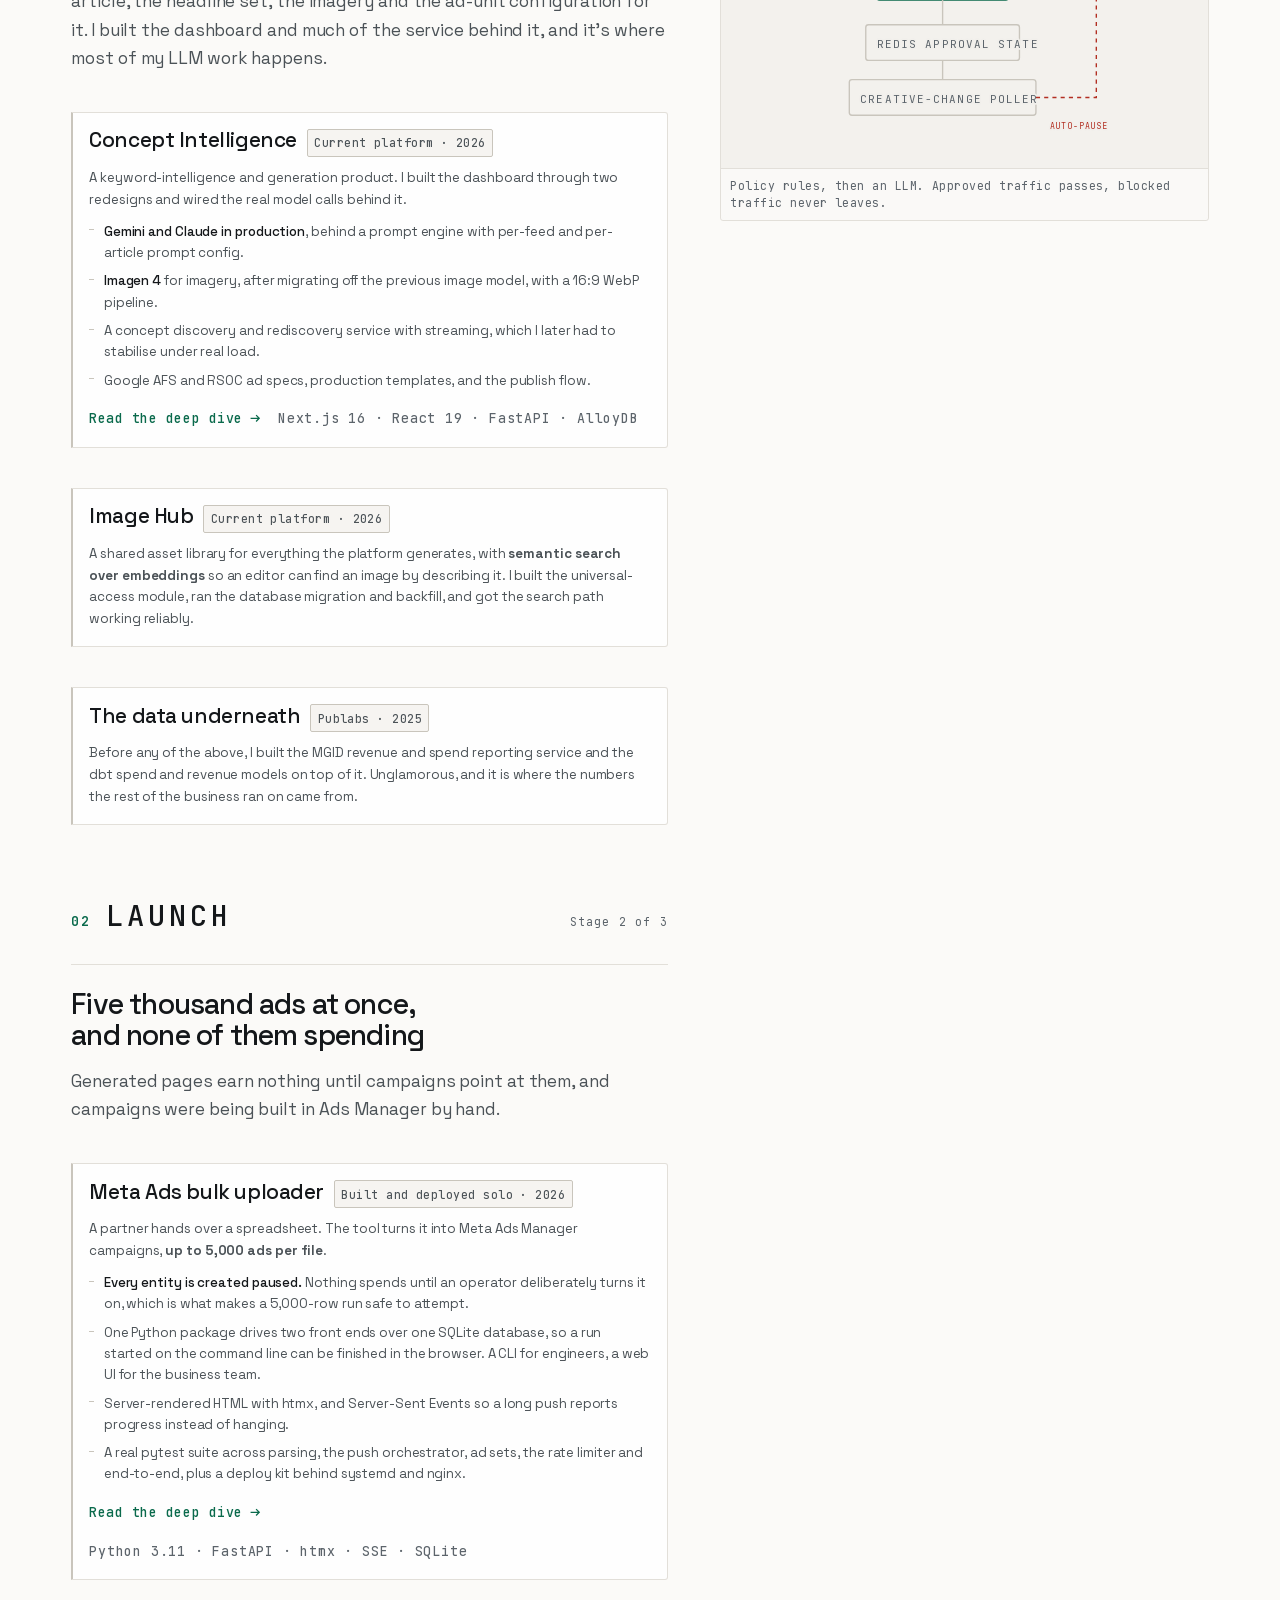
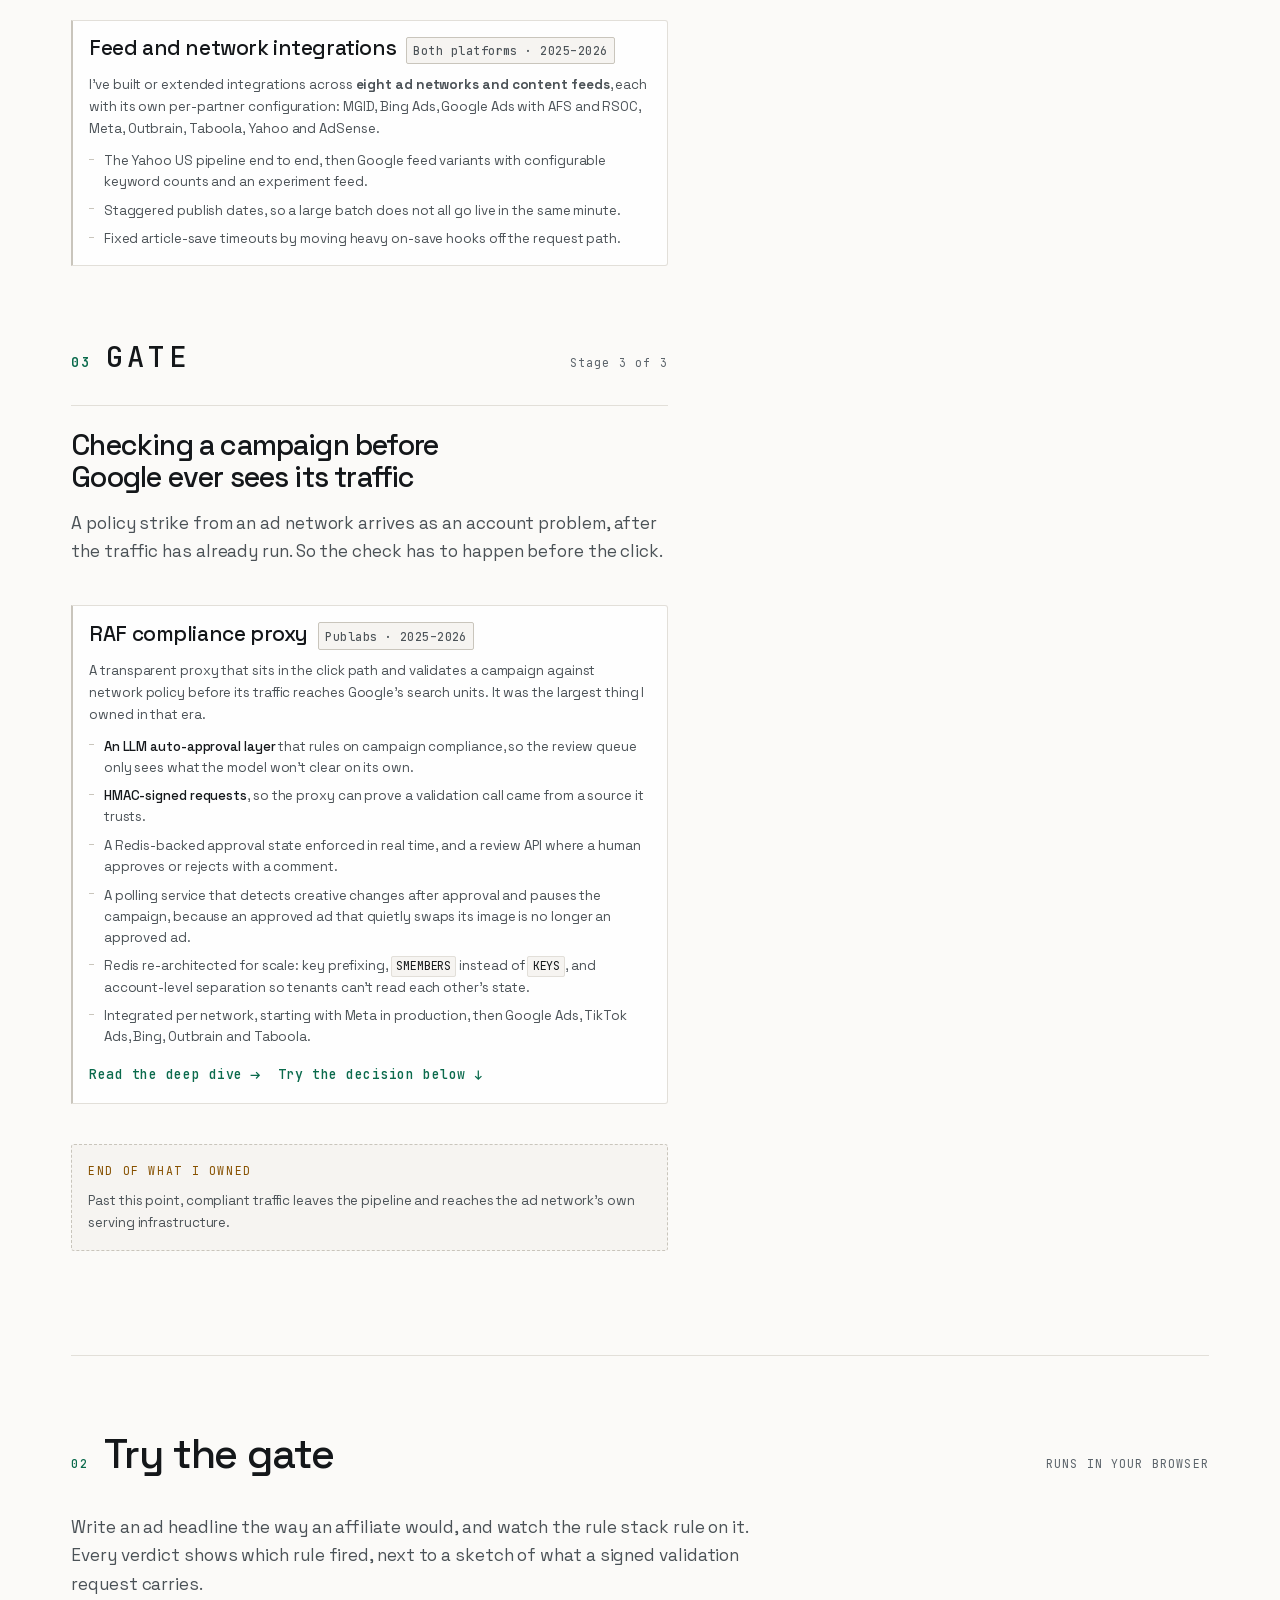
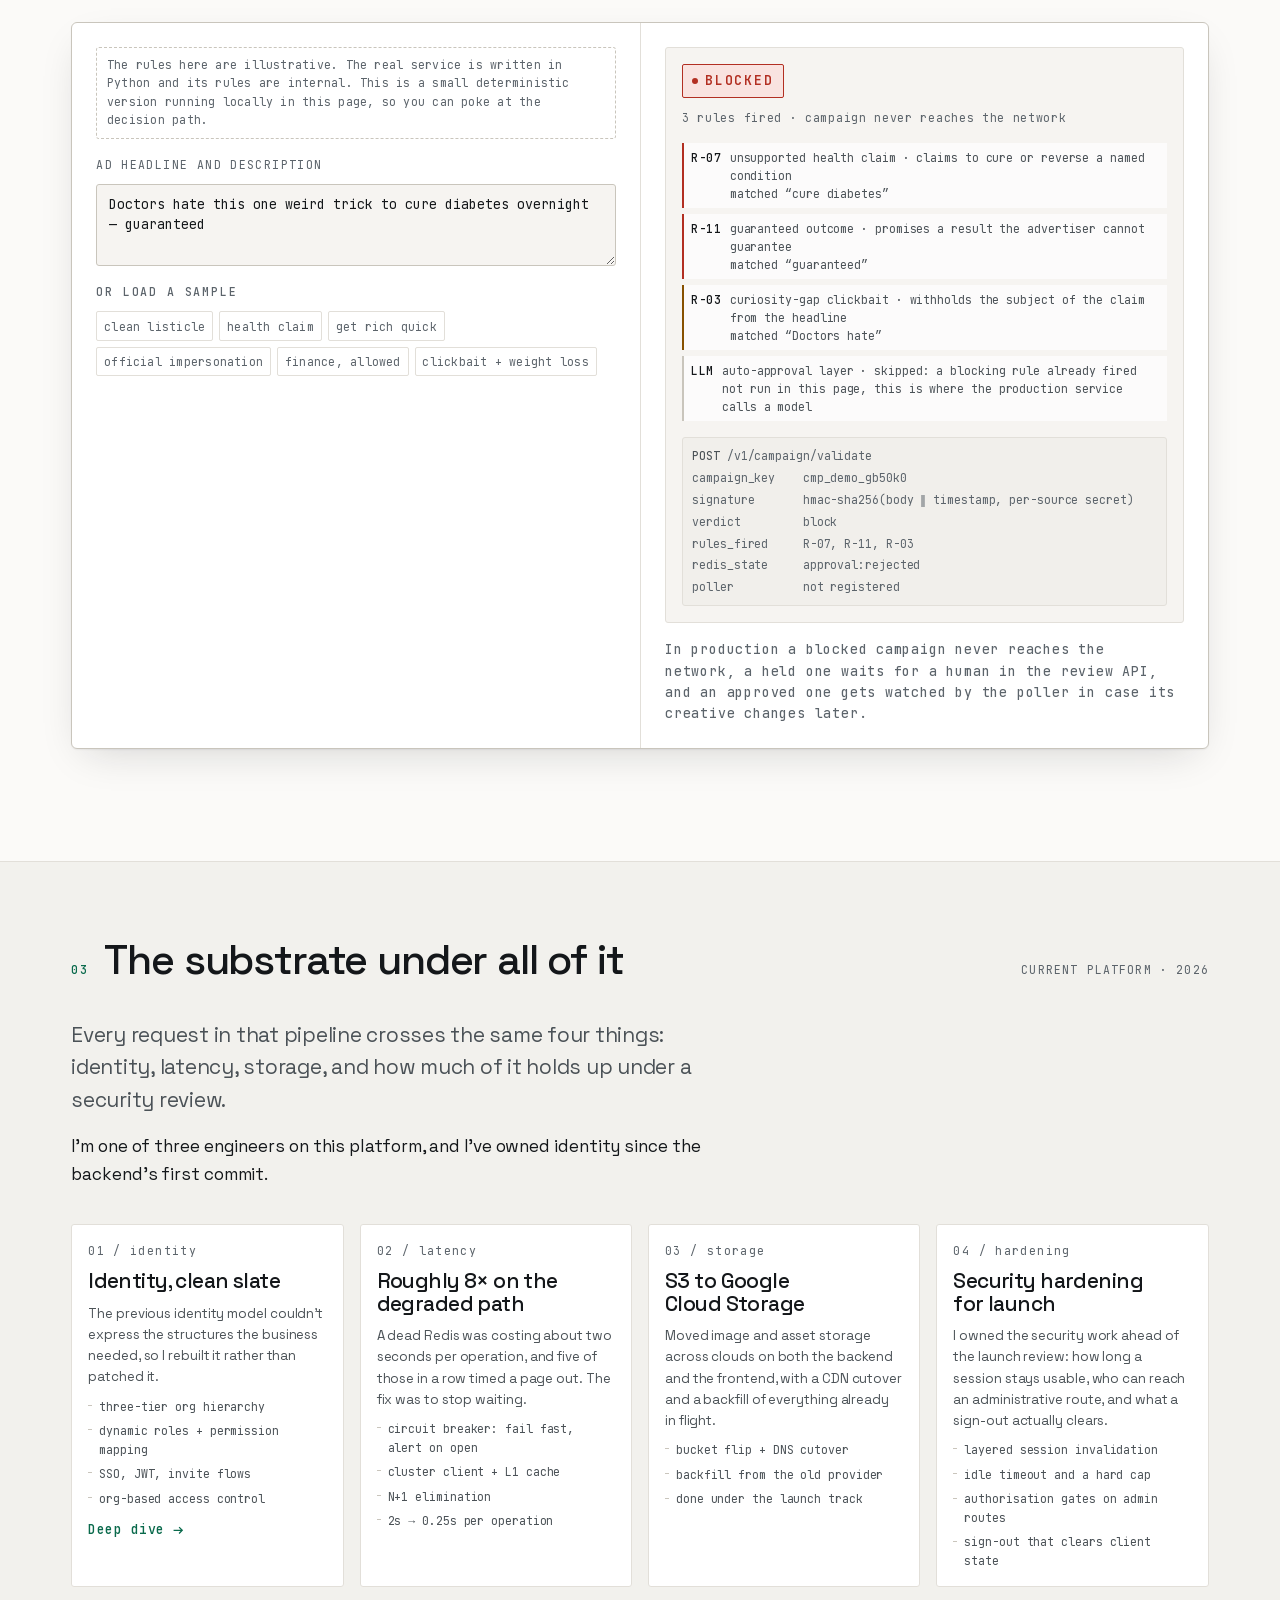
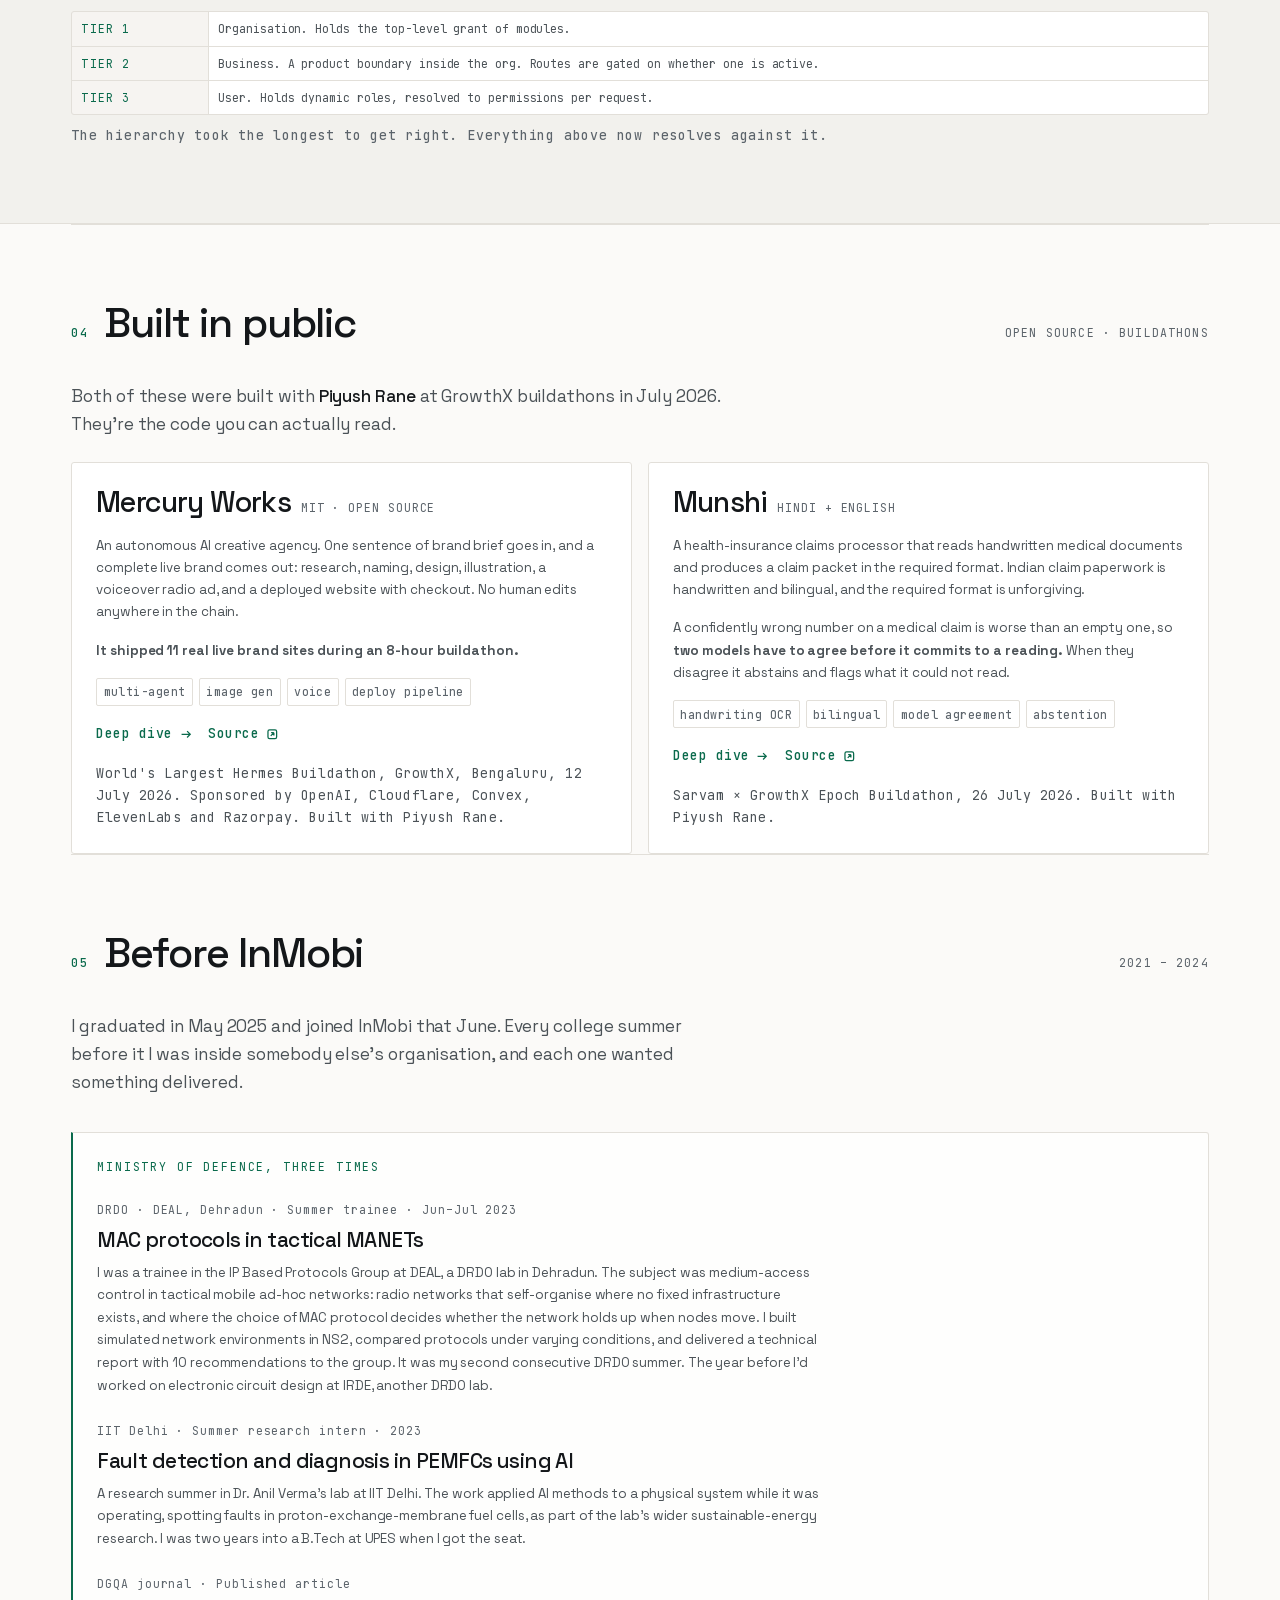
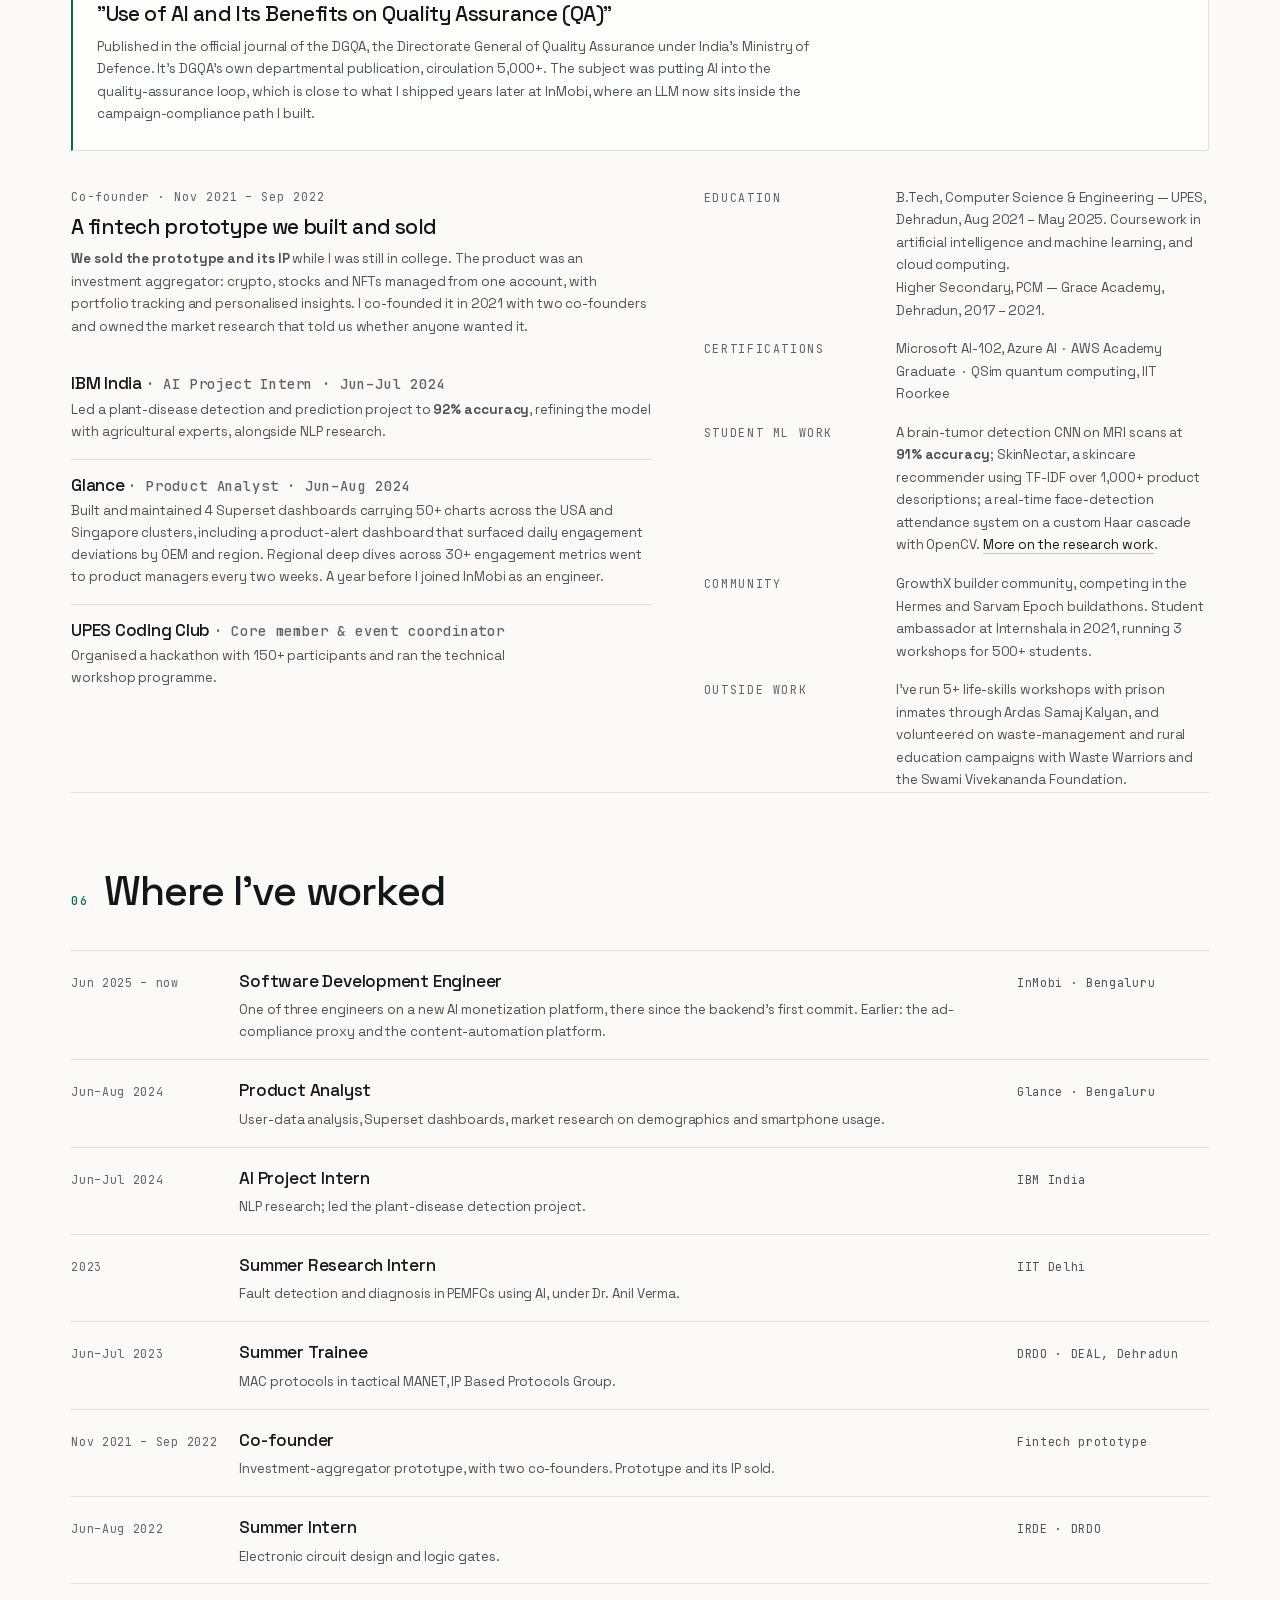
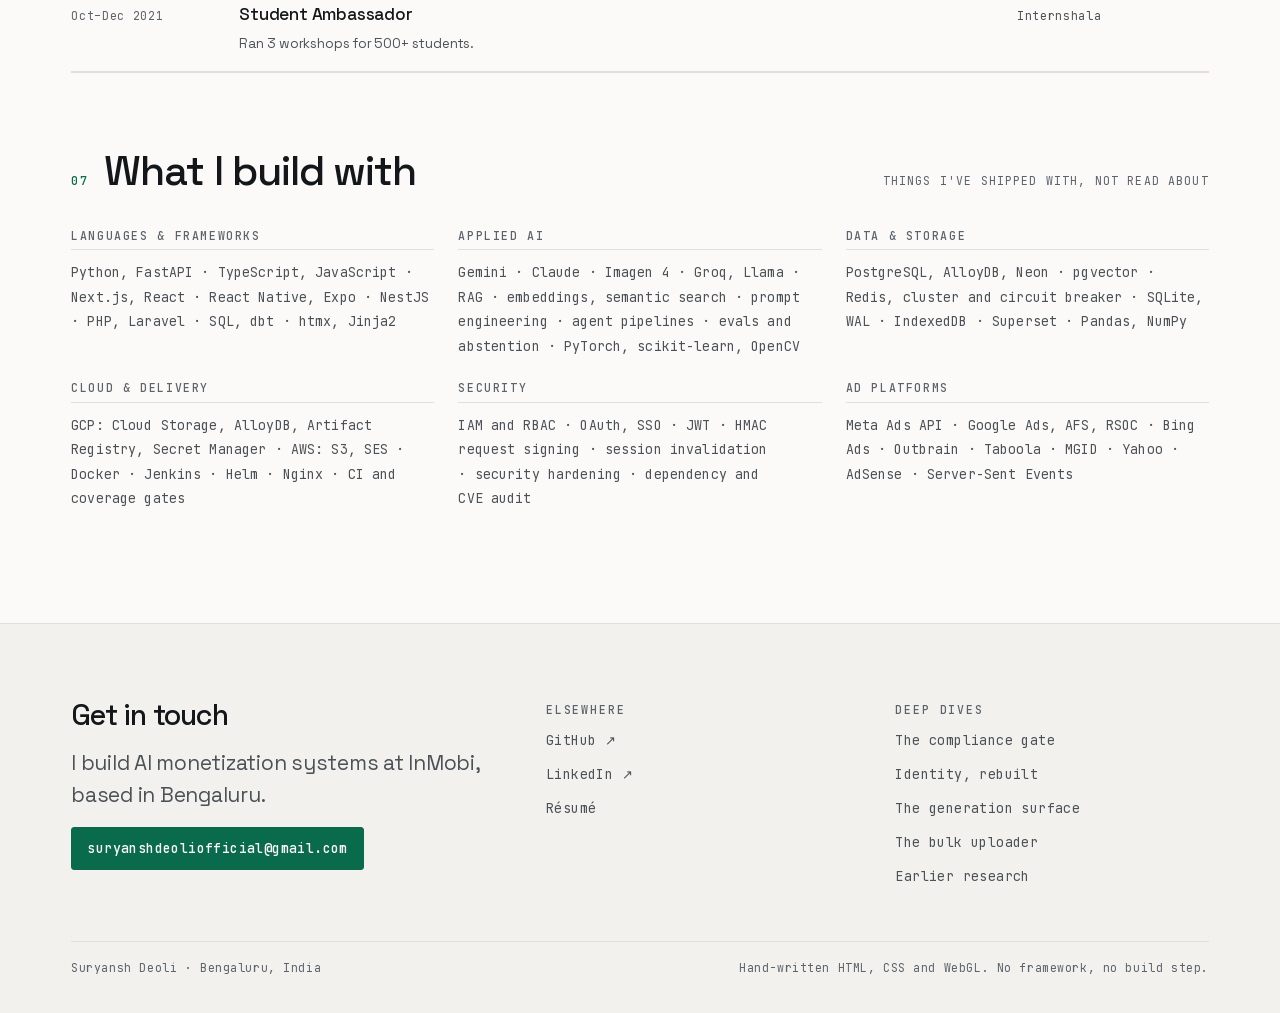
==== commit bdf69202: "Wording consistency in the foundation section and two source comments" ====
--- a/index.html
+++ b/index.html
@@ -555,7 +555,7 @@
           how much of it holds up under a security review.
         </p>
         <p>
-          I'm one of three founding engineers on this platform, and I've owned identity since the
+          I'm one of three engineers on this platform, and I've owned identity since the
           backend's first commit.
         </p>
       </div>
